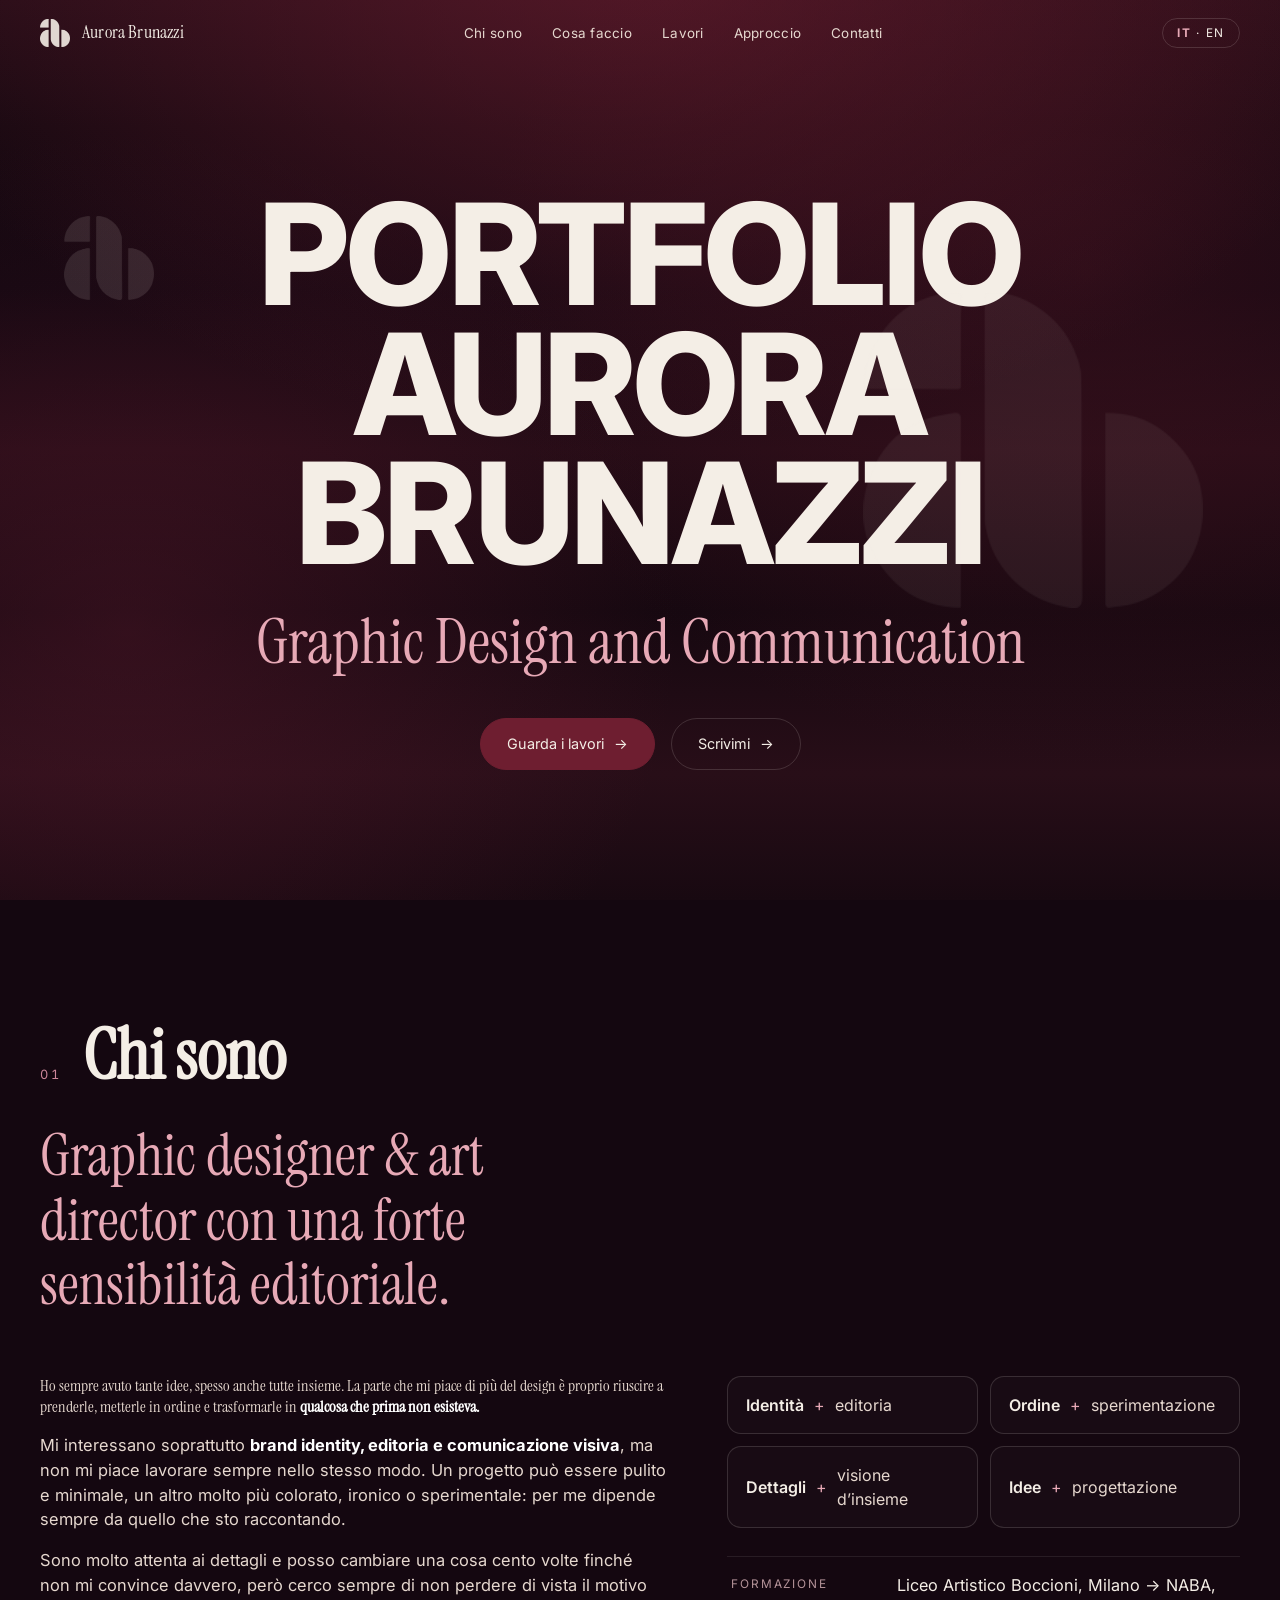
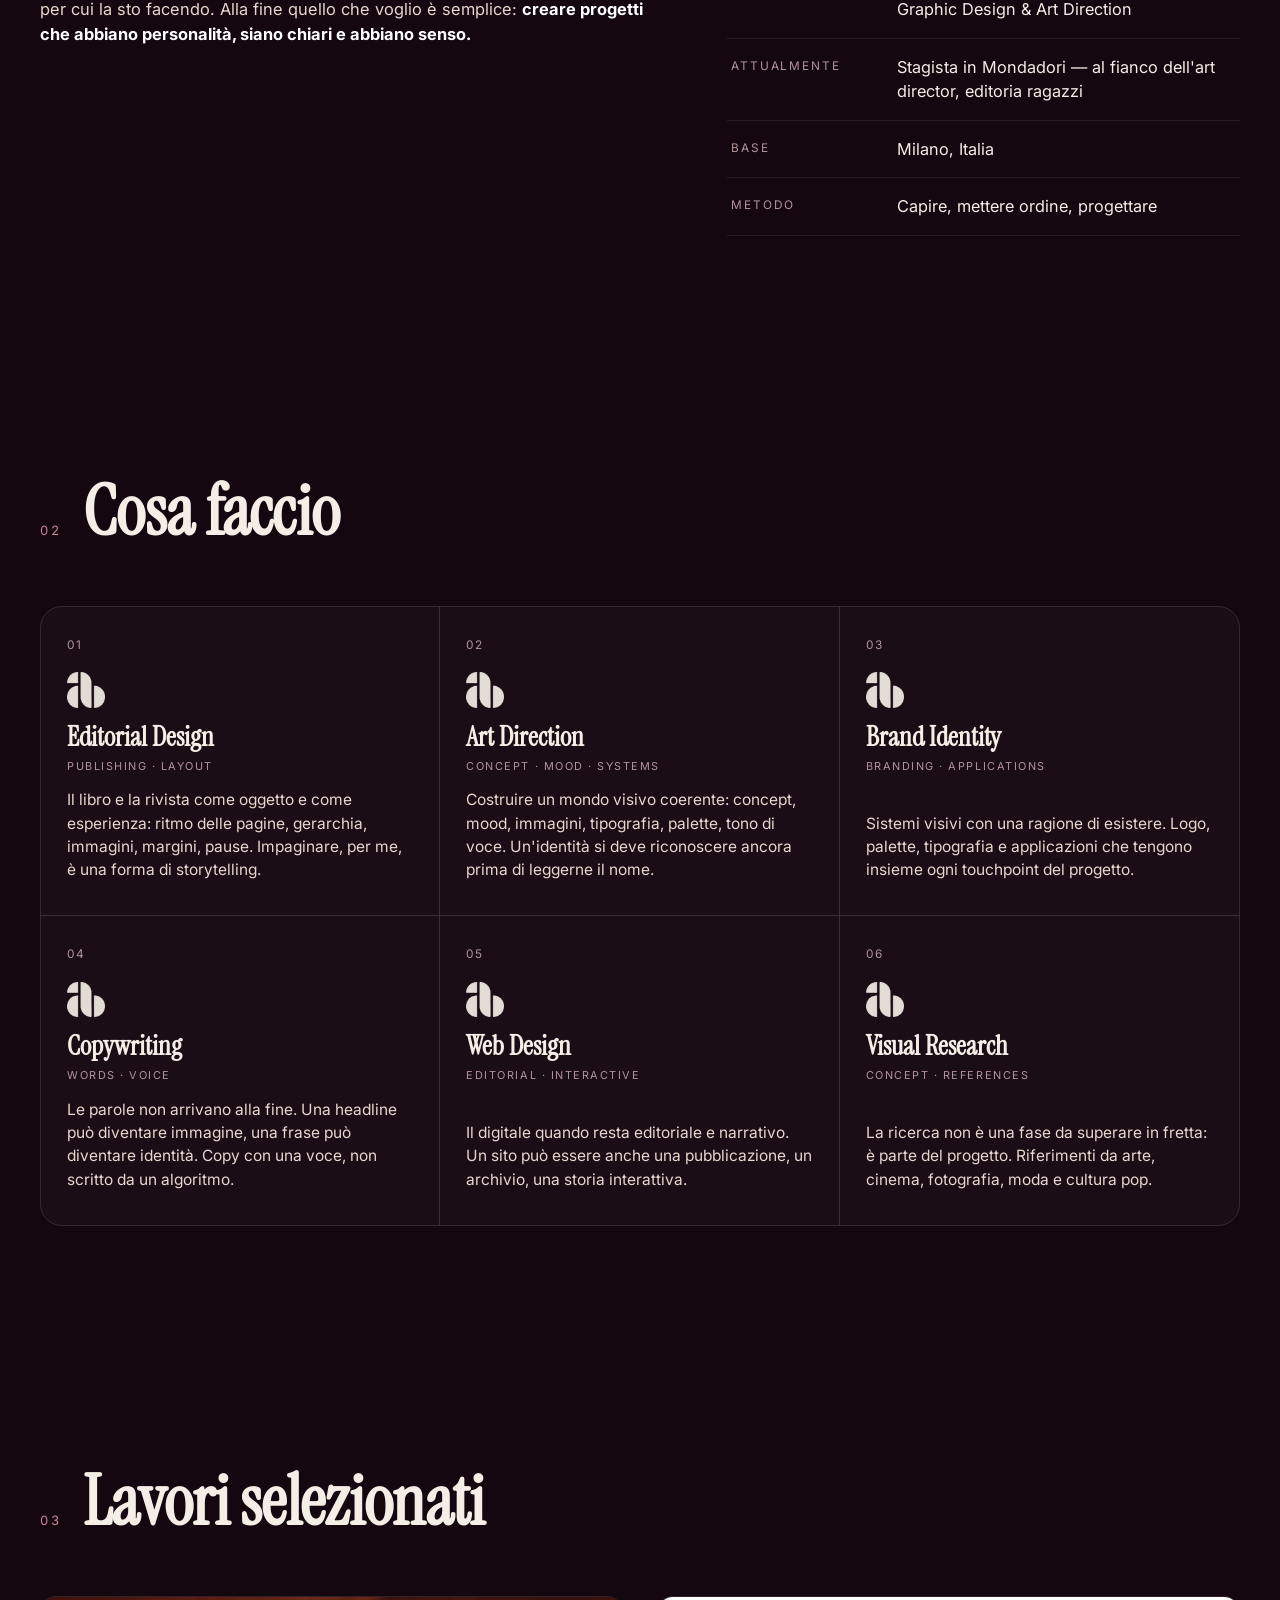
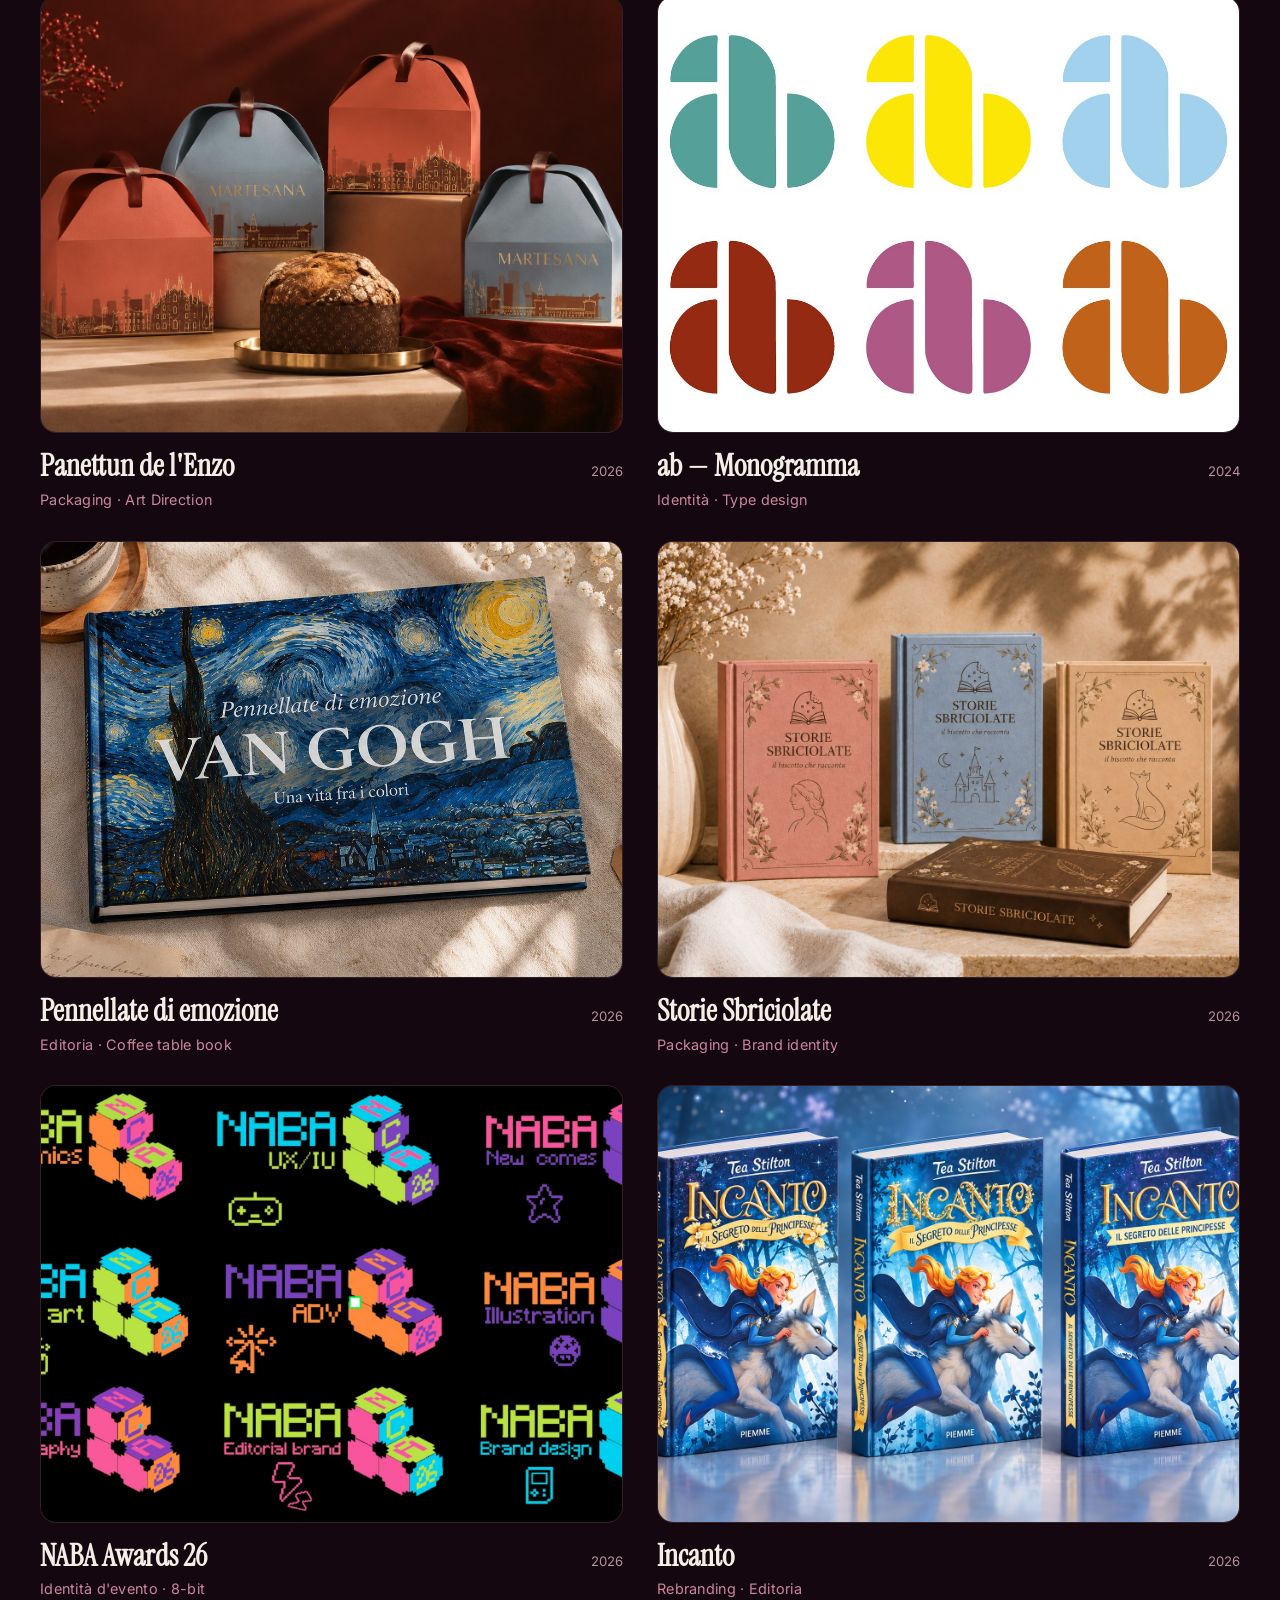
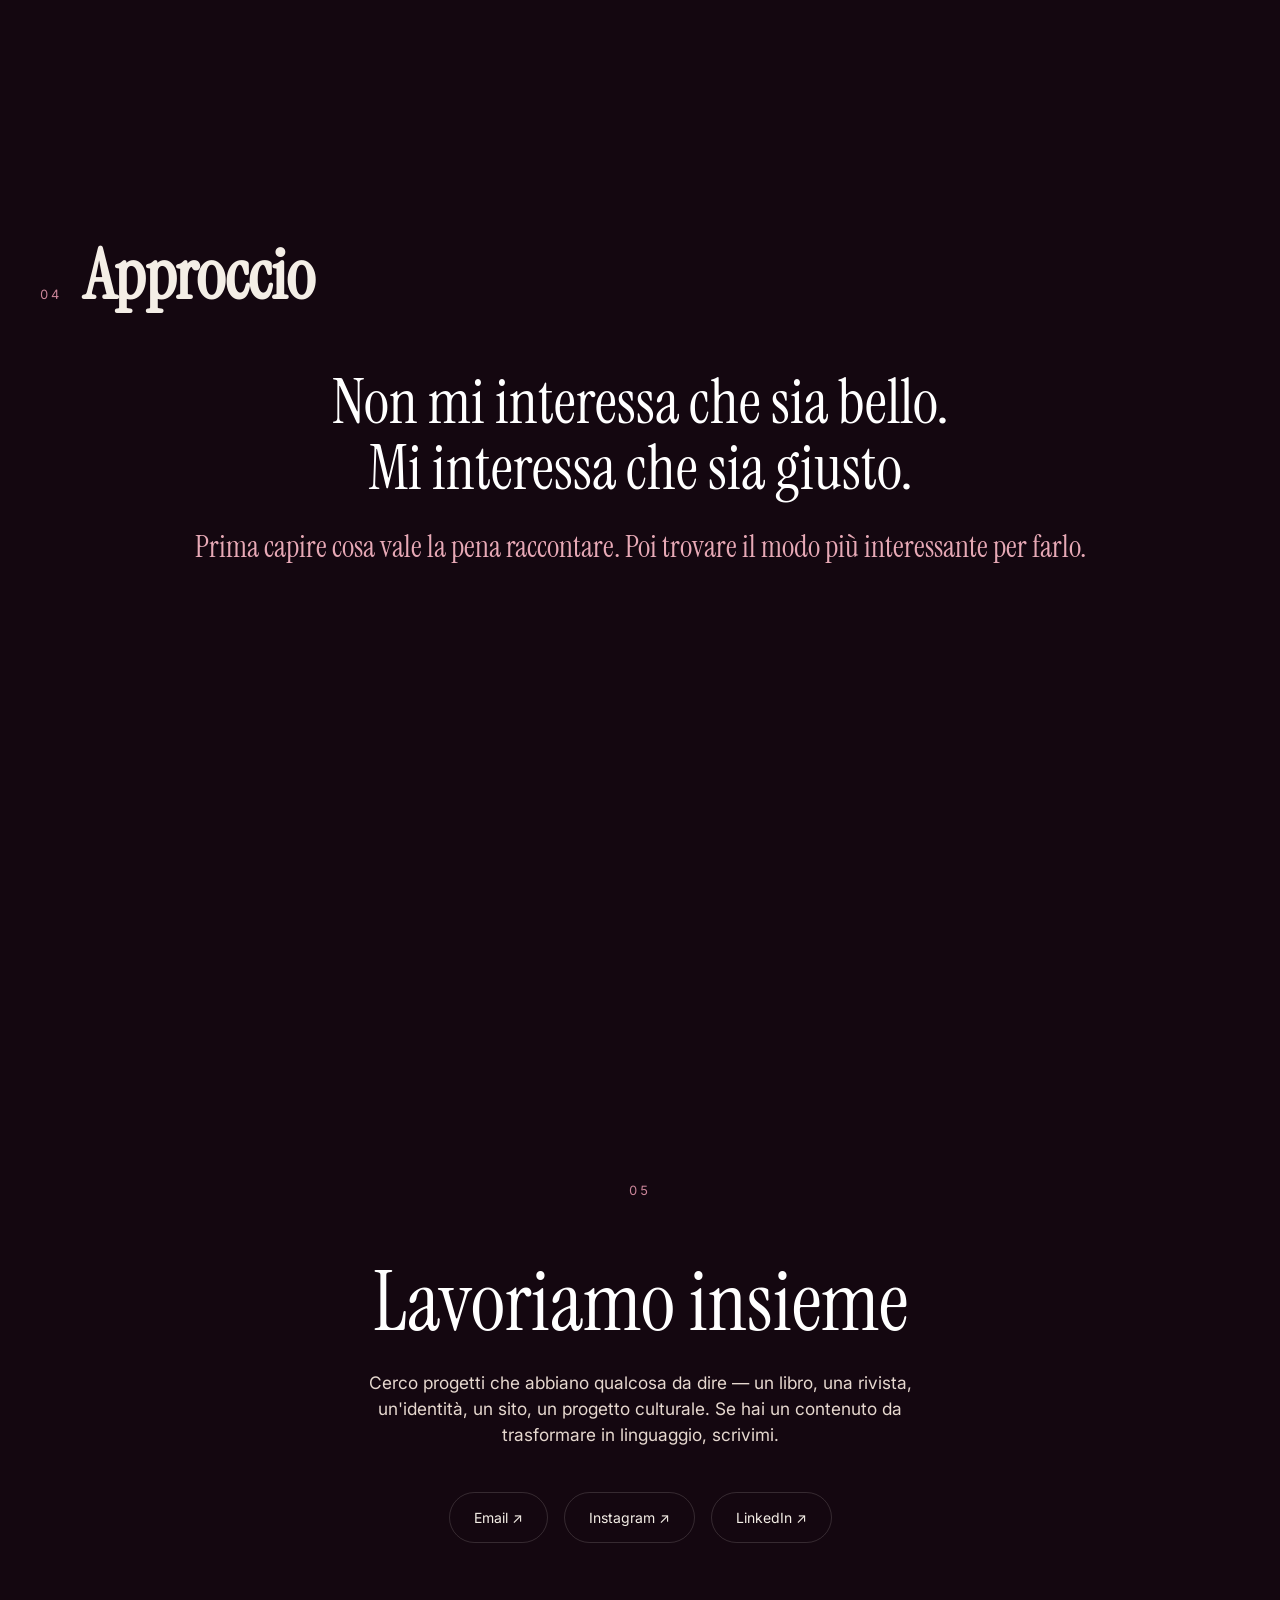
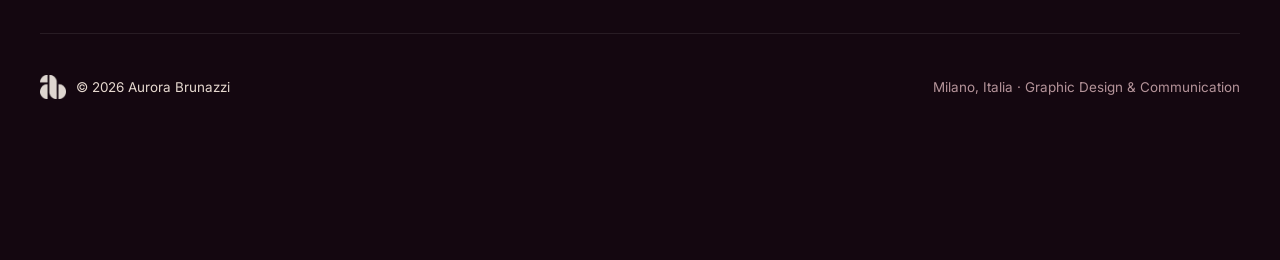
==== index.html @ baf8284f "Add files via upload" ====
<!doctype html><html><head><meta charset=utf8><meta name=viewport content="width=device-width,initial-scale=1"><style>:root{color-scheme:light}body{margin:0;padding:0;font:14px -apple-system,BlinkMacSystemFont,sans-serif;background:#fff;color:#000}img{max-width:100%}[hidden]:not([hidden=until-found i]){display:none!important}</style></head><body>
<!doctype html><html lang="it"><head>
<meta charset="utf-8"><meta name="viewport" content="width=device-width,initial-scale=1">
<title>Aurora Brunazzi — Graphic designer e art director · Portfolio</title>
<meta name="description" content="Portfolio di Aurora Brunazzi — graphic designer e art director, Milano. Editoria, identità visiva, packaging.">
<link rel="icon" href="img01.png">
<link rel="preconnect" href="https://fonts.googleapis.com"><link rel="preconnect" href="https://fonts.gstatic.com" crossorigin>
<link href="https://fonts.googleapis.com/css2?family=Inter:wght@300;400;500;600;700;800&family=Instrument+Serif:ital@0;1&display=swap" rel="stylesheet">
<style>
*,*::before,*::after{box-sizing:border-box}
html{scroll-behavior:smooth}
body{margin:0}
:root{
  --ink:#F4EEE6; --ink2:#E6D8CF; --muted:#B49399;
  --bord:#6E1E30; --bord-deep:#481320; --bord-br:#9B2F4C; --wine:#3A0F1B;
  --rosa:#E7A9B6; --rosa2:#CC869A; --gold:#C8A25C;
  --line:rgba(244,238,230,.15); --line2:rgba(244,238,230,.09);
  --sans:'Inter',system-ui,-apple-system,sans-serif;
  --serif:'Instrument Serif',Georgia,serif;
  --mono:'Inter',monospace;
  --maxw:1280px;
}
body{
  font-family:var(--sans); color:var(--ink); background:#140710;
  -webkit-font-smoothing:antialiased; line-height:1.5; overflow-x:hidden;
  background-image:
    radial-gradient(1300px 820px at 50% -6%, rgba(120,32,52,.55) 0%, rgba(120,32,52,0) 60%),
    radial-gradient(1100px 900px at 85% 30%, rgba(74,20,34,.45) 0%, rgba(74,20,34,0) 55%),
    radial-gradient(1000px 900px at 10% 70%, rgba(92,26,46,.40) 0%, rgba(92,26,46,0) 55%),
    linear-gradient(180deg,#260D17 0%,#180911 14%,#120710 32%,#250C16 50%,#160810 68%,#280E18 86%,#180911 100%);
  background-attachment:fixed;
}
a{color:inherit;text-decoration:none}
img{display:block;max-width:100%}
.wrap{max-width:var(--maxw);margin:0 auto;padding:0 40px}
.eyebrow{font-size:.72rem;letter-spacing:.28em;text-transform:uppercase;color:var(--muted)}
h1,h2,h3,h4{margin:0;font-weight:600}
p{margin:0}
b{font-weight:700;color:#fff}

/* monogram watermark pattern */
.mono-mark{width:var(--mw,34px);height:var(--mw,34px);object-fit:contain;opacity:.9}

/* NAV */
.nav{position:fixed;top:0;left:0;right:0;z-index:50;display:flex;align-items:center;justify-content:space-between;
  padding:18px 40px;transition:background .3s,backdrop-filter .3s,border-color .3s;border-bottom:1px solid transparent}
.nav.scrolled{background:rgba(20,7,16,.72);backdrop-filter:blur(14px);border-bottom:1px solid var(--line2)}
.nav .brand{display:flex;align-items:center;gap:12px;font-family:var(--serif);font-size:1.15rem;letter-spacing:.01em}
.nav .links{display:flex;gap:30px;font-size:.84rem;letter-spacing:.02em}
.nav .links a{color:var(--ink2);transition:color .2s;position:relative}
.nav .links a:hover{color:#fff}
.nav .tools{display:flex;gap:10px;align-items:center}
.pill{border:1px solid var(--line);color:var(--ink);background:transparent;border-radius:30px;padding:7px 14px;
  font-size:.74rem;letter-spacing:.14em;cursor:pointer;transition:all .2s;font-family:var(--sans)}
.pill:hover{border-color:var(--rosa);color:var(--rosa)}
.pill b{color:var(--rosa);font-weight:700}

/* HERO */
.hero{min-height:100vh;display:flex;flex-direction:column;align-items:center;justify-content:center;
  text-align:center;position:relative;padding:150px 24px 90px}
.hero .badge{display:inline-flex;align-items:center;gap:9px;font-size:.78rem;letter-spacing:.06em;color:var(--ink2);margin-bottom:38px}
.hero .dot{width:8px;height:8px;border-radius:50%;background:var(--gold);box-shadow:0 0 0 4px rgba(200,162,92,.22)}
.hero h1{font-family:var(--sans);font-weight:800;text-transform:uppercase;letter-spacing:-.02em;
  font-size:clamp(3.2rem,11vw,9rem);line-height:.92;color:var(--ink)}
.hero h1 .pf{display:block;color:var(--ink)}
.hero .serif{font-family:var(--serif);font-size:clamp(2rem,5.4vw,3.9rem);line-height:1.05;margin-top:30px;color:var(--rosa)}
.hero .lead{max-width:640px;margin:34px auto 0;color:var(--ink2);font-size:1.08rem}
.hero .cta{margin-top:44px;display:flex;gap:16px;justify-content:center;flex-wrap:wrap}
.btn{border:1px solid var(--line);border-radius:40px;padding:14px 26px;font-size:.9rem;display:inline-flex;align-items:center;gap:10px;
  transition:all .25s;cursor:pointer;background:transparent;color:var(--ink);font-family:var(--sans)}
.btn:hover{background:var(--bord);border-color:var(--bord);color:#fff;transform:translateY(-2px)}
.btn.primary{background:var(--bord);border-color:var(--bord)}
.btn.primary:hover{background:var(--bord-br);border-color:var(--bord-br)}
.hero .mono-big{position:absolute;right:6%;top:50%;transform:translateY(-50%);width:min(30vw,340px);opacity:.06;pointer-events:none}
.hero .mono-big2{position:absolute;left:5%;top:24%;width:90px;opacity:.12;pointer-events:none}

/* SECTION shell */
.section{padding:120px 0;position:relative}
.sec-head{display:flex;align-items:baseline;gap:22px;flex-wrap:wrap;margin-bottom:60px}
.sec-head .n{font-size:.8rem;letter-spacing:.2em;color:var(--rosa2);font-variant-numeric:tabular-nums}
.sec-head h2{font-family:var(--serif);font-size:clamp(2.4rem,6vw,4.4rem);line-height:1;letter-spacing:-.01em}
.sec-head .sub{margin-left:auto;max-width:430px;color:var(--ink2);font-size:1.02rem}

/* ABOUT */
.chi-tagline{font-family:var(--serif);font-size:clamp(2.1rem,4.6vw,3.6rem);line-height:1.12;color:var(--rosa);max-width:20ch;margin:-26px 0 58px}
.about-grid{display:grid;grid-template-columns:1.1fr .9fr;gap:60px;align-items:start}
.about-lead{font-family:var(--serif);font-size:1.9rem;line-height:1.25;color:#fff;margin-bottom:26px}
.about-grid p{color:var(--ink2);margin-bottom:16px;font-size:1.03rem}
.pairs{display:grid;grid-template-columns:1fr 1fr;gap:12px;margin-bottom:28px}
.pair{border:1px solid var(--line);border-radius:14px;padding:16px 18px;display:flex;align-items:center;gap:10px;
  background:rgba(244,238,230,.02);transition:all .25s;font-size:1rem}
.pair:hover{background:var(--bord);border-color:var(--bord);transform:translateY(-3px)}
.pair .pl{color:var(--rosa)}
.pair:hover .pl{color:#fff}
.pair .a{font-weight:600}.pair .b{color:var(--ink2)}
.pair:hover .b,.pair:hover .a{color:#fff}
.facts{border-top:1px solid var(--line2)}
.fact{display:grid;grid-template-columns:150px 1fr;gap:16px;padding:16px 4px;border-bottom:1px solid var(--line2)}
.fact .k{font-size:.74rem;letter-spacing:.16em;text-transform:uppercase;color:var(--muted);padding-top:3px}
.fact .v{color:var(--ink);font-size:1.02rem}

/* SKILLS TABLE (the hover-colour grid she loves) */
.svc-grid{display:grid;grid-template-columns:repeat(3,1fr);border:1px solid var(--line);border-radius:22px;overflow:hidden}
.svc{padding:30px 26px 34px;border-right:1px solid var(--line);border-bottom:1px solid var(--line);
  background:rgba(244,238,230,.025);transition:background .28s,transform .28s;min-height:252px;display:flex;flex-direction:column;position:relative}
.svc:nth-child(3n){border-right:0}
.svc:nth-child(n+4){border-bottom:0}
.svc .num{font-size:.74rem;letter-spacing:.16em;color:var(--muted)}
.svc .mk{width:38px;height:38px;margin:16px 0 14px;opacity:.92}
.svc h3{font-family:var(--serif);font-size:1.7rem;line-height:1;margin-bottom:8px}
.svc .en{font-size:.68rem;text-transform:uppercase;letter-spacing:.14em;color:var(--muted);margin-bottom:14px}
.svc p{font-size:.97rem;color:var(--ink2);margin-top:auto}
.svc:hover{background:var(--sc);transform:translateY(-3px)}
.svc:hover .num,.svc:hover .en{color:rgba(255,255,255,.82)}
.svc:hover h3,.svc:hover p{color:#fff}

/* WORKS GRID */
.work-grid{display:grid;grid-template-columns:1fr 1fr;gap:30px 34px}
.card{cursor:pointer;display:flex;flex-direction:column}
.card .thumb{overflow:hidden;border-radius:16px;border:1px solid var(--line2);aspect-ratio:4/3;background:#1d0c13;position:relative}
.card .thumb img{width:100%;height:100%;object-fit:cover;transition:transform .6s cubic-bezier(.2,.7,.2,1)}
.card:hover .thumb img{transform:scale(1.045)}
.card .thumb::after{content:"Apri →";position:absolute;right:14px;bottom:14px;background:rgba(20,7,16,.72);
  border:1px solid var(--line);border-radius:30px;padding:7px 14px;font-size:.76rem;opacity:0;transform:translateY(6px);transition:all .3s;backdrop-filter:blur(6px)}
.card:hover .thumb::after{opacity:1;transform:none}
.card .meta{display:flex;justify-content:space-between;align-items:baseline;gap:14px;margin-top:18px}
.card h3{font-family:var(--serif);font-size:1.9rem;line-height:1}
.card .yr{font-size:.82rem;color:var(--muted)}
.card .cat{color:var(--rosa2);font-size:.9rem;margin-top:7px;letter-spacing:.02em}

/* MANIFESTO */
.manifesto{text-align:center;max-width:960px;margin:0 auto}
.manifesto .big{font-family:var(--serif);font-size:clamp(2.1rem,5.4vw,3.8rem);line-height:1.08;color:#fff}
.manifesto .sub{font-family:var(--serif);font-size:clamp(1.3rem,2.6vw,1.9rem);color:var(--rosa);margin-top:22px}
.mani-cols{display:grid;grid-template-columns:1fr 1fr;gap:50px;margin-top:70px;text-align:left}
.mani-cols h4{font-size:.76rem;letter-spacing:.18em;text-transform:uppercase;color:var(--muted);margin-bottom:18px}
.mani-cols p{color:var(--ink2);margin-bottom:14px}
.nope{list-style:none;padding:0;margin:0}
.nope li{padding:12px 0;border-bottom:1px solid var(--line2);color:var(--ink2);display:flex;gap:12px}
.nope li .x{color:var(--bord-br);font-weight:700}

/* CONTACT */
.contact{text-align:center}
.contact .big{font-family:var(--serif);font-size:clamp(2.6rem,7vw,5.2rem);line-height:1;color:#fff}
.contact .lead{max-width:620px;margin:26px auto 0;color:var(--ink2);font-size:1.08rem}
.contact .chan{display:flex;gap:16px;justify-content:center;flex-wrap:wrap;margin-top:44px}
.chan a{border:1px solid var(--line);border-radius:40px;padding:14px 24px;transition:all .25s;display:inline-flex;gap:10px;align-items:center}
.chan a:hover{background:var(--bord);border-color:var(--bord);color:#fff;transform:translateY(-2px)}
.foot{border-top:1px solid var(--line2);margin-top:90px;padding:40px 0;display:flex;justify-content:space-between;align-items:center;color:var(--muted);font-size:.84rem;flex-wrap:wrap;gap:16px}
.foot .brand{display:flex;align-items:center;gap:10px;color:var(--ink2)}

/* DETAIL OVERLAY */
.detail{position:fixed;inset:0;z-index:100;background:#120710;overflow-y:auto;opacity:0;visibility:hidden;transition:opacity .35s}
.detail.open{opacity:1;visibility:visible}
.detail-bg{position:fixed;inset:0;background-image:
  radial-gradient(1000px 700px at 80% -5%, rgba(120,32,52,.5) 0%,rgba(120,32,52,0) 60%),
  linear-gradient(180deg,#250D17,#140710 40%,#220C15);pointer-events:none}
.detail-close{position:fixed;top:22px;right:28px;z-index:3;border:1px solid var(--line);background:rgba(20,7,16,.6);
  color:var(--ink);border-radius:40px;padding:11px 20px;font-size:.84rem;cursor:pointer;backdrop-filter:blur(8px);transition:all .2s;font-family:var(--sans)}
.detail-close:hover{background:var(--bord);border-color:var(--bord);color:#fff}
.detail-inner{position:relative;z-index:2;max-width:1060px;margin:0 auto;padding:120px 40px 120px}
.detail .dhead{margin-bottom:54px}
.detail .dcat{color:var(--rosa2);font-size:.9rem;letter-spacing:.04em}
.detail .dtitle{font-family:var(--serif);font-size:clamp(2.8rem,7vw,5.4rem);line-height:1;margin:12px 0 20px}
.detail .dintro{font-size:1.25rem;color:var(--ink2);max-width:760px;font-family:var(--serif)}
.detail .meta-row{display:grid;grid-auto-flow:column;grid-auto-columns:1fr;gap:34px;margin-top:40px;border-top:1px solid var(--line2);padding-top:26px}
.detail .meta-row .k{font-size:.7rem;letter-spacing:.14em;text-transform:uppercase;color:var(--muted);margin-bottom:8px}
.detail .meta-row .v{font-size:.95rem;color:var(--ink);line-height:1.4;max-width:24ch}
.blk{margin:54px 0}
.blk.text{max-width:760px}
.blk.text h4{font-family:var(--serif);font-size:2rem;margin-bottom:16px;color:#fff}
.blk.text p{color:var(--ink2);font-size:1.08rem;line-height:1.6}
.blk .fig{border-radius:16px;overflow:hidden;border:1px solid var(--line2);background:#1d0c13}
.blk .fig img{width:100%}
.blk .duo{display:grid;grid-template-columns:1fr 1fr;gap:20px;align-items:start}
.blk .grid{display:grid;gap:16px}
.blk .grid.c2{grid-template-columns:repeat(2,1fr)}
.blk .grid.c3{grid-template-columns:repeat(3,1fr)}
.blk .grid.c4{grid-template-columns:repeat(4,1fr)}
.gfig{aspect-ratio:1;border-radius:14px;overflow:hidden;border:1px solid var(--line2);background:#0c0608}
.gfig img{width:100%;height:100%;object-fit:cover}
.gfig.contain{background:#160b11}
.gfig.contain img{object-fit:contain}
.blk .cap{color:var(--muted);font-size:.86rem;margin-top:12px;max-width:760px}
.feats{border:1px solid var(--line2);border-radius:16px;background:linear-gradient(180deg,rgba(155,47,76,.10),rgba(29,12,19,.35));padding:40px 36px}
.feats h5{text-align:center;font-family:var(--serif);font-size:1.6rem;color:#fff;margin:0 0 30px;letter-spacing:.01em}
.feats .row{display:grid;grid-auto-flow:column;grid-auto-columns:1fr}
.feats .it{text-align:center;padding:2px 24px}
.feats .it+.it{border-left:1px solid var(--line2)}
.feats .it svg{width:38px;height:38px;stroke:var(--gold);fill:none;stroke-width:1.4;stroke-linecap:round;stroke-linejoin:round;margin-bottom:18px}
.feats .it .ft{font-size:.8rem;letter-spacing:.17em;text-transform:uppercase;color:var(--rosa);margin-bottom:11px;font-weight:600}
.feats .it .fd{font-size:.85rem;line-height:1.5;color:var(--ink2)}
@media(max-width:820px){.feats{padding:36px 18px}.feats .row{grid-auto-flow:row;grid-auto-columns:auto;grid-template-columns:repeat(2,1fr);gap:34px 8px}.feats .it{border-left:0!important;padding:0 10px}.feats .it svg{margin-bottom:12px}}
.feats.palette .row{grid-auto-flow:column;grid-auto-columns:1fr}
.feats .sw{text-align:center;padding:2px 20px}
.feats .sw+.sw{border-left:1px solid var(--line2)}
.feats .sw .chip{display:block;width:84px;height:84px;border-radius:50%;margin:0 auto 18px;border:1px solid rgba(244,238,230,.14);box-shadow:0 6px 20px rgba(0,0,0,.28)}
.feats .sw .sn{font-size:.82rem;letter-spacing:.17em;text-transform:uppercase;color:var(--rosa);margin-bottom:9px;font-weight:600}
.feats .sw .sh{font-family:var(--sans);font-size:.9rem;color:var(--ink);letter-spacing:.04em}
.feats .sw .sc{font-size:.76rem;color:var(--muted);margin-top:4px;letter-spacing:.02em}
@media(max-width:820px){.feats.palette .row{grid-auto-flow:row;grid-template-columns:repeat(3,1fr);gap:30px 8px}.feats .sw{border-left:0!important;padding:0 10px}.feats .sw .chip{width:66px;height:66px;margin-bottom:12px}}
.feats.specs{padding:40px 36px}
.feats.specs .srows{display:grid;grid-template-columns:1fr 1fr;gap:0 56px}
.feats.specs .sr{border-top:1px solid var(--line2);padding:16px 2px}
.feats.specs .sk{font-size:.72rem;letter-spacing:.15em;text-transform:uppercase;color:var(--rosa);margin-bottom:6px;font-weight:600}
.feats.specs .sv{font-size:1rem;color:var(--ink);line-height:1.5}
@media(max-width:820px){.feats.specs{padding:34px 22px}.feats.specs .srows{grid-template-columns:1fr}}
.logoba{text-align:center;padding:30px 10px 10px}
.logoba .lb{max-width:620px;margin:0 auto}
.logoba .lbl{font-size:.72rem;letter-spacing:.22em;text-transform:uppercase;color:var(--muted);margin-bottom:18px}
.logoba .lbl.nw{color:var(--rosa)}
.logoba .lb img{max-width:100%;max-height:118px;height:auto;display:block;margin:0 auto}
.logoba .lbarr{margin:30px auto 32px}
.logoba .lbarr svg{width:32px;height:44px;stroke:var(--rosa2);fill:none;stroke-width:1.8;stroke-linecap:round;stroke-linejoin:round}
.titleba{padding:6px 0 2px}
.titleba .tbhd{font-family:var(--serif);font-style:italic;font-size:1.2rem;color:var(--ink2);text-align:center;margin-bottom:24px}
.titleba .tbrow{display:grid;grid-template-columns:1fr;gap:26px}
.titleba .tbfig{margin:0}
.titleba .tbtag{display:inline-flex;align-items:center;gap:8px;font-size:.66rem;letter-spacing:.2em;text-transform:uppercase;font-weight:600;padding:5px 13px;border-radius:40px;margin-bottom:12px}
.titleba .tbtag.old{color:#b9a99a;background:rgba(255,255,255,.055);border:1px solid var(--line2)}
.titleba .tbtag.new{color:#2a151a;background:var(--rosa)}
.titleba .tbtag .dot{width:7px;height:7px;border-radius:50%;background:currentColor;opacity:.8}
.titleba .tbimg{border-radius:7px;overflow:hidden;box-shadow:0 10px 34px rgba(0,0,0,.4),0 0 0 1px rgba(255,255,255,.05) inset}
.titleba .tbimg img{display:block;width:100%;height:auto}
.covergrid{padding:6px 0 2px}
.covergrid .cghd{font-family:var(--serif);font-style:italic;font-size:1.2rem;color:var(--ink2);text-align:center;margin-bottom:26px}
.covergrid .cgrow{display:grid;grid-template-columns:repeat(3,1fr);gap:22px}
.covergrid .cgfig{margin:0;text-align:center}
.covergrid .cgimg{border-radius:6px;overflow:hidden;box-shadow:0 12px 32px rgba(0,0,0,.42),0 0 0 1px rgba(255,255,255,.05) inset}
.covergrid .cgimg img{display:block;width:100%;height:auto}
.covergrid .cglab{margin-top:13px;font-size:.72rem;letter-spacing:.14em;text-transform:uppercase;color:var(--muted)}
@media(max-width:620px){.covergrid .cgrow{grid-template-columns:repeat(3,1fr);gap:9px}.covergrid .cglab{font-size:.56rem;letter-spacing:.06em}}
.dnav{display:flex;justify-content:space-between;border-top:1px solid var(--line2);margin-top:70px;padding-top:30px}
.dnav button{background:transparent;border:0;color:var(--ink2);font-family:var(--serif);font-size:1.5rem;cursor:pointer;transition:color .2s}
.dnav button:hover{color:var(--rosa)}

/* reveal */
.reveal{opacity:0;transform:translateY(26px);transition:opacity .7s cubic-bezier(.2,.7,.2,1),transform .7s cubic-bezier(.2,.7,.2,1)}
.reveal.in{opacity:1;transform:none}

@media(max-width:900px){
  .wrap{padding:0 22px}
  .nav{padding:14px 22px}
  .nav .links{display:none}
  .about-grid{grid-template-columns:1fr;gap:36px}
  .svc-grid{grid-template-columns:1fr 1fr}
  .svc:nth-child(3n){border-right:1px solid var(--line)}
  .svc:nth-child(2n){border-right:0}
  .svc:nth-child(n+4){border-bottom:1px solid var(--line)}
  .svc:nth-last-child(-n+2){border-bottom:0}
  .work-grid{grid-template-columns:1fr}
  .mani-cols{grid-template-columns:1fr;gap:34px}
  .detail .meta-row{grid-auto-flow:row;grid-auto-columns:auto;grid-template-columns:1fr 1fr}
  .blk .duo{grid-template-columns:1fr}
  .hero .mono-big{display:none}
  .sec-head .sub{margin-left:0}
}
@media(max-width:560px){
  .svc-grid{grid-template-columns:1fr}
  .svc{border-right:0!important}
  .pairs{grid-template-columns:1fr}
  .detail .meta-row{grid-auto-flow:row;grid-auto-columns:auto;grid-template-columns:1fr}
  .fact{grid-template-columns:1fr;gap:2px}
}
</style></head><body>

<nav class="nav" id="nav">
  <a class="brand" href="#top"><img class="mono-mark" style="--mw:30px" src="img02.png" alt="ab"> Aurora Brunazzi</a>
  <div class="links">
    <a href="#chi" data-i18n="nav1">Chi sono</a>
    <a href="#cosa" data-i18n="nav2">Cosa faccio</a>
    <a href="#lavori" data-i18n="nav3">Lavori</a>
    <a href="#approccio" data-i18n="nav4">Approccio</a>
    <a href="#contatti" data-i18n="nav5">Contatti</a>
  </div>
  <div class="tools"><button class="pill" id="lang"><b>IT</b> · EN</button></div>
</nav>

<header class="hero" id="top">
  <img class="mono-big" src="img02.png" alt=""><img class="mono-big2" src="img02.png" alt="">
  <h1><span class="pf">Portfolio</span><span class="pf">Aurora</span><span class="pf">Brunazzi</span></h1>
  <div class="serif">Graphic Design and Communication</div>
  <div class="cta">
    <a class="btn primary" href="#lavori"><span data-i18n="cta1">Guarda i lavori</span> →</a>
    <a class="btn" href="#contatti"><span data-i18n="cta2">Scrivimi</span> →</a>
  </div>
</header>

<section class="section" id="chi"><div class="wrap">
  <div class="sec-head reveal"><span class="n">01</span><h2 data-i18n="chi_h">Chi sono</h2></div>
  <p class="chi-tagline reveal" data-i18n="chi_sub">Graphic designer &amp; art director con una forte sensibilità editoriale.</p>
  <div class="about-grid">
    <div class="reveal">
      <p class="about-lead" data-i18n="chi_p1">Ho sempre avuto tante idee, spesso anche tutte insieme. La parte che mi piace di più del design è proprio riuscire a prenderle, metterle in ordine e trasformarle in <b>qualcosa che prima non esisteva.</b></p>
      <p data-i18n="chi_p2">Mi interessano soprattutto <b>brand identity, editoria e comunicazione visiva</b>, ma non mi piace lavorare sempre nello stesso modo. Un progetto può essere pulito e minimale, un altro molto più colorato, ironico o sperimentale: per me dipende sempre da quello che sto raccontando.</p>
      <p data-i18n="chi_p3">Sono molto attenta ai dettagli e posso cambiare una cosa cento volte finché non mi convince davvero, però cerco sempre di non perdere di vista il motivo per cui la sto facendo. Alla fine quello che voglio è semplice: <b>creare progetti che abbiano personalità, siano chiari e abbiano senso.</b></p>
    </div>
    <div class="reveal">
      <div class="pairs">
        <div class="pair"><span class="a" data-i18n="pr1a">Identità</span><span class="pl">+</span><span class="b" data-i18n="pr1b">editoria</span></div>
        <div class="pair"><span class="a" data-i18n="pr2a">Ordine</span><span class="pl">+</span><span class="b" data-i18n="pr2b">sperimentazione</span></div>
        <div class="pair"><span class="a" data-i18n="pr3a">Dettagli</span><span class="pl">+</span><span class="b" data-i18n="pr3b">visione d’insieme</span></div>
        <div class="pair"><span class="a" data-i18n="pr4a">Idee</span><span class="pl">+</span><span class="b" data-i18n="pr4b">progettazione</span></div>
      </div>
      <div class="facts">
        <div class="fact"><span class="k" data-i18n="f1k">Formazione</span><span class="v" data-i18n="f1v">Liceo Artistico Boccioni, Milano → NABA, Graphic Design &amp; Art Direction</span></div>
        <div class="fact"><span class="k" data-i18n="f2k">Attualmente</span><span class="v" data-i18n="f2v">Stagista in Mondadori — al fianco dell'art director, editoria ragazzi</span></div>
        <div class="fact"><span class="k" data-i18n="f3k">Base</span><span class="v" data-i18n="f3v">Milano, Italia</span></div>
        <div class="fact"><span class="k" data-i18n="f4k">Metodo</span><span class="v" data-i18n="f4v">Capire, mettere ordine, progettare</span></div>
      </div>
    </div>
  </div>
</div></section>

<section class="section" id="cosa"><div class="wrap">
  <div class="sec-head reveal"><span class="n">02</span><h2 data-i18n="cosa_h">Cosa faccio</h2></div>
  <div class="svc-grid"><div class="svc reveal" style="--sc:#7E2238">
          <span class="num">01</span>
          <img class="mk mono-mark" src="img02.png" alt="">
          <h3>Editorial Design</h3>
          <span class="en">Publishing · Layout</span>
          <p data-i18n="svc0">Il libro e la rivista come oggetto e come esperienza: ritmo delle pagine, gerarchia, immagini, margini, pause. Impaginare, per me, è una forma di storytelling.</p>
        </div><div class="svc reveal" style="--sc:#9B2F4C">
          <span class="num">02</span>
          <img class="mk mono-mark" src="img02.png" alt="">
          <h3>Art Direction</h3>
          <span class="en">Concept · Mood · Systems</span>
          <p data-i18n="svc1">Costruire un mondo visivo coerente: concept, mood, immagini, tipografia, palette, tono di voce. Un'identità si deve riconoscere ancora prima di leggerne il nome.</p>
        </div><div class="svc reveal" style="--sc:#B24A66">
          <span class="num">03</span>
          <img class="mk mono-mark" src="img02.png" alt="">
          <h3>Brand Identity</h3>
          <span class="en">Branding · Applications</span>
          <p data-i18n="svc2">Sistemi visivi con una ragione di esistere. Logo, palette, tipografia e applicazioni che tengono insieme ogni touchpoint del progetto.</p>
        </div><div class="svc reveal" style="--sc:#6E1E30">
          <span class="num">04</span>
          <img class="mk mono-mark" src="img02.png" alt="">
          <h3>Copywriting</h3>
          <span class="en">Words · Voice</span>
          <p data-i18n="svc3">Le parole non arrivano alla fine. Una headline può diventare immagine, una frase può diventare identità. Copy con una voce, non scritto da un algoritmo.</p>
        </div><div class="svc reveal" style="--sc:#A84A62">
          <span class="num">05</span>
          <img class="mk mono-mark" src="img02.png" alt="">
          <h3>Web Design</h3>
          <span class="en">Editorial · Interactive</span>
          <p data-i18n="svc4">Il digitale quando resta editoriale e narrativo. Un sito può essere anche una pubblicazione, un archivio, una storia interattiva.</p>
        </div><div class="svc reveal" style="--sc:#8B2740">
          <span class="num">06</span>
          <img class="mk mono-mark" src="img02.png" alt="">
          <h3>Visual Research</h3>
          <span class="en">Concept · References</span>
          <p data-i18n="svc5">La ricerca non è una fase da superare in fretta: è parte del progetto. Riferimenti da arte, cinema, fotografia, moda e cultura pop.</p>
        </div></div>
</div></section>

<section class="section" id="lavori"><div class="wrap">
  <div class="sec-head reveal"><span class="n">03</span><h2 data-i18n="lav_h">Lavori selezionati</h2></div>
  <div class="work-grid"><div class="card reveal" data-proj="martesana">
          <div class="thumb"><img src="img03.jpg" alt="Panettun de l&#x27;Enzo"></div>
          <div class="meta"><h3>Panettun de l&#x27;Enzo</h3><span class="yr">2026</span></div>
          <div class="cat" data-i18n="cat_martesana">Packaging · Art Direction</div>
        </div><div class="card reveal" data-proj="mono">
          <div class="thumb"><img src="img04.jpg" alt="ab — Monogramma"></div>
          <div class="meta"><h3>ab — Monogramma</h3><span class="yr">2024</span></div>
          <div class="cat" data-i18n="cat_mono">Identità · Type design</div>
        </div><div class="card reveal" data-proj="vangogh">
          <div class="thumb"><img src="img05.jpg" alt="Pennellate di emozione"></div>
          <div class="meta"><h3>Pennellate di emozione</h3><span class="yr">2026</span></div>
          <div class="cat" data-i18n="cat_vangogh">Editoria · Coffee table book</div>
        </div><div class="card reveal" data-proj="storie">
          <div class="thumb"><img src="img06.jpg" alt="Storie Sbriciolate"></div>
          <div class="meta"><h3>Storie Sbriciolate</h3><span class="yr">2026</span></div>
          <div class="cat" data-i18n="cat_storie">Packaging · Brand identity</div>
        </div><div class="card reveal" data-proj="naba">
          <div class="thumb"><img src="img07.jpg" alt="NABA Awards 26"></div>
          <div class="meta"><h3>NABA Awards 26</h3><span class="yr">2026</span></div>
          <div class="cat" data-i18n="cat_naba">Identità d&#x27;evento · 8-bit</div>
        </div><div class="card reveal" data-proj="incanto">
          <div class="thumb"><img src="img08.jpg" alt="Incanto"></div>
          <div class="meta"><h3>Incanto</h3><span class="yr">2026</span></div>
          <div class="cat" data-i18n="cat_incanto">Rebranding · Editoria</div>
        </div></div>
</div></section>

<section class="section" id="approccio"><div class="wrap">
  <div class="sec-head reveal"><span class="n">04</span><h2 data-i18n="app_h">Approccio</h2></div>
  <div class="manifesto">
    <p class="big reveal" data-i18n="app_big">Non mi interessa che sia bello.<br>Mi interessa che sia giusto.</p>
    <p class="sub reveal" data-i18n="app_sub">Prima capire cosa vale la pena raccontare. Poi trovare il modo più interessante per farlo.</p>
    <div class="mani-cols">
      <div class="reveal"><h4 data-i18n="app_c1">Come lavoro</h4>
        <p data-i18n="app_w1">Prima della forma viene la domanda. Poi arrivano ricerca, riferimenti, tipografia, composizione, parole e sistemi grafici.</p>
        <p data-i18n="app_w2">Non cerco la complessità a tutti i costi: se una soluzione semplice è quella giusta, preferisco quella. Il mio obiettivo non è dimostrare di saper progettare — è fare in modo che il progetto funzioni.</p>
        <p data-i18n="app_w3">Un progetto può essere elegante, ironico, pop, editoriale o minimale. Non ho un unico stile da applicare a tutto: ho un modo preciso di guardare le cose.</p>
        <p data-i18n="app_w4">Per lo stesso motivo non parto mai da un template: ogni progetto — questo sito compreso — è costruito da zero attorno al suo contenuto.</p>
      </div>
      <div class="reveal"><h4 data-i18n="app_c2">Cosa non voglio essere</h4>
        <ul class="nope">
          <li><span class="x">✕</span><span data-i18n="np1">Una designer che dice di saper fare tutto.</span></li>
          <li><span class="x">✕</span><span data-i18n="np2">Parole vuote come «passione» o «innovazione» senza un significato reale.</span></li>
        </ul>
      </div>
    </div>
  </div>
</div></section>

<section class="section contact" id="contatti"><div class="wrap">
  <div class="sec-head reveal" style="justify-content:center"><span class="n">05</span></div>
  <p class="big reveal" data-i18n="con_big">Lavoriamo insieme</p>
  <p class="lead reveal" data-i18n="con_p">Cerco progetti che abbiano qualcosa da dire — un libro, una rivista, un'identità, un sito, un progetto culturale. Se hai un contenuto da trasformare in linguaggio, scrivimi.</p>
  <div class="chan reveal">
    <a href="mailto:brunazziaurora@gmail.com">Email ↗</a>
    <a href="https://www.instagram.com/___auro.ra___/" target="_blank" rel="noopener">Instagram ↗</a>
    <a href="https://www.linkedin.com/in/aurora-brunazzi-007321263/" target="_blank" rel="noopener">LinkedIn ↗</a>
  </div>
  <div class="foot">
    <span class="brand"><img class="mono-mark" style="--mw:26px" src="img02.png" alt="ab"> © 2026 Aurora Brunazzi</span>
    <span>Milano, Italia · Graphic Design &amp; Communication</span>
  </div>
</div></section>

<div class="detail" id="detail"><div class="detail-bg"></div>
  <button class="detail-close" id="dclose" data-i18n="close">Chiudi ✕</button>
  <div class="detail-inner" id="dinner"></div>
</div>

<script>window.DET={"incanto": {"title": "Incanto", "cat_it": "Rebranding · Editoria", "cat_en": "Rebranding · Publishing", "year": "2026", "intro_it": "Rebranding del logo di collana per <b>Incanto</b> (Tea Stilton PM), sviluppato in Mondadori. Svecchiare il marchio esistente con un'identità più elegante, materica e versatile.", "intro_en": "Series logo rebranding for <b>Incanto</b> (Tea Stilton PM), developed at Mondadori. Modernising the existing mark with a more elegant, material and versatile identity.", "blocks": [{"t": "meta", "pairs": [["Ruolo / Role", "Direzione artistica, logo, sistema decorativo"], ["Contesto / Context", "Mondadori · Tea Stilton PM"], ["Anno / Year", "2026"], ["Tipo / Type", "Rebranding di collana"]]}, {"t": "duo", "a": "img08.jpg", "b": "img09.jpg", "it": "La collana Incanto con la nuova identità applicata ai due titoli — « Il Segreto delle Principesse » e « Le Guardiane dei Sogni ».", "en": "The Incanto series with the new identity applied to both titles — “Il Segreto delle Principesse” and “Le Guardiane dei Sogni”."}, {"t": "text", "it_h": "La richiesta", "en_h": "The brief", "it": "Il progetto nasce dall'esigenza di <b>svecchiare il logo esistente</b> della collana Incanto — un marchio dorato, decorato e poco attuale — ripensandone l'aspetto visivo. L'obiettivo: un'identità più <b>elegante, riconoscibile e versatile</b>, con una struttura tipografica coerente tra i volumi.", "en": "The project started from the need to <b>modernise the existing logo</b> of the Incanto series — a gilded, over-decorated and dated mark — rethinking its visual appearance. The goal: a more <b>elegant, recognisable and versatile</b> identity, with a coherent typographic structure across volumes."}, {"t": "text", "it_h": "1 · Il logo ridisegnato", "en_h": "1 · The redrawn logo", "it": "Ho <b>ridisegnato la scritta da zero</b>, in piatto: dal vecchio logo — in <b>oro</b>, pesante e datato — alla nuova costruzione tipografica, più pulita, solida ed equilibrata.", "en": "I <b>redrew the wordmark from scratch</b>, flat: from the old logo — in <b>gold</b>, heavy and dated — to the new typographic construction, cleaner, more solid and balanced."}, {"t": "logoba", "old": "img10.png", "ol_it": "Prima · vecchio logo", "ol_en": "Before · old logo", "new": "img11.png", "nl_it": "Dopo · nuovo logo", "nl_en": "After · new logo"}, {"t": "text", "it_h": "2 · Un marchio materico", "en_h": "2 · A material mark", "it": "La scritta diventa un <b>elemento materico</b>, ispirato alla pietra e al marmo: volume, profondità e texture. La costruzione resta <b>fissa e riconoscibile</b>, mentre la <b>cromia del marmo cambia a ogni titolo</b> — così ogni volume ha il suo Incanto, pur restando parte della stessa famiglia.", "en": "The wordmark becomes a <b>material element</b> inspired by stone and marble: volume, depth and texture. The construction stays <b>fixed and recognisable</b>, while the <b>marble hue changes for each title</b> — so every volume has its own Incanto while staying part of the same family."}, {"t": "full", "img": "img12.jpg", "it": "La scritta materica declinata nelle cromie della collana: una per ogni titolo.", "en": "The material wordmark in the series' colourways: one per title."}, {"t": "text", "it_h": "3 · Un fiore e un colore per ogni titolo", "en_h": "3 · A flower and a colour for each title", "it": "Il sistema decorativo è <b>a chiave narrativa</b>: il marmo resta fisso, ma <b>fiore e cromia cambiano a ogni volume</b>, scelti per dialogare con il titolo e la sua trama. « Il Segreto delle Principesse » — ambientato nei boschi d'inverno, tra lupi e principesse — adotta <b>fiori bianchi</b> e tralci verdi, per un'eleganza pura e regale; « Le Guardiane dei Sogni » si tinge di <b>rosa</b>, con <b>roselline</b> che richiamano il suo mondo incantato. Le altre declinazioni — <b>margherite</b> e <b>fiori azzurri</b> — restano pronte per i titoli futuri.", "en": "The decorative system is <b>narrative-driven</b>: the marble stays fixed, while <b>flower and hue change with every volume</b>, chosen to speak to each title and its plot. “Il Segreto delle Principesse” — set in winter woods among wolves and princesses — takes <b>white flowers</b> and green vines for a pure, regal elegance; “Le Guardiane dei Sogni” turns <b>pink</b>, with <b>small roses</b> echoing its enchanted world. The further variants — <b>daisies</b> and <b>blue blossoms</b> — stay ready for future titles."}, {"t": "full", "img": "img13.jpg", "it": "Il decoro botanico: fiori azzurri, margherite bianche e roselline rosa.", "en": "The botanical decoration: blue blossoms, white daisies and little pink roses."}, {"t": "text", "it_h": "4 · I cartigli dei titoli", "en_h": "4 · The title banners", "it": "Per ogni titolo ho <b>ridisegnato il cartiglio</b>: dal vecchio nastro dorato a nuovi cartigli acquarellati, con fiori e cromie coordinate alla scritta.", "en": "For each title I <b>redrew the banner</b>: from the old gilded ribbon to new watercolour banners, with flowers and hues coordinated to the wordmark."}, {"t": "full", "img": "img14.jpg", "it": "I cartigli ridisegnati per i titoli della collana.", "en": "The redrawn banners for the series' titles."}, {"t": "text", "it_h": "Il confronto: prima e dopo", "en_h": "The comparison: before and after", "it": "I titoli, <b>isolati dalle copertine</b>: solo il marchio, prima e dopo. Dalla vecchia scritta in <b>oro</b> alla nuova in <b>marmo</b>, con il fiore e la cromia dedicati a ogni volume.", "en": "The titles, <b>isolated from the covers</b>: only the mark, before and after. From the old <b>gold</b> wordmark to the new one in <b>marble</b>, with the flower and hue dedicated to each volume."}, {"t": "titleba", "it_h": "« Il Segreto delle Principesse »", "en_h": "“Il Segreto delle Principesse”", "old": "img15.jpg", "new": "img16.jpg", "it": "", "en": ""}, {"t": "titleba", "it_h": "« Le Guardiane dei Sogni »", "en_h": "“Le Guardiane dei Sogni”", "old": "img17.jpg", "new": "img18.jpg", "it": "", "en": ""}, {"t": "text", "it_h": "Le proposte definitive", "en_h": "The final proposals", "it": "<b>Tre proposte, un solo sistema</b>, applicate in parallelo ai due titoli: <b>cartiglio dritto</b>, <b>cartiglio mosso</b> e <b>Incanto con fiori rampicanti</b>. Le colonne qui sotto si leggono in verticale — la stessa proposta sui due libri — per mostrare come un'unica identità si declini, coerente, da un titolo all'altro.", "en": "<b>Three proposals, one system</b>, applied in parallel to the two titles: <b>straight banner</b>, <b>wavy banner</b> and <b>Incanto with climbing flowers</b>. The columns below read vertically — the same proposal on both books — showing how a single identity carries across titles, coherently."}, {"t": "covergrid", "it_h": "« Il Segreto delle Principesse »", "en_h": "“Il Segreto delle Principesse”", "items": [{"img": "img19.jpg", "it": "Cartiglio dritto", "en": "Straight banner"}, {"img": "img20.jpg", "it": "Cartiglio mosso", "en": "Wavy banner"}, {"img": "img21.jpg", "it": "Incanto con fiori rampicanti", "en": "Incanto with climbing flowers"}], "cap_it": "", "cap_en": ""}, {"t": "covergrid", "it_h": "« Le Guardiane dei Sogni »", "en_h": "“Le Guardiane dei Sogni”", "items": [{"img": "img22.jpg", "it": "Cartiglio dritto", "en": "Straight banner"}, {"img": "img23.jpg", "it": "Cartiglio mosso", "en": "Wavy banner"}, {"img": "img24.jpg", "it": "Incanto con fiori rampicanti", "en": "Incanto with climbing flowers"}], "cap_it": "", "cap_en": ""}]}, "martesana": {"title": "Panettun de l'Enzo", "cat_it": "Packaging · Art Direction", "cat_en": "Packaging · Art Direction", "year": "2026", "intro_it": "Direzione creativa e packaging per il panettone premium di <b>Martesana</b> (Milano, 1966). Un omaggio editoriale alla città, tra tradizione dolciaria e linguaggio contemporaneo.", "intro_en": "Creative direction and packaging for the premium panettone of <b>Martesana</b> (Milan, 1966). An editorial homage to the city, between pastry tradition and contemporary language.", "blocks": [{"t": "meta", "pairs": [["Ruolo / Role", "Art direction, packaging, palette"], ["Contesto / Context", "Laboratorio Creativo · Gruppo 4"], ["Anno / Year", "Natale 2026"], ["Team", "Brunazzi, Briamonte, Boetti, Moreira, Bracigliano"]]}, {"t": "full", "img": "img25.jpg", "it": "« Panettun de l'Enzo » — il panettone premium di Martesana nella nuova veste natalizia.", "en": "“Panettun de l'Enzo” — Martesana's premium panettone in its new Christmas identity."}, {"t": "text", "it_h": "Il progetto", "en_h": "The project", "it": "<b>Martesana</b> è una delle realtà più riconoscibili della tradizione dolciaria milanese. Il progetto ripensa l'identità del suo <b>panettone premium</b>, il « Panettun de l'Enzo », con una direzione creativa contemporanea: non più solo un prodotto stagionale, ma un <b>oggetto da esperienza, da regalo e da conservare</b>.", "en": "<b>Martesana</b> is one of the most recognisable names in Milanese pastry tradition. The project rethinks the identity of its <b>premium panettone</b>, the “Panettun de l'Enzo”, with a contemporary creative direction: no longer just a seasonal product, but an <b>object to experience, to gift and to keep</b>."}, {"t": "text", "it_h": "Milano come racconto", "en_h": "Milan as a story", "it": "Il concept nasce come un <b>gesto di celebrazione e memoria</b>: un omaggio intimo ed elegante alla città di Milano, anima e origine del brand. Lo <b>skyline della città</b> — il Duomo, la Galleria, i suoi monumenti — avvolge la scatola e trasforma il packaging in un piccolo racconto urbano.", "en": "The concept is a <b>gesture of celebration and memory</b>: an intimate, elegant homage to Milan, the brand's soul and origin. The city's <b>skyline</b> — the Duomo, the Galleria, its landmarks — wraps around the box and turns the packaging into a small urban story."}, {"t": "full", "img": "img26.jpg", "it": "Moodboard: Milano, i suoi monumenti e la sua luce come riferimento visivo.", "en": "Moodboard: Milan, its landmarks and light as the visual reference."}, {"t": "text", "it_h": "La palette", "en_h": "The palette", "it": "Una palette <b>accesa e riconoscibile</b>, che riprende il rebranding Martesana del 2022 e le cromie degli interni del punto vendita di Milano: un <b>corallo</b> caldo, un <b>azzurro</b> polveroso e un <b>verde salvia</b>, con una variante più scura ed elegante per la versione « alla Sacher ».", "en": "A <b>bright, recognisable</b> palette drawn from Martesana's 2022 rebrand and the colours of its Milan store interiors: a warm <b>coral</b>, a dusty <b>blue</b> and a <b>sage green</b>, with a darker, more elegant variant for the “Sacher-style” version."}, {"t": "full", "img": "img27.jpg", "it": "La palette colori, con i codici Pantone e le varianti dedicate.", "en": "The colour palette, with Pantone codes and dedicated variants."}, {"t": "text", "it_h": "Il packaging e la fustella", "en_h": "The packaging and dieline", "it": "La <b>fustella</b> è progettata perché lo skyline di Milano corra senza interruzioni sulle facce della scatola. La struttura, a <b>sacchetto rigido</b> con maniglia, rende il pack pratico da trasportare e insieme riconoscibile come oggetto da regalo.", "en": "The <b>dieline</b> is designed so Milan's skyline runs seamlessly across the faces of the box. The <b>rigid bag</b> structure with a handle makes the pack easy to carry and, at the same time, recognisable as a gift object."}, {"t": "full", "img": "img28.jpg", "it": "La fustella del pack: lo skyline di Milano avvolge l'intera scatola.", "en": "The pack dieline: Milan's skyline wraps the whole box."}, {"t": "text", "it_h": "Le varianti", "en_h": "The variants", "it": "Il sistema si declina in <b>tre cromie</b> — corallo, azzurro e bordeaux — pensate per gusti e occasioni diversi, mantenendo intatti lo skyline e la struttura: un'identità unica e insieme flessibile.", "en": "The system comes in <b>three colourways</b> — coral, blue and bordeaux — for different tastes and occasions, keeping the skyline and the structure intact: a single yet flexible identity."}, {"t": "full", "img": "img29.jpg", "it": "Le tre varianti cromatiche del pack.", "en": "The three colourways of the pack."}, {"t": "full", "img": "img30.jpg", "it": "Il pack finito, tra tradizione dolciaria e linguaggio contemporaneo.", "en": "The finished pack, between pastry tradition and contemporary language."}]}, "mono": {"title": "ab — Monogramma", "cat_it": "Identità · Type design", "cat_en": "Identity · Type design", "year": "2024", "intro_it": "Un'identità personale costruita su due lettere: la <b>a</b> e la <b>b</b> che condividono l'asta centrale. Sistema geometrico, palette intercambiabile e brand book.", "intro_en": "A personal identity built on two letters: the <b>a</b> and the <b>b</b> sharing a central stem. A geometric system, an interchangeable palette and a brand book.", "blocks": [{"t": "meta", "pairs": [["Ruolo / Role", "Identità, type design, brand book"], ["Anno / Year", "2024"], ["Tipo / Type", "Identità personale"]]}, {"t": "text", "it_h": "Due lettere, un sistema", "en_h": "Two letters, one system", "it": "Il monogramma nasce dalla relazione tra la <b>«a»</b> e la <b>«b»</b>, che condividono l'asta centrale. Qui sotto, il percorso di sviluppo in ordine cronologico — dalla costruzione geometrica alle applicazioni finali.", "en": "The monogram is born from the relationship between the <b>“a”</b> and the <b>“b”</b>, sharing a central stem. Below, the development journey in chronological order — from the geometric construction to the final applications."}, {"t": "text", "it_h": "1 · La costruzione del marchio", "en_h": "1 · Mark construction", "it": "Il segno nasce dalla <b>costruzione geometrica</b>: la «a» e la «b» che condividono l'asta centrale, generate da cerchi e semicerchi e impostate su una <b>griglia modulare</b>.", "en": "The sign comes from a <b>geometric construction</b>: the “a” and “b” sharing the central stem, generated from circles and semicircles and set on a <b>modular grid</b>."}, {"t": "full", "img": "img31.jpg", "it": "La costruzione geometrica del definitivo, su griglia modulare.", "en": "The geometric construction of the final mark, on a modular grid."}, {"t": "text", "it_h": "2 · Marchio in positivo e negativo", "en_h": "2 · Mark, positive and negative", "it": "Definito il segno, il marchio prende forma in <b>bianco e nero</b>, in positivo e negativo: la base solida dell'intera identità.", "en": "Once the sign is defined, the mark takes shape in <b>black and white</b>, positive and negative: the solid base of the whole identity."}, {"t": "duo", "a": "img32.jpg", "b": "img33.jpg", "it": "Il marchio in positivo e negativo.", "en": "The mark in positive and negative."}, {"t": "text", "it_h": "3 · Le versioni a colore", "en_h": "3 · The colour versions", "it": "Il sistema si apre a una <b>palette intercambiabile</b>: lo stesso segno declinato in cromie diverse, fino a diventare pattern.", "en": "The system opens to an <b>interchangeable palette</b>: the same mark declined in different colourways, up to becoming a pattern."}, {"t": "full", "img": "img04.jpg", "it": "Palette intercambiabile: lo stesso segno in cromie diverse.", "en": "Interchangeable palette: the same mark in different colourways."}, {"t": "duo", "a": "img34.jpg", "b": "img35.jpg", "it": "Il pattern, generato dalla ripetizione del monogramma.", "en": "The pattern, generated by repeating the monogram."}, {"t": "text", "it_h": "4 · Il brand book", "en_h": "4 · The brand book", "it": "Tutto il percorso è raccolto nel volume <b>«Produzione di un monogramma»</b>: copertina, pagine interne stampate e rilegatura.", "en": "The whole journey is gathered in the volume <b>“Produzione di un monogramma”</b>: cover, printed inner pages and binding."}, {"t": "grid", "imgs": ["img36.jpg", "img37.jpg", "img38.jpg"], "cols": 3, "it": "Copertina, pagine interne stampate e rilegatura del volume.", "en": "Cover, printed inner pages and binding of the volume.", "ar": null, "fit": null}, {"t": "text", "it_h": "5 · Il biglietto da visita", "en_h": "5 · The business card", "it": "Il biglietto è stampato su <b>carta soft touch rosa</b>, con monogramma e pattern nobilitati a <b>lucido</b> sulle parti in rosso: un contrasto tattile tra il tocco vellutato del fondo e la brillantezza del segno.", "en": "The card is printed on <b>pink soft-touch paper</b>, with the monogram and pattern finished in <b>gloss</b> on the red areas: a tactile contrast between the velvety background and the shine of the mark."}, {"t": "full", "img": "img39.jpg", "it": "La nobilitazione a lucido sul fondo soft touch rosa — fronte e retro.", "en": "The gloss finish on the pink soft-touch base — front and back."}, {"t": "duo", "a": "img40.png", "b": "img41.jpg", "it": "Il fronte con il monogramma e il retro con i contatti.", "en": "The front with the monogram and the back with contacts."}, {"t": "text", "it_h": "6 · Il marchio in rilievo e le applicazioni", "en_h": "6 · The embossed mark and applications", "it": "Il marchio prende corpo nella <b>stampa a rilievo</b> e si estende a un intero sistema di merchandising.", "en": "The mark takes shape in <b>embossed print</b> and extends to a full merchandising system."}, {"t": "full", "img": "img42.jpg", "it": "Il marchio in rilievo.", "en": "The embossed mark."}, {"t": "text", "it_h": "Le applicazioni del logo", "en_h": "Logo applications", "it": "Il monogramma vive su un intero sistema di <b>merchandising</b>, declinato in tre mondi cromatici: a colori, in versione pastello e in dark.", "en": "The monogram lives across a full <b>merchandising</b> system, in three colour worlds: full-colour, pastel and dark."}, {"t": "full", "img": "img43.jpg", "it": "Applicazioni a colori: tote, borraccia, cappellino, quaderni, badge, adesivi e pattern.", "en": "Full-colour applications: tote, bottle, cap, notebooks, badges, stickers and pattern."}, {"t": "full", "img": "img44.jpg", "it": "La versione pastello del sistema.", "en": "The pastel version of the system."}, {"t": "full", "img": "img45.jpg", "it": "La versione dark del sistema.", "en": "The dark version of the system."}]}, "vangogh": {"title": "Pennellate di emozione", "cat_it": "Editoria · Coffee table book", "cat_en": "Publishing · Coffee table book", "year": "2026", "intro_it": "Coffee table book orizzontale sulla vita e sul colore di <b>Vincent Van Gogh</b>: una vita fra i colori, raccontata come un percorso emotivo oltre che biografico.", "intro_en": "A landscape coffee table book on the life and colour of <b>Vincent Van Gogh</b>: a life among colours, told as an emotional journey as much as a biographical one.", "blocks": [{"t": "meta", "pairs": [["Ruolo / Role", "Progetto editoriale, impaginazione"], ["Anno / Year", "2026"], ["Tipo / Type", "Coffee table book"]]}, {"t": "text", "it_h": "Una vita fra i colori", "en_h": "A life among colours", "it": "Un coffee table book orizzontale che racconta <b>Vincent Van Gogh</b> non solo attraverso la biografia, ma attraverso il colore come linguaggio emotivo. Ritmo delle pagine, grandi campiture e un dialogo continuo tra testo e immagine.", "en": "A landscape coffee table book that tells <b>Vincent Van Gogh</b> not only through biography but through colour as an emotional language. Page rhythm, large fields of colour and a constant dialogue between text and image."}, {"t": "full", "img": "img05.jpg", "it": "«Pennellate di emozione» — una vita fra i colori.", "en": "“Pennellate di emozione” — a life among colours."}, {"t": "text", "it_h": "Il progetto", "en_h": "The project", "it": "Un <b>coffee table book orizzontale</b> (28×21 cm, 64 pagine) che celebra la forza espressiva del colore e la profondità dell'animo dell'artista. Un racconto per immagini e parole, pensato per coinvolgere, ispirare e lasciare il segno.", "en": "A <b>landscape coffee table book</b> (28×21 cm, 64 pages) celebrating the expressive power of colour and the depth of the artist's soul. A story told through images and words, meant to engage, inspire and leave a mark."}, {"t": "specs", "it_h": "Specifiche tecniche", "en_h": "Technical specs", "items": [{"it_h": "Formato", "en_h": "Format", "it": "28 × 21 cm (orizzontale)", "en": "28 × 21 cm (landscape)"}, {"it_h": "Pagine", "en_h": "Pages", "it": "64", "en": "64"}, {"it_h": "Carta", "en_h": "Paper", "it": "Patinata opaca di alta qualità, 170 g/m²", "en": "High-quality matte coated, 170 gsm"}, {"it_h": "Copertina", "en_h": "Cover", "it": "Cartonata rigida con sovraccoperta", "en": "Hardback with dust jacket"}, {"it_h": "Rilegatura", "en_h": "Binding", "it": "Cucitura a filo refe", "en": "Thread-sewn"}, {"it_h": "Stampa", "en_h": "Print", "it": "Alta definizione in quadricromia", "en": "High-definition four-colour"}]}, {"t": "palette", "it_h": "Palette colori", "en_h": "Colour palette", "items": [{"name": "Blu notte", "hex": "#071D33", "cmyk": "RGB 7·29·51"}, {"name": "Blu", "hex": "#1E466C", "cmyk": "RGB 30·70·108"}, {"name": "Petrolio", "hex": "#587884", "cmyk": "RGB 88·120·132"}, {"name": "Salvia", "hex": "#869582", "cmyk": "RGB 134·149·130"}, {"name": "Oro", "hex": "#C9AB64", "cmyk": "RGB 201·171·100"}, {"name": "Ocra", "hex": "#B27B1D", "cmyk": "RGB 178·123·29"}]}, {"t": "text", "it_h": "Le pagine interne", "en_h": "Inner spreads", "it": "Ogni spread attraversa una fase della vita e del colore di Van Gogh, tra testo in colonna, citazioni d'autore e grandi riproduzioni delle opere: dal <b>periodo olandese</b> e le <b>nature morte</b>, ad <b>Arles</b>, il <b>Caffè di notte</b> e i <b>Girasoli</b>, fino alle crisi di <b>Saint-Rémy</b> e alla <b>«Notte stellata»</b>.", "en": "Each spread moves through a phase of Van Gogh's life and colour, between columned text, quotes and large reproductions of the works: from the <b>Dutch period</b> and the <b>still lifes</b>, to <b>Arles</b>, the <b>Night Café</b> and the <b>Sunflowers</b>, up to the <b>Saint-Rémy</b> crises and the <b>“Starry Night”</b>."}, {"t": "grid", "imgs": ["img46.jpg", "img47.jpg", "img48.jpg", "img49.jpg", "img50.jpg", "img51.jpg", "img52.jpg"], "cols": 1, "it": "Le pagine interne: testo, citazioni e grandi riproduzioni delle opere, spread dopo spread.", "en": "The inner spreads: text, quotes and large reproductions of the works, spread after spread.", "ar": "2.5", "fit": null}, {"t": "text", "it_h": "I capitoli", "en_h": "The chapters", "it": "L'apertura dei capitoli: <b>«Gli inizi di un genio»</b> e <b>«Parigi e l'incontro con gli Impressionisti»</b>, con il testo in colonna e la grande immagine d'apertura.", "en": "The chapter openers: <b>“The beginnings of a genius”</b> and <b>“Paris and the encounter with the Impressionists”</b>, with columned text and the large opening image."}, {"t": "grid", "imgs": ["img53.jpg", "img54.jpg"], "cols": 1, "it": "I due capitoli, con lo stesso impianto d'impaginazione.", "en": "The two chapters, with the same layout system.", "ar": "2.5", "fit": null}, {"t": "text", "it_h": "Dettagli e rilegatura", "en_h": "Details and binding", "it": "Copertina cartonata rigida con sovraccoperta plastificata opaca e vernice selettiva, carte di alta qualità e <b>rilegatura a filo refe</b> per garantire durata e apertura perfetta.", "en": "Hard bound cover with matte-laminated dust jacket and spot varnish, high-quality paper and <b>thread sewn binding</b> for durability and perfect opening."}, {"t": "grid", "imgs": ["img55.jpg", "img56.jpg", "img57.jpg"], "cols": 3, "it": "Dorso, apertura del volume e dettaglio di copertina.", "en": "Spine, the open volume and a cover detail.", "ar": null, "fit": null}]}, "storie": {"title": "Storie Sbriciolate", "cat_it": "Packaging · Brand identity", "cat_en": "Packaging · Brand identity", "year": "2026", "intro_it": "«Il biscotto che racconta». Packaging a forma di libro in cui ogni biscotto diventa un frammento di una storia, tra editoria, identità di marca e gioco narrativo.", "intro_en": "“The biscuit that tells a story”. Book-shaped packaging where each biscuit becomes a fragment of a tale — between publishing, brand identity and narrative play.", "blocks": [{"t": "meta", "pairs": [["Ruolo / Role", "Brand design, packaging, copy"], ["Contesto / Context", "NABA · Esame di Packaging · Brand Design"], ["Anno / Year", "2024/25"], ["Tipo / Type", "Packaging editoriale"]]}, {"t": "full", "img": "img06.jpg", "it": "Le tre collane e la linea « Grandi classici » in finitura scura.", "en": "The three collections and the dark-finish “Great classics” line."}, {"t": "text", "it_h": "Il concept — ogni biscotto è un capitolo", "en_h": "The concept — every biscuit is a chapter", "it": "<b>«Storie Sbriciolate»</b> fonde la bellezza della letteratura con la dolcezza di un gesto quotidiano. Ogni confezione contiene un estratto di un testo letterario — classici intramontabili, racconti contemporanei e voci nuove: ogni biscotto è un «capitolo», <b>incartato singolarmente con una frase</b> del racconto, che trasforma ogni morso in un momento di scoperta.", "en": "<b>«Storie Sbriciolate»</b> blends the beauty of literature with the sweetness of an everyday gesture. Each pack holds an extract from a literary text — timeless classics, contemporary tales and new voices: every biscuit is a “chapter”, <b>individually wrapped with a sentence</b> from the tale, turning each bite into a moment of discovery."}, {"t": "text", "it_h": "Le tre collane", "en_h": "The three collections", "it": "Tre linee tematiche, ognuna con la sua copertina, il suo colore e la sua illustrazione: <b>«Storie di donne»</b>, <b>«Fiabe e racconti»</b> e <b>«Grandi classici»</b>.", "en": "Three thematic lines, each with its own cover, colour and illustration: <b>“Stories of women”</b>, <b>“Fairy tales”</b> and <b>“Great classics”</b>."}, {"t": "full", "img": "img58.jpg", "it": "Le tre collane tematiche.", "en": "The three thematic collections."}, {"t": "text", "it_h": "Iconografia e pattern", "en_h": "Iconography and pattern", "it": "Dalle <b>icone</b> dal tratto sottile — il biscotto-libro e le illustrazioni di ogni collana — nascono i <b>pattern</b> del brand, declinati nei colori delle collane: dal libro aperto alle trame geometriche e scacchiere.", "en": "From the thin-line <b>icons</b> — the biscuit-book and each collection's illustration — come the brand <b>patterns</b>, in the collections' colours: from the open book to geometric weaves and checkerboards."}, {"t": "full", "img": "img59.jpg", "it": "I pattern del brand, declinati nei colori delle collane.", "en": "The brand patterns, in the collections' colours."}, {"t": "text", "it_h": "Palette colori", "en_h": "Colour palette", "it": "Una palette calda e letteraria: <b>beige, marrone, rosa e celeste</b>, ognuno legato a una collana.", "en": "A warm, literary palette: <b>beige, brown, pink and light blue</b>, each tied to a collection."}, {"t": "palette", "it_h": "Palette colori", "en_h": "Colour palette", "items": [{"name": "Beige", "hex": "#CBB89D", "cmyk": "CMYK 20·25·40·5"}, {"name": "Marrone", "hex": "#8B6F4E", "cmyk": "CMYK 35·50·70·25"}, {"name": "Rosa", "hex": "#D9777A", "cmyk": "CMYK 10·60·35·0"}, {"name": "Celeste", "hex": "#A7C4D9", "cmyk": "CMYK 35·10·10·0"}]}, {"t": "text", "it_h": "Il packaging", "en_h": "The packaging", "it": "La struttura richiama un <b>libro tascabile</b> (13×18×6 cm), con apertura scorrevole che rivela i biscotti. All'interno, i biscotti sono avvolti singolarmente in carta con frasi del racconto, con QR e braille sul dorso.", "en": "The structure recalls a <b>pocket book</b> (13×18×6 cm), with a sliding opening that reveals the biscuits. Inside, each biscuit is wrapped in paper with sentences from the tale, with QR and braille on the spine."}, {"t": "full", "img": "img60.jpg", "it": "La struttura del pack e l'apertura a libro.", "en": "The pack structure and its book-like opening."}, {"t": "text", "it_h": "La fustella del pack", "en_h": "The packaging dieline", "it": "La <b>progettazione della fustella</b> del box a libro: la copertina esterna (quarta, dorso e fronte) e la vaschetta interna che accoglie i biscotti, con tutte le quote di taglio e cordonatura.", "en": "The <b>dieline design</b> of the book-box: the outer cover (back, spine and front) and the inner tray that holds the biscuits, with all cut and crease measurements."}, {"t": "full", "img": "img61.jpg", "it": "Fustella del box a libro: copertina esterna e vaschetta interna.", "en": "Book-box dieline: outer cover and inner tray."}, {"t": "text", "it_h": "Il meccanismo di chiusura", "en_h": "The closure mechanism", "it": "La chiusura è <b>calamitata</b>: calamite a disco incassate nella copertina e nella vaschetta garantiscono una chiusura sicura e stabile, un'estetica pulita e invisibile e un'apertura fluida e duratura.", "en": "A <b>magnetic</b> closure: disc magnets embedded in the cover and the tray ensure a secure, stable close, a clean and invisible look and a smooth, durable opening."}, {"t": "full", "img": "img62.jpg", "it": "Il meccanismo di chiusura calamitata.", "en": "The magnetic closure mechanism."}, {"t": "text", "it_h": "Le fustelle delle collane", "en_h": "The collections' dielines", "it": "La grafica di packaging stesa per ognuna delle <b>quattro collane</b>: fronte con l'illustrazione, dorso e retro con valori nutrizionali, ingredienti, QR code e dati di legge.", "en": "The flat packaging artwork for each of the <b>four collections</b>: front with the illustration, spine and back with nutrition facts, ingredients, QR code and legal information."}, {"t": "grid", "imgs": ["img63.jpg", "img64.jpg", "img65.jpg", "img66.jpg"], "cols": 2, "it": "Le quattro varianti di collana stese come fustella: Storie di donne, Fiabe e racconti, e i Grandi classici.", "en": "The four collection variants laid flat as dielines: Stories of women, Fairy tales and the Great classics.", "ar": 1.5, "fit": null}, {"t": "features", "it_h": "I valori del brand", "en_h": "The brand values", "items": [{"icon": "leaf", "it_h": "Sostenibilità", "en_h": "Sustainability", "it": "Materiali riciclabili e scelte responsabili.", "en": "Recyclable materials and responsible choices."}, {"icon": "book", "it_h": "Cultura", "en_h": "Culture", "it": "La letteratura alla portata di tutti.", "en": "Literature within everyone's reach."}, {"icon": "people", "it_h": "Inclusività", "en_h": "Inclusivity", "it": "Storie per ogni persona e ogni momento.", "en": "Stories for every person and every moment."}, {"icon": "heart", "it_h": "Emozione", "en_h": "Emotion", "it": "Un piccolo gesto che unisce gusto, lettura e benessere.", "en": "A small gesture uniting taste, reading and wellbeing."}, {"icon": "star", "it_h": "Qualità", "en_h": "Quality", "it": "Ingredienti selezionati e racconti curati nei dettagli.", "en": "Selected ingredients and tales crafted down to the detail."}]}, {"t": "text", "it_h": "Tipografia e tono di voce", "en_h": "Typography and tone of voice", "it": "I font: <b>Playfair Display</b> per i titoli e <b>Lora</b> per i testi. Un tono di voce <b>caldo, autentico e poetico</b>, insieme <b>inclusivo e quotidiano</b>: «Storie Sbriciolate» parla come un amico che consiglia un libro — un linguaggio semplice ma curato, che trasforma un gesto comune in un momento speciale.", "en": "The fonts: <b>Playfair Display</b> for titles and <b>Lora</b> for body text. A tone of voice that is <b>warm, authentic and poetic</b>, as well as <b>inclusive and everyday</b>: “Storie Sbriciolate” speaks like a friend recommending a book — simple yet refined language that turns an ordinary gesture into something special."}, {"t": "text", "it_h": "Dal pack al digitale", "en_h": "From pack to digital", "it": "Ogni biscotto racconta una storia e un <b>QR code</b> sul pack permette di continuarla: dal codice si accede al <b>sito editoriale</b> — e alla sua versione mobile — dove ogni storia può essere <b>letta o ascoltata</b>, con l'autore e i contenuti extra. Un ponte tra pack e digitale, pensato perché le storie siano accessibili a tutti e che riprende materiali, tipografia e tono di voce del packaging.", "en": "Each biscuit tells a story and a <b>QR code</b> on the pack lets you continue it: the code opens the <b>editorial website</b> — and its mobile version — where every story can be <b>read or listened to</b>, with the author and extra content. A bridge between pack and digital, designed to make the stories accessible to everyone, picking up the packaging's materials, typography and tone of voice."}, {"t": "duo", "a": "img67.jpg", "b": "img68.jpg", "it": "Dal QR code stampato sul pack al sito editoriale e alla sua versione mobile.", "en": "From the QR code printed on the pack to the editorial website and its mobile version."}, {"t": "features", "it_h": "Accessibilità e contenuti online", "en_h": "Accessibility & online content", "items": [{"icon": "qr", "it_h": "Accesso via QR", "en_h": "Access via QR", "it": "Ogni confezione porta al sito dedicato tramite QR code.", "en": "Every pack leads to the dedicated site via a QR code."}, {"icon": "book", "it_h": "Leggi la storia", "en_h": "Read the story", "it": "L'estratto completo da leggere online, con autore e curiosità.", "en": "The full extract to read online, with author and trivia."}, {"icon": "audio", "it_h": "Ascolta la storia", "en_h": "Listen to the story", "it": "Audiolettura dei racconti per chi preferisce — o non può — leggere.", "en": "Audio reading for those who prefer — or are unable — to read."}, {"icon": "braille", "it_h": "Braille e rilievo", "en_h": "Braille & relief", "it": "Scritte in braille e in rilievo sul pack per i lettori ipovedenti.", "en": "Braille and embossed text on the pack for low-vision readers."}]}, {"t": "features", "it_h": "Sostenibilità", "en_h": "Sustainability", "items": [{"icon": "recycle", "it_h": "Carta riciclata", "en_h": "Recycled paper", "it": "Carta riciclata e riciclabile per tutto il packaging.", "en": "Recycled and recyclable paper throughout the packaging."}, {"icon": "sprout", "it_h": "Ingredienti naturali", "en_h": "Natural ingredients", "it": "Materie prime naturali e fornitori responsabili.", "en": "Natural raw materials and responsible suppliers."}, {"icon": "box", "it_h": "Plastic free", "en_h": "Plastic free", "it": "Nessuna plastica: incarti e vaschetta interamente in carta.", "en": "No plastic: wrappers and tray entirely in paper."}, {"icon": "heart", "it_h": "Filiera responsabile", "en_h": "Responsible supply", "it": "Scelte etiche e consapevoli in ogni fase del progetto.", "en": "Ethical, mindful choices at every stage of the project."}]}, {"t": "text", "it_h": "Applicazioni e gadget", "en_h": "Applications & gadgets", "it": "Il sistema si estende a un mondo di <b>gadget</b> coordinati: borraccia, tote bag, astucci, segnalibri, candele, washi tape, taccuini e sacchetti, tutti nei colori e nei pattern delle collane.", "en": "The system extends to a world of coordinated <b>gadgets</b>: bottle, tote bag, pouches, bookmarks, candles, washi tape, notebooks and bags, all in the collections' colours and patterns."}, {"t": "full", "img": "img69.jpg", "it": "Applicazioni e gadget coordinati del brand.", "en": "The brand's coordinated applications and gadgets."}]}, "naba": {"title": "NABA Awards 26", "cat_it": "Identità d'evento · 8-bit", "cat_en": "Event identity · 8-bit", "year": "2026", "intro_it": "Identità d'evento dallo spirito 8-bit per i <b>NABA Communication Awards</b>: «Every Pixel Counts», un sistema modulare fatto di pixel-fiore e colore.", "intro_en": "8-bit flavoured event identity for the <b>NABA Communication Awards</b>: “Every Pixel Counts”, a modular system of pixel-flowers and colour.", "blocks": [{"t": "meta", "pairs": [["Ruolo / Role", "Concept, identità, sistema visivo, 3D"], ["Contesto / Context", "NABA Communication Awards · gruppo"], ["Anno / Year", "2026"], ["Team", "Brunazzi, Bracigliano, Briamonte, Moreira, Boetti"]]}, {"t": "text", "it_h": "Il concept — ogni studente è un pixel", "en_h": "The concept — every student is a pixel", "it": "Il <b>pixel</b> è l'unità minima dell'immagine digitale: il punto di partenza da cui prende forma ogni rappresentazione. Ogni pixel è autonomo, ma la forza non risiede nel singolo elemento isolato: emerge dalla <b>rete di relazioni</b> tra miliardi di particelle. Così come ogni pixel è fondamentale nella resa finale, ogni studente è parte integrante di un progetto riuscito. La parola chiave è <b>collaborazione</b>: «Every Pixel Counts — insieme costruiamo l'immagine del futuro».", "en": "The <b>pixel</b> is the minimal unit of the digital image: the starting point from which every representation takes shape. Each pixel is autonomous, but strength doesn't lie in the single isolated element: it emerges from the <b>network of relationships</b> between billions of particles. Just as every pixel matters in the final result, every student is an integral part of a successful project. The keyword is <b>collaboration</b>: “Every Pixel Counts — together we build the image of the future.”"}, {"t": "full", "img": "img70.jpg", "it": "Il concept «Pixel by Pixel»: unità minima, collaborazione, modularità, linguaggio, simbolo — con la ricerca visiva di riferimento.", "en": "The “Pixel by Pixel” concept: minimal unit, collaboration, modularity, language, symbol — with the supporting visual research."}, {"t": "text", "it_h": "Il linguaggio 8-bit", "en_h": "The 8-bit language", "it": "Il linguaggio <b>8-bit</b> nasce dai limiti tecnici delle prime console e computer, dove le immagini erano costruite con pochi pixel e palette ridotte. Da questa semplicità forzata prende forma un'estetica essenziale, modulare e immediatamente riconoscibile — oggi riletta come sintesi, nostalgia e comunicazione diretta.", "en": "The <b>8-bit</b> language was born from the technical limits of early consoles and computers, where images were built with few pixels and reduced palettes. From this forced simplicity comes an essential, modular and instantly recognisable aesthetic — now reread as synthesis, nostalgia and direct communication."}, {"t": "full", "img": "img71.jpg", "it": "Dai limiti tecnici delle prime console all'estetica 8-bit: il pixel diventa protagonista.", "en": "From the technical limits of early consoles to the 8-bit aesthetic: the pixel takes centre stage."}, {"t": "text", "it_h": "Palette e costruzione del logo", "en_h": "Palette and logo construction", "it": "Una palette accesa — ciano, lime, arancio, magenta e viola — e un <b>logotipo pixel-type</b> affiancato da un <b>cube isometrico</b> che compone le lettere NCA, costruito su griglia.", "en": "A bright palette — cyan, lime, orange, magenta and purple — and a <b>pixel-type logotype</b> paired with an <b>isometric cube</b> spelling NCA, built on a grid."}, {"t": "full", "img": "img72.jpg", "it": "La palette colore del progetto.", "en": "The project's colour palette."}, {"t": "duo", "a": "img73.jpg", "b": "img74.jpg", "it": "Costruzione del logo isometrico e varianti cromatiche del «cube».", "en": "Construction of the isometric logo and colour variants of the “cube”."}, {"t": "text", "it_h": "Il sistema di icone e le categorie", "en_h": "The icon system and the categories", "it": "Il sistema modulare si declina in un'<b>icona pixel</b> per ogni categoria del premio e del linguaggio comunicativo — dal brief alla premiazione.", "en": "The modular system is declined into a <b>pixel icon</b> for each category of the award and of the communicative language — from the brief to the ceremony."}, {"t": "full", "img": "img75.jpg", "it": "L'icon system: un linguaggio di piccole icone pixel.", "en": "The icon system: a language of small pixel icons."}, {"t": "full", "img": "img76.jpg", "it": "Le categorie del premio, ciascuna con la propria cromia e icona.", "en": "The award categories, each with its own colour and icon."}, {"t": "full", "img": "img77.jpg", "it": "Categorie d'evento: killing brief, for good, social media mention, Grandprix.", "en": "Event categories: killing brief, for good, social media mention, Grandprix."}, {"t": "text", "it_h": "Il premio in 3D", "en_h": "The 3D award", "it": "Il marchio prende corpo in un <b>premio fisico</b>: il cube isometrico modellato e renderizzato in 3D, dalla struttura modulare al render finale.", "en": "The mark becomes a <b>physical award</b>: the isometric cube modelled and rendered in 3D, from the modular structure to the final render."}, {"t": "duo", "a": "img78.jpg", "b": "img79.jpg", "it": "Render 3D del premio e studio della struttura del cube.", "en": "3D render of the award and study of the cube's structure."}, {"t": "text", "it_h": "Tone of voice e strategia", "en_h": "Tone of voice and strategy", "it": "Un tono di voce giocoso e diretto e una <b>strategia di inclusività territoriale</b> tra Milano e Roma, per coinvolgere gli studenti delle due sedi.", "en": "A playful, direct tone of voice and a <b>territorial inclusivity strategy</b> between Milan and Rome, to involve students from both campuses."}, {"t": "duo", "a": "img80.jpg", "b": "img81.jpg", "it": "Tone of voice e strategia di inclusività territoriale (Milano + Roma).", "en": "Tone of voice and territorial inclusivity strategy (Milan + Rome)."}, {"t": "text", "it_h": "Manifesti e applicazioni", "en_h": "Posters and applications", "it": "Il sistema si applica a <b>manifesti</b>, affissioni urbane e a una linea completa di <b>merchandising</b>: borracce, t-shirt, felpe, tote bag, lanyard e notebook.", "en": "The system is applied to <b>posters</b>, urban billboards and a full <b>merchandising</b> line: bottles, t-shirts, hoodies, tote bags, lanyards and notebooks."}, {"t": "full", "img": "img82.jpg", "it": "I manifesti «Every Pixel Counts» e le affissioni urbane.", "en": "The “Every Pixel Counts” posters and urban billboards."}, {"t": "full", "img": "img83.jpg", "it": "La linea di merchandising dell'evento.", "en": "The event's merchandising line."}, {"t": "text", "it_h": "Il trailer", "en_h": "The trailer", "it": "Il progetto si chiude in <b>movimento</b>: il trailer traduce il sistema in animazione, con estetica glitch e immagini <b>dithered</b> in 8-bit — dal campo da golf alle scene d'azione, tutto in pixel.", "en": "The project closes in <b>motion</b>: the trailer turns the system into animation, with a glitch aesthetic and <b>dithered</b> 8-bit imagery — from the golf course to the action scenes, all in pixels."}, {"t": "full", "img": "img84.jpg", "it": "Frame dal trailer: estetica glitch e dithering 8-bit in movimento.", "en": "Frames from the trailer: glitch aesthetic and 8-bit dithering in motion."}]}};window.ORDER=["martesana", "mono", "vangogh", "storie", "naba", "incanto"];</script>
<script>
// nav scroll
var nav=document.getElementById('nav');
addEventListener('scroll',function(){nav.classList.toggle('scrolled',scrollY>40);});
// reveal
var io=new IntersectionObserver(function(es){es.forEach(function(e){if(e.isIntersecting){e.target.classList.add('in');io.unobserve(e.target);}});},{threshold:.12});
document.querySelectorAll('.reveal').forEach(function(el){io.observe(el);});

// ---- i18n ----
var LANG='it';
var DICT={"nav1": {"it": "Chi sono", "en": "About"}, "nav2": {"it": "Cosa faccio", "en": "What I do"}, "nav3": {"it": "Lavori", "en": "Work"}, "nav4": {"it": "Approccio", "en": "Approach"}, "nav5": {"it": "Contatti", "en": "Contact"}, "avail": {"it": "Disponibile per progetti", "en": "Available for projects"}, "hlead": {"it": "Sono Aurora: graphic designer e art director a Milano. Progetto identità, editoria e sistemi visivi — prima il contenuto, poi la forma.", "en": "I'm Aurora: graphic designer and art director in Milan. I design identities, publishing and visual systems — content first, then form."}, "cta1": {"it": "Guarda i lavori", "en": "See the work"}, "cta2": {"it": "Scrivimi", "en": "Get in touch"}, "chi_h": {"it": "Chi sono", "en": "About"}, "chi_sub": {"it": "Graphic designer &amp; art director con una forte sensibilità editoriale.", "en": "Graphic designer &amp; art director with a strong editorial sensibility."}, "chi_p1": {"it": "Ho sempre avuto tante idee, spesso anche tutte insieme. La parte che mi piace di più del design è proprio riuscire a prenderle, metterle in ordine e trasformarle in <b>qualcosa che prima non esisteva.</b>", "en": "I've always had a lot of ideas, often all at once. The part of design I love most is being able to take them, put them in order and turn them into <b>something that didn't exist before.</b>"}, "chi_p2": {"it": "Mi interessano soprattutto <b>brand identity, editoria e comunicazione visiva</b>, ma non mi piace lavorare sempre nello stesso modo. Un progetto può essere pulito e minimale, un altro molto più colorato, ironico o sperimentale: per me dipende sempre da quello che sto raccontando.", "en": "I'm mostly interested in <b>brand identity, publishing and visual communication</b>, but I don't like working always the same way. One project can be clean and minimal, another much more colourful, ironic or experimental: for me it always depends on what I'm telling."}, "chi_p3": {"it": "Sono molto attenta ai dettagli e posso cambiare una cosa cento volte finché non mi convince davvero, però cerco sempre di non perdere di vista il motivo per cui la sto facendo. Alla fine quello che voglio è semplice: <b>creare progetti che abbiano personalità, siano chiari e abbiano senso.</b>", "en": "I'm very attentive to detail and I can change something a hundred times until it really convinces me, but I always try not to lose sight of why I'm doing it. In the end what I want is simple: <b>to create projects that have personality, are clear and make sense.</b>"}, "pr1a": {"it": "Identità", "en": "Identity"}, "pr1b": {"it": "editoria", "en": "publishing"}, "pr2a": {"it": "Ordine", "en": "Order"}, "pr2b": {"it": "sperimentazione", "en": "experimentation"}, "pr3a": {"it": "Dettagli", "en": "Details"}, "pr3b": {"it": "visione d’insieme", "en": "the big picture"}, "pr4a": {"it": "Idee", "en": "Ideas"}, "pr4b": {"it": "progettazione", "en": "design"}, "f1k": {"it": "Formazione", "en": "Education"}, "f1v": {"it": "Liceo Artistico Boccioni, Milano → NABA, Graphic Design &amp; Art Direction", "en": "Liceo Artistico Boccioni, Milan → NABA, Graphic Design &amp; Art Direction"}, "f2k": {"it": "Attualmente", "en": "Currently"}, "f2v": {"it": "Stagista in Mondadori — al fianco dell'art director, editoria ragazzi", "en": "Intern at Mondadori — alongside the art director, children's publishing"}, "f3k": {"it": "Base", "en": "Based in"}, "f3v": {"it": "Milano, Italia", "en": "Milan, Italy"}, "f4k": {"it": "Metodo", "en": "Method"}, "f4v": {"it": "Capire, mettere ordine, progettare", "en": "Understand, put in order, design"}, "cosa_h": {"it": "Cosa faccio", "en": "What I do"}, "lav_h": {"it": "Lavori selezionati", "en": "Selected work"}, "app_h": {"it": "Approccio", "en": "Approach"}, "app_big": {"it": "Non mi interessa che sia bello.<br>Mi interessa che sia giusto.", "en": "I don't care if it's beautiful.<br>I care that it's right."}, "app_sub": {"it": "Prima capire cosa vale la pena raccontare. Poi trovare il modo più interessante per farlo.", "en": "First understand what's worth telling. Then find the most interesting way to tell it."}, "app_c1": {"it": "Come lavoro", "en": "How I work"}, "app_c2": {"it": "Cosa non voglio essere", "en": "What I don't want to be"}, "app_w1": {"it": "Prima della forma viene la domanda. Poi arrivano ricerca, riferimenti, tipografia, composizione, parole e sistemi grafici.", "en": "Before form comes the question. Then come research, references, typography, composition, words and graphic systems."}, "app_w2": {"it": "Non cerco la complessità a tutti i costi: se una soluzione semplice è quella giusta, preferisco quella. Il mio obiettivo non è dimostrare di saper progettare — è fare in modo che il progetto funzioni.", "en": "I don't chase complexity at all costs: if a simple solution is the right one, I prefer it. My goal isn't to prove I can design — it's to make the project work."}, "app_w3": {"it": "Un progetto può essere elegante, ironico, pop, editoriale o minimale. Non ho un unico stile da applicare a tutto: ho un modo preciso di guardare le cose.", "en": "A project can be elegant, ironic, pop, editorial or minimal. I don't have a single style to apply to everything: I have a precise way of looking at things."}, "np1": {"it": "Una designer che dice di saper fare tutto.", "en": "A designer who claims to do everything."}, "np2": {"it": "Parole vuote come «passione» o «innovazione» senza un significato reale.", "en": "Empty words like “passion” or “innovation” with no real meaning."}, "np3": {"it": "Un portfolio che sembra una raccolta di esercizi scollegati.", "en": "A portfolio that looks like a set of disconnected exercises."}, "app_w4": {"it": "Per lo stesso motivo non parto mai da un template: ogni progetto — questo sito compreso — è costruito da zero attorno al suo contenuto.", "en": "For the same reason I never start from a template: every project — this site included — is built from scratch around its content."}, "con_big": {"it": "Lavoriamo insieme", "en": "Let's work together"}, "con_p": {"it": "Cerco progetti che abbiano qualcosa da dire — un libro, una rivista, un'identità, un sito, un progetto culturale. Se hai un contenuto da trasformare in linguaggio, scrivimi.", "en": "I look for projects that have something to say — a book, a magazine, an identity, a site, a cultural project. If you have content to turn into language, write to me."}, "close": {"it": "Chiudi ✕", "en": "Close ✕"}, "svc0": {"it": "Il libro e la rivista come oggetto e come esperienza: ritmo delle pagine, gerarchia, immagini, margini, pause. Impaginare, per me, è una forma di storytelling.", "en": "The book and magazine as object and experience: page rhythm, hierarchy, images, margins, pauses. Layout, for me, is a form of storytelling."}, "svc1": {"it": "Costruire un mondo visivo coerente: concept, mood, immagini, tipografia, palette, tono di voce. Un'identità si deve riconoscere ancora prima di leggerne il nome.", "en": "Building a coherent visual world: concept, mood, images, typography, palette, tone of voice. An identity should be recognised before you even read its name."}, "svc2": {"it": "Sistemi visivi con una ragione di esistere. Logo, palette, tipografia e applicazioni che tengono insieme ogni touchpoint del progetto.", "en": "Visual systems with a reason to exist. Logo, palette, typography and applications that hold together every touchpoint of a project."}, "svc3": {"it": "Le parole non arrivano alla fine. Una headline può diventare immagine, una frase può diventare identità. Copy con una voce, non scritto da un algoritmo.", "en": "Words don't come last. A headline can become an image, a sentence can become identity. Copy with a voice, not written by an algorithm."}, "svc4": {"it": "Il digitale quando resta editoriale e narrativo. Un sito può essere anche una pubblicazione, un archivio, una storia interattiva.", "en": "Digital when it stays editorial and narrative. A website can also be a publication, an archive, an interactive story."}, "svc5": {"it": "La ricerca non è una fase da superare in fretta: è parte del progetto. Riferimenti da arte, cinema, fotografia, moda e cultura pop.", "en": "Research isn't a phase to rush through: it's part of the project. References from art, cinema, photography, fashion and pop culture."}, "cat_martesana": {"it": "Packaging · Art Direction", "en": "Packaging · Art Direction"}, "cat_mono": {"it": "Identità · Type design", "en": "Identity · Type design"}, "cat_vangogh": {"it": "Editoria · Coffee table book", "en": "Publishing · Coffee table book"}, "cat_storie": {"it": "Packaging · Brand identity", "en": "Packaging · Brand identity"}, "cat_naba": {"it": "Identità d'evento · 8-bit", "en": "Event identity · 8-bit"}, "cat_incanto": {"it": "Rebranding · Editoria", "en": "Rebranding · Publishing"}};
function setLang(l){
  LANG=l;
  document.querySelectorAll('[data-i18n]').forEach(function(el){
    var k=el.getAttribute('data-i18n'); if(DICT[k]){ el.innerHTML = (l==='en'? DICT[k].en : DICT[k].it); }
  });
  document.getElementById('lang').innerHTML = (l==='en')? 'IT · <b>EN</b>' : '<b>IT</b> · EN';
  document.documentElement.lang=l;
  if(document.getElementById('detail').classList.contains('open')) renderDetail(CUR);
}
document.getElementById('lang').onclick=function(){setLang(LANG==='it'?'en':'it');};

// ---- detail ----
var CUR=null;
function metaRow(pairs){var h='<div class="meta-row">';pairs.forEach(function(p){h+='<div><div class="k">'+p[0]+'</div><div class="v">'+p[1]+'</div></div>';});return h+'</div>';}
var ICONS={
 leaf:'<svg viewBox="0 0 24 24"><path d="M11 20A7 7 0 0 1 9.8 6.1C15.5 5 17 4.48 19 2c1 2 2 4.18 2 8 0 5.52-4.48 10-10 10Z"/><path d="M2 21c0-3 1.85-5.36 5.08-6"/></svg>',
 eye:'<svg viewBox="0 0 24 24"><path d="M1 12s4-8 11-8 11 8 11 8-4 8-11 8-11-8-11-8Z"/><circle cx="12" cy="12" r="3"/></svg>',
 book:'<svg viewBox="0 0 24 24"><path d="M2 3h6a4 4 0 0 1 4 4v14a3 3 0 0 0-3-3H2z"/><path d="M22 3h-6a4 4 0 0 0-4 4v14a3 3 0 0 1 3-3h7z"/></svg>',
 phone:'<svg viewBox="0 0 24 24"><rect x="5" y="2" width="14" height="20" rx="2.5"/><line x1="9.5" y1="18.5" x2="14.5" y2="18.5"/></svg>',
 heart:'<svg viewBox="0 0 24 24"><path d="M20.84 4.61a5.5 5.5 0 0 0-7.78 0L12 5.67l-1.06-1.06a5.5 5.5 0 1 0-7.78 7.78L12 21.23l8.84-8.84a5.5 5.5 0 0 0 0-7.78Z"/></svg>',
 people:'<svg viewBox="0 0 24 24"><path d="M17 21v-2a4 4 0 0 0-4-4H5a4 4 0 0 0-4 4v2"/><circle cx="9" cy="7" r="4"/><path d="M23 21v-2a4 4 0 0 0-3-3.87"/><path d="M16 3.13a4 4 0 0 1 0 7.75"/></svg>',
 star:'<svg viewBox="0 0 24 24"><polygon points="12 2 15.09 8.26 22 9.27 17 14.14 18.18 21.02 12 17.77 5.82 21.02 7 14.14 2 9.27 8.91 8.26 12 2"/></svg>',
 recycle:'<svg viewBox="0 0 24 24"><path d="M7 19H4.8a2 2 0 0 1-1.7-3l3.3-5.5M11 4.2l1.1-1.9a2 2 0 0 1 3.4 0l3.3 5.5M20.7 13.4l1.3 2.2a2 2 0 0 1-1.7 3H14M7.5 8.5 4.2 14M16.5 8.5 20 14M9.3 19H14"/></svg>',
 qr:'<svg viewBox="0 0 24 24"><rect x="3" y="3" width="7" height="7" rx="1"/><rect x="14" y="3" width="7" height="7" rx="1"/><rect x="3" y="14" width="7" height="7" rx="1"/><path d="M14 14h3v3M21 14v.01M14 21h.01M21 17v4h-4"/></svg>',
 audio:'<svg viewBox="0 0 24 24"><path d="M3 10v4a1 1 0 0 0 1 1h3l4 4V5L7 9H4a1 1 0 0 0-1 1Z"/><path d="M16 8.5a5 5 0 0 1 0 7M19 5.5a9 9 0 0 1 0 13"/></svg>',
 braille:'<svg viewBox="0 0 24 24"><circle cx="7" cy="5" r="1.3"/><circle cx="7" cy="12" r="1.3"/><circle cx="7" cy="19" r="1.3"/><circle cx="15" cy="5" r="1.3"/><circle cx="15" cy="12" r="1.3"/><circle cx="15" cy="19" r="1.3"/></svg>',
 sprout:'<svg viewBox="0 0 24 24"><path d="M12 21V11"/><path d="M12 11C12 7 9 5 4 5c0 4 3 6 8 6Z"/><path d="M12 13c0-3.5 2.5-5.5 7-5.5 0 3.6-2.6 5.5-7 5.5Z"/></svg>',
 box:'<svg viewBox="0 0 24 24"><path d="M21 8 12 3 3 8v8l9 5 9-5V8Z"/><path d="m3 8 9 5 9-5M12 13v8"/></svg>'
};
function renderDetail(pid){
  CUR=pid; var d=window.DET[pid]; if(!d)return;
  var en=(LANG==='en');
  var h='<div class="dhead"><div class="dcat">'+(en?d.cat_en:d.cat_it)+' · '+d.year+'</div>';
  h+='<h1 class="dtitle">'+d.title+'</h1>';
  h+='<div class="dintro">'+(en?d.intro_en:d.intro_it)+'</div>';
  d.blocks.forEach(function(b){
    if(b.t==='meta'){h+=metaRow(b.pairs);}
    else if(b.t==='text'){h+='<div class="blk text"><h4>'+(en?b.en_h:b.it_h)+'</h4><p>'+(en?b.en:b.it)+'</p></div>';}
    else if(b.t==='full'){var cc=(en?b.en:b.it);h+='<div class="blk"><div class="fig"><img loading="lazy" src="'+b.img+'"></div>'+(cc?'<div class="cap">'+cc+'</div>':'')+'</div>';}
    else if(b.t==='duo'){var cc=(en?b.en:b.it);h+='<div class="blk"><div class="duo"><div class="fig"><img loading="lazy" src="'+b.a+'"></div><div class="fig"><img loading="lazy" src="'+b.b+'"></div></div>'+(cc?'<div class="cap">'+cc+'</div>':'')+'</div>';}
    else if(b.t==='grid'){var cc=(en?b.en:b.it);var st=b.ar?' style="aspect-ratio:'+b.ar+'"':'';var cls=b.fit==='contain'?' contain':'';var gg='<div class="blk"><div class="grid c'+b.cols+'">';b.imgs.forEach(function(im){gg+='<div class="gfig'+cls+'"'+st+'><img loading="lazy" src="'+im+'"></div>';});gg+='</div>'+(cc?'<div class="cap">'+cc+'</div>':'')+'</div>';h+=gg;}
    else if(b.t==='specs'){var sh='<div class="blk"><div class="feats specs"><h5>'+(en?b.en_h:b.it_h)+'</h5><div class="srows">';b.items.forEach(function(it){sh+='<div class="sr"><div class="sk">'+(en?it.en_h:it.it_h)+'</div><div class="sv">'+(en?it.en:it.it)+'</div></div>';});sh+='</div></div></div>';h+=sh;}
    else if(b.t==='logoba'){var ar='<svg viewBox="0 0 24 42"><path d="M12 3 V30"/><path d="M4 22 l8 9 l8 -9"/></svg>';h+='<div class="blk"><div class="logoba"><div class="lb"><div class="lbl">'+(en?b.ol_en:b.ol_it)+'</div><img loading="lazy" src="'+b.old+'"></div><div class="lbarr">'+ar+'</div><div class="lb"><div class="lbl nw">'+(en?b.nl_en:b.nl_it)+'</div><img loading="lazy" src="'+b.new+'"></div></div></div>';}
    else if(b.t==='titleba'){var tc=(en?b.en:b.it);h+='<div class="blk"><div class="titleba"><div class="tbhd">'+(en?b.en_h:b.it_h)+'</div><div class="tbrow"><figure class="tbfig"><figcaption class="tbtag old"><span class="dot"></span>'+(en?'Before':'Prima')+'</figcaption><div class="tbimg"><img loading="lazy" src="'+b.old+'"></div></figure><figure class="tbfig"><figcaption class="tbtag new"><span class="dot"></span>'+(en?'After':'Dopo')+'</figcaption><div class="tbimg"><img loading="lazy" src="'+b.new+'"></div></figure></div>'+(tc?'<div class="cap">'+tc+'</div>':'')+'</div></div>';}
    else if(b.t==='covergrid'){var cc=(en?b.cap_en:b.cap_it);var cg='<div class="blk"><div class="covergrid"><div class="cghd">'+(en?b.en_h:b.it_h)+'</div><div class="cgrow">';b.items.forEach(function(it){cg+='<figure class="cgfig"><div class="cgimg"><img loading="lazy" src="'+it.img+'"></div><figcaption class="cglab">'+(en?it.en:it.it)+'</figcaption></figure>';});cg+='</div>'+(cc?'<div class="cap">'+cc+'</div>':'')+'</div></div>';h+=cg;}
    else if(b.t==='features'){var fh='<div class="blk"><div class="feats"><h5>'+(en?b.en_h:b.it_h)+'</h5><div class="row">';b.items.forEach(function(it){fh+='<div class="it">'+(ICONS[it.icon]||'')+'<div class="ft">'+(en?it.en_h:it.it_h)+'</div><div class="fd">'+(en?it.en:it.it)+'</div></div>';});fh+='</div></div></div>';h+=fh;}
    else if(b.t==='palette'){var ph='<div class="blk"><div class="feats palette"><h5>'+(en?b.en_h:b.it_h)+'</h5><div class="row">';b.items.forEach(function(it){ph+='<div class="sw"><span class="chip" style="background:'+it.hex+'"></span><div class="sn">'+it.name+'</div><div class="sh">'+it.hex+'</div><div class="sc">'+it.cmyk+'</div></div>';});ph+='</div></div></div>';h+=ph;}
  });
  // prev/next
  var i=window.ORDER.indexOf(pid);
  var prev=window.ORDER[(i-1+window.ORDER.length)%window.ORDER.length];
  var next=window.ORDER[(i+1)%window.ORDER.length];
  h+='<div class="dnav"><button onclick="openDetail(\''+prev+'\')">← '+window.DET[prev].title+'</button><button onclick="openDetail(\''+next+'\')">'+window.DET[next].title+' →</button></div>';
  document.getElementById('dinner').innerHTML=h;
  document.getElementById('detail').scrollTop=0;
}
function openDetail(pid){renderDetail(pid);var el=document.getElementById('detail');el.classList.add('open');document.body.style.overflow='hidden';}
function closeDetail(){document.getElementById('detail').classList.remove('open');document.body.style.overflow='';}
document.getElementById('dclose').onclick=closeDetail;
addEventListener('keydown',function(e){if(e.key==='Escape')closeDetail();});
document.querySelectorAll('.card').forEach(function(c){c.onclick=function(){openDetail(c.getAttribute('data-proj'));};});
</script>
<link rel="stylesheet" href="progetti.css?v=9"><script src="progetti.js?v=9"></script>
</body></html>
</body></html>
---- progetti.css ----
@import url('https://fonts.googleapis.com/css2?family=Cinzel:wght@500;700&family=Cormorant+Garamond:ital,wght@0,500;0,600;1,500&family=DM+Serif+Display:ital@0;1&family=EB+Garamond:ital,wght@0,500;0,600;1,500&family=Outfit:wght@300;400;600;800&family=Press+Start+2P&family=Space+Mono:ital,wght@0,400;0,700;1,400&display=swap');

/* ===== Pagine progetto v6 — ogni progetto con la sua identità, ordine e rigore ===== */
.detail{background:var(--bg,#120710);transition:opacity .35s,background-color .4s}
.detail .detail-bg,.detail .detail-close{display:none}
.detail .detail-inner{max-width:none;padding:0;margin:0}

.pj{--pad:clamp(20px,5vw,72px);--maxw:1240px;--gap:clamp(64px,9vw,120px);--r:14px;--bar:64px;--scr:calc(100svh - var(--bar));
  --gw:calc((100vw - min(100vw, var(--maxw))) / 2 + var(--pad));
  color:var(--ink);font-family:var(--fb);background:var(--bg);min-height:100%;-webkit-font-smoothing:antialiased;overflow-x:hidden}
.pj *{box-sizing:border-box}
.pj img{display:block;max-width:100%;height:auto}
.pj .w{max-width:var(--maxw);margin:0 auto;padding:0 var(--pad);position:relative;z-index:1}
.pj h1,.pj h2,.pj h3{font-family:var(--fh);font-weight:var(--fhw,600);color:var(--ink);margin:0;letter-spacing:var(--fhls,0)}
.pj p{margin:0}
.pj b{color:inherit;font-weight:600}

/* barra superiore */
.pj-bar{position:sticky;top:0;z-index:20;background:color-mix(in srgb,var(--bg) 88%,transparent);
  backdrop-filter:blur(14px);-webkit-backdrop-filter:blur(14px);border-bottom:1px solid var(--line)}
.pj-bar .w{display:flex;align-items:center;gap:18px;height:var(--bar)}
.pj-back{appearance:none;border:1px solid var(--line);background:transparent;color:var(--ink);border-radius:40px;
  padding:9px 16px;font:500 .84rem/1 'Inter',system-ui,sans-serif;cursor:pointer;white-space:nowrap;transition:all .2s}
.pj-back:hover{background:var(--accent);border-color:var(--accent);color:var(--onacc)}
.pj-bar .pj-name{font:600 .78rem/1 'Inter',system-ui,sans-serif;letter-spacing:.16em;text-transform:uppercase;color:var(--muted);white-space:nowrap}
.pj-chips{display:flex;gap:6px;overflow-x:auto;scrollbar-width:none;margin-left:auto;mask-image:linear-gradient(90deg,transparent,#000 14px,#000 calc(100% - 14px),transparent);padding:0 14px}
.pj-chips::-webkit-scrollbar{display:none}
.pj-chips a{flex:none;font:500 .76rem/1 'Inter',system-ui,sans-serif;color:var(--muted);padding:8px 12px;border-radius:30px;border:1px solid transparent;text-decoration:none;transition:all .2s;white-space:nowrap}
.pj-chips a:hover{color:var(--ink);border-color:var(--line)}
.pj-chips a.on{color:var(--onacc);background:var(--accent)}
.pj-lang{white-space:nowrap;flex:none;appearance:none;border:1px solid var(--line);background:transparent;color:var(--muted);border-radius:40px;padding:9px 13px;
  font:500 .74rem/1 'Inter',system-ui,sans-serif;letter-spacing:.12em;cursor:pointer}
.pj-lang b{color:var(--accent)}
.pj-prog{position:absolute;left:0;bottom:-1px;height:2px;width:100%;background:var(--accent);transform-origin:0 50%;transform:scaleX(0)}

/* apertura: immagine a tutto schermo con testo sovrapposto */
.pj-hero{position:relative;height:var(--scr);min-height:520px;display:flex;align-items:flex-end;overflow:hidden;background:var(--bg)}
.pj-hero-bg{position:absolute;inset:0;z-index:0}
.pj-hero-bg img{width:100%;height:100%;max-width:none;object-fit:cover;object-position:center 40%;animation:pjHero 1.4s cubic-bezier(.2,.7,.2,1) both}
@keyframes pjHero{from{opacity:0;transform:scale(1.03)}to{opacity:1;transform:none}}
.pj-hero-fade{position:absolute;inset:0;z-index:0;pointer-events:none;
  background:linear-gradient(180deg,color-mix(in srgb,var(--bg) 30%,transparent) 0%,transparent 14%,transparent 54%,color-mix(in srgb,var(--bg) 45%,transparent) 64%,color-mix(in srgb,var(--bg) 85%,transparent) 73%,var(--bg) 80%,var(--bg) 100%)}
.pj-hero .pj-gut{z-index:1}
.pj-hero-txt{position:relative;z-index:2;width:100%;display:grid;grid-template-columns:minmax(0,1fr);gap:clamp(14px,2vw,24px);align-items:end}
.pj .pj-hero-txt{padding-bottom:clamp(36px,6vh,72px)}
.pj-hero h1,.pj-hero .pj-intro{text-shadow:0 1px 18px color-mix(in srgb,var(--bg) 70%,transparent)}
.pj-hero h1{font-size:calc(clamp(2.8rem,6.6vw,6rem)*var(--hs,1));line-height:1.02;overflow-wrap:break-word;text-shadow:0 2px 30px color-mix(in srgb,var(--bg) 60%,transparent)}
.pj-tags{display:flex;flex-wrap:wrap;gap:8px;margin-bottom:22px}
.pj-tag{font:600 .7rem/1 'Inter',system-ui,sans-serif;letter-spacing:.14em;text-transform:uppercase;padding:8px 12px;border-radius:30px;border:1px solid var(--line);color:var(--ink);background:color-mix(in srgb,var(--bg) 55%,transparent);backdrop-filter:blur(6px);-webkit-backdrop-filter:blur(6px)}
.pj-tag.acc{background:var(--accent);border-color:var(--accent);color:var(--onacc)}
.pj-intro{font-size:clamp(1.05rem,1.35vw,1.22rem);line-height:1.65;color:var(--ink2);max-width:64ch}
.pj-down{position:absolute;z-index:3;left:50%;bottom:clamp(6px,1.4vh,14px);transform:translateX(-50%);font-size:1rem;color:var(--ink);opacity:.7;cursor:pointer;animation:pjBob 2.4s ease-in-out infinite;padding:4px 10px}
@keyframes pjBob{0%,100%{transform:translate(-50%,0)}50%{transform:translate(-50%,5px)}}

/* scheda del progetto */
.pj-open{position:relative;padding:clamp(28px,4vw,56px) 0 var(--gap)}
.pj-facts{display:grid;grid-template-columns:repeat(auto-fit,minmax(200px,1fr));gap:14px}
.pj-fact{background:var(--bg2);border:1px solid var(--line);border-radius:var(--r);padding:20px 22px}
.pj-fact .k{font:600 .68rem/1.2 'Inter',system-ui,sans-serif;letter-spacing:.16em;text-transform:uppercase;color:var(--accent);margin-bottom:10px}
.pj-fact .v{font-size:1rem;line-height:1.45;color:var(--ink)}
.pj-fact.col{border:0}
.pj-fact.col .k{color:inherit;opacity:.72}
.pj-fact.col .v{color:inherit;font-weight:500}
.pj-palbar{display:flex;height:8px;border-radius:8px;overflow:hidden;margin-top:24px}
.pj-palbar span{flex:1}

/* galleria delle varianti */
.pj-gal{display:flex;flex-direction:column;align-items:center;gap:16px}
.pj-gal .stage{position:relative;width:min(900px,100%);aspect-ratio:4/3;border-radius:var(--r);overflow:hidden;cursor:zoom-in;box-shadow:0 30px 70px -36px rgba(0,0,0,.6)}
.pj-gal .sl{position:absolute;inset:0;opacity:0;transform:scale(1.02);transition:opacity .8s ease,transform 1.2s ease}
.pj-gal .sl.on{opacity:1;transform:none}
.pj-gal .sl img{width:100%;height:100%;object-fit:cover}
.pj-gal .gb{position:absolute;top:50%;transform:translateY(-50%);width:46px;height:46px;border-radius:50%;border:0;background:color-mix(in srgb,var(--bg) 70%,transparent);color:var(--ink);font-size:1.6rem;line-height:1;cursor:pointer;backdrop-filter:blur(8px);-webkit-backdrop-filter:blur(8px);transition:background .2s}
.pj-gal .gb:hover{background:var(--bg)}
.pj-gal .gp{left:14px}.pj-gal .gn{right:14px}
.pj-gal .thumbs{display:flex;gap:10px;justify-content:center;flex-wrap:wrap}
.pj-gal .th{appearance:none;padding:0;border:2px solid transparent;border-radius:10px;overflow:hidden;width:clamp(56px,8vw,96px);aspect-ratio:4/3;cursor:pointer;opacity:.55;transition:opacity .25s,border-color .25s;background:none}
.pj-gal .th img{width:100%;height:100%;object-fit:cover}
.pj-gal .th.on,.pj-gal .th:hover{opacity:1;border-color:var(--ink)}

/* nastro */
.pj-marq{background:var(--accent);color:var(--onacc);overflow:hidden;white-space:nowrap}
.pj-marq .tr{display:inline-flex;animation:pjMarq 44s linear infinite}
.pj-marq span{font-family:var(--fh);font-weight:var(--fhw,600);font-size:calc(clamp(1.05rem,2vw,1.5rem)*var(--hs,1));padding:15px 0;letter-spacing:var(--fhls,0)}
@keyframes pjMarq{to{transform:translateX(-50%)}}

/* capitoli: una schermata ciascuno */
.pj-ch{position:relative;min-height:var(--scr);display:flex;flex-direction:column;justify-content:center;padding:var(--gap) 0;border-top:1px solid var(--line);scroll-margin-top:var(--bar)}
.pj-ch.band{background:var(--bg);color:var(--ink);border-top:0}
.pj-ch.band+.pj-ch{border-top:0}
.pj-ch .w{width:100%;display:grid;grid-template-columns:minmax(0,4fr) minmax(0,7fr);gap:22px clamp(32px,5vw,80px);align-items:start}
.pj-ch-n{display:inline-block;font:600 .8rem/1 'Inter',system-ui,sans-serif;letter-spacing:.18em;color:var(--accent);margin-bottom:16px}
.pj-ch h2{font-size:calc(clamp(1.8rem,3vw,2.6rem)*var(--hs,1));line-height:1.12}
.pj-ch-text p{font-size:1.08rem;line-height:1.72;color:var(--ink2);max-width:62ch}
.pj-ch-media{grid-column:1/-1;display:flex;flex-direction:column;gap:clamp(22px,3vw,36px);margin-top:clamp(24px,3vw,40px)}
.pj-ch.nohead .pj-ch-media{margin-top:0}

/* immagini: sempre intere, rettangolari */
.pj-fig{margin:0}
.pj-fig .fr{border-radius:var(--r);overflow:hidden;cursor:zoom-in}
.pj-fig .fr img{width:auto;max-width:100%;max-height:84vh;margin:0 auto;border-radius:var(--r)}
.pj-fig .fr.paper img{border-radius:4px}
.pj-cap{font-size:.88rem;line-height:1.5;color:var(--muted);margin-top:12px;max-width:70ch}
.pj-ch.band .pj-cap{color:var(--ink);opacity:.72}
.pj-mosaic{display:flex;flex-wrap:wrap;gap:clamp(10px,1.2vw,16px)}
.pj-mosaic .mi{flex:0 0 auto;min-width:0;width:30%;height:220px;border-radius:var(--r);overflow:hidden;cursor:zoom-in}
.pj-mosaic .mi img{width:100%;height:100%;object-fit:fill;display:block}
.pj-cut{margin:0;text-align:center}
.pj-cut img{width:auto;max-width:100%;max-height:80vh;margin:0 auto;cursor:zoom-in}
.pj-cut .pj-cap{margin-left:auto;margin-right:auto}
.pj-cuts{display:grid;grid-template-columns:repeat(2,minmax(0,1fr));gap:clamp(18px,3vw,40px)}
.pj-cuts img{width:100%;cursor:zoom-in}
.pj-pats{display:grid;grid-template-columns:repeat(4,minmax(0,1fr));gap:clamp(10px,1.4vw,18px)}
.pj-pats img{width:100%;border-radius:6px;cursor:zoom-in}
.pj-stack{display:flex;flex-direction:column;align-items:center;gap:clamp(18px,3vw,40px)}
.pj-stack img{width:min(860px,100%);cursor:zoom-in}
.pj-stack.narrow img{width:min(720px,100%)}
.pj-strip img{width:100%;border-radius:var(--r);cursor:zoom-in}
.pj-trio{display:grid;grid-template-columns:repeat(3,minmax(0,1fr));gap:clamp(16px,2.4vw,32px);align-items:end}
.pj-trio figure{margin:0;text-align:center}
.pj-trio .tb{display:flex;align-items:center;justify-content:center;height:clamp(150px,17vw,230px)}
.pj-trio .tb img{max-height:100%;width:auto;max-width:100%;cursor:zoom-in}
.pj-trio figcaption{font:600 .7rem/1.3 'Inter',system-ui,sans-serif;letter-spacing:.16em;text-transform:uppercase;margin-top:14px;color:var(--muted)}

/* fasce a tutta larghezza dentro un capitolo */
.pj-fbx{width:100vw;margin-left:calc(50% - 50vw);background:var(--bg);color:var(--ink)}
.pj-fbx-in{max-width:var(--maxw);margin:0 auto;padding:clamp(48px,7vw,96px) var(--pad)}
.pj-posneg{display:grid;grid-template-columns:1fr 1fr;background:none}
.pj-posneg>div{display:flex;align-items:center;justify-content:center;height:min(72vh,640px)}
.pj-posneg .pos{background:#FFFFFF}
.pj-posneg .neg{background:#111111}
.pj-posneg svg{width:min(38%,300px);height:auto}
.pj-patband{height:min(78vh,720px);background-repeat:repeat-x;background-size:auto 100%;background-position:center}
.pj-colors{display:grid;grid-template-columns:repeat(3,minmax(0,1fr));gap:clamp(28px,5vw,72px) clamp(20px,4vw,60px);padding:clamp(8px,2vw,24px) 0}
.pj-colors>div{display:flex;flex-direction:column;align-items:center;gap:14px}
.pj-colors svg{width:min(78%,240px);height:auto}
.pj-colors span{font:600 .74rem/1 'Space Mono',monospace;letter-spacing:.08em;color:var(--muted)}

.pj-ch-media>.pj-fbx:last-child{margin-bottom:calc(-1 * var(--gap))}
.pj-patband+.pj-cap{margin-bottom:clamp(20px,3vw,36px)}
/* cursore colore (Incanto) */
.pj-slider{display:flex;flex-direction:column;align-items:center;gap:clamp(24px,4vw,44px);padding:clamp(10px,3vw,30px) 0}
.pj-slider .stage{position:relative;width:min(900px,100%)}
.pj-slider .stage img{width:100%;transition:opacity .12s linear}
.pj-slider .stage img:not(.base){position:absolute;inset:0}
.pj-slider .ctl{width:min(620px,100%);display:flex;flex-direction:column;gap:18px}
.pj-slider input[type=range]{-webkit-appearance:none;appearance:none;width:100%;height:4px;border-radius:4px;background:linear-gradient(90deg,#E9E1D2,#D9B35C,#8DBF94,#C39AD0,#8CC4D8);outline:none;cursor:pointer}
.pj-slider input[type=range]::-webkit-slider-thumb{-webkit-appearance:none;width:24px;height:24px;border-radius:50%;background:var(--ink);border:3px solid var(--bg);box-shadow:0 0 0 1px var(--accent),0 6px 18px rgba(0,0,0,.4);cursor:grab}
.pj-slider input[type=range]::-moz-range-thumb{width:20px;height:20px;border-radius:50%;background:var(--ink);border:3px solid var(--bg);box-shadow:0 0 0 1px var(--accent);cursor:grab}
.pj-slider .names{display:flex;justify-content:space-between;gap:6px;flex-wrap:wrap}
.pj-slider .names button{appearance:none;background:none;border:0;color:var(--muted);font:600 .7rem/1 'Inter',system-ui,sans-serif;letter-spacing:.14em;text-transform:uppercase;display:flex;align-items:center;gap:8px;cursor:pointer;padding:6px 2px;transition:color .2s}
.pj-slider .names button i{width:10px;height:10px;border-radius:50%;display:inline-block}
.pj-slider .names button.on,.pj-slider .names button:hover{color:var(--ink)}

/* box di testo, palette, valori */
.pj-box{background:var(--bg2);border:1px solid var(--line);border-radius:var(--r);padding:clamp(22px,3.4vw,44px)}
.pj-box h3,.pj-palx h3,.pj-feat h3,.pj-tba h3{font-size:calc(1.5rem*var(--hs,1));margin-bottom:24px}
.pj-spec{display:grid;grid-template-columns:repeat(auto-fit,minmax(220px,1fr));gap:0 40px}
.pj-spec>div{border-top:1px solid var(--line);padding:16px 0}
.pj-spec .k{font:600 .68rem/1.2 'Inter',system-ui,sans-serif;letter-spacing:.16em;text-transform:uppercase;color:var(--accent);margin-bottom:6px}
.pj-spec .v{font-size:1rem;line-height:1.5}
.pj-palx .sws{display:grid;grid-template-columns:repeat(auto-fit,minmax(150px,1fr));gap:10px}
.pj-palx .sw{border-radius:var(--r);box-shadow:inset 0 0 0 1px rgba(127,127,127,.35),0 14px 30px -20px rgba(0,0,0,.45)}
.pj-palx .sw{min-height:clamp(170px,19vw,250px);padding:22px 18px;display:flex;flex-direction:column;justify-content:flex-end;gap:4px}
.pj-palx .n{font:600 1.05rem/1.2 'Inter',system-ui,sans-serif}
.pj-palx .h{font:700 .86rem/1.3 'Space Mono',monospace;letter-spacing:.04em}
.pj-palx .x{font:500 .72rem/1.4 'Inter',system-ui,sans-serif;opacity:.85}
.pj-val{display:grid;grid-template-columns:repeat(auto-fit,minmax(190px,1fr));gap:14px}
.pj-val>div{--ic:var(--accent);background:var(--bg2);border:1px solid var(--line);border-radius:var(--r);padding:22px}
.pj-val svg{width:30px;height:30px;stroke:var(--ic);fill:none;stroke-width:1.5;stroke-linecap:round;stroke-linejoin:round;margin-bottom:14px}
.pj-val .t{font-weight:600;margin-bottom:6px}
.pj-val .d{font-size:.92rem;line-height:1.5;opacity:.88}
.pj-covers{display:grid;grid-template-columns:repeat(3,minmax(0,1fr));gap:clamp(12px,2vw,24px)}
.pj-covers figure{margin:0;text-align:center}
.pj-covers img{border-radius:6px;box-shadow:0 18px 40px -18px rgba(0,0,0,.6);cursor:zoom-in;margin:0 auto}
.pj-covers figcaption{font:600 .68rem/1.3 'Inter',system-ui,sans-serif;letter-spacing:.14em;text-transform:uppercase;color:var(--muted);margin-top:12px}
.pj-logoba{display:flex;flex-direction:column;align-items:center;gap:18px;text-align:center;padding:clamp(10px,3vw,40px) 0}
.pj-logoba>div{width:100%}
.pj-logoba img{width:min(720px,100%);margin:0 auto;cursor:zoom-in}
.pj-logoba .lab{font:600 .7rem/1 'Inter',system-ui,sans-serif;letter-spacing:.2em;text-transform:uppercase;color:var(--muted);margin-bottom:16px}
.pj-logoba .lab.nw{color:var(--accent)}
.pj-logoba .arr{font-size:1.6rem;color:var(--accent)}
.pj-tba .cols{display:grid;grid-template-columns:1fr 1fr;gap:clamp(14px,2.4vw,32px)}
.pj-tba figure{margin:0}
.pj-tba figcaption{font:600 .7rem/1 'Inter',system-ui,sans-serif;letter-spacing:.2em;text-transform:uppercase;color:var(--muted);margin-bottom:12px}
.pj-tba figcaption.nw{color:var(--accent)}
.pj-tba img{width:100%;border-radius:10px;box-shadow:0 20px 40px -22px rgba(0,0,0,.6);cursor:zoom-in}

/* progetto successivo */
.pj-next{border-top:1px solid var(--line);padding:var(--gap) 0}
.pj-next .w{display:grid;grid-template-columns:1fr 1fr;gap:18px}
.pj-nx{appearance:none;text-align:left;border:1px solid var(--line);background:var(--bg2);color:var(--ink);border-radius:var(--r);
  padding:14px;display:grid;grid-template-columns:120px 1fr;gap:18px;align-items:center;cursor:pointer;transition:transform .25s,border-color .25s;font:inherit}
.pj-nx:hover{transform:translateY(-3px);border-color:var(--accent)}
.pj-nx img{width:120px;height:80px;object-fit:contain;border-radius:8px}
.pj-nx .l{font:600 .68rem/1 'Inter',system-ui,sans-serif;letter-spacing:.16em;text-transform:uppercase;color:var(--accent);margin-bottom:8px}
.pj-nx .t{font:600 1.15rem/1.2 'Inter',system-ui,sans-serif}
.pj-nx.r{grid-template-columns:1fr 120px;text-align:right}
.pj-nx.r img{order:2}

/* comparsa morbida */
.pj .rv{opacity:0;transform:translateY(20px);transition:opacity .7s cubic-bezier(.2,.7,.2,1),transform .7s cubic-bezier(.2,.7,.2,1)}
.pj .rv.in{opacity:1;transform:none}
.pj-mosaic .mi img[data-r],.pj-cut img[data-r],.pj-pats img[data-r],.pj-trio img[data-r],.pj-strip img[data-r]{opacity:0}
.pj img.ok{animation:pjIn .5s ease both}
@keyframes pjIn{from{opacity:0}to{opacity:1}}

/* ingrandimento */
.pj-lb{position:fixed;inset:0;z-index:300;background:rgba(0,0,0,.92);display:flex;align-items:center;justify-content:center;padding:3vmin;opacity:0;visibility:hidden;transition:opacity .25s;cursor:zoom-out}
.pj-lb.open{opacity:1;visibility:visible}
.pj-lb img{max-width:100%;max-height:100%;object-fit:contain}

/* animazioni nei margini laterali */
.pj-gut{position:absolute;inset:0;pointer-events:none;z-index:0;overflow:hidden}
.pj-gut>span{position:absolute;display:block}
@keyframes pjTw{0%,100%{opacity:.12;transform:scale(.7)}50%{opacity:.9;transform:scale(1.1)}}
@keyframes pjBlink{0%{opacity:.85}50%{opacity:.1}}
@keyframes pjFloat{0%,100%{transform:translateY(0)}50%{transform:translateY(-10px)}}
@keyframes pjFade{0%,100%{opacity:.12}50%{opacity:.5}}
.pj-gut .px{width:12px;height:12px;background:var(--c);animation:pjBlink 2.6s steps(2) infinite}
.pj-gut .st{width:var(--s);height:var(--s);border-radius:50%;background:radial-gradient(circle,var(--c) 0,rgba(201,171,100,.5) 45%,transparent 72%);animation:pjTw 4.6s ease-in-out infinite}
.pj-gut .sp{color:var(--c);animation:pjTw 4s ease-in-out infinite;line-height:1}
.pj-gut .fl{color:var(--c);animation:pjFade 6s ease-in-out infinite;line-height:1}
.pj-gut .mg{width:var(--s);opacity:.75;animation:pjFloat 7s ease-in-out infinite}
.pj-gut .mg svg{width:100%;height:auto;display:block}
.pj-hero .pj-gut .mg{opacity:.9}
@media (max-width:1180px){.pj-gut{display:none}}
@media (prefers-reduced-motion:reduce){.pj .rv{opacity:1;transform:none;transition:none}.pj-gut>span,.pj-marq .tr,.pj-hero-bg img,.pj-down{animation:none}}

/* ===== identità dei singoli progetti ===== */
/* Panettun de l'Enzo */
.t-martesana .pj-hero h1{font-style:italic}
.t-martesana .pj-ch-n{font:italic 400 clamp(2.4rem,4vw,3.4rem)/1 'DM Serif Display',serif;letter-spacing:0;color:var(--accent);margin-bottom:10px}
.t-martesana .pj-ch.band .pj-ch-n{color:var(--ink)}
.t-martesana .pj-marq{background:#D4B27E;color:#2A1510}
.t-martesana .pj-open::after{content:'Martesana';position:absolute;right:2vw;bottom:-2vw;font:italic 400 clamp(5rem,13vw,12rem)/1 'DM Serif Display',serif;color:transparent;-webkit-text-stroke:1px rgba(212,178,126,.22);pointer-events:none;white-space:nowrap}

/* ab — Monogramma */
.t-mono .pj-ch-n{display:inline-grid;place-items:center;width:52px;height:52px;border-radius:0 999px 999px 0;background:var(--accent);color:var(--bg);font:800 1rem/1 'Outfit',sans-serif;letter-spacing:0}
.t-mono .pj-ch.band .pj-ch-n{background:var(--ink);color:var(--bg)}
.t-mono .pj-mosaic .mi,.t-mono .pj-fig .fr,.t-mono .pj-fig .fr img{border-radius:20px}
.t-mono .pj-marq{background:linear-gradient(90deg,#D9382F,#E5762F,#F4D35E,#3AA89A,#9C8CD9,#F2A7BE)}
.t-mono .pj-marq span{color:#18121A;font-weight:800}

/* Pennellate di emozione */
.t-vangogh .pj-hero h1{font-style:italic;background:linear-gradient(100deg,#F4EDDD 30%,#C9AB64 60%,#F4EDDD 90%);-webkit-background-clip:text;background-clip:text;color:transparent;background-size:200% 100%;animation:pjShine 9s ease-in-out infinite}
.t-vangogh .pj-ch-n{font:italic 600 clamp(2.6rem,4.4vw,3.8rem)/1 'Cormorant Garamond',serif;letter-spacing:0;color:var(--accent);margin-bottom:6px}
.t-vangogh .pj-ch.band .pj-ch-n{color:var(--ink)}
.t-vangogh .pj-marq span{font-style:italic}
@keyframes pjShine{0%,100%{background-position:0 0}50%{background-position:100% 0}}

/* Storie Sbriciolate */
.t-storie .pj-ch-n{font:italic 500 1.15rem/1 'EB Garamond',serif;letter-spacing:.04em;text-transform:none;border-bottom:1px solid currentColor;padding-bottom:6px}
.t-storie .pj-marq span{font-style:italic}

/* NABA Awards: pixel */
.t-naba .pj-open{background-image:linear-gradient(rgba(255,255,255,.04) 1px,transparent 1px),linear-gradient(90deg,rgba(255,255,255,.04) 1px,transparent 1px);background-size:18px 18px}
.t-naba,.t-naba *{border-radius:0!important}
.t-naba .pj-hero h1{line-height:1.3;text-shadow:4px 4px 0 #823CB5,8px 8px 0 #5ACEEE}
.t-naba .pj-ch h2{line-height:1.5}
.t-naba .pj-ch-n{font:400 .9rem/1 'Press Start 2P',monospace;letter-spacing:0}
.t-naba .pj-ch-n::after{content:'_';animation:pjBlink 1s steps(2) infinite}
.t-naba .rv{transition-timing-function:steps(6,end)}
.t-naba .pj-tag{font-family:'Press Start 2P',monospace;font-size:.55rem;letter-spacing:0}
.t-naba .pj-marq span{font-size:.9rem;padding:18px 0}
.t-naba .pj-ch.b-white .pj-palx .sws{box-shadow:6px 6px 0 #0A0A11}
.t-naba .pj-back:hover,.t-naba .pj-nx:hover{box-shadow:4px 4px 0 var(--accent);transform:translate(-2px,-2px)}

/* Incanto: sobrio, blu notte e oro */
.t-incanto .pj-hero h1{background:linear-gradient(100deg,#F3D58C 10%,#FFF4D6 35%,#C99A3E 55%,#F3D58C 80%);-webkit-background-clip:text;background-clip:text;color:transparent;background-size:220% 100%;animation:pjShine 7s ease-in-out infinite}
.t-incanto .pj-ch-n{font:500 .95rem/1 'Cinzel',serif;letter-spacing:.12em;color:var(--accent)}
.t-incanto .pj-ch h2{letter-spacing:.02em}
.t-incanto .pj-marq{background:linear-gradient(90deg,#C99A3E,#F3D58C,#C99A3E)}
.t-incanto .pj-box{background:rgba(255,255,255,.035)}

/* ===== schermi più piccoli ===== */
@media (max-width:900px){
  .pj-hero-txt,.pj-ch .w{grid-template-columns:minmax(0,1fr)}
  .pj-bar .pj-name{display:none}
  .pj-next .w{grid-template-columns:1fr}
  .pj-pats{grid-template-columns:repeat(2,minmax(0,1fr))}
  .pj-trio{grid-template-columns:1fr}
  .pj-colors{grid-template-columns:repeat(2,minmax(0,1fr))}
  .pj-ch,.pj-open{min-height:0}
  .t-martesana .pj-open::after{font-size:4rem;right:10px}
  .t-naba .pj-hero h1{text-shadow:2px 2px 0 #823CB5,4px 4px 0 #5ACEEE}
}
@media (max-width:600px){
  .pj-hero{height:auto;min-height:calc(100svh - var(--bar))}
  .pj .pj-hero-txt{padding-top:40vh;padding-bottom:48px}
  .pj-cuts,.pj-tba .cols{grid-template-columns:1fr}
  .pj-palx .sws{grid-template-columns:repeat(2,1fr)}
  .pj-posneg>div{height:46vw}
  .pj-patband{height:62vw}
  .pj-covers{gap:8px}
  .pj-covers figcaption{font-size:.56rem;letter-spacing:.06em}
  .pj-nx,.pj-nx.r{grid-template-columns:84px 1fr}
  .pj-nx.r img{order:0}.pj-nx.r{text-align:left}
  .pj-nx img{width:84px;height:60px}
  .pj-lang{display:none}
}

/* NABA: icone pixel ridisegnate e scia di pixel */
.pj-icons{display:grid;grid-template-columns:repeat(3,minmax(0,1fr));gap:clamp(10px,1.6vw,20px);max-width:820px;margin:0 auto;width:100%}
.pj-icons .pi{appearance:none;background:#000;border:2px solid #1d1d2b;aspect-ratio:1/1;display:flex;align-items:center;justify-content:center;cursor:pointer;padding:22%;color:var(--c);transition:border-color .2s steps(2)}
.pj-icons .pi svg{width:100%;height:100%;fill:currentColor;animation:pjBob8 1.6s steps(2) infinite;animation-delay:var(--d)}
.pj-icons .pi:hover{border-color:currentColor}
.pj-icons .pi:hover svg{animation:pjJump .5s steps(4) infinite,pjCyc 1s steps(1) infinite}
@keyframes pjBob8{0%,100%{transform:translateY(0)}50%{transform:translateY(-4%)}}
@keyframes pjJump{0%,100%{transform:translateY(0) scale(1)}50%{transform:translateY(-12%) scale(1.06)}}
@keyframes pjCyc{0%{color:#5ACEEE}20%{color:#C5E153}40%{color:#E58845}60%{color:#D95599}80%{color:#823CB5}}
.pj-trail{position:absolute;z-index:1;width:18px;height:18px;pointer-events:none;animation:pjTrail .9s steps(5) forwards}
@keyframes pjTrail{0%{opacity:1;transform:scale(1)}100%{opacity:0;transform:scale(.4) translateY(18px)}}
@media (prefers-reduced-motion:reduce){.pj-icons .pi svg{animation:none}}
.pj-cats{display:grid;grid-template-columns:repeat(2,minmax(0,1fr));gap:clamp(10px,1.4vw,18px)}
.pj-cats .ct{aspect-ratio:1000/782;display:flex;align-items:center;justify-content:center;cursor:crosshair;transition:transform .2s steps(3),box-shadow .2s steps(3)}
.pj-cats .ct img{width:100%;height:100%;object-fit:contain}
.pj-cats .ct:hover{transform:translate(-4px,-4px);box-shadow:8px 8px 0 #F3F3F8}
@media (max-width:600px){.pj-cats{grid-template-columns:1fr}}
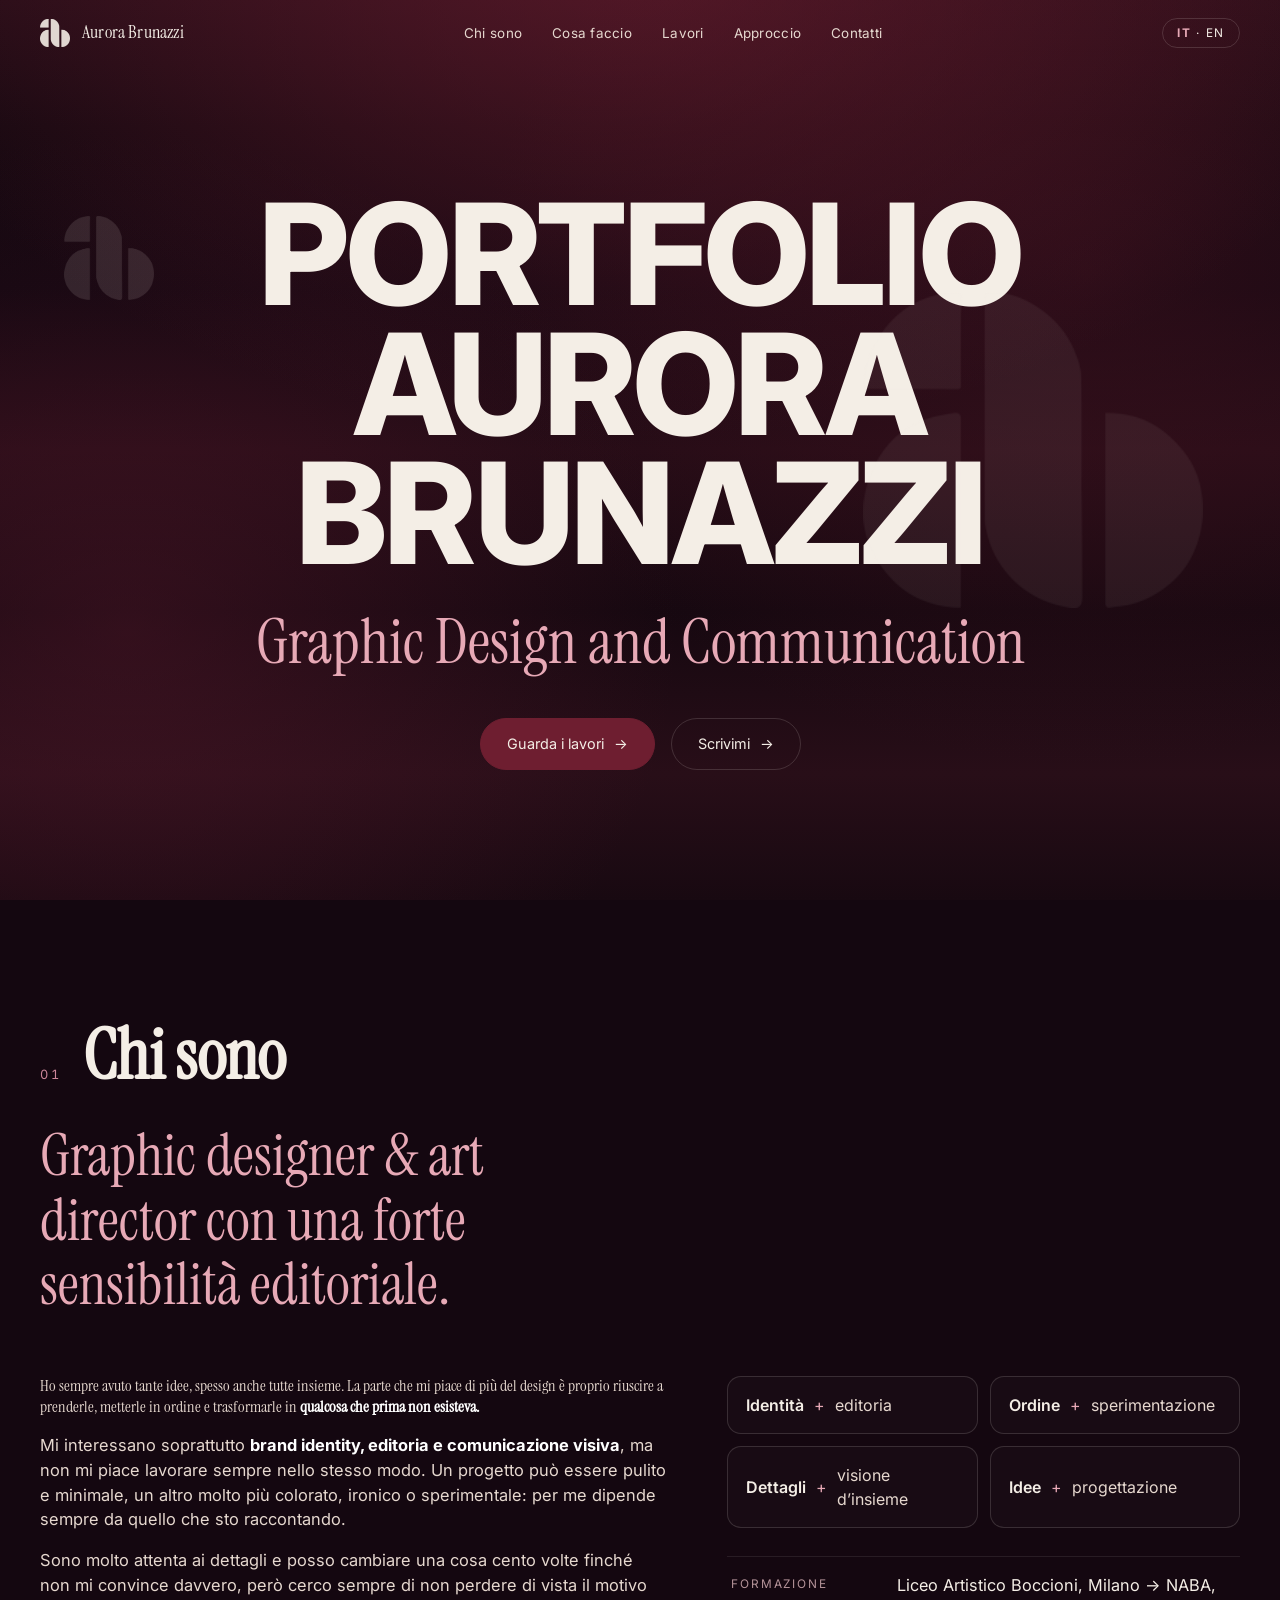
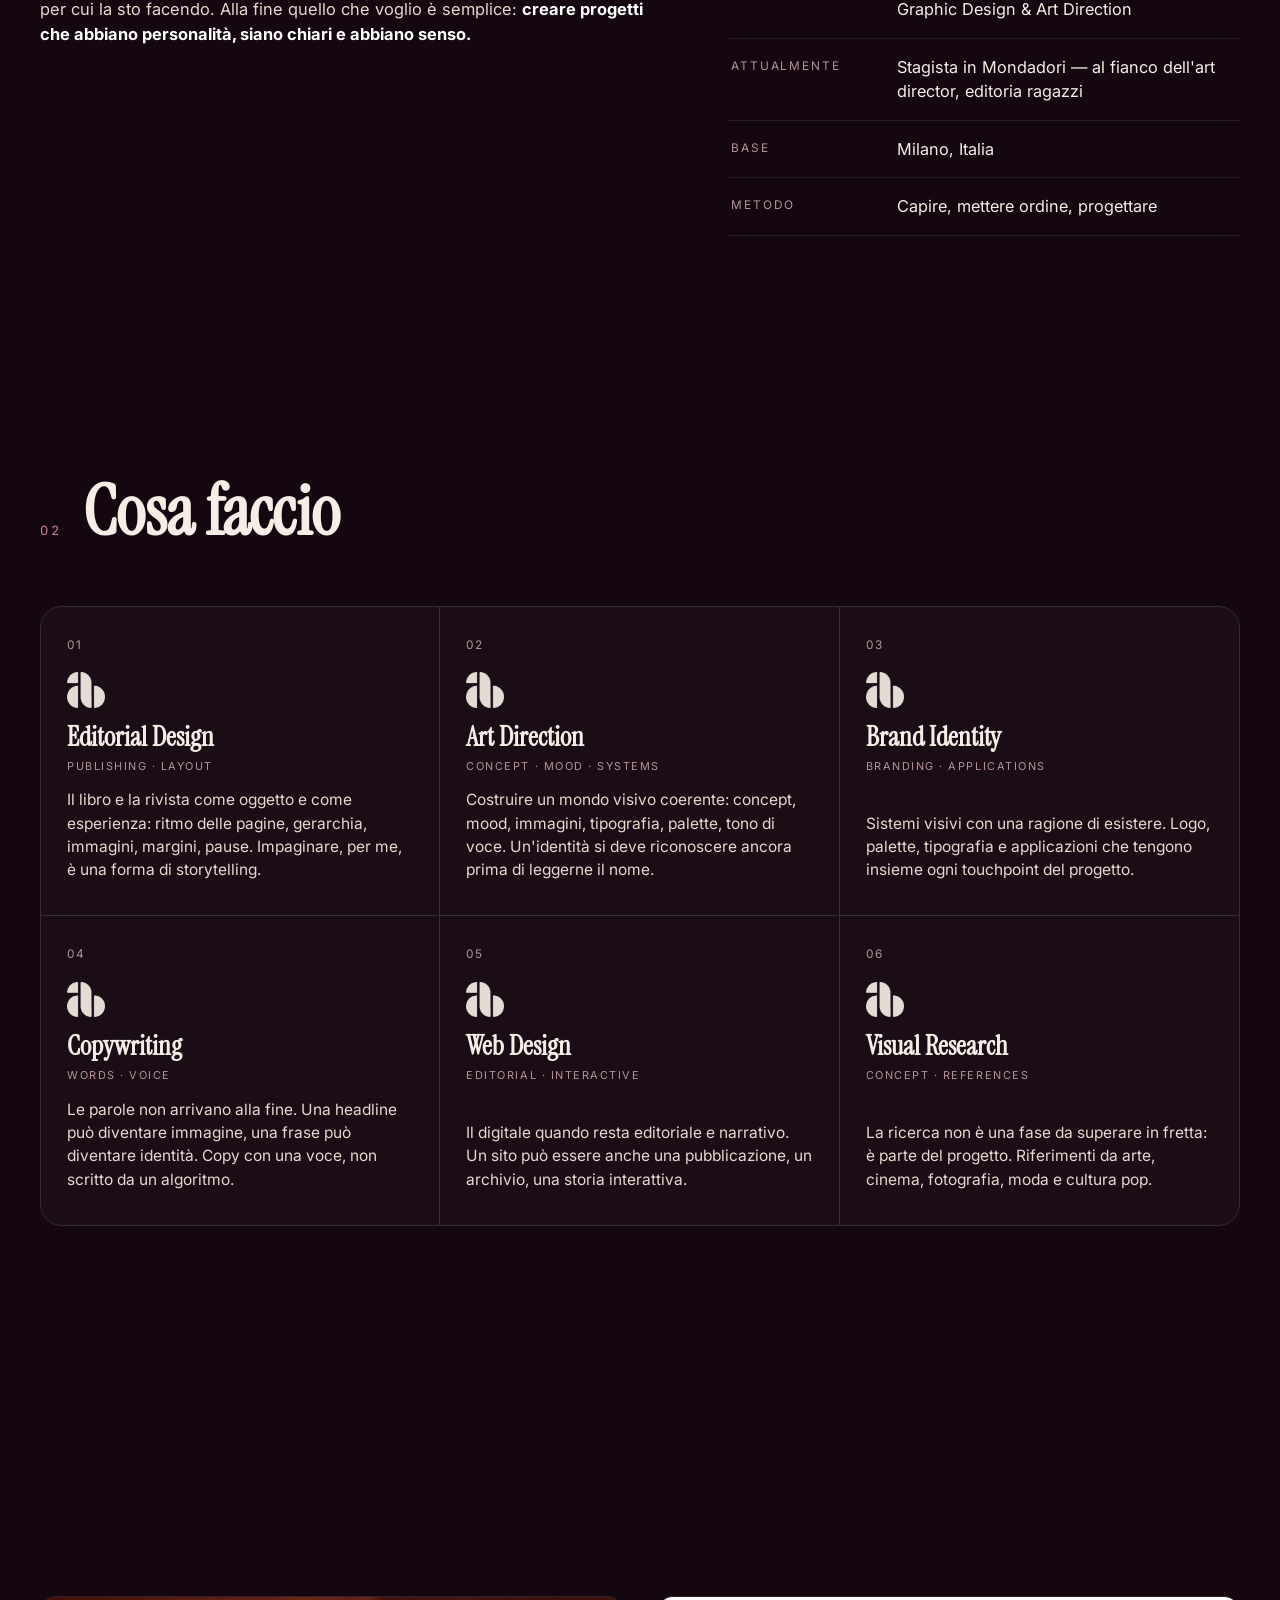
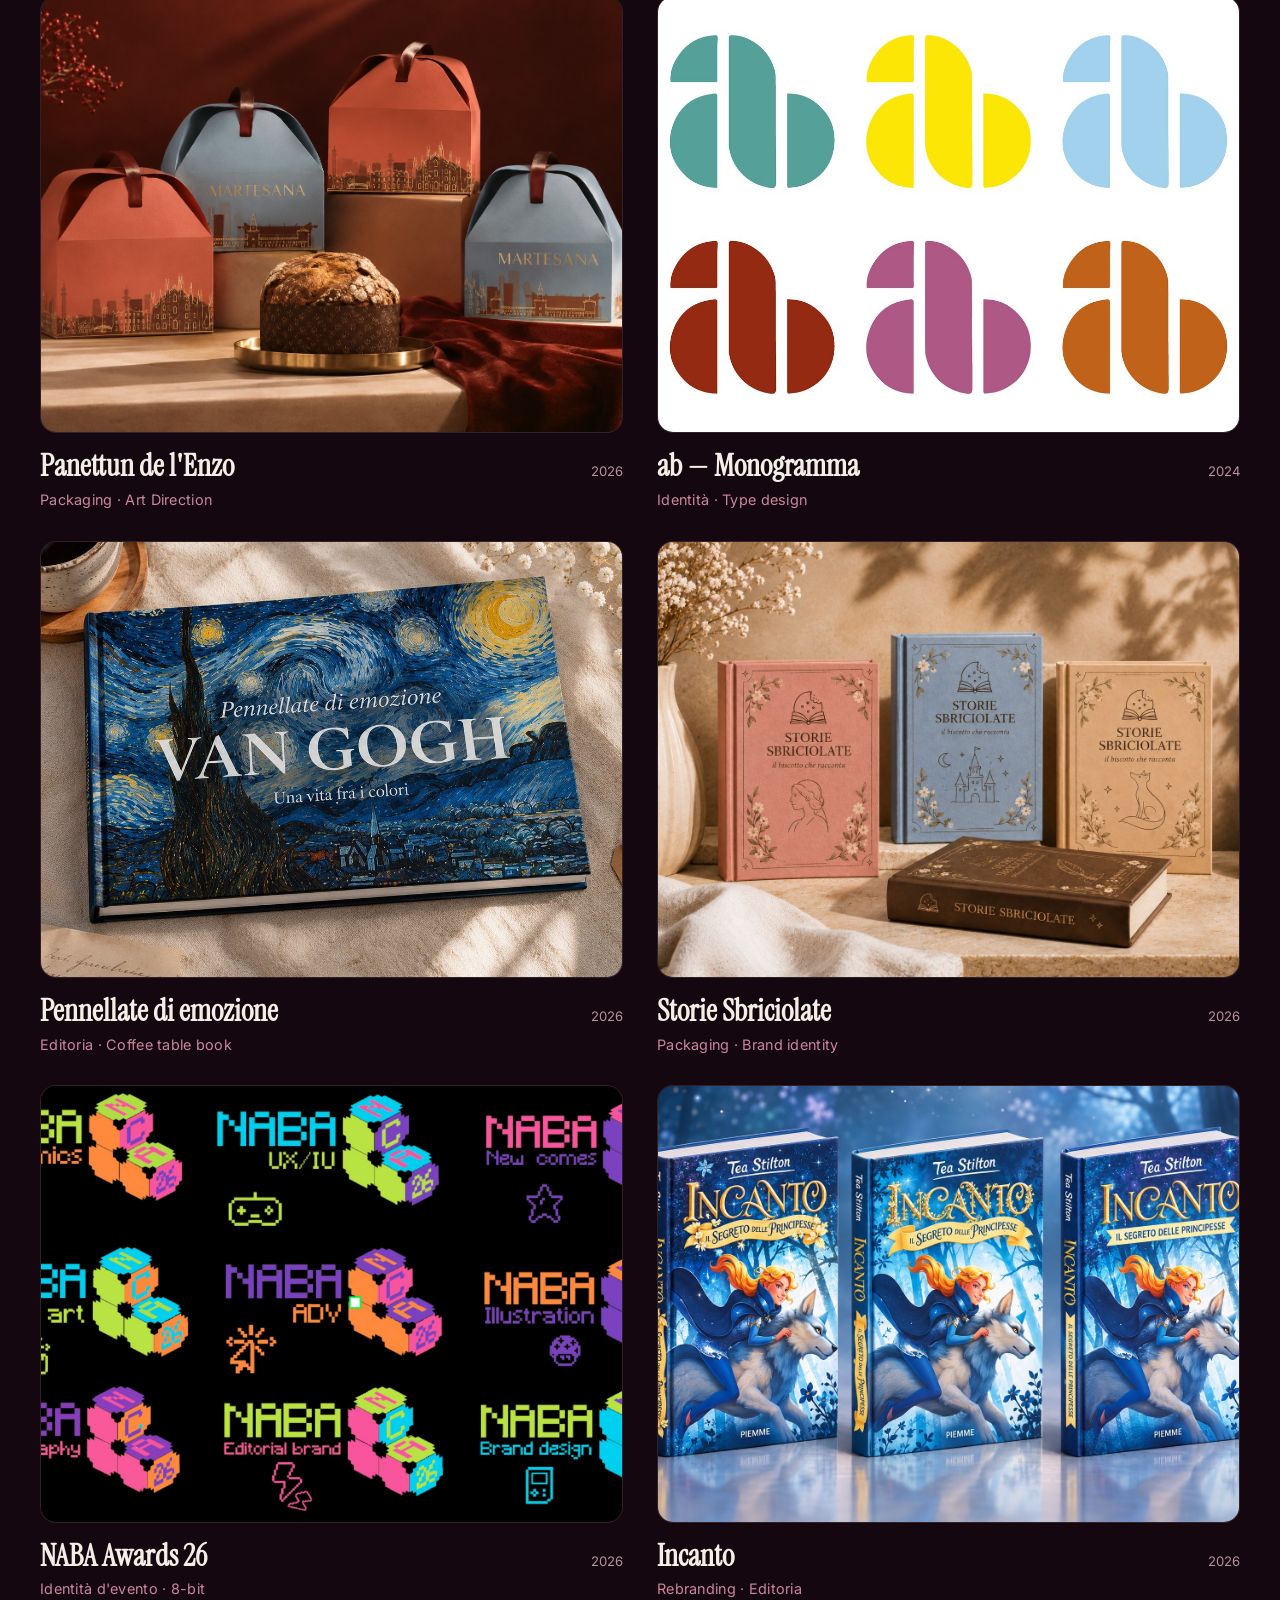
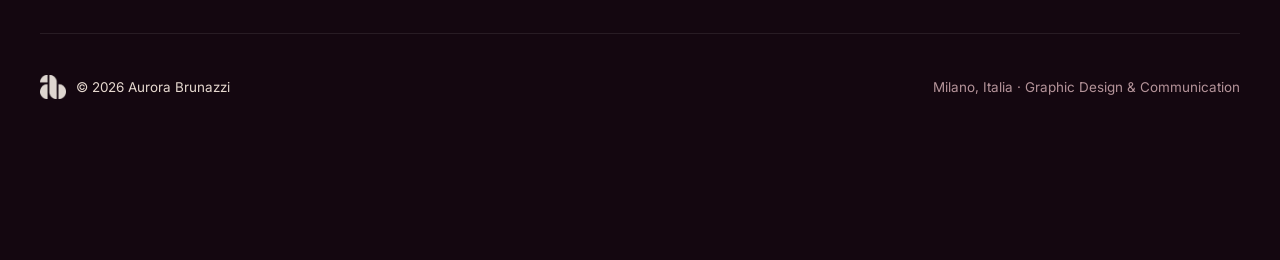
==== commit cd78b51d: "Add files via upload" ====
--- a/index.html
+++ b/index.html
@@ -498,6 +498,6 @@
 addEventListener('keydown',function(e){if(e.key==='Escape')closeDetail();});
 document.querySelectorAll('.card').forEach(function(c){c.onclick=function(){openDetail(c.getAttribute('data-proj'));};});
 </script>
-<link rel="stylesheet" href="progetti.css?v=9"><script src="progetti.js?v=9"></script>
+<link rel="stylesheet" href="progetti.css?v=10"><script src="progetti.js?v=9"></script>
 </body></html>
 </body></html>
--- a/progetti.css
+++ b/progetti.css
@@ -317,3 +317,22 @@
 .pj-cats .ct img{width:100%;height:100%;object-fit:contain}
 .pj-cats .ct:hover{transform:translate(-4px,-4px);box-shadow:8px 8px 0 #F3F3F8}
 @media (max-width:600px){.pj-cats{grid-template-columns:1fr}}
+
+/* v10 — l'immagine d'apertura occupa tutta la prima schermata e sfuma gradualmente nella seconda */
+.pj-hero{display:block;height:auto;min-height:0;overflow:hidden}
+.pj-hero-bg{position:relative;inset:auto;height:calc(var(--scr) * 1.38);
+  -webkit-mask-image:linear-gradient(180deg,#000 0%,#000 64%,rgba(0,0,0,.82) 74%,rgba(0,0,0,.45) 85%,rgba(0,0,0,.14) 94%,transparent 100%);
+          mask-image:linear-gradient(180deg,#000 0%,#000 64%,rgba(0,0,0,.82) 74%,rgba(0,0,0,.45) 85%,rgba(0,0,0,.14) 94%,transparent 100%)}
+.pj-hero-bg img{object-position:center 42%}
+.pj-hero-fade{display:none}
+.pj-hero .pj-gut{height:calc(var(--scr) * 1.38)}
+.pj .pj-hero-txt{margin-top:calc(var(--scr) * -0.2);padding-top:0;padding-bottom:clamp(40px,6vh,80px)}
+.pj-down{top:calc(var(--scr) - 44px);bottom:auto}
+@media (max-width:600px){
+  .pj-hero{min-height:0}
+  .pj-hero-bg{height:min(92svh,calc(100vw * 1.5))}
+  .pj .pj-hero-txt{padding-top:0;margin-top:-18vh;padding-bottom:40px}
+  .pj-down{display:none}
+}
+.t-naba .pj-hero-bg img{object-fit:contain;object-position:center top;background:#000}
+.t-naba .pj-hero-bg{background:#000}
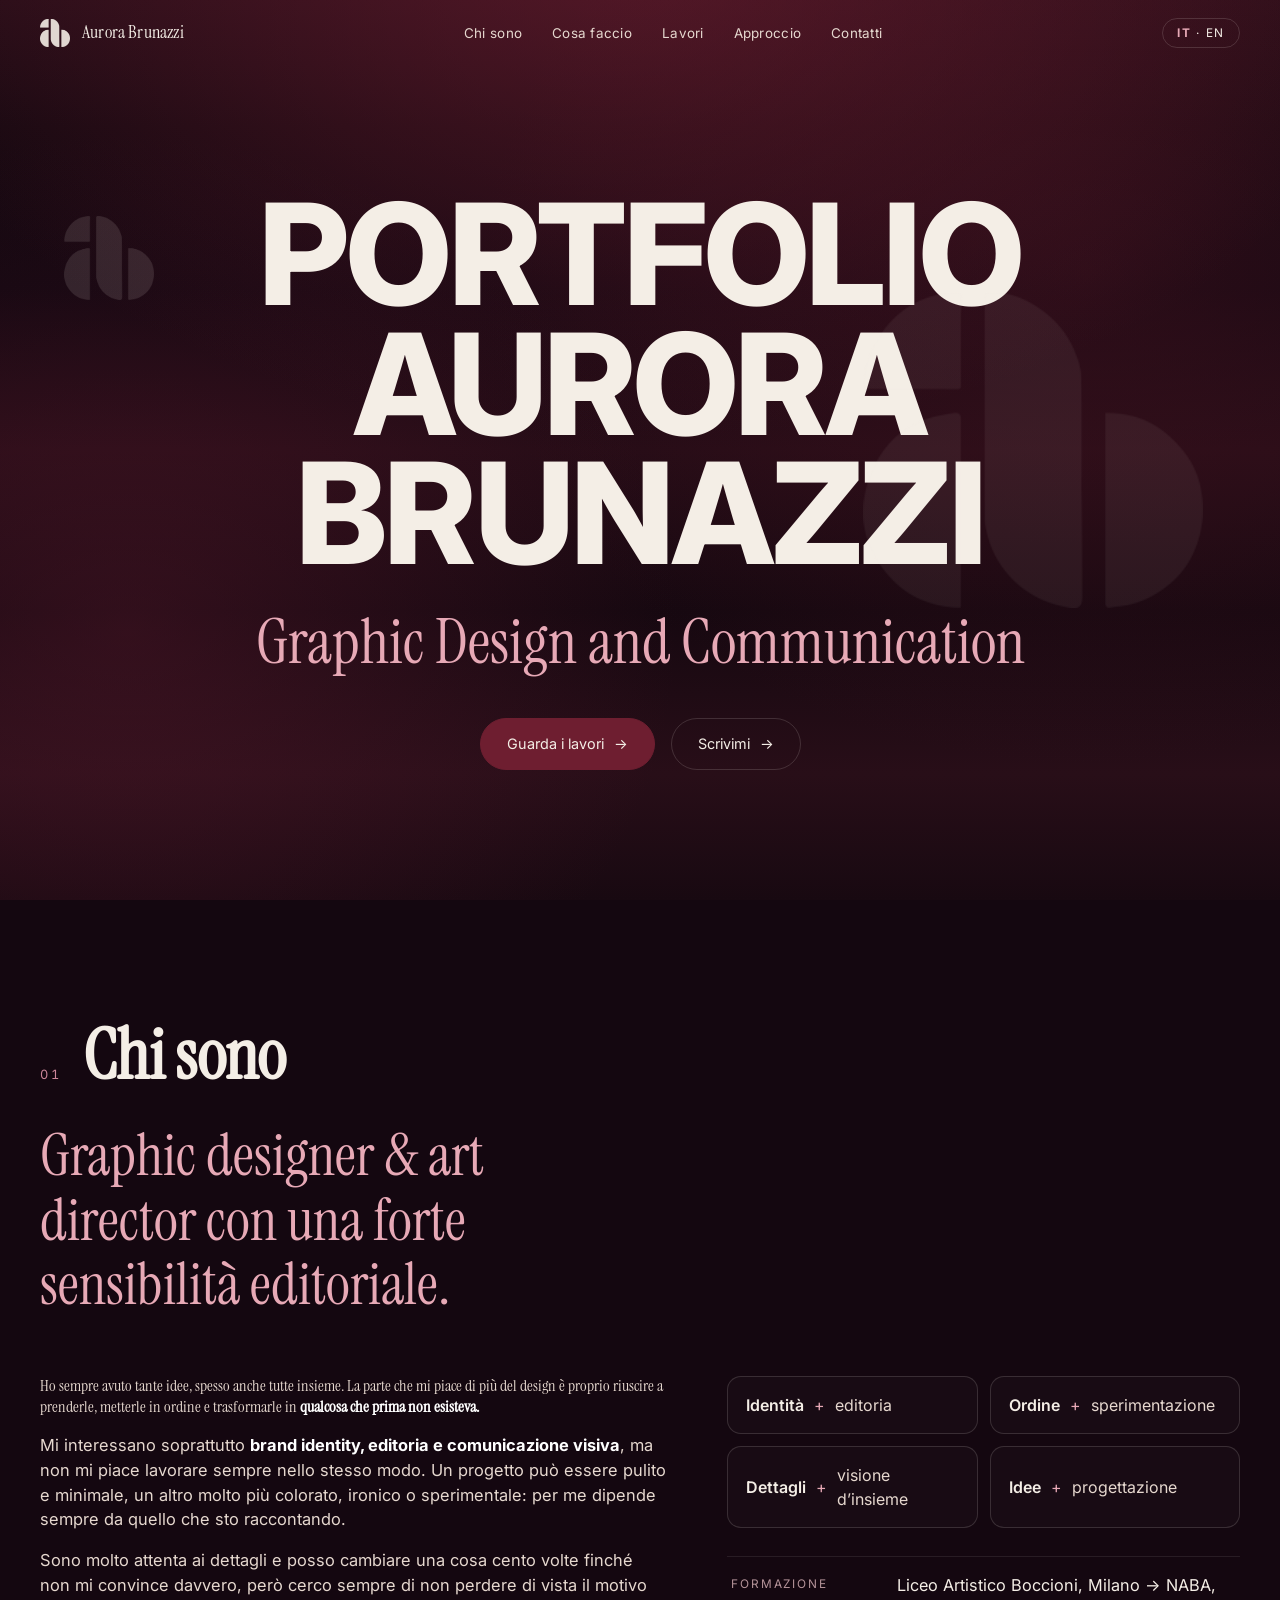
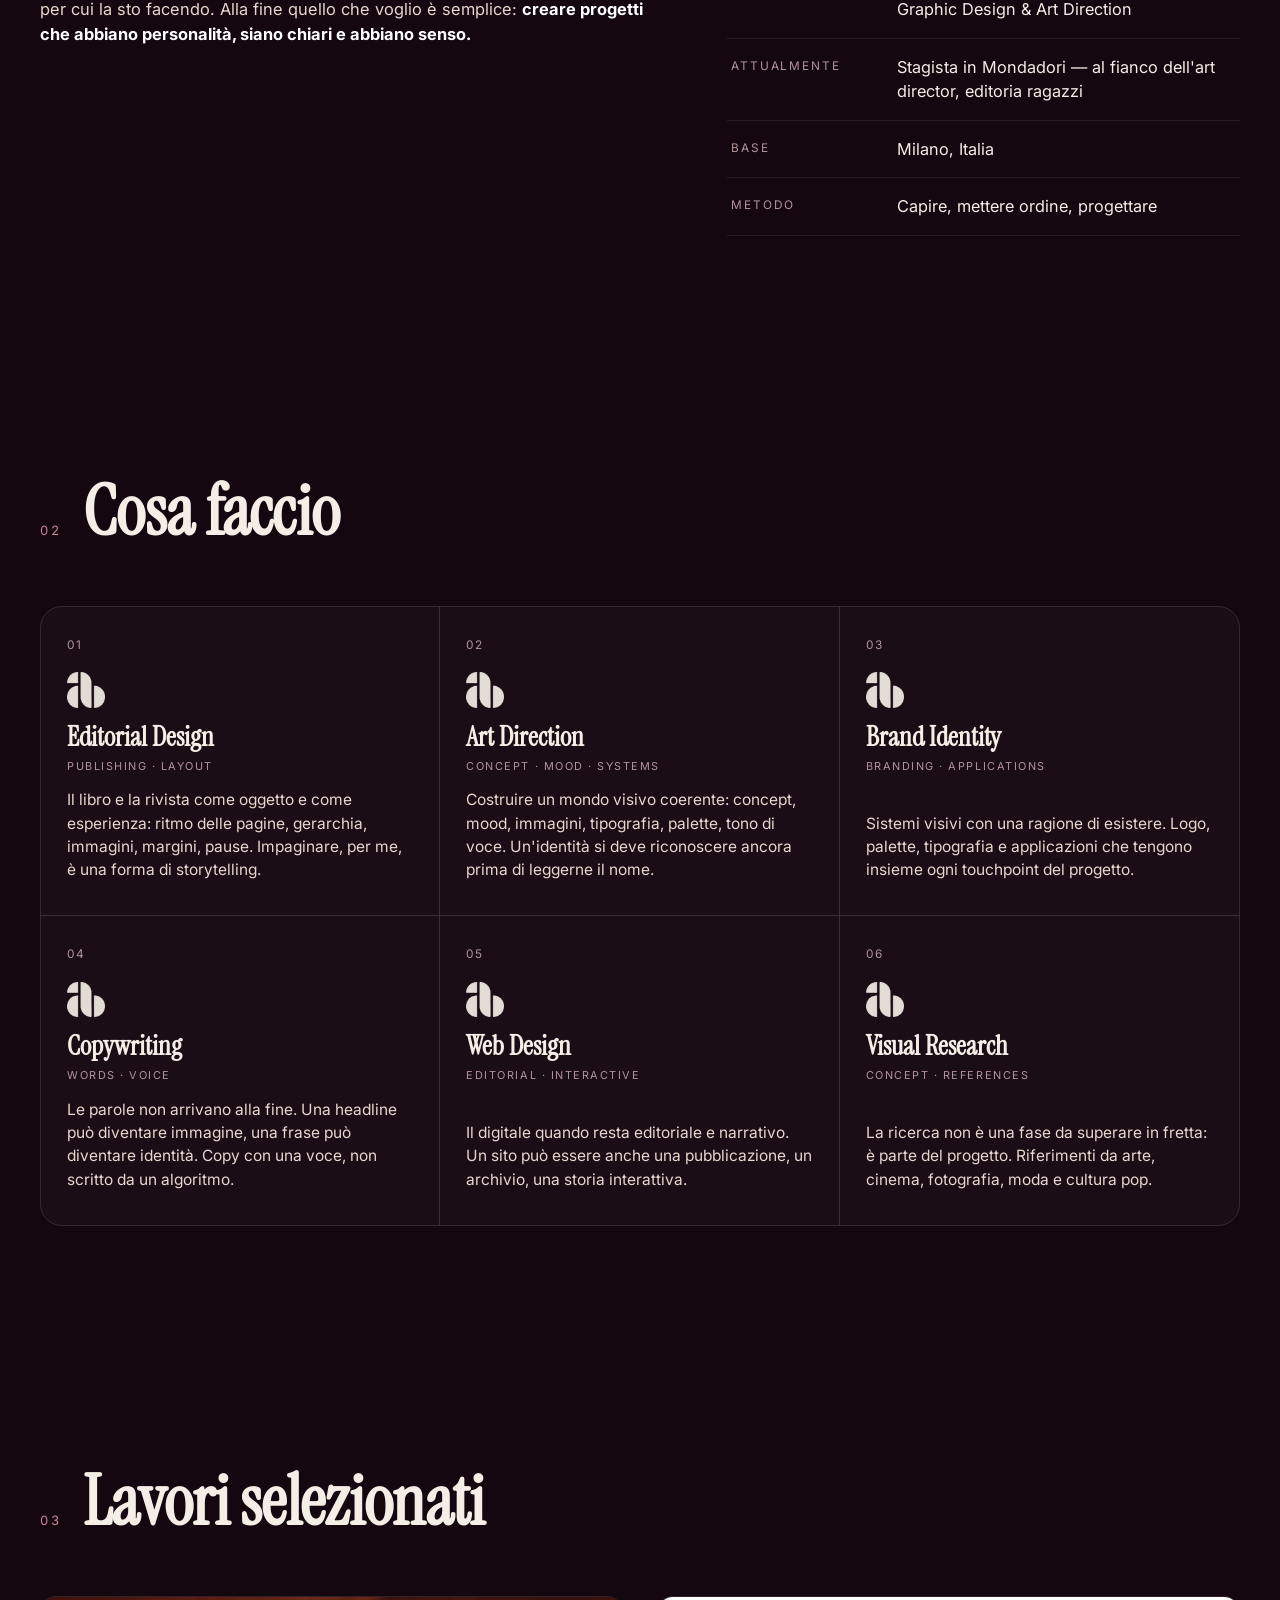
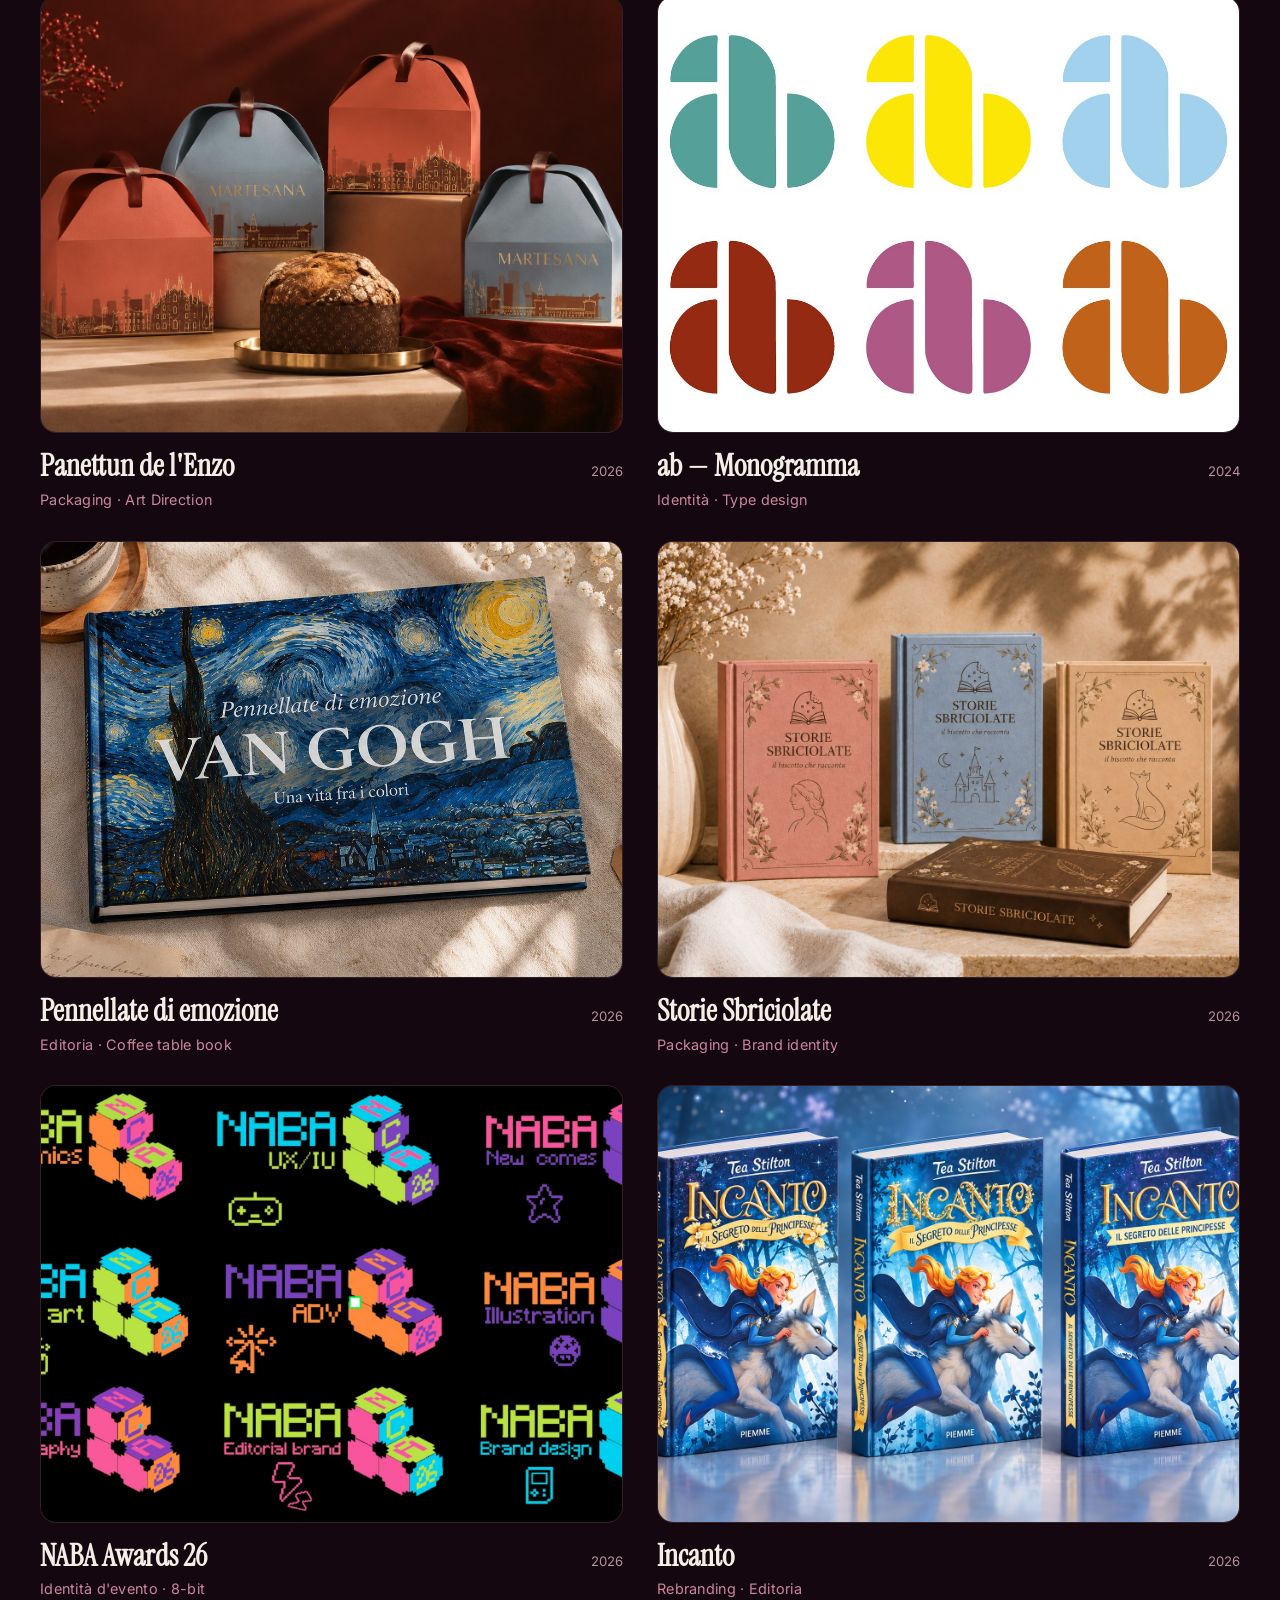
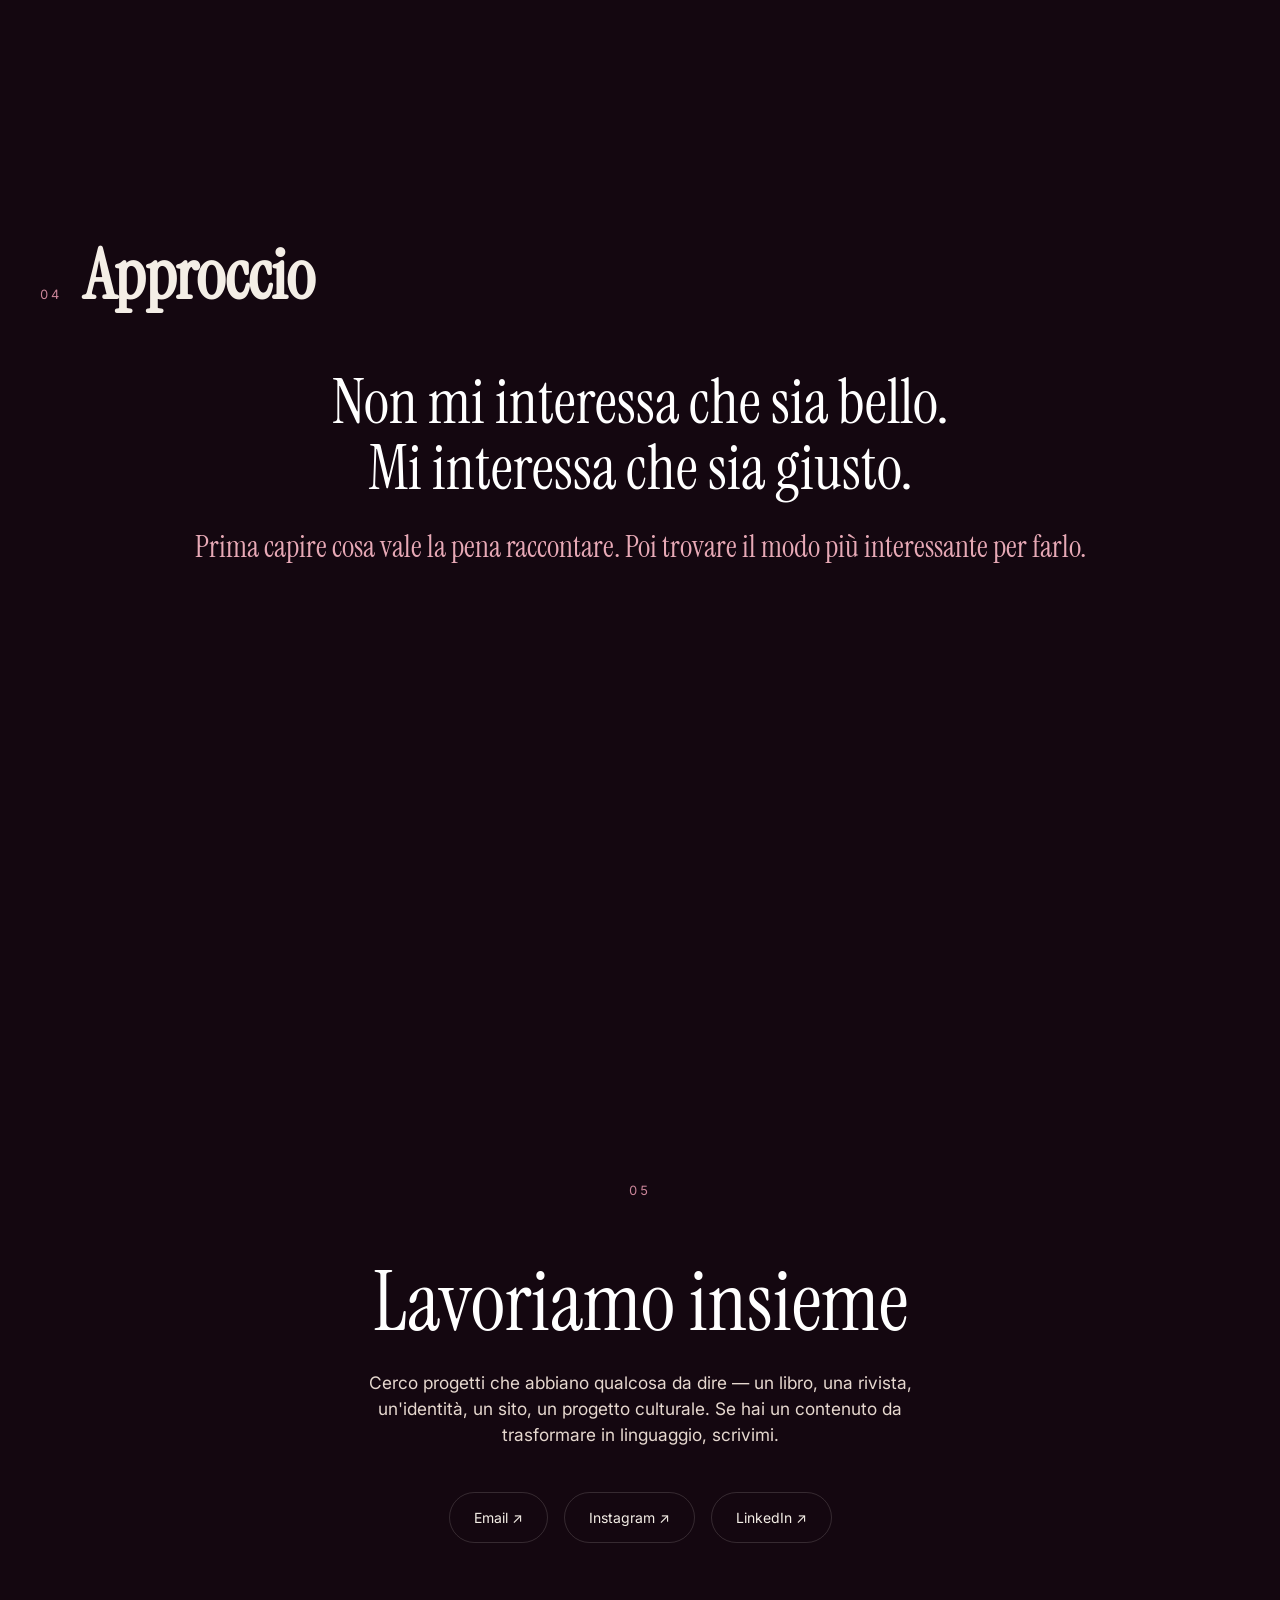
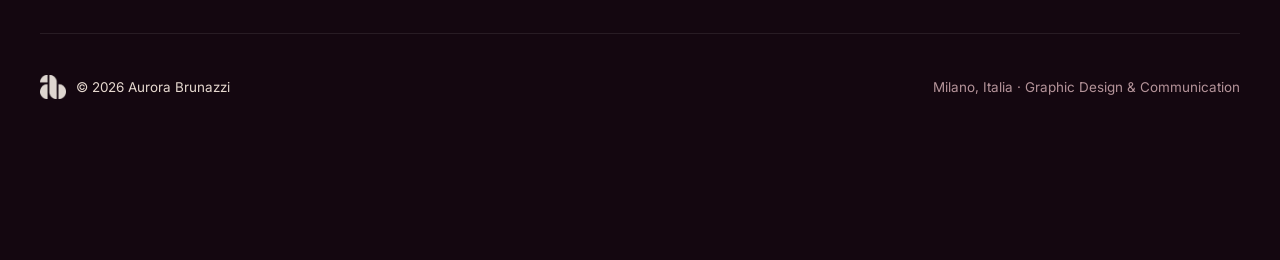
==== commit 64494d50: "Add files via upload" ====
--- a/index.html
+++ b/index.html
@@ -498,6 +498,6 @@
 addEventListener('keydown',function(e){if(e.key==='Escape')closeDetail();});
 document.querySelectorAll('.card').forEach(function(c){c.onclick=function(){openDetail(c.getAttribute('data-proj'));};});
 </script>
-<link rel="stylesheet" href="progetti.css?v=10"><script src="progetti.js?v=9"></script>
+<link rel="stylesheet" href="progetti.css?v=11"><script src="progetti.js?v=11"></script>
 </body></html>
 </body></html>
--- a/progetti.css
+++ b/progetti.css
@@ -336,3 +336,4 @@
 }
 .t-naba .pj-hero-bg img{object-fit:contain;object-position:center top;background:#000}
 .t-naba .pj-hero-bg{background:#000}
+.pj-stage{margin:0;text-align:center}.pj-stage img{width:100%;max-width:1600px;margin:0 auto;cursor:zoom-in}.pj-stage .pj-cap{margin:14px auto 0;color:#9A9AB2}
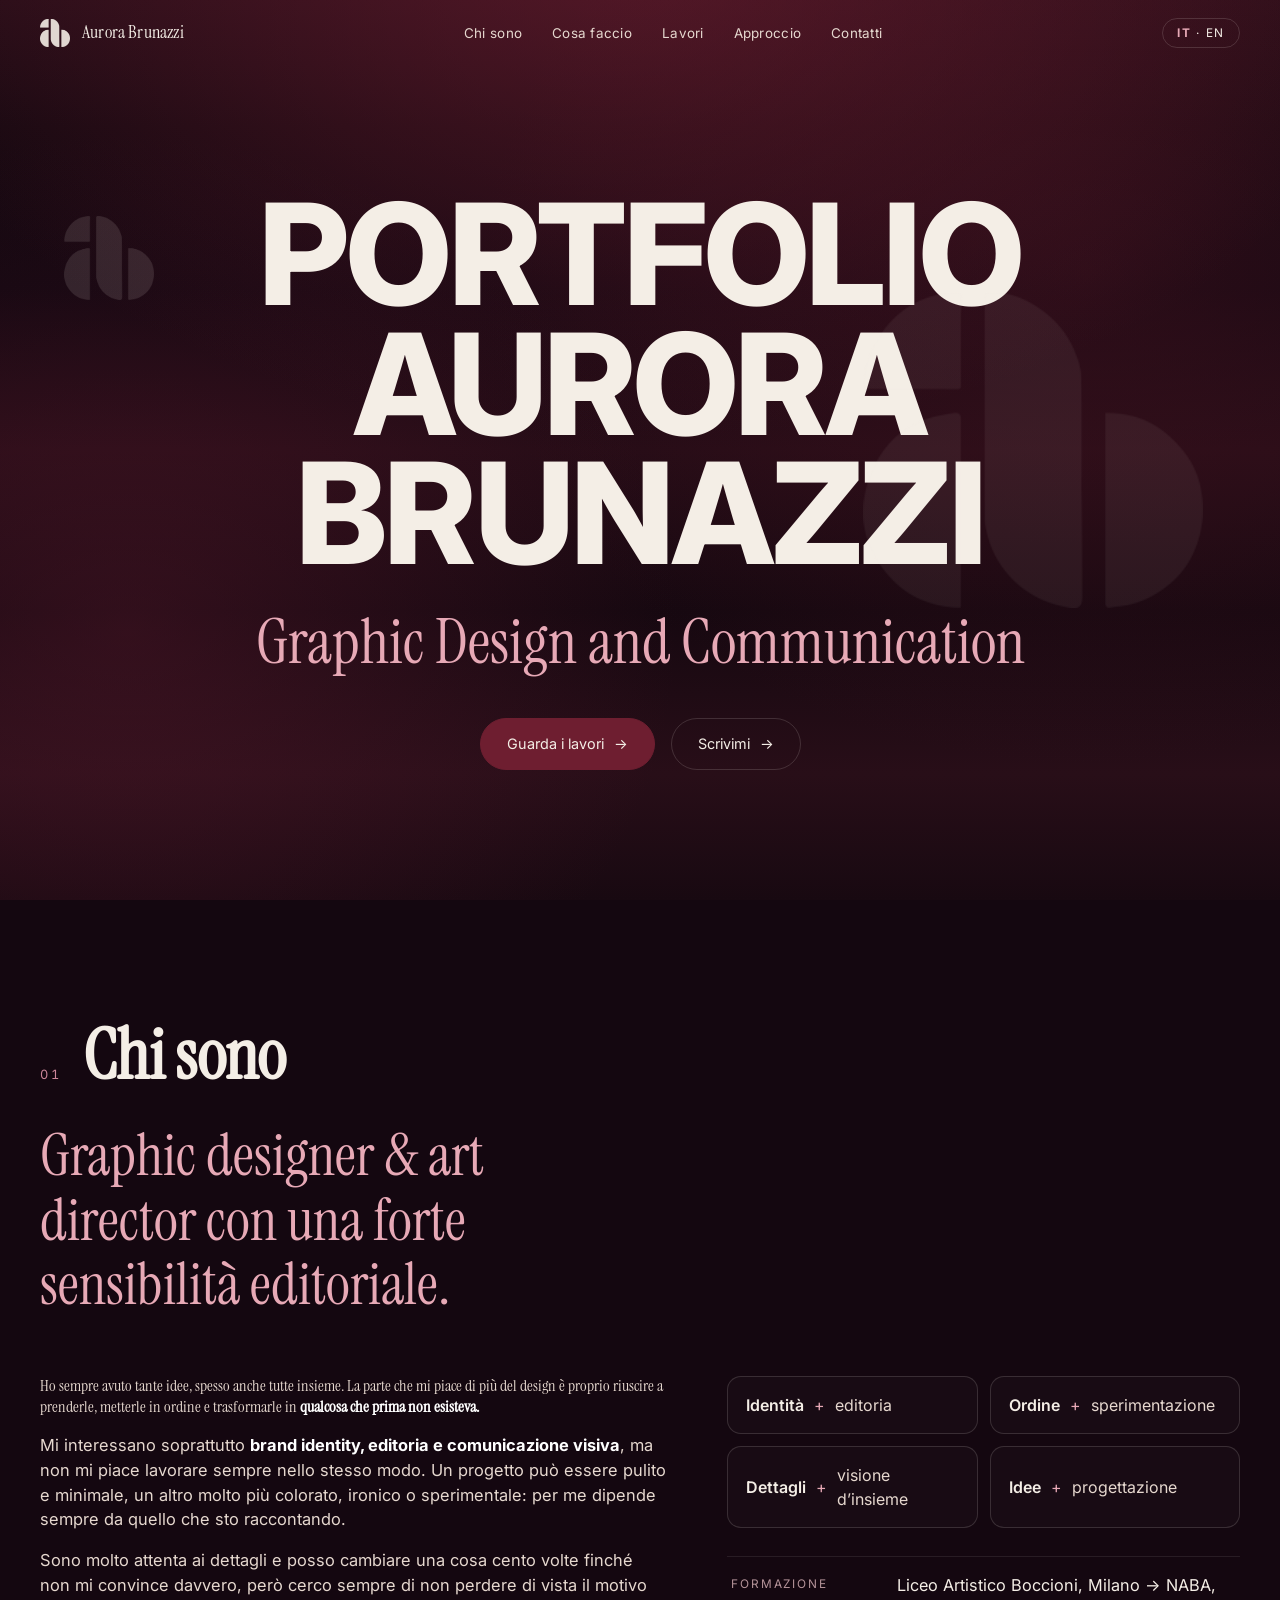
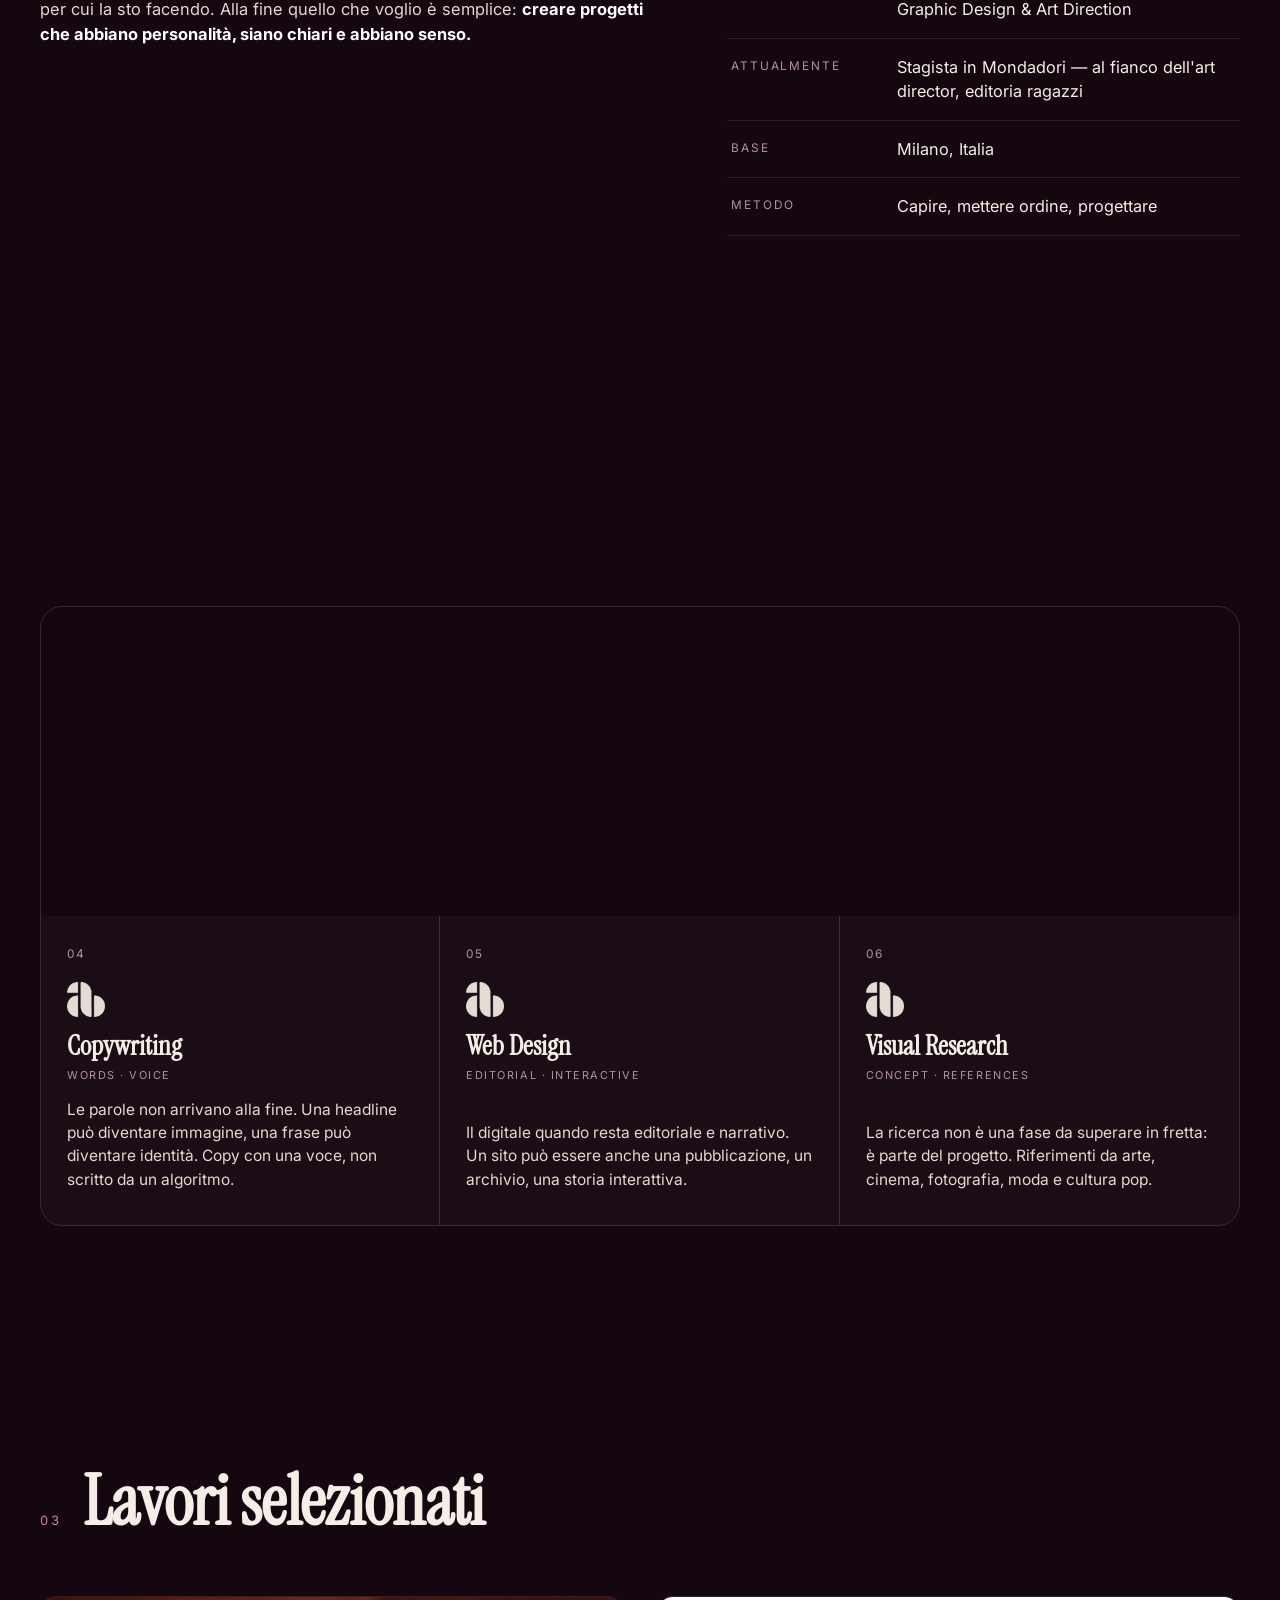
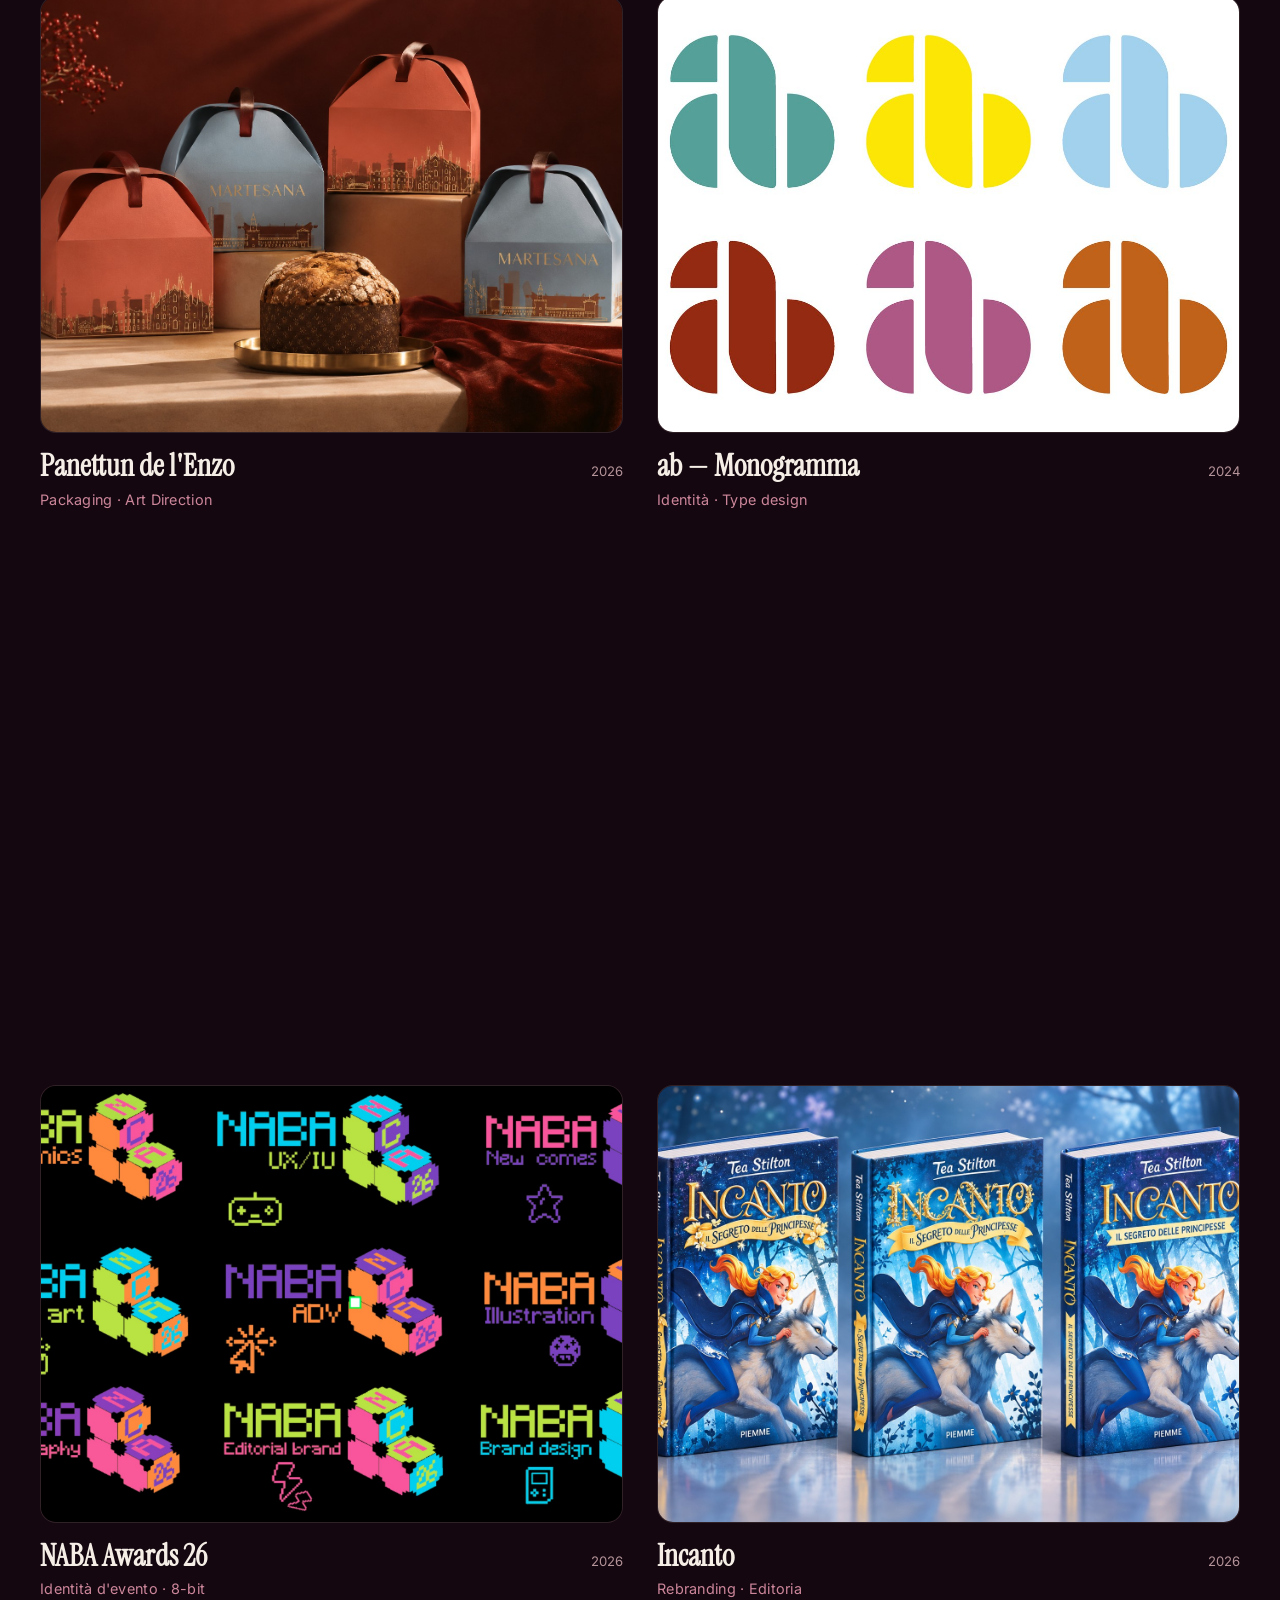
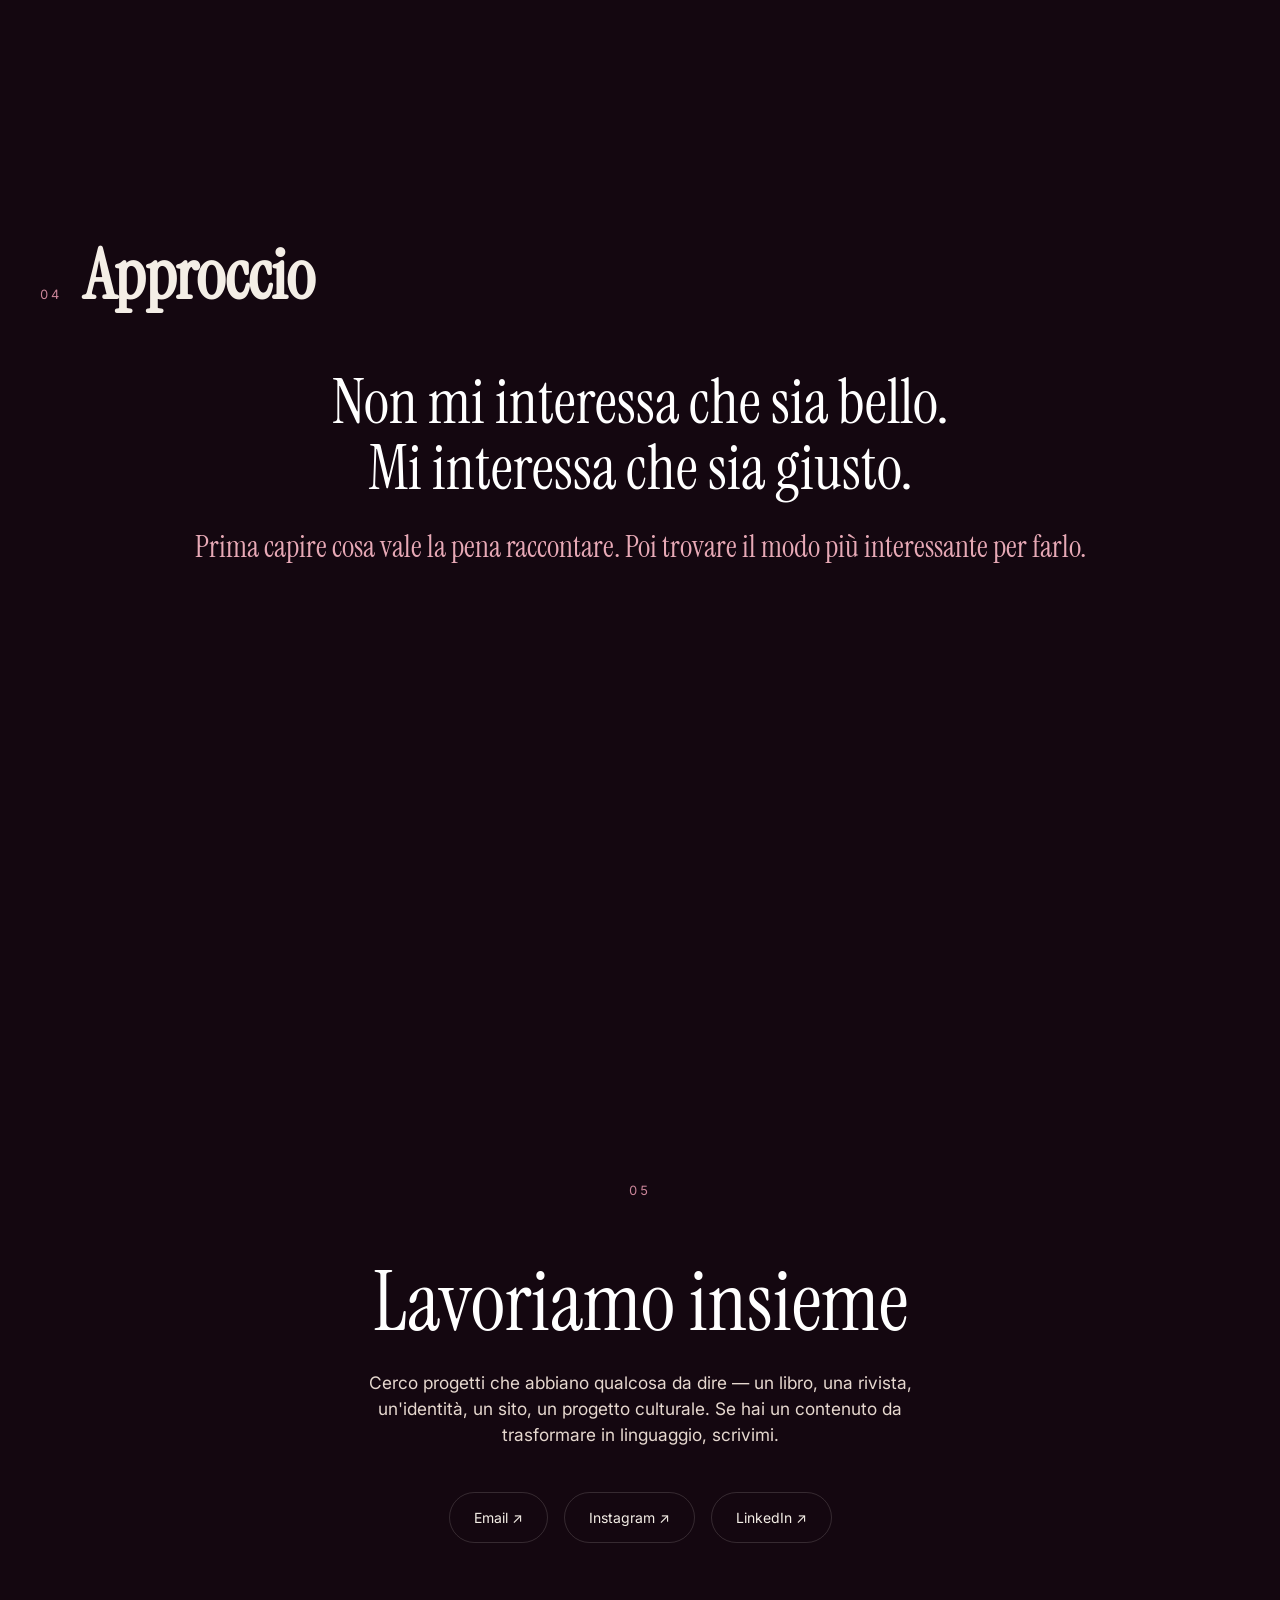
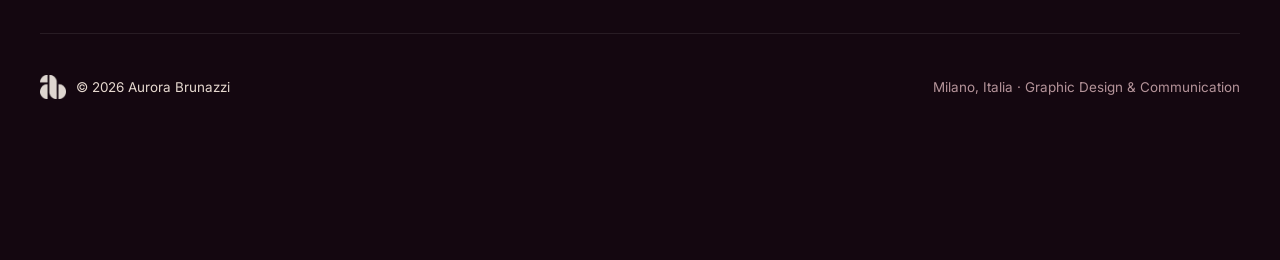
==== commit f93b2cae: "Add files via upload" ====
--- a/index.html
+++ b/index.html
@@ -498,6 +498,6 @@
 addEventListener('keydown',function(e){if(e.key==='Escape')closeDetail();});
 document.querySelectorAll('.card').forEach(function(c){c.onclick=function(){openDetail(c.getAttribute('data-proj'));};});
 </script>
-<link rel="stylesheet" href="progetti.css?v=11"><script src="progetti.js?v=11"></script>
+<link rel="stylesheet" href="progetti.css?v=12"><script src="progetti.js?v=12"></script>
 </body></html>
 </body></html>
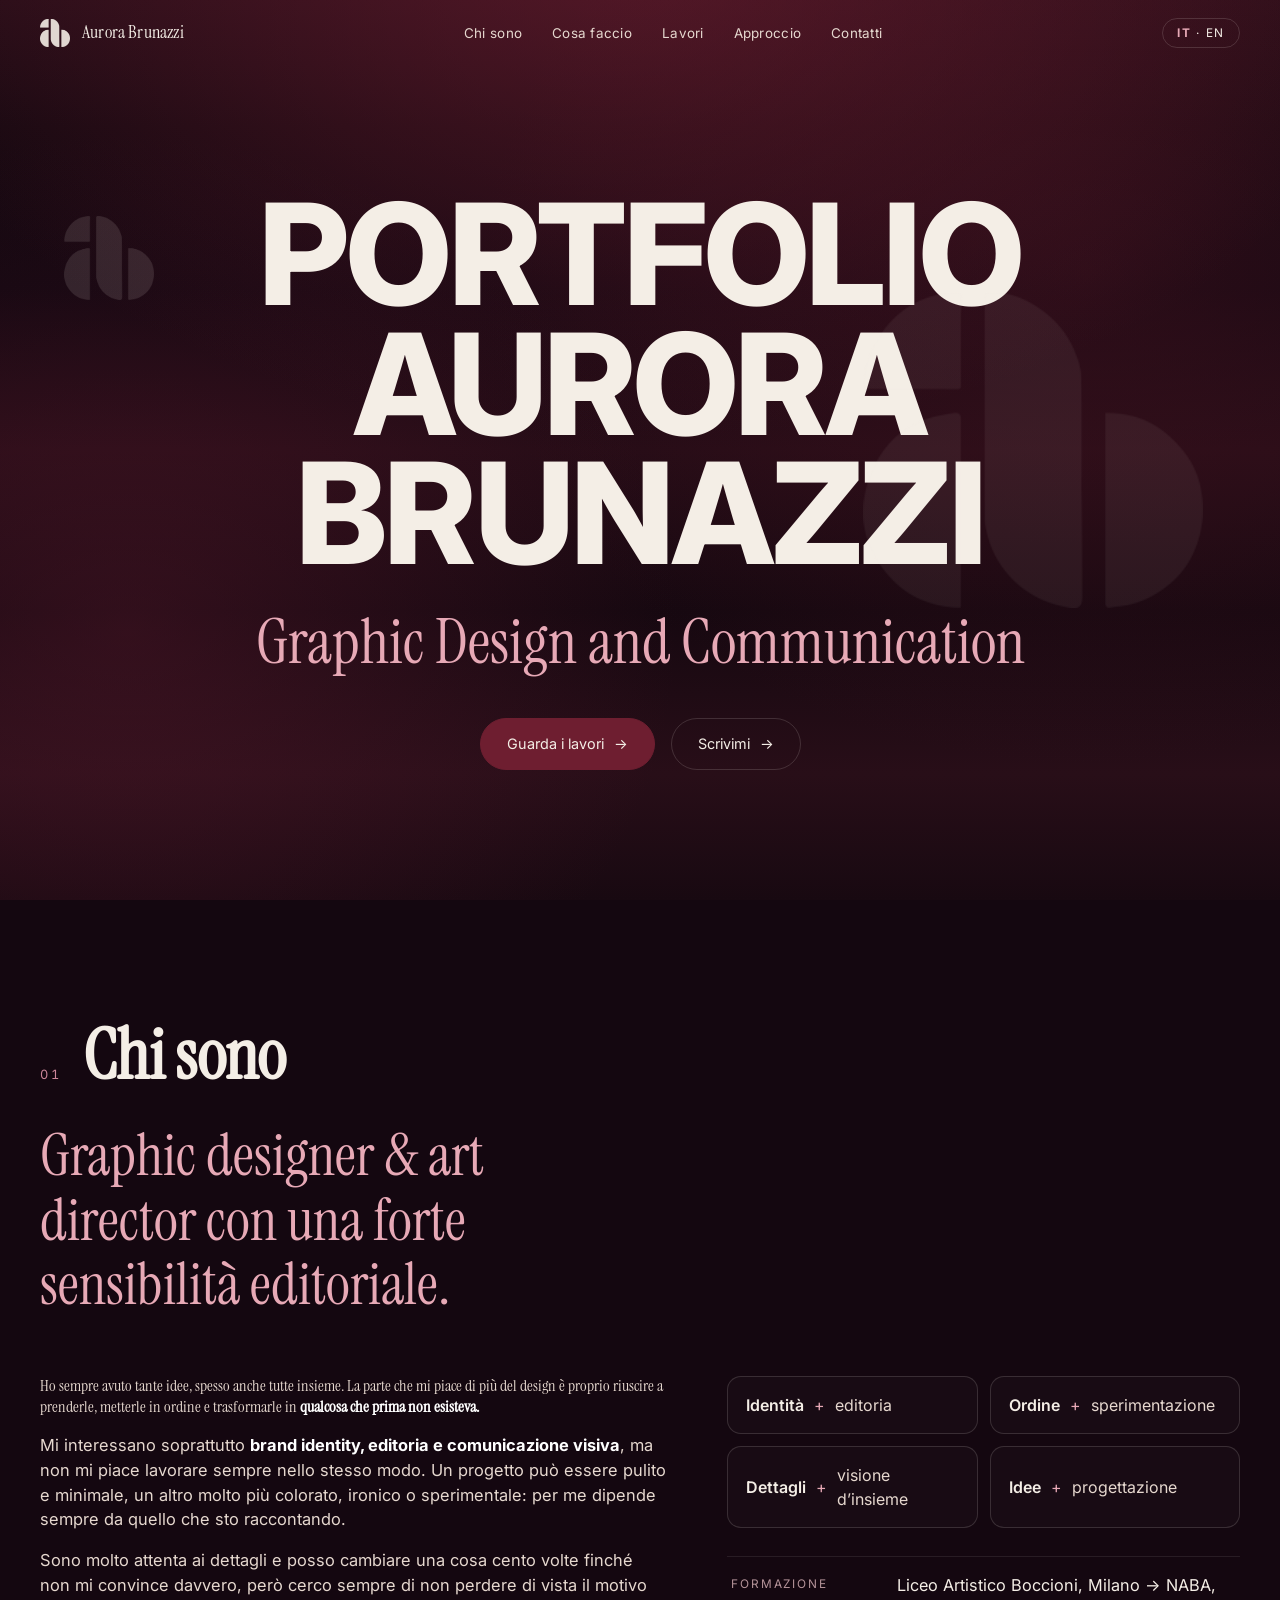
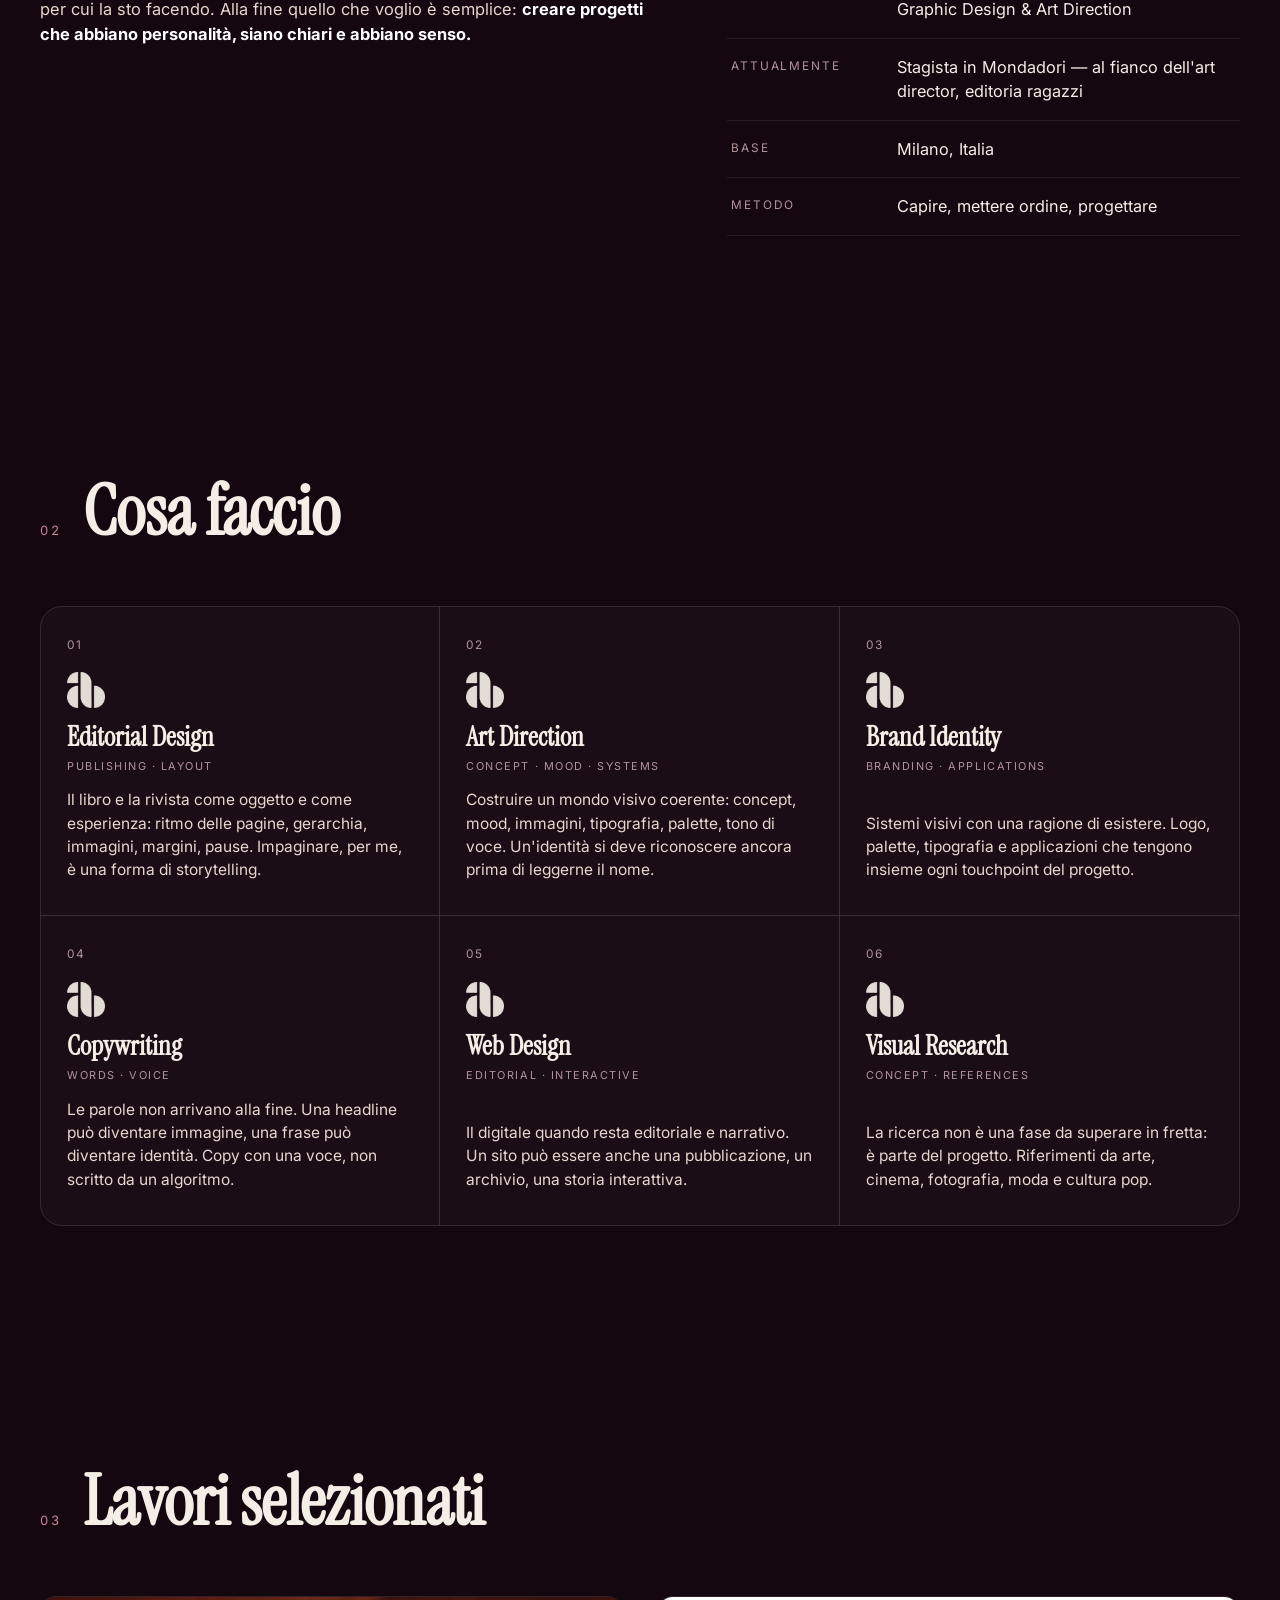
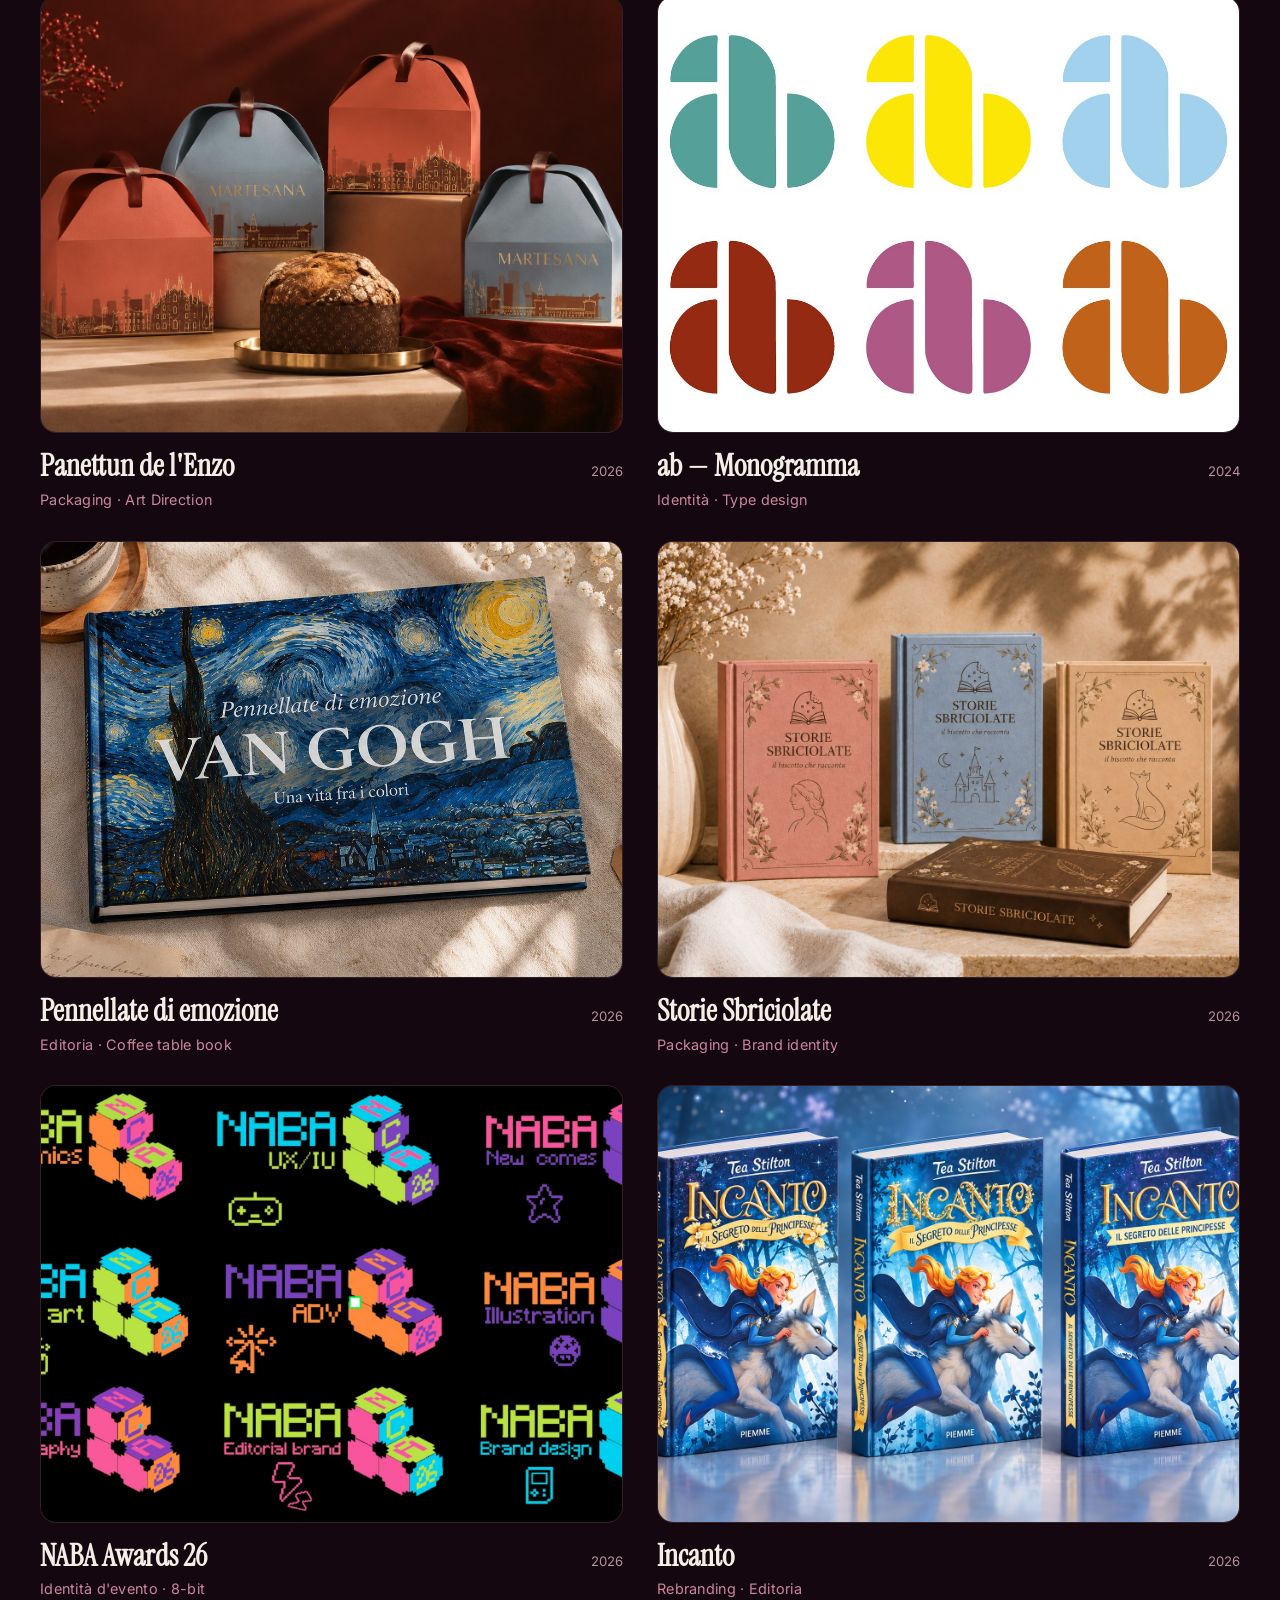
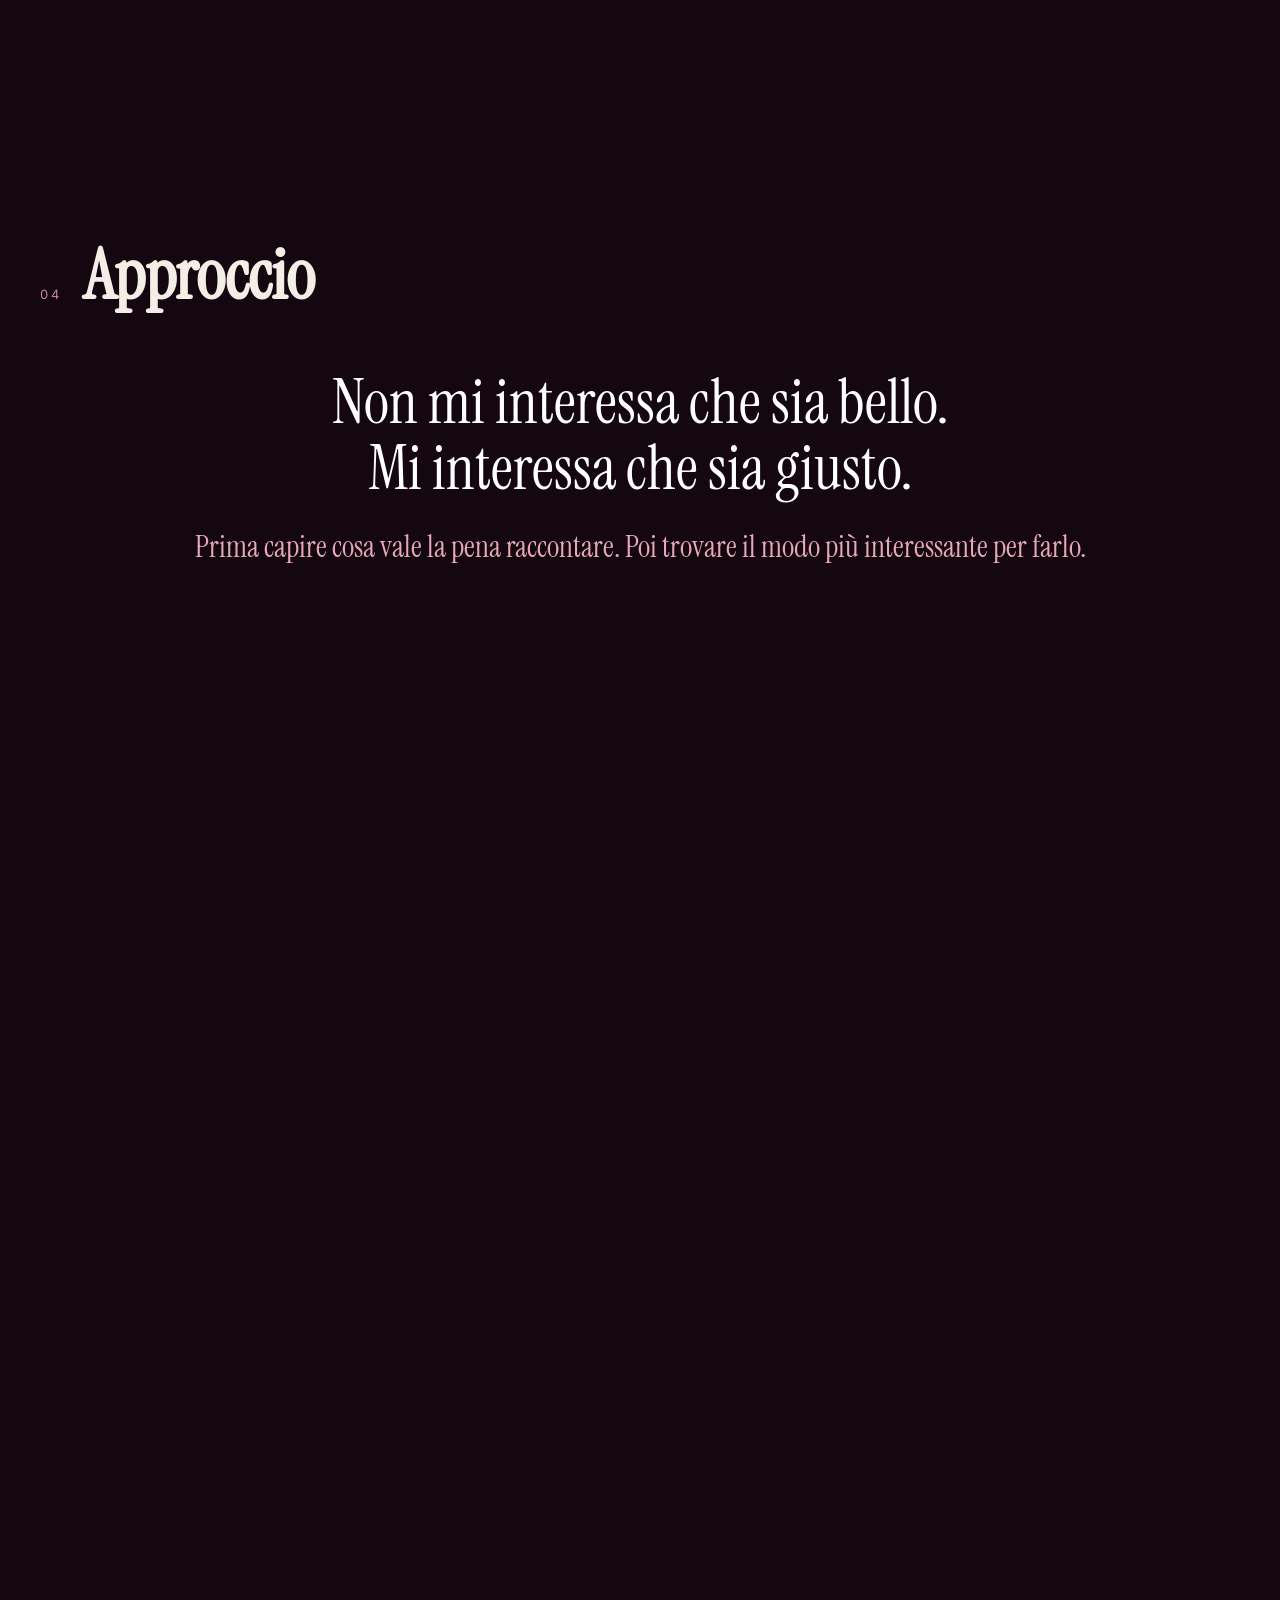
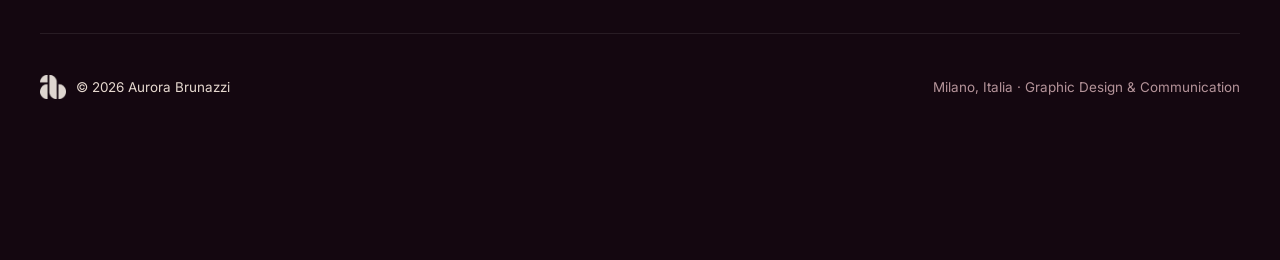
==== commit 020185c0: "Add files via upload" ====
--- a/index.html
+++ b/index.html
@@ -498,6 +498,6 @@
 addEventListener('keydown',function(e){if(e.key==='Escape')closeDetail();});
 document.querySelectorAll('.card').forEach(function(c){c.onclick=function(){openDetail(c.getAttribute('data-proj'));};});
 </script>
-<link rel="stylesheet" href="progetti.css?v=12"><script src="progetti.js?v=12"></script>
+<link rel="stylesheet" href="progetti.css?v=13"><script src="progetti.js?v=13"></script>
 </body></html>
 </body></html>
--- a/progetti.css
+++ b/progetti.css
@@ -337,3 +337,21 @@
 .t-naba .pj-hero-bg img{object-fit:contain;object-position:center top;background:#000}
 .t-naba .pj-hero-bg{background:#000}
 .pj-stage{margin:0;text-align:center}.pj-stage img{width:100%;max-width:1600px;margin:0 auto;cursor:zoom-in}.pj-stage .pj-cap{margin:14px auto 0;color:#9A9AB2}
+
+/* monogramma: un unico segno, tutti i colori, giorno e notte */
+.pj-lab{background:var(--bgc,#fff);color:var(--ui,#18121A);transition:background-color .25s linear;padding:clamp(40px,6vw,80px) var(--pad) clamp(32px,5vw,64px);display:flex;flex-direction:column;align-items:center;gap:clamp(28px,4vw,48px)}
+.pj-lab .stage{display:flex;align-items:center;justify-content:center;height:min(52vh,460px);width:100%}
+.pj-lab .stage svg.big{height:100%;width:auto;max-width:80%;color:var(--fg,#C7588A);transition:color .12s linear}
+.pj-lab-ctl{width:min(640px,100%);display:flex;flex-direction:column;gap:18px}
+.pj-lab-ctl .row{display:grid;grid-template-columns:90px 1fr 90px;align-items:center;gap:16px}
+.pj-lab-ctl .lb{font:600 .72rem/1 'Outfit',sans-serif;letter-spacing:.14em;text-transform:uppercase;opacity:.75}
+.pj-lab-ctl .lb.r{text-align:right}
+.pj-lab-ctl .hex{font:700 .8rem/1 'Space Mono',monospace;text-align:right;letter-spacing:.04em}
+.pj-lab-ctl input[type=range]{-webkit-appearance:none;appearance:none;width:100%;height:12px;border-radius:12px;outline:none;cursor:pointer;box-shadow:inset 0 0 0 1px rgba(127,127,127,.35)}
+.pj-lab-ctl .hue{background:linear-gradient(90deg,hsl(0,82%,50%),hsl(60,82%,50%),hsl(120,82%,50%),hsl(180,82%,50%),hsl(240,82%,50%),hsl(300,82%,50%),hsl(360,82%,50%))}
+.pj-lab-ctl .dn{background:linear-gradient(90deg,#fff,#111)}
+.pj-lab-ctl input[type=range]::-webkit-slider-thumb{-webkit-appearance:none;width:26px;height:26px;border-radius:50%;background:var(--fg,#C7588A);border:3px solid var(--bgc,#fff);box-shadow:0 0 0 1px var(--ui,#18121A),0 6px 16px rgba(0,0,0,.3);cursor:grab}
+.pj-lab-ctl input[type=range]::-moz-range-thumb{width:22px;height:22px;border-radius:50%;background:var(--fg,#C7588A);border:3px solid var(--bgc,#fff);box-shadow:0 0 0 1px var(--ui,#18121A);cursor:grab}
+.pj-lab-ctl .hint{font-size:.85rem;opacity:.7;text-align:center;margin-top:4px}
+@media (max-width:600px){.pj-lab-ctl .row{grid-template-columns:64px 1fr 64px;gap:10px}}
+.pj-ch.nomedia{min-height:0}
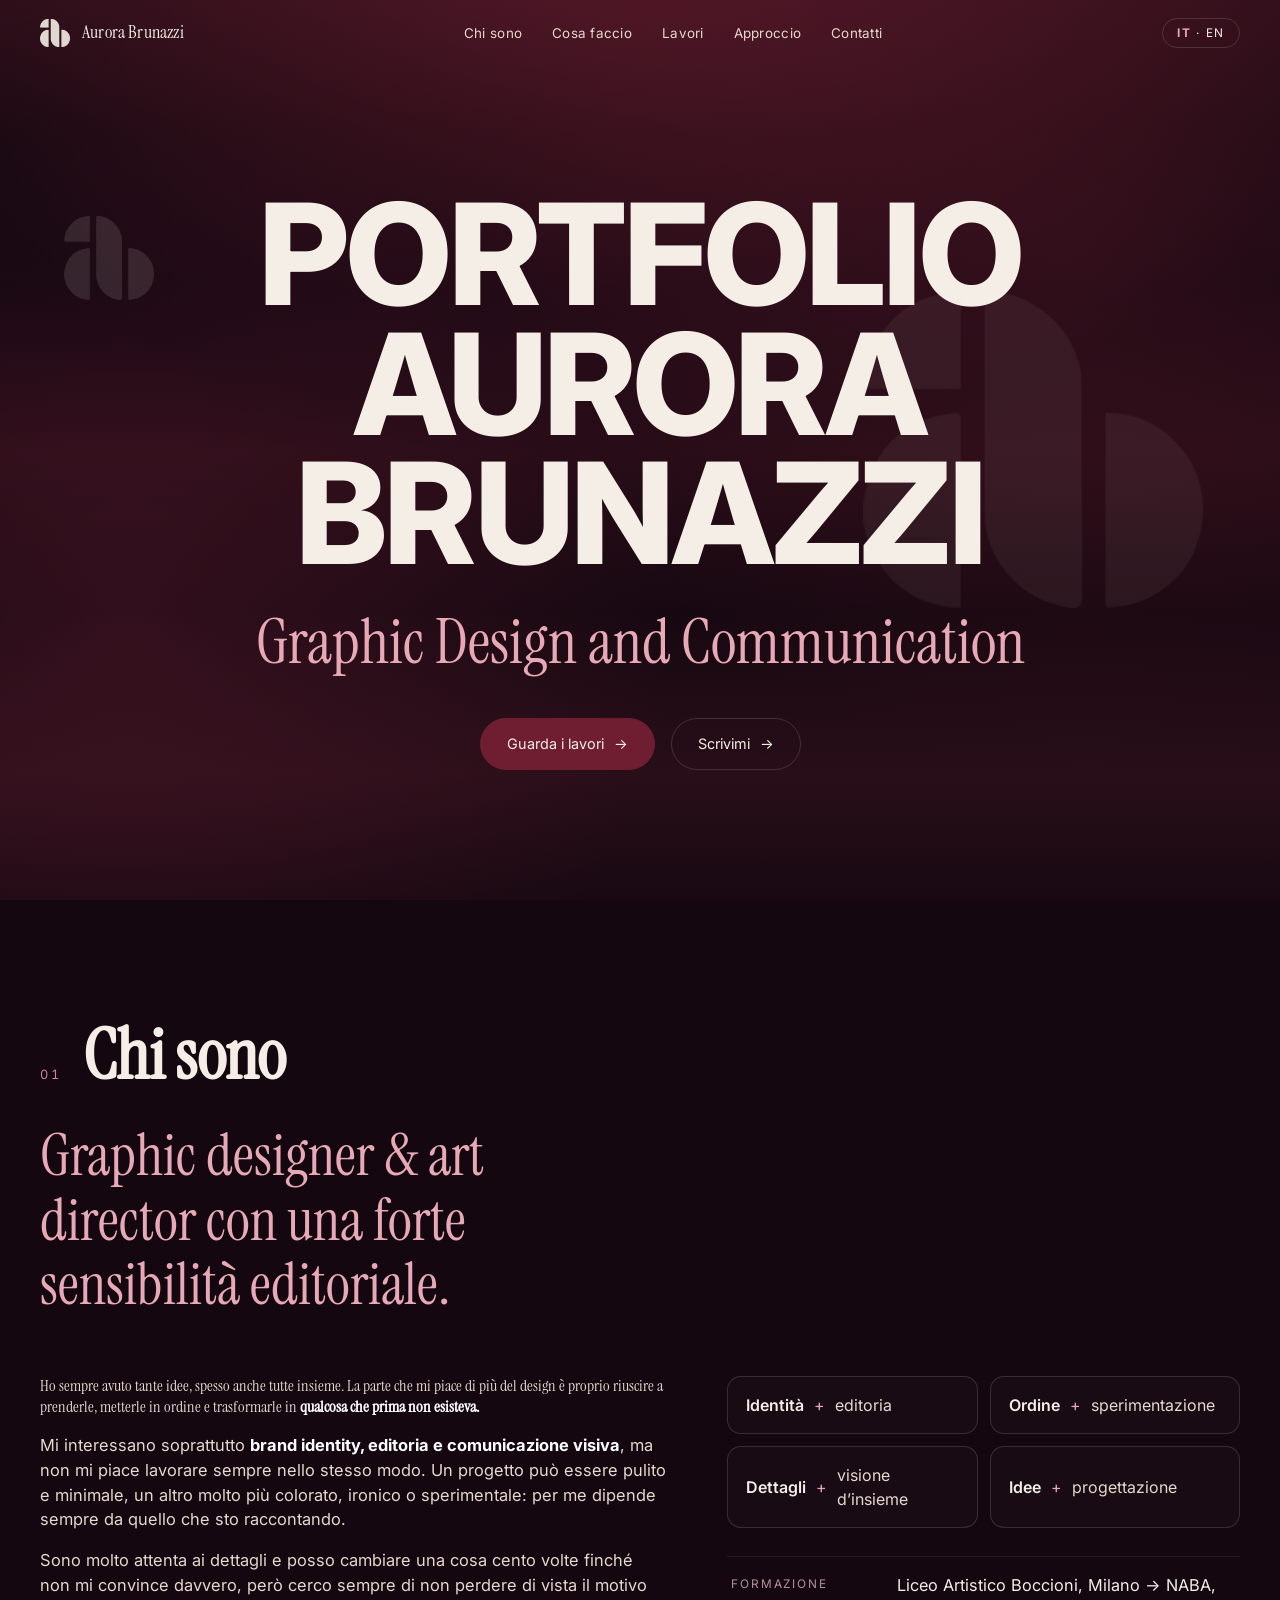
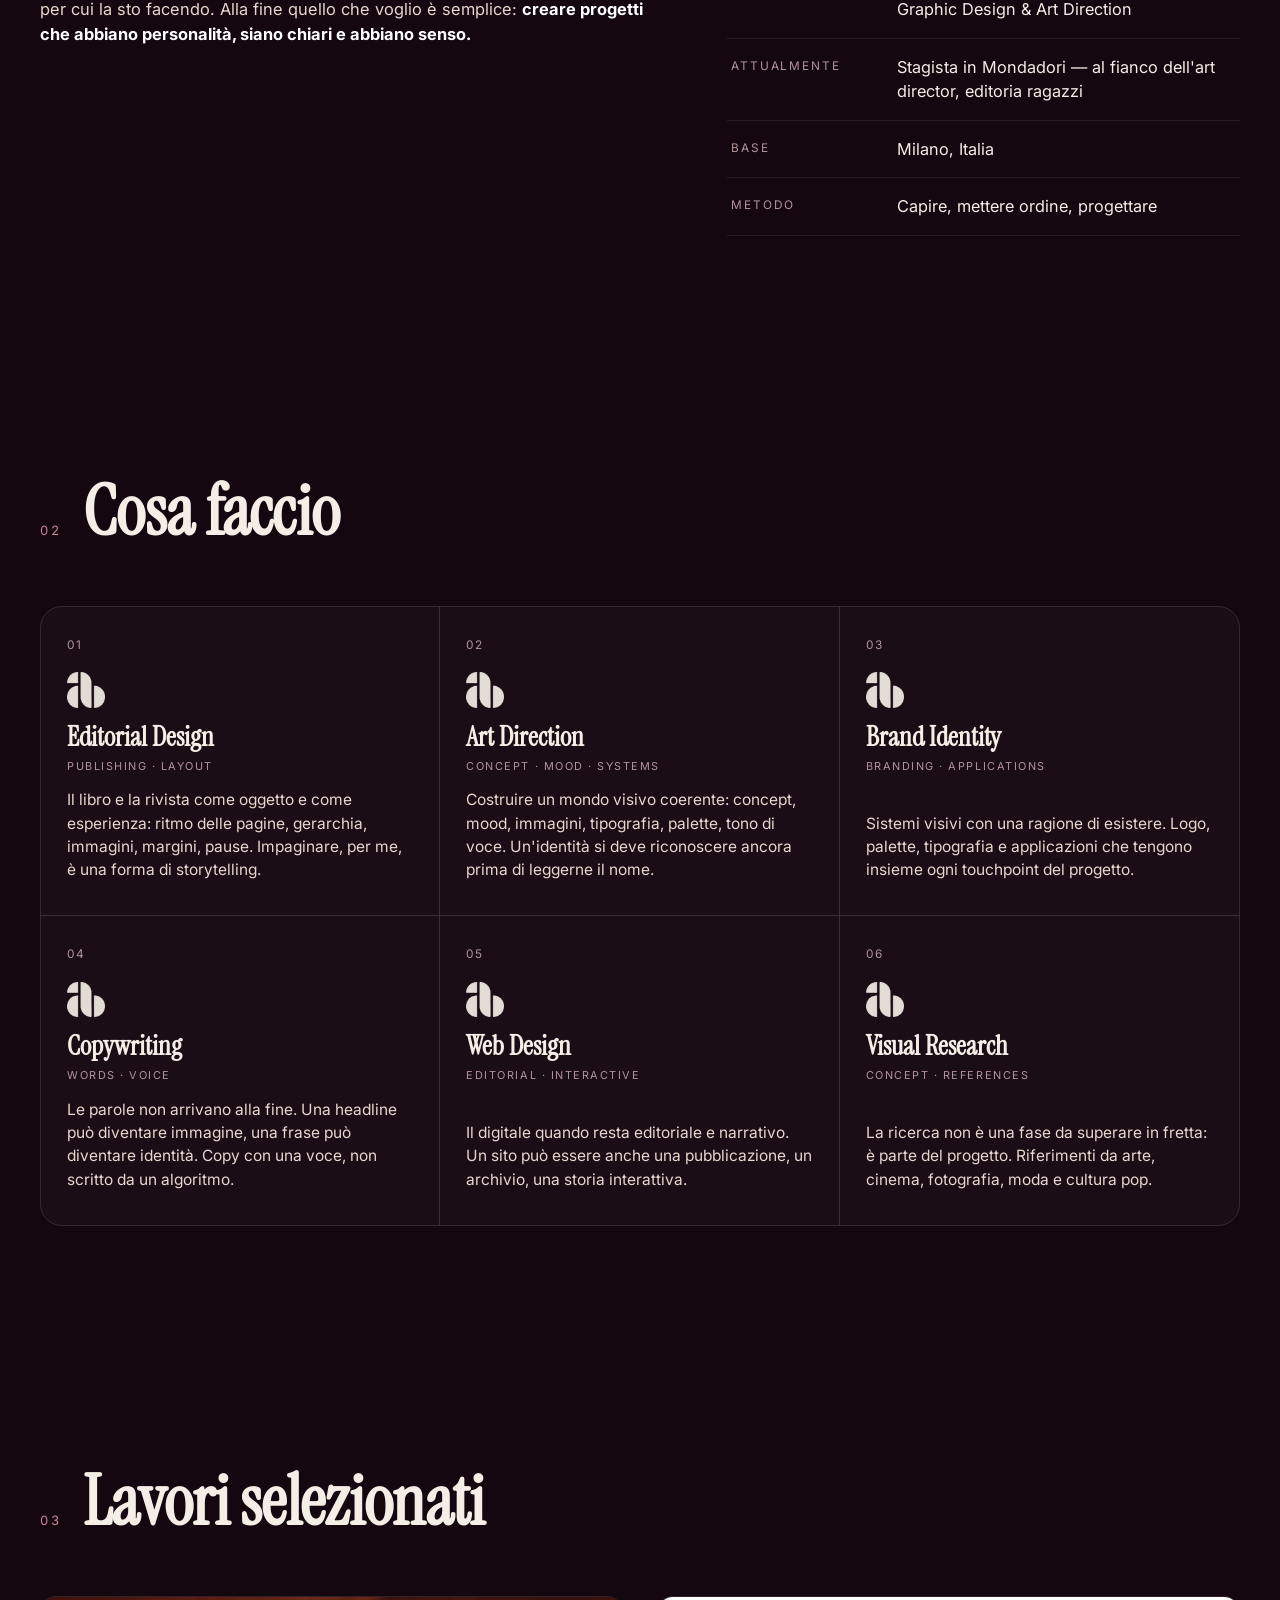
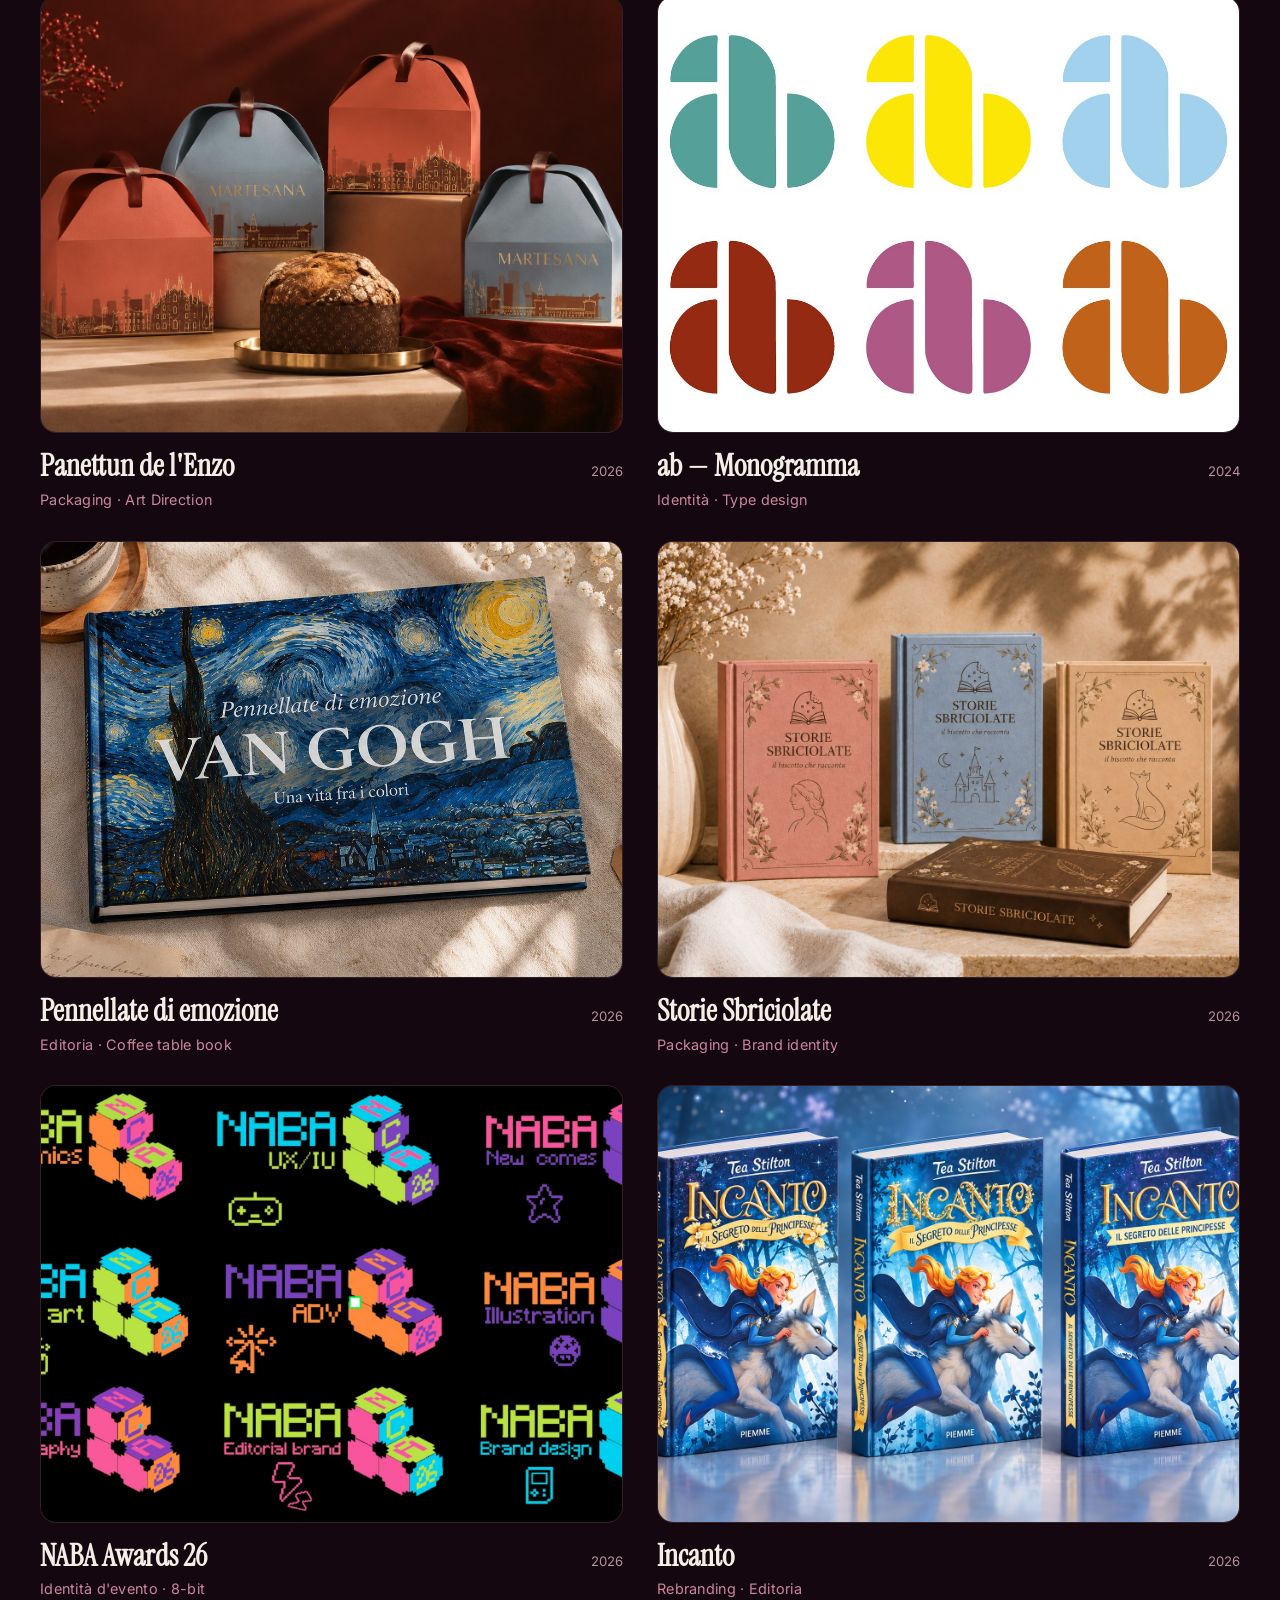
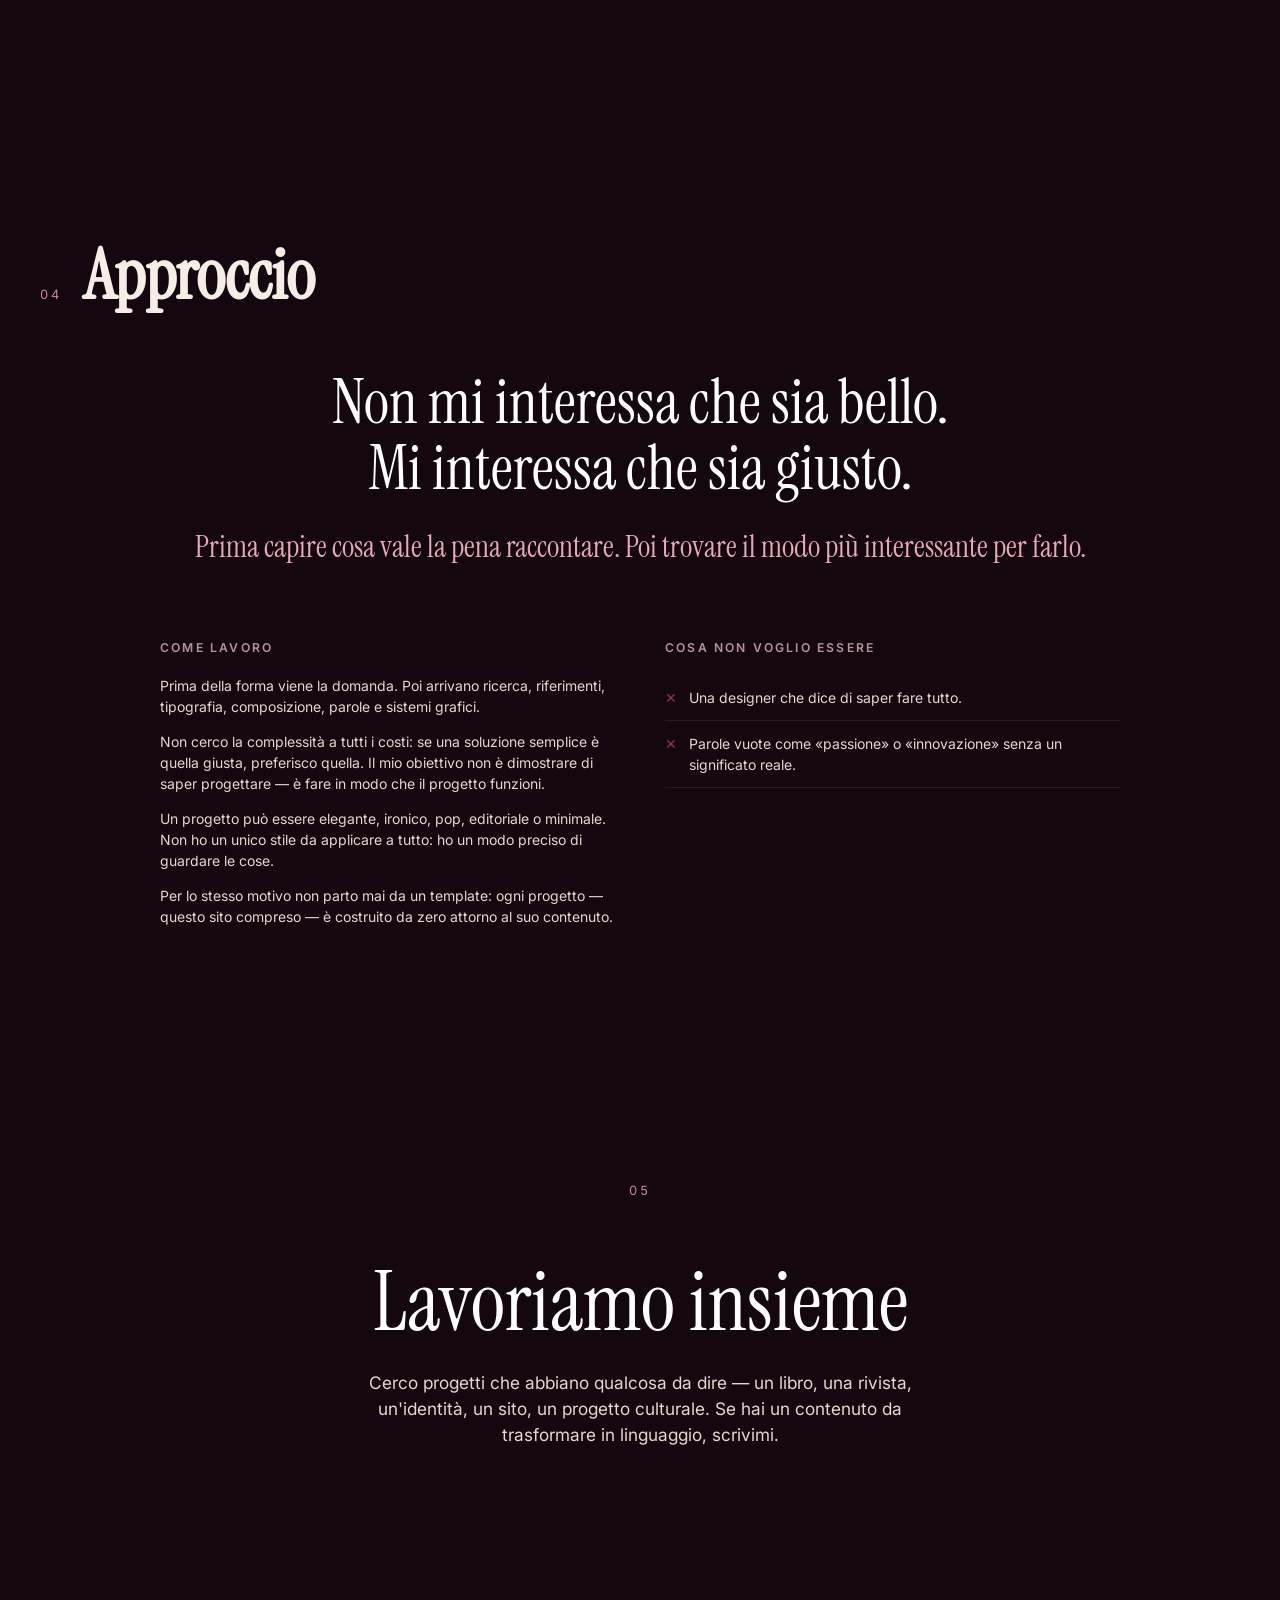
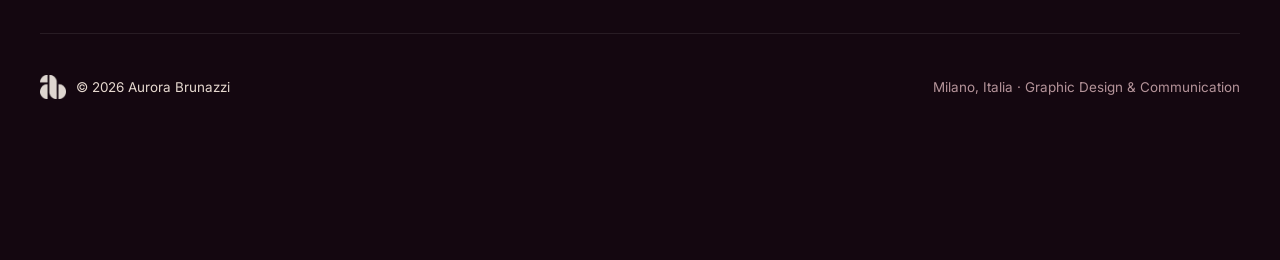
==== commit 2f29b810: "Add files via upload" ====
--- a/index.html
+++ b/index.html
@@ -498,6 +498,6 @@
 addEventListener('keydown',function(e){if(e.key==='Escape')closeDetail();});
 document.querySelectorAll('.card').forEach(function(c){c.onclick=function(){openDetail(c.getAttribute('data-proj'));};});
 </script>
-<link rel="stylesheet" href="progetti.css?v=13"><script src="progetti.js?v=13"></script>
+<link rel="stylesheet" href="progetti.css?v=13"><script src="progetti.js?v=15"></script>
 </body></html>
 </body></html>
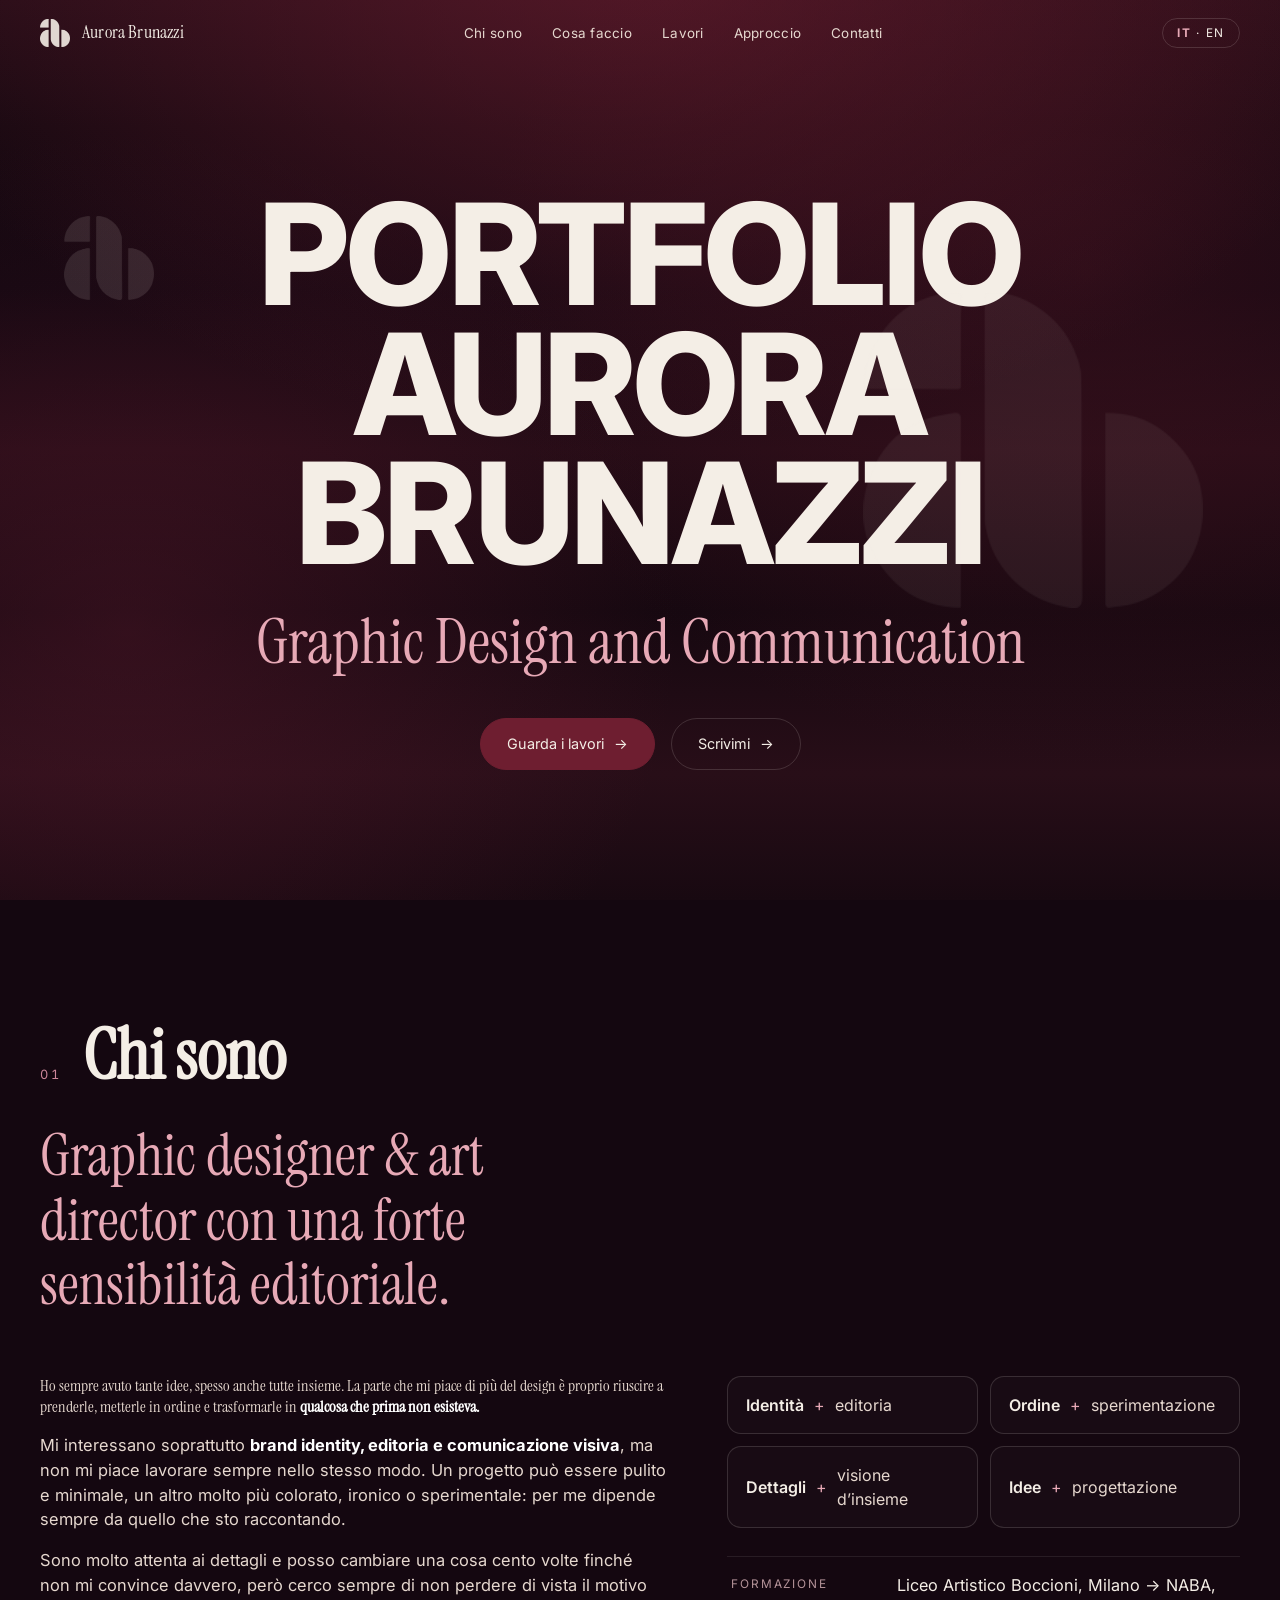
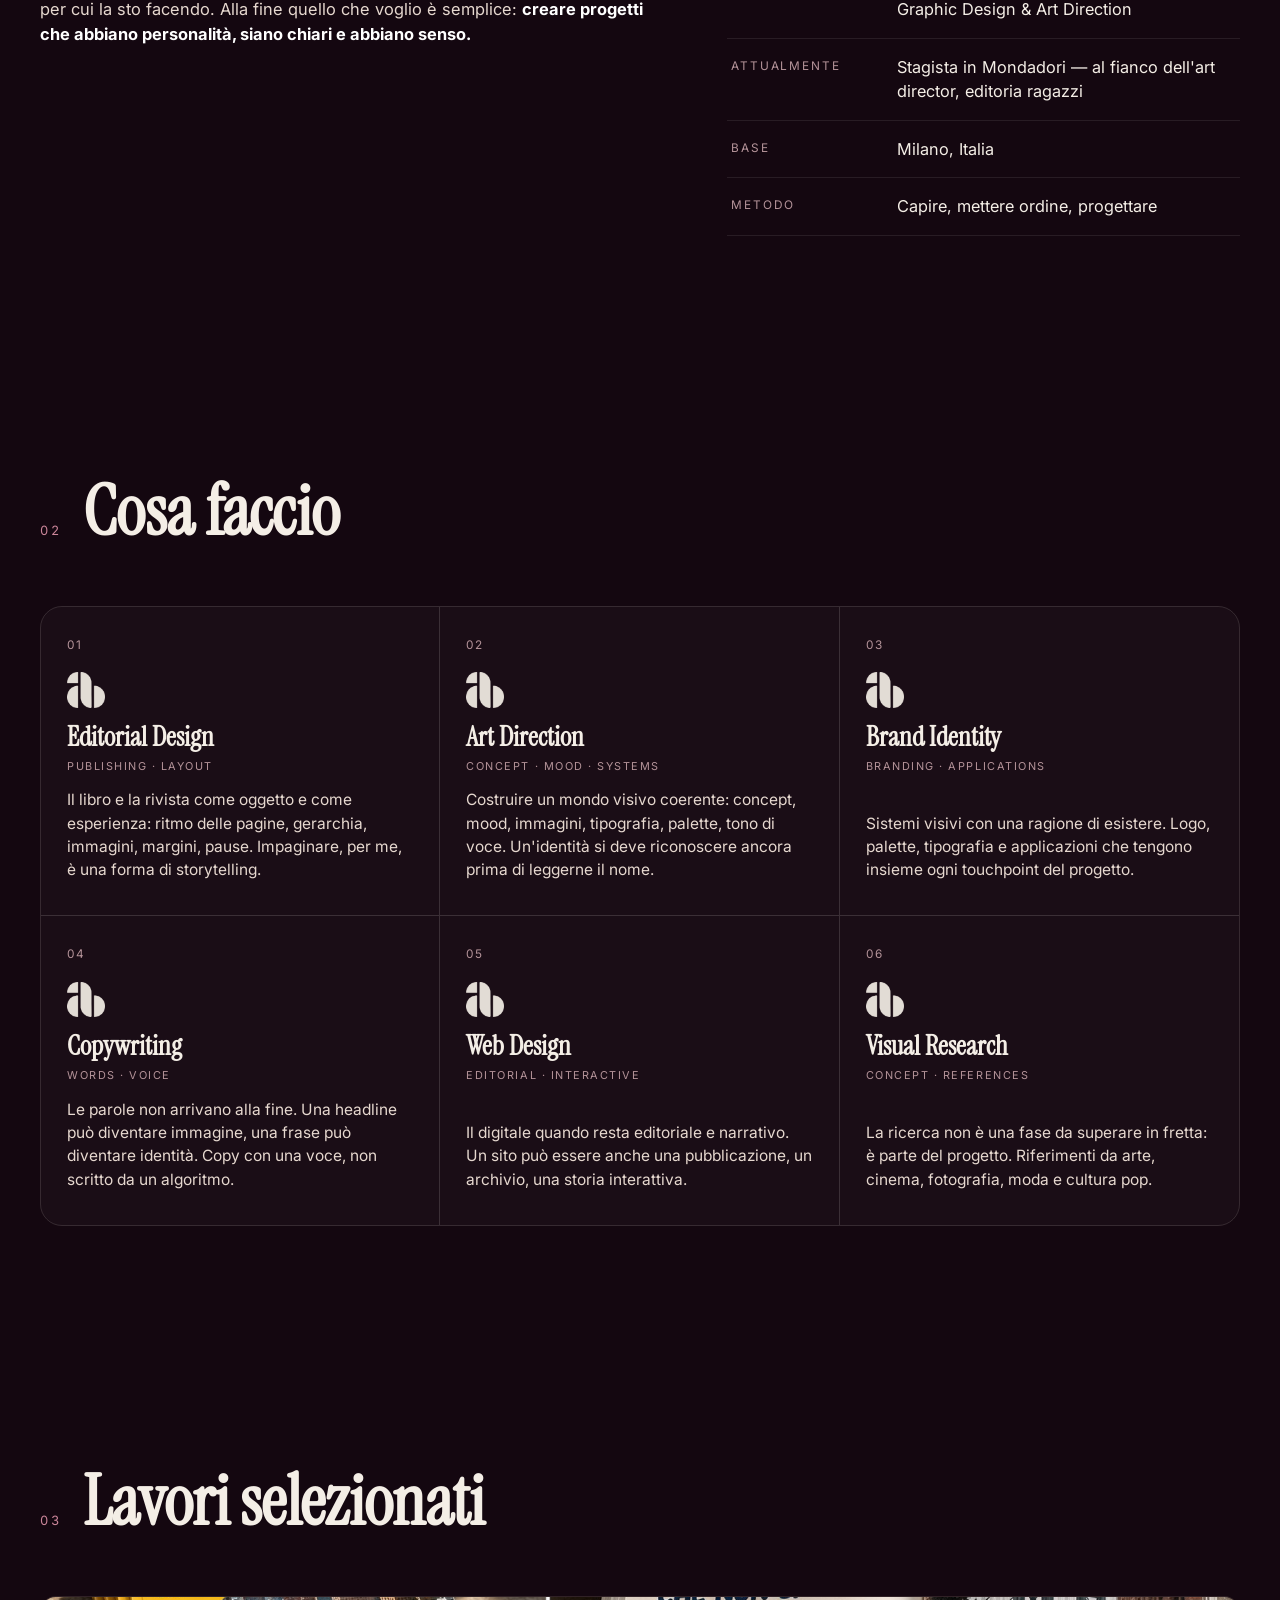
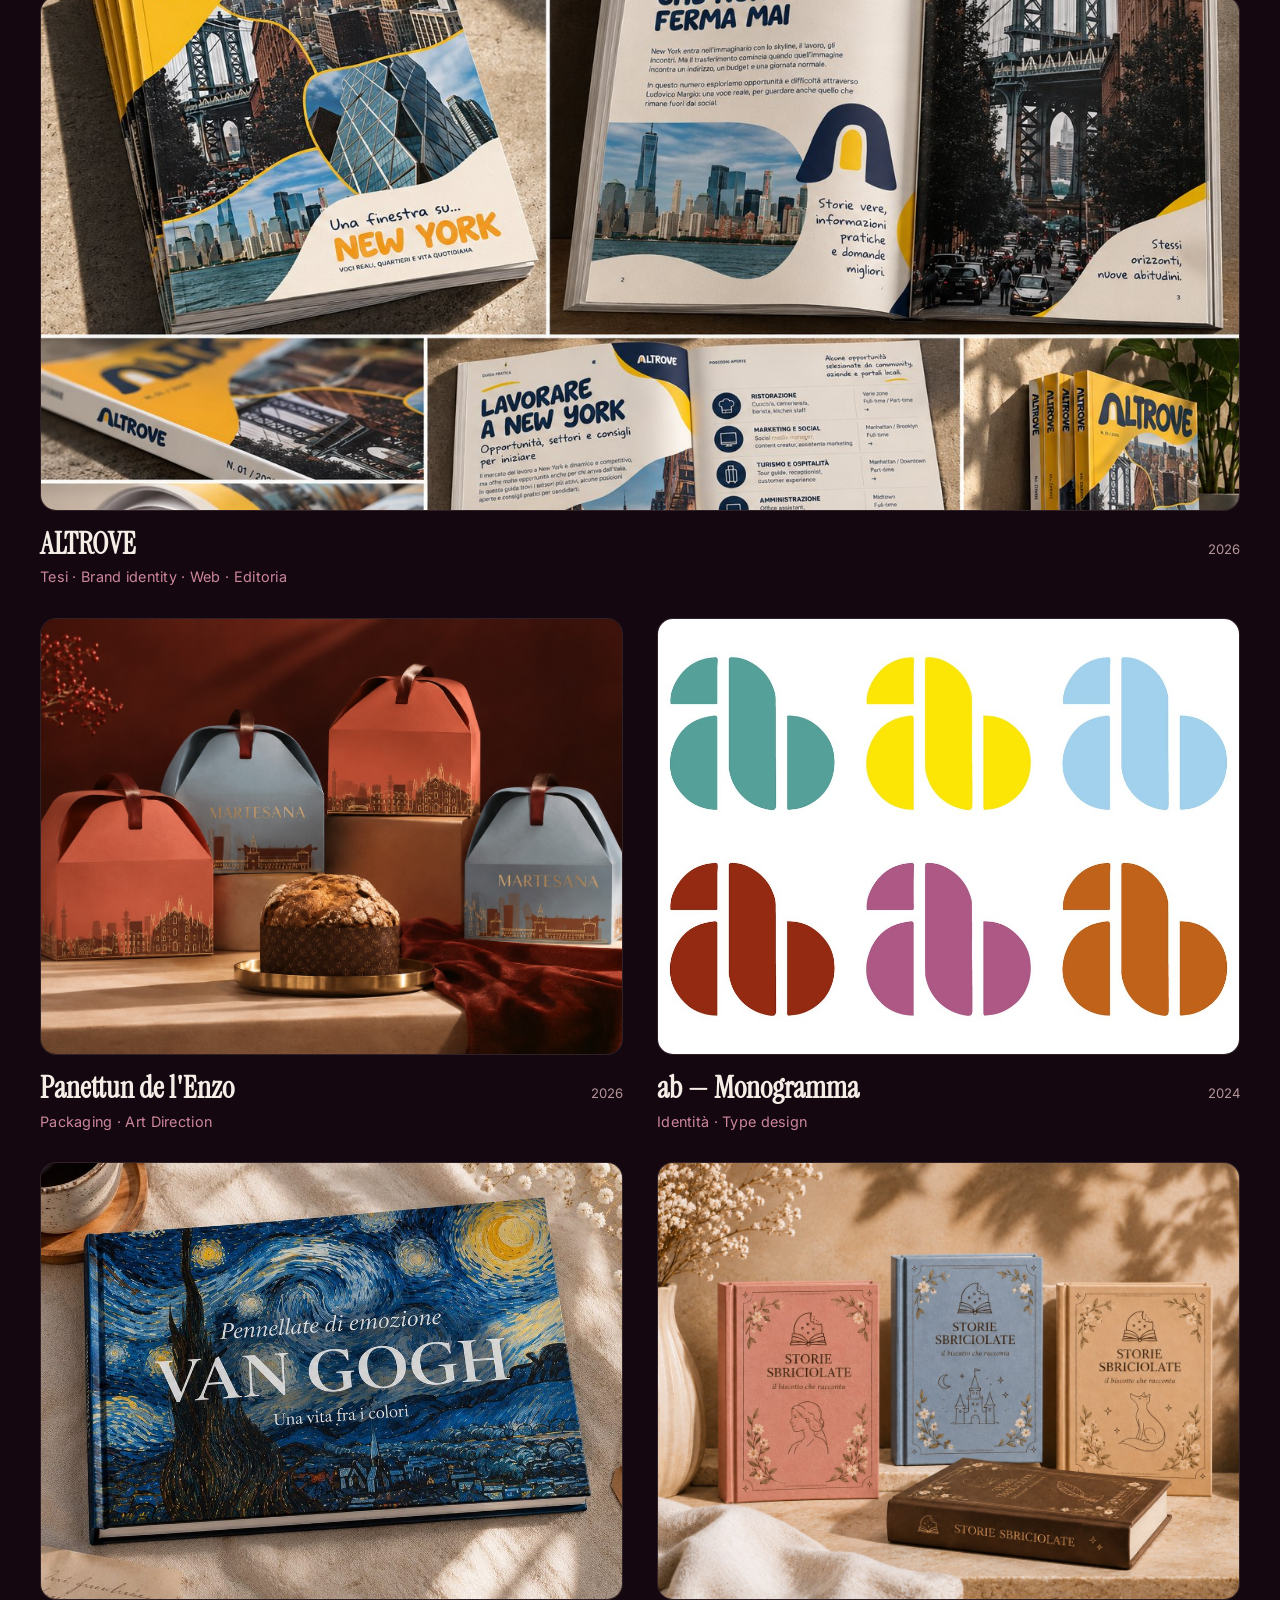
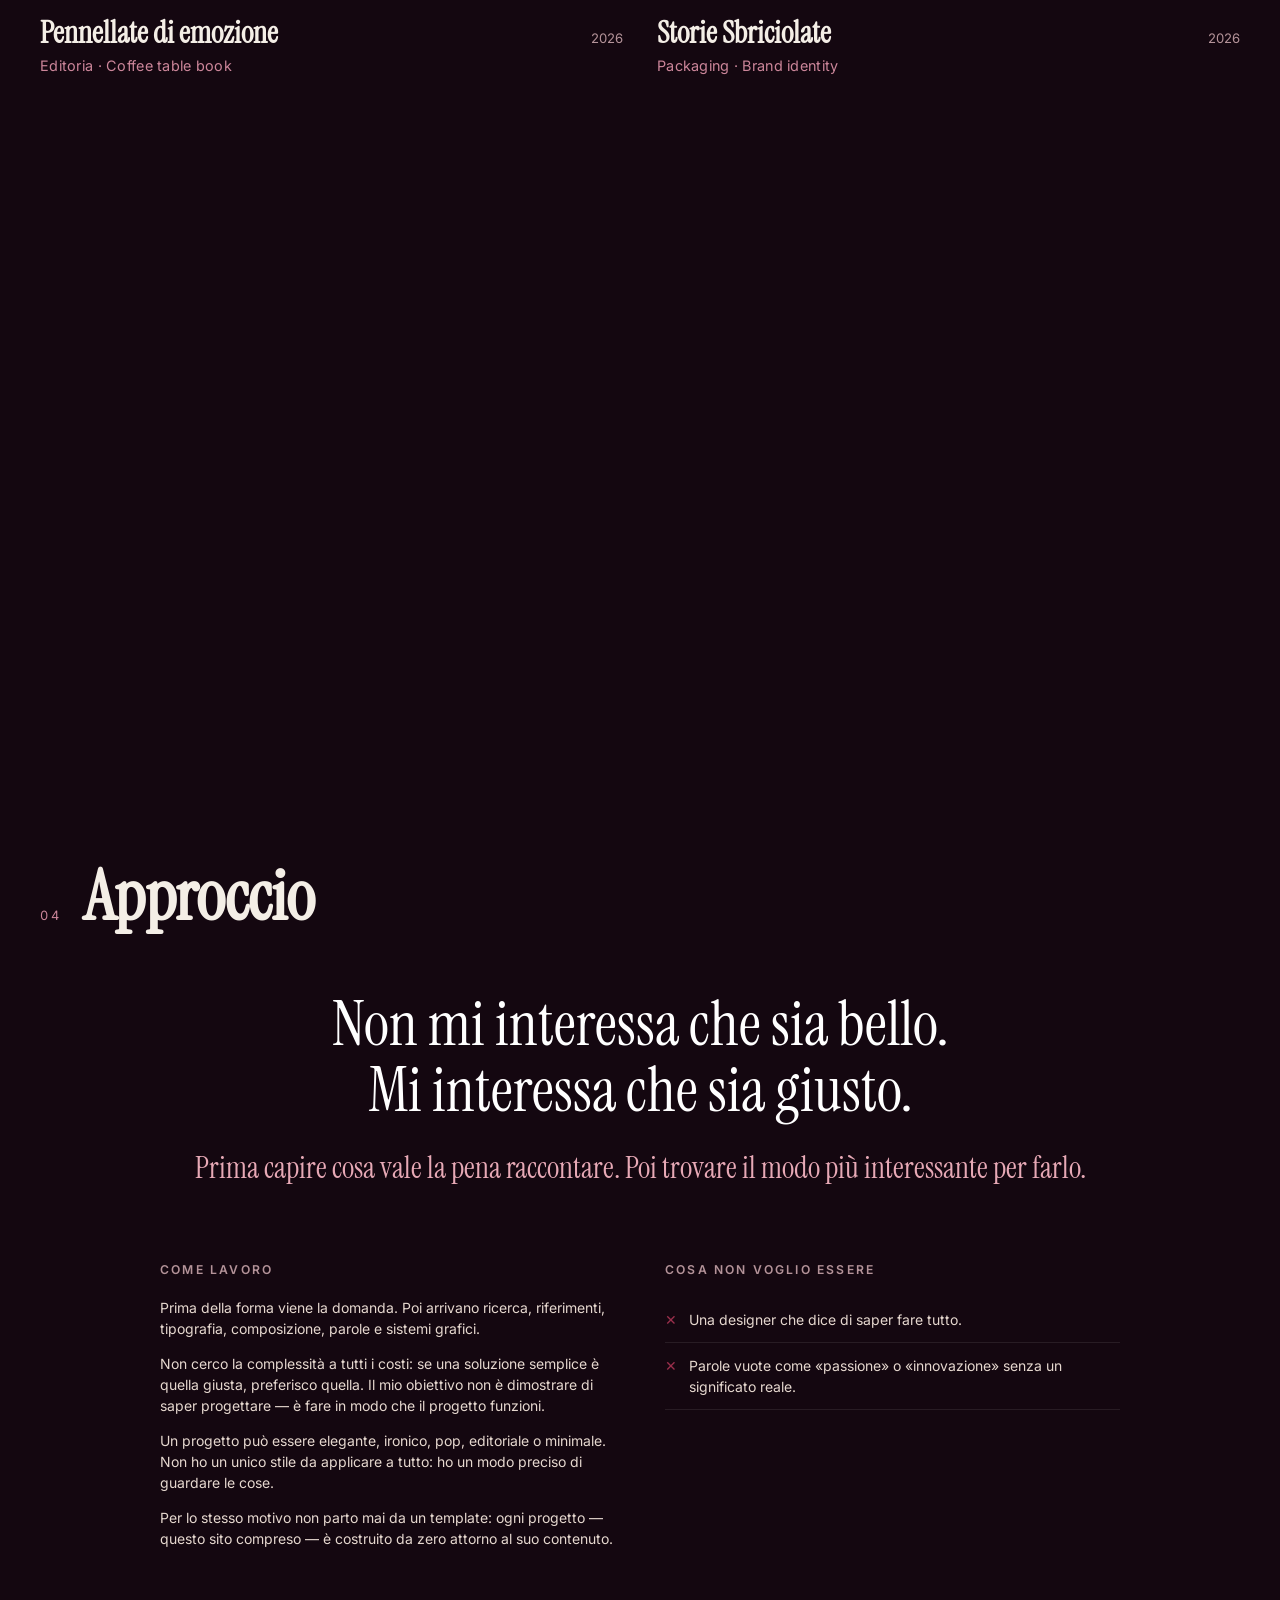
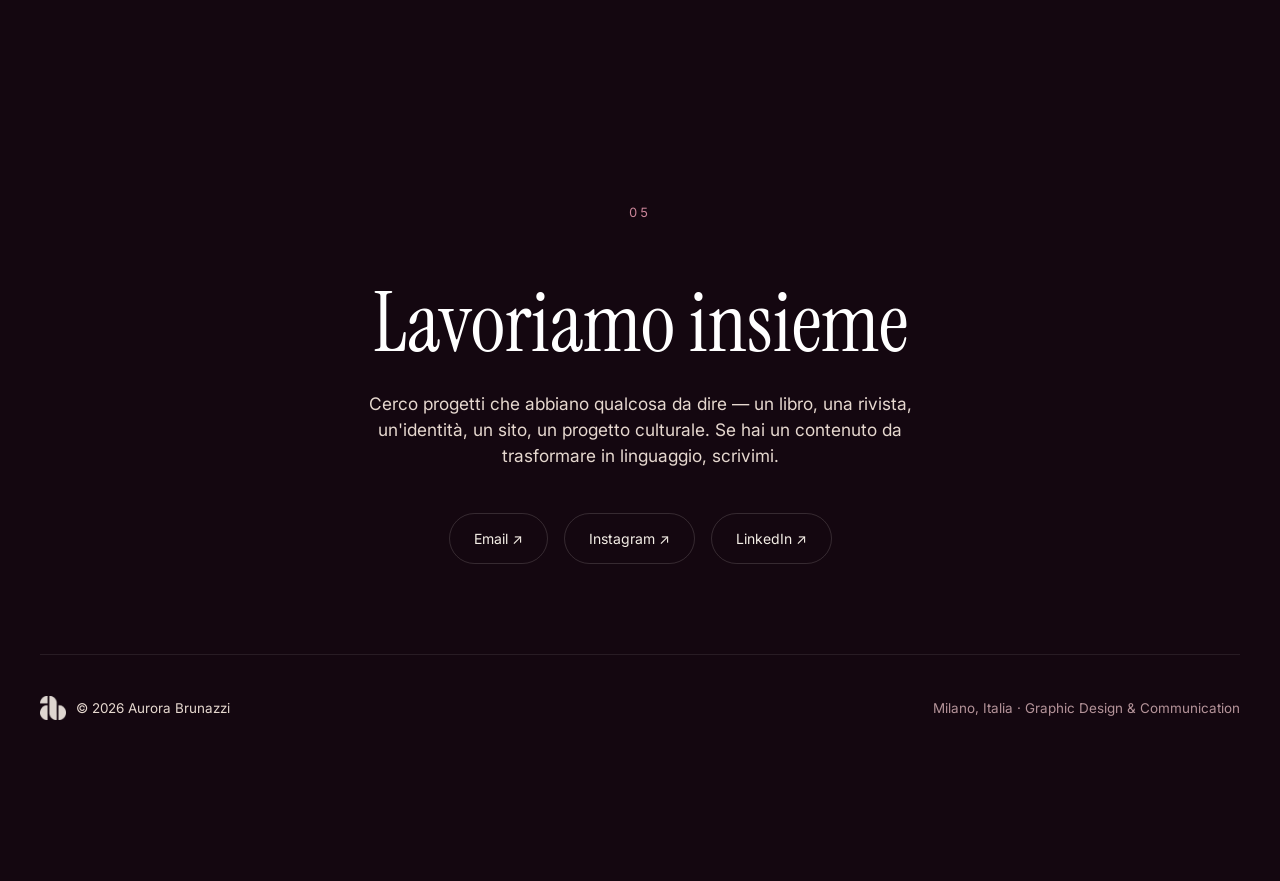
==== commit df3609dc: "Add files via upload" ====
--- a/index.html
+++ b/index.html
@@ -355,7 +355,11 @@
 
 <section class="section" id="lavori"><div class="wrap">
   <div class="sec-head reveal"><span class="n">03</span><h2 data-i18n="lav_h">Lavori selezionati</h2></div>
-  <div class="work-grid"><div class="card reveal" data-proj="martesana">
+  <div class="work-grid"><div class="card reveal" data-proj="altrove">
+          <div class="thumb"><img src="alt_hero.jpg" alt="ALTROVE"></div>
+          <div class="meta"><h3>ALTROVE</h3><span class="yr">2026</span></div>
+          <div class="cat" data-i18n="cat_altrove">Tesi · Brand identity · Web · Editoria</div>
+        </div><div class="card reveal" data-proj="martesana">
           <div class="thumb"><img src="img03.jpg" alt="Panettun de l&#x27;Enzo"></div>
           <div class="meta"><h3>Panettun de l&#x27;Enzo</h3><span class="yr">2026</span></div>
           <div class="cat" data-i18n="cat_martesana">Packaging · Art Direction</div>
@@ -424,7 +428,7 @@
   <div class="detail-inner" id="dinner"></div>
 </div>
 
-<script>window.DET={"incanto": {"title": "Incanto", "cat_it": "Rebranding · Editoria", "cat_en": "Rebranding · Publishing", "year": "2026", "intro_it": "Rebranding del logo di collana per <b>Incanto</b> (Tea Stilton PM), sviluppato in Mondadori. Svecchiare il marchio esistente con un'identità più elegante, materica e versatile.", "intro_en": "Series logo rebranding for <b>Incanto</b> (Tea Stilton PM), developed at Mondadori. Modernising the existing mark with a more elegant, material and versatile identity.", "blocks": [{"t": "meta", "pairs": [["Ruolo / Role", "Direzione artistica, logo, sistema decorativo"], ["Contesto / Context", "Mondadori · Tea Stilton PM"], ["Anno / Year", "2026"], ["Tipo / Type", "Rebranding di collana"]]}, {"t": "duo", "a": "img08.jpg", "b": "img09.jpg", "it": "La collana Incanto con la nuova identità applicata ai due titoli — « Il Segreto delle Principesse » e « Le Guardiane dei Sogni ».", "en": "The Incanto series with the new identity applied to both titles — “Il Segreto delle Principesse” and “Le Guardiane dei Sogni”."}, {"t": "text", "it_h": "La richiesta", "en_h": "The brief", "it": "Il progetto nasce dall'esigenza di <b>svecchiare il logo esistente</b> della collana Incanto — un marchio dorato, decorato e poco attuale — ripensandone l'aspetto visivo. L'obiettivo: un'identità più <b>elegante, riconoscibile e versatile</b>, con una struttura tipografica coerente tra i volumi.", "en": "The project started from the need to <b>modernise the existing logo</b> of the Incanto series — a gilded, over-decorated and dated mark — rethinking its visual appearance. The goal: a more <b>elegant, recognisable and versatile</b> identity, with a coherent typographic structure across volumes."}, {"t": "text", "it_h": "1 · Il logo ridisegnato", "en_h": "1 · The redrawn logo", "it": "Ho <b>ridisegnato la scritta da zero</b>, in piatto: dal vecchio logo — in <b>oro</b>, pesante e datato — alla nuova costruzione tipografica, più pulita, solida ed equilibrata.", "en": "I <b>redrew the wordmark from scratch</b>, flat: from the old logo — in <b>gold</b>, heavy and dated — to the new typographic construction, cleaner, more solid and balanced."}, {"t": "logoba", "old": "img10.png", "ol_it": "Prima · vecchio logo", "ol_en": "Before · old logo", "new": "img11.png", "nl_it": "Dopo · nuovo logo", "nl_en": "After · new logo"}, {"t": "text", "it_h": "2 · Un marchio materico", "en_h": "2 · A material mark", "it": "La scritta diventa un <b>elemento materico</b>, ispirato alla pietra e al marmo: volume, profondità e texture. La costruzione resta <b>fissa e riconoscibile</b>, mentre la <b>cromia del marmo cambia a ogni titolo</b> — così ogni volume ha il suo Incanto, pur restando parte della stessa famiglia.", "en": "The wordmark becomes a <b>material element</b> inspired by stone and marble: volume, depth and texture. The construction stays <b>fixed and recognisable</b>, while the <b>marble hue changes for each title</b> — so every volume has its own Incanto while staying part of the same family."}, {"t": "full", "img": "img12.jpg", "it": "La scritta materica declinata nelle cromie della collana: una per ogni titolo.", "en": "The material wordmark in the series' colourways: one per title."}, {"t": "text", "it_h": "3 · Un fiore e un colore per ogni titolo", "en_h": "3 · A flower and a colour for each title", "it": "Il sistema decorativo è <b>a chiave narrativa</b>: il marmo resta fisso, ma <b>fiore e cromia cambiano a ogni volume</b>, scelti per dialogare con il titolo e la sua trama. « Il Segreto delle Principesse » — ambientato nei boschi d'inverno, tra lupi e principesse — adotta <b>fiori bianchi</b> e tralci verdi, per un'eleganza pura e regale; « Le Guardiane dei Sogni » si tinge di <b>rosa</b>, con <b>roselline</b> che richiamano il suo mondo incantato. Le altre declinazioni — <b>margherite</b> e <b>fiori azzurri</b> — restano pronte per i titoli futuri.", "en": "The decorative system is <b>narrative-driven</b>: the marble stays fixed, while <b>flower and hue change with every volume</b>, chosen to speak to each title and its plot. “Il Segreto delle Principesse” — set in winter woods among wolves and princesses — takes <b>white flowers</b> and green vines for a pure, regal elegance; “Le Guardiane dei Sogni” turns <b>pink</b>, with <b>small roses</b> echoing its enchanted world. The further variants — <b>daisies</b> and <b>blue blossoms</b> — stay ready for future titles."}, {"t": "full", "img": "img13.jpg", "it": "Il decoro botanico: fiori azzurri, margherite bianche e roselline rosa.", "en": "The botanical decoration: blue blossoms, white daisies and little pink roses."}, {"t": "text", "it_h": "4 · I cartigli dei titoli", "en_h": "4 · The title banners", "it": "Per ogni titolo ho <b>ridisegnato il cartiglio</b>: dal vecchio nastro dorato a nuovi cartigli acquarellati, con fiori e cromie coordinate alla scritta.", "en": "For each title I <b>redrew the banner</b>: from the old gilded ribbon to new watercolour banners, with flowers and hues coordinated to the wordmark."}, {"t": "full", "img": "img14.jpg", "it": "I cartigli ridisegnati per i titoli della collana.", "en": "The redrawn banners for the series' titles."}, {"t": "text", "it_h": "Il confronto: prima e dopo", "en_h": "The comparison: before and after", "it": "I titoli, <b>isolati dalle copertine</b>: solo il marchio, prima e dopo. Dalla vecchia scritta in <b>oro</b> alla nuova in <b>marmo</b>, con il fiore e la cromia dedicati a ogni volume.", "en": "The titles, <b>isolated from the covers</b>: only the mark, before and after. From the old <b>gold</b> wordmark to the new one in <b>marble</b>, with the flower and hue dedicated to each volume."}, {"t": "titleba", "it_h": "« Il Segreto delle Principesse »", "en_h": "“Il Segreto delle Principesse”", "old": "img15.jpg", "new": "img16.jpg", "it": "", "en": ""}, {"t": "titleba", "it_h": "« Le Guardiane dei Sogni »", "en_h": "“Le Guardiane dei Sogni”", "old": "img17.jpg", "new": "img18.jpg", "it": "", "en": ""}, {"t": "text", "it_h": "Le proposte definitive", "en_h": "The final proposals", "it": "<b>Tre proposte, un solo sistema</b>, applicate in parallelo ai due titoli: <b>cartiglio dritto</b>, <b>cartiglio mosso</b> e <b>Incanto con fiori rampicanti</b>. Le colonne qui sotto si leggono in verticale — la stessa proposta sui due libri — per mostrare come un'unica identità si declini, coerente, da un titolo all'altro.", "en": "<b>Three proposals, one system</b>, applied in parallel to the two titles: <b>straight banner</b>, <b>wavy banner</b> and <b>Incanto with climbing flowers</b>. The columns below read vertically — the same proposal on both books — showing how a single identity carries across titles, coherently."}, {"t": "covergrid", "it_h": "« Il Segreto delle Principesse »", "en_h": "“Il Segreto delle Principesse”", "items": [{"img": "img19.jpg", "it": "Cartiglio dritto", "en": "Straight banner"}, {"img": "img20.jpg", "it": "Cartiglio mosso", "en": "Wavy banner"}, {"img": "img21.jpg", "it": "Incanto con fiori rampicanti", "en": "Incanto with climbing flowers"}], "cap_it": "", "cap_en": ""}, {"t": "covergrid", "it_h": "« Le Guardiane dei Sogni »", "en_h": "“Le Guardiane dei Sogni”", "items": [{"img": "img22.jpg", "it": "Cartiglio dritto", "en": "Straight banner"}, {"img": "img23.jpg", "it": "Cartiglio mosso", "en": "Wavy banner"}, {"img": "img24.jpg", "it": "Incanto con fiori rampicanti", "en": "Incanto with climbing flowers"}], "cap_it": "", "cap_en": ""}]}, "martesana": {"title": "Panettun de l'Enzo", "cat_it": "Packaging · Art Direction", "cat_en": "Packaging · Art Direction", "year": "2026", "intro_it": "Direzione creativa e packaging per il panettone premium di <b>Martesana</b> (Milano, 1966). Un omaggio editoriale alla città, tra tradizione dolciaria e linguaggio contemporaneo.", "intro_en": "Creative direction and packaging for the premium panettone of <b>Martesana</b> (Milan, 1966). An editorial homage to the city, between pastry tradition and contemporary language.", "blocks": [{"t": "meta", "pairs": [["Ruolo / Role", "Art direction, packaging, palette"], ["Contesto / Context", "Laboratorio Creativo · Gruppo 4"], ["Anno / Year", "Natale 2026"], ["Team", "Brunazzi, Briamonte, Boetti, Moreira, Bracigliano"]]}, {"t": "full", "img": "img25.jpg", "it": "« Panettun de l'Enzo » — il panettone premium di Martesana nella nuova veste natalizia.", "en": "“Panettun de l'Enzo” — Martesana's premium panettone in its new Christmas identity."}, {"t": "text", "it_h": "Il progetto", "en_h": "The project", "it": "<b>Martesana</b> è una delle realtà più riconoscibili della tradizione dolciaria milanese. Il progetto ripensa l'identità del suo <b>panettone premium</b>, il « Panettun de l'Enzo », con una direzione creativa contemporanea: non più solo un prodotto stagionale, ma un <b>oggetto da esperienza, da regalo e da conservare</b>.", "en": "<b>Martesana</b> is one of the most recognisable names in Milanese pastry tradition. The project rethinks the identity of its <b>premium panettone</b>, the “Panettun de l'Enzo”, with a contemporary creative direction: no longer just a seasonal product, but an <b>object to experience, to gift and to keep</b>."}, {"t": "text", "it_h": "Milano come racconto", "en_h": "Milan as a story", "it": "Il concept nasce come un <b>gesto di celebrazione e memoria</b>: un omaggio intimo ed elegante alla città di Milano, anima e origine del brand. Lo <b>skyline della città</b> — il Duomo, la Galleria, i suoi monumenti — avvolge la scatola e trasforma il packaging in un piccolo racconto urbano.", "en": "The concept is a <b>gesture of celebration and memory</b>: an intimate, elegant homage to Milan, the brand's soul and origin. The city's <b>skyline</b> — the Duomo, the Galleria, its landmarks — wraps around the box and turns the packaging into a small urban story."}, {"t": "full", "img": "img26.jpg", "it": "Moodboard: Milano, i suoi monumenti e la sua luce come riferimento visivo.", "en": "Moodboard: Milan, its landmarks and light as the visual reference."}, {"t": "text", "it_h": "La palette", "en_h": "The palette", "it": "Una palette <b>accesa e riconoscibile</b>, che riprende il rebranding Martesana del 2022 e le cromie degli interni del punto vendita di Milano: un <b>corallo</b> caldo, un <b>azzurro</b> polveroso e un <b>verde salvia</b>, con una variante più scura ed elegante per la versione « alla Sacher ».", "en": "A <b>bright, recognisable</b> palette drawn from Martesana's 2022 rebrand and the colours of its Milan store interiors: a warm <b>coral</b>, a dusty <b>blue</b> and a <b>sage green</b>, with a darker, more elegant variant for the “Sacher-style” version."}, {"t": "full", "img": "img27.jpg", "it": "La palette colori, con i codici Pantone e le varianti dedicate.", "en": "The colour palette, with Pantone codes and dedicated variants."}, {"t": "text", "it_h": "Il packaging e la fustella", "en_h": "The packaging and dieline", "it": "La <b>fustella</b> è progettata perché lo skyline di Milano corra senza interruzioni sulle facce della scatola. La struttura, a <b>sacchetto rigido</b> con maniglia, rende il pack pratico da trasportare e insieme riconoscibile come oggetto da regalo.", "en": "The <b>dieline</b> is designed so Milan's skyline runs seamlessly across the faces of the box. The <b>rigid bag</b> structure with a handle makes the pack easy to carry and, at the same time, recognisable as a gift object."}, {"t": "full", "img": "img28.jpg", "it": "La fustella del pack: lo skyline di Milano avvolge l'intera scatola.", "en": "The pack dieline: Milan's skyline wraps the whole box."}, {"t": "text", "it_h": "Le varianti", "en_h": "The variants", "it": "Il sistema si declina in <b>tre cromie</b> — corallo, azzurro e bordeaux — pensate per gusti e occasioni diversi, mantenendo intatti lo skyline e la struttura: un'identità unica e insieme flessibile.", "en": "The system comes in <b>three colourways</b> — coral, blue and bordeaux — for different tastes and occasions, keeping the skyline and the structure intact: a single yet flexible identity."}, {"t": "full", "img": "img29.jpg", "it": "Le tre varianti cromatiche del pack.", "en": "The three colourways of the pack."}, {"t": "full", "img": "img30.jpg", "it": "Il pack finito, tra tradizione dolciaria e linguaggio contemporaneo.", "en": "The finished pack, between pastry tradition and contemporary language."}]}, "mono": {"title": "ab — Monogramma", "cat_it": "Identità · Type design", "cat_en": "Identity · Type design", "year": "2024", "intro_it": "Un'identità personale costruita su due lettere: la <b>a</b> e la <b>b</b> che condividono l'asta centrale. Sistema geometrico, palette intercambiabile e brand book.", "intro_en": "A personal identity built on two letters: the <b>a</b> and the <b>b</b> sharing a central stem. A geometric system, an interchangeable palette and a brand book.", "blocks": [{"t": "meta", "pairs": [["Ruolo / Role", "Identità, type design, brand book"], ["Anno / Year", "2024"], ["Tipo / Type", "Identità personale"]]}, {"t": "text", "it_h": "Due lettere, un sistema", "en_h": "Two letters, one system", "it": "Il monogramma nasce dalla relazione tra la <b>«a»</b> e la <b>«b»</b>, che condividono l'asta centrale. Qui sotto, il percorso di sviluppo in ordine cronologico — dalla costruzione geometrica alle applicazioni finali.", "en": "The monogram is born from the relationship between the <b>“a”</b> and the <b>“b”</b>, sharing a central stem. Below, the development journey in chronological order — from the geometric construction to the final applications."}, {"t": "text", "it_h": "1 · La costruzione del marchio", "en_h": "1 · Mark construction", "it": "Il segno nasce dalla <b>costruzione geometrica</b>: la «a» e la «b» che condividono l'asta centrale, generate da cerchi e semicerchi e impostate su una <b>griglia modulare</b>.", "en": "The sign comes from a <b>geometric construction</b>: the “a” and “b” sharing the central stem, generated from circles and semicircles and set on a <b>modular grid</b>."}, {"t": "full", "img": "img31.jpg", "it": "La costruzione geometrica del definitivo, su griglia modulare.", "en": "The geometric construction of the final mark, on a modular grid."}, {"t": "text", "it_h": "2 · Marchio in positivo e negativo", "en_h": "2 · Mark, positive and negative", "it": "Definito il segno, il marchio prende forma in <b>bianco e nero</b>, in positivo e negativo: la base solida dell'intera identità.", "en": "Once the sign is defined, the mark takes shape in <b>black and white</b>, positive and negative: the solid base of the whole identity."}, {"t": "duo", "a": "img32.jpg", "b": "img33.jpg", "it": "Il marchio in positivo e negativo.", "en": "The mark in positive and negative."}, {"t": "text", "it_h": "3 · Le versioni a colore", "en_h": "3 · The colour versions", "it": "Il sistema si apre a una <b>palette intercambiabile</b>: lo stesso segno declinato in cromie diverse, fino a diventare pattern.", "en": "The system opens to an <b>interchangeable palette</b>: the same mark declined in different colourways, up to becoming a pattern."}, {"t": "full", "img": "img04.jpg", "it": "Palette intercambiabile: lo stesso segno in cromie diverse.", "en": "Interchangeable palette: the same mark in different colourways."}, {"t": "duo", "a": "img34.jpg", "b": "img35.jpg", "it": "Il pattern, generato dalla ripetizione del monogramma.", "en": "The pattern, generated by repeating the monogram."}, {"t": "text", "it_h": "4 · Il brand book", "en_h": "4 · The brand book", "it": "Tutto il percorso è raccolto nel volume <b>«Produzione di un monogramma»</b>: copertina, pagine interne stampate e rilegatura.", "en": "The whole journey is gathered in the volume <b>“Produzione di un monogramma”</b>: cover, printed inner pages and binding."}, {"t": "grid", "imgs": ["img36.jpg", "img37.jpg", "img38.jpg"], "cols": 3, "it": "Copertina, pagine interne stampate e rilegatura del volume.", "en": "Cover, printed inner pages and binding of the volume.", "ar": null, "fit": null}, {"t": "text", "it_h": "5 · Il biglietto da visita", "en_h": "5 · The business card", "it": "Il biglietto è stampato su <b>carta soft touch rosa</b>, con monogramma e pattern nobilitati a <b>lucido</b> sulle parti in rosso: un contrasto tattile tra il tocco vellutato del fondo e la brillantezza del segno.", "en": "The card is printed on <b>pink soft-touch paper</b>, with the monogram and pattern finished in <b>gloss</b> on the red areas: a tactile contrast between the velvety background and the shine of the mark."}, {"t": "full", "img": "img39.jpg", "it": "La nobilitazione a lucido sul fondo soft touch rosa — fronte e retro.", "en": "The gloss finish on the pink soft-touch base — front and back."}, {"t": "duo", "a": "img40.png", "b": "img41.jpg", "it": "Il fronte con il monogramma e il retro con i contatti.", "en": "The front with the monogram and the back with contacts."}, {"t": "text", "it_h": "6 · Il marchio in rilievo e le applicazioni", "en_h": "6 · The embossed mark and applications", "it": "Il marchio prende corpo nella <b>stampa a rilievo</b> e si estende a un intero sistema di merchandising.", "en": "The mark takes shape in <b>embossed print</b> and extends to a full merchandising system."}, {"t": "full", "img": "img42.jpg", "it": "Il marchio in rilievo.", "en": "The embossed mark."}, {"t": "text", "it_h": "Le applicazioni del logo", "en_h": "Logo applications", "it": "Il monogramma vive su un intero sistema di <b>merchandising</b>, declinato in tre mondi cromatici: a colori, in versione pastello e in dark.", "en": "The monogram lives across a full <b>merchandising</b> system, in three colour worlds: full-colour, pastel and dark."}, {"t": "full", "img": "img43.jpg", "it": "Applicazioni a colori: tote, borraccia, cappellino, quaderni, badge, adesivi e pattern.", "en": "Full-colour applications: tote, bottle, cap, notebooks, badges, stickers and pattern."}, {"t": "full", "img": "img44.jpg", "it": "La versione pastello del sistema.", "en": "The pastel version of the system."}, {"t": "full", "img": "img45.jpg", "it": "La versione dark del sistema.", "en": "The dark version of the system."}]}, "vangogh": {"title": "Pennellate di emozione", "cat_it": "Editoria · Coffee table book", "cat_en": "Publishing · Coffee table book", "year": "2026", "intro_it": "Coffee table book orizzontale sulla vita e sul colore di <b>Vincent Van Gogh</b>: una vita fra i colori, raccontata come un percorso emotivo oltre che biografico.", "intro_en": "A landscape coffee table book on the life and colour of <b>Vincent Van Gogh</b>: a life among colours, told as an emotional journey as much as a biographical one.", "blocks": [{"t": "meta", "pairs": [["Ruolo / Role", "Progetto editoriale, impaginazione"], ["Anno / Year", "2026"], ["Tipo / Type", "Coffee table book"]]}, {"t": "text", "it_h": "Una vita fra i colori", "en_h": "A life among colours", "it": "Un coffee table book orizzontale che racconta <b>Vincent Van Gogh</b> non solo attraverso la biografia, ma attraverso il colore come linguaggio emotivo. Ritmo delle pagine, grandi campiture e un dialogo continuo tra testo e immagine.", "en": "A landscape coffee table book that tells <b>Vincent Van Gogh</b> not only through biography but through colour as an emotional language. Page rhythm, large fields of colour and a constant dialogue between text and image."}, {"t": "full", "img": "img05.jpg", "it": "«Pennellate di emozione» — una vita fra i colori.", "en": "“Pennellate di emozione” — a life among colours."}, {"t": "text", "it_h": "Il progetto", "en_h": "The project", "it": "Un <b>coffee table book orizzontale</b> (28×21 cm, 64 pagine) che celebra la forza espressiva del colore e la profondità dell'animo dell'artista. Un racconto per immagini e parole, pensato per coinvolgere, ispirare e lasciare il segno.", "en": "A <b>landscape coffee table book</b> (28×21 cm, 64 pages) celebrating the expressive power of colour and the depth of the artist's soul. A story told through images and words, meant to engage, inspire and leave a mark."}, {"t": "specs", "it_h": "Specifiche tecniche", "en_h": "Technical specs", "items": [{"it_h": "Formato", "en_h": "Format", "it": "28 × 21 cm (orizzontale)", "en": "28 × 21 cm (landscape)"}, {"it_h": "Pagine", "en_h": "Pages", "it": "64", "en": "64"}, {"it_h": "Carta", "en_h": "Paper", "it": "Patinata opaca di alta qualità, 170 g/m²", "en": "High-quality matte coated, 170 gsm"}, {"it_h": "Copertina", "en_h": "Cover", "it": "Cartonata rigida con sovraccoperta", "en": "Hardback with dust jacket"}, {"it_h": "Rilegatura", "en_h": "Binding", "it": "Cucitura a filo refe", "en": "Thread-sewn"}, {"it_h": "Stampa", "en_h": "Print", "it": "Alta definizione in quadricromia", "en": "High-definition four-colour"}]}, {"t": "palette", "it_h": "Palette colori", "en_h": "Colour palette", "items": [{"name": "Blu notte", "hex": "#071D33", "cmyk": "RGB 7·29·51"}, {"name": "Blu", "hex": "#1E466C", "cmyk": "RGB 30·70·108"}, {"name": "Petrolio", "hex": "#587884", "cmyk": "RGB 88·120·132"}, {"name": "Salvia", "hex": "#869582", "cmyk": "RGB 134·149·130"}, {"name": "Oro", "hex": "#C9AB64", "cmyk": "RGB 201·171·100"}, {"name": "Ocra", "hex": "#B27B1D", "cmyk": "RGB 178·123·29"}]}, {"t": "text", "it_h": "Le pagine interne", "en_h": "Inner spreads", "it": "Ogni spread attraversa una fase della vita e del colore di Van Gogh, tra testo in colonna, citazioni d'autore e grandi riproduzioni delle opere: dal <b>periodo olandese</b> e le <b>nature morte</b>, ad <b>Arles</b>, il <b>Caffè di notte</b> e i <b>Girasoli</b>, fino alle crisi di <b>Saint-Rémy</b> e alla <b>«Notte stellata»</b>.", "en": "Each spread moves through a phase of Van Gogh's life and colour, between columned text, quotes and large reproductions of the works: from the <b>Dutch period</b> and the <b>still lifes</b>, to <b>Arles</b>, the <b>Night Café</b> and the <b>Sunflowers</b>, up to the <b>Saint-Rémy</b> crises and the <b>“Starry Night”</b>."}, {"t": "grid", "imgs": ["img46.jpg", "img47.jpg", "img48.jpg", "img49.jpg", "img50.jpg", "img51.jpg", "img52.jpg"], "cols": 1, "it": "Le pagine interne: testo, citazioni e grandi riproduzioni delle opere, spread dopo spread.", "en": "The inner spreads: text, quotes and large reproductions of the works, spread after spread.", "ar": "2.5", "fit": null}, {"t": "text", "it_h": "I capitoli", "en_h": "The chapters", "it": "L'apertura dei capitoli: <b>«Gli inizi di un genio»</b> e <b>«Parigi e l'incontro con gli Impressionisti»</b>, con il testo in colonna e la grande immagine d'apertura.", "en": "The chapter openers: <b>“The beginnings of a genius”</b> and <b>“Paris and the encounter with the Impressionists”</b>, with columned text and the large opening image."}, {"t": "grid", "imgs": ["img53.jpg", "img54.jpg"], "cols": 1, "it": "I due capitoli, con lo stesso impianto d'impaginazione.", "en": "The two chapters, with the same layout system.", "ar": "2.5", "fit": null}, {"t": "text", "it_h": "Dettagli e rilegatura", "en_h": "Details and binding", "it": "Copertina cartonata rigida con sovraccoperta plastificata opaca e vernice selettiva, carte di alta qualità e <b>rilegatura a filo refe</b> per garantire durata e apertura perfetta.", "en": "Hard bound cover with matte-laminated dust jacket and spot varnish, high-quality paper and <b>thread sewn binding</b> for durability and perfect opening."}, {"t": "grid", "imgs": ["img55.jpg", "img56.jpg", "img57.jpg"], "cols": 3, "it": "Dorso, apertura del volume e dettaglio di copertina.", "en": "Spine, the open volume and a cover detail.", "ar": null, "fit": null}]}, "storie": {"title": "Storie Sbriciolate", "cat_it": "Packaging · Brand identity", "cat_en": "Packaging · Brand identity", "year": "2026", "intro_it": "«Il biscotto che racconta». Packaging a forma di libro in cui ogni biscotto diventa un frammento di una storia, tra editoria, identità di marca e gioco narrativo.", "intro_en": "“The biscuit that tells a story”. Book-shaped packaging where each biscuit becomes a fragment of a tale — between publishing, brand identity and narrative play.", "blocks": [{"t": "meta", "pairs": [["Ruolo / Role", "Brand design, packaging, copy"], ["Contesto / Context", "NABA · Esame di Packaging · Brand Design"], ["Anno / Year", "2024/25"], ["Tipo / Type", "Packaging editoriale"]]}, {"t": "full", "img": "img06.jpg", "it": "Le tre collane e la linea « Grandi classici » in finitura scura.", "en": "The three collections and the dark-finish “Great classics” line."}, {"t": "text", "it_h": "Il concept — ogni biscotto è un capitolo", "en_h": "The concept — every biscuit is a chapter", "it": "<b>«Storie Sbriciolate»</b> fonde la bellezza della letteratura con la dolcezza di un gesto quotidiano. Ogni confezione contiene un estratto di un testo letterario — classici intramontabili, racconti contemporanei e voci nuove: ogni biscotto è un «capitolo», <b>incartato singolarmente con una frase</b> del racconto, che trasforma ogni morso in un momento di scoperta.", "en": "<b>«Storie Sbriciolate»</b> blends the beauty of literature with the sweetness of an everyday gesture. Each pack holds an extract from a literary text — timeless classics, contemporary tales and new voices: every biscuit is a “chapter”, <b>individually wrapped with a sentence</b> from the tale, turning each bite into a moment of discovery."}, {"t": "text", "it_h": "Le tre collane", "en_h": "The three collections", "it": "Tre linee tematiche, ognuna con la sua copertina, il suo colore e la sua illustrazione: <b>«Storie di donne»</b>, <b>«Fiabe e racconti»</b> e <b>«Grandi classici»</b>.", "en": "Three thematic lines, each with its own cover, colour and illustration: <b>“Stories of women”</b>, <b>“Fairy tales”</b> and <b>“Great classics”</b>."}, {"t": "full", "img": "img58.jpg", "it": "Le tre collane tematiche.", "en": "The three thematic collections."}, {"t": "text", "it_h": "Iconografia e pattern", "en_h": "Iconography and pattern", "it": "Dalle <b>icone</b> dal tratto sottile — il biscotto-libro e le illustrazioni di ogni collana — nascono i <b>pattern</b> del brand, declinati nei colori delle collane: dal libro aperto alle trame geometriche e scacchiere.", "en": "From the thin-line <b>icons</b> — the biscuit-book and each collection's illustration — come the brand <b>patterns</b>, in the collections' colours: from the open book to geometric weaves and checkerboards."}, {"t": "full", "img": "img59.jpg", "it": "I pattern del brand, declinati nei colori delle collane.", "en": "The brand patterns, in the collections' colours."}, {"t": "text", "it_h": "Palette colori", "en_h": "Colour palette", "it": "Una palette calda e letteraria: <b>beige, marrone, rosa e celeste</b>, ognuno legato a una collana.", "en": "A warm, literary palette: <b>beige, brown, pink and light blue</b>, each tied to a collection."}, {"t": "palette", "it_h": "Palette colori", "en_h": "Colour palette", "items": [{"name": "Beige", "hex": "#CBB89D", "cmyk": "CMYK 20·25·40·5"}, {"name": "Marrone", "hex": "#8B6F4E", "cmyk": "CMYK 35·50·70·25"}, {"name": "Rosa", "hex": "#D9777A", "cmyk": "CMYK 10·60·35·0"}, {"name": "Celeste", "hex": "#A7C4D9", "cmyk": "CMYK 35·10·10·0"}]}, {"t": "text", "it_h": "Il packaging", "en_h": "The packaging", "it": "La struttura richiama un <b>libro tascabile</b> (13×18×6 cm), con apertura scorrevole che rivela i biscotti. All'interno, i biscotti sono avvolti singolarmente in carta con frasi del racconto, con QR e braille sul dorso.", "en": "The structure recalls a <b>pocket book</b> (13×18×6 cm), with a sliding opening that reveals the biscuits. Inside, each biscuit is wrapped in paper with sentences from the tale, with QR and braille on the spine."}, {"t": "full", "img": "img60.jpg", "it": "La struttura del pack e l'apertura a libro.", "en": "The pack structure and its book-like opening."}, {"t": "text", "it_h": "La fustella del pack", "en_h": "The packaging dieline", "it": "La <b>progettazione della fustella</b> del box a libro: la copertina esterna (quarta, dorso e fronte) e la vaschetta interna che accoglie i biscotti, con tutte le quote di taglio e cordonatura.", "en": "The <b>dieline design</b> of the book-box: the outer cover (back, spine and front) and the inner tray that holds the biscuits, with all cut and crease measurements."}, {"t": "full", "img": "img61.jpg", "it": "Fustella del box a libro: copertina esterna e vaschetta interna.", "en": "Book-box dieline: outer cover and inner tray."}, {"t": "text", "it_h": "Il meccanismo di chiusura", "en_h": "The closure mechanism", "it": "La chiusura è <b>calamitata</b>: calamite a disco incassate nella copertina e nella vaschetta garantiscono una chiusura sicura e stabile, un'estetica pulita e invisibile e un'apertura fluida e duratura.", "en": "A <b>magnetic</b> closure: disc magnets embedded in the cover and the tray ensure a secure, stable close, a clean and invisible look and a smooth, durable opening."}, {"t": "full", "img": "img62.jpg", "it": "Il meccanismo di chiusura calamitata.", "en": "The magnetic closure mechanism."}, {"t": "text", "it_h": "Le fustelle delle collane", "en_h": "The collections' dielines", "it": "La grafica di packaging stesa per ognuna delle <b>quattro collane</b>: fronte con l'illustrazione, dorso e retro con valori nutrizionali, ingredienti, QR code e dati di legge.", "en": "The flat packaging artwork for each of the <b>four collections</b>: front with the illustration, spine and back with nutrition facts, ingredients, QR code and legal information."}, {"t": "grid", "imgs": ["img63.jpg", "img64.jpg", "img65.jpg", "img66.jpg"], "cols": 2, "it": "Le quattro varianti di collana stese come fustella: Storie di donne, Fiabe e racconti, e i Grandi classici.", "en": "The four collection variants laid flat as dielines: Stories of women, Fairy tales and the Great classics.", "ar": 1.5, "fit": null}, {"t": "features", "it_h": "I valori del brand", "en_h": "The brand values", "items": [{"icon": "leaf", "it_h": "Sostenibilità", "en_h": "Sustainability", "it": "Materiali riciclabili e scelte responsabili.", "en": "Recyclable materials and responsible choices."}, {"icon": "book", "it_h": "Cultura", "en_h": "Culture", "it": "La letteratura alla portata di tutti.", "en": "Literature within everyone's reach."}, {"icon": "people", "it_h": "Inclusività", "en_h": "Inclusivity", "it": "Storie per ogni persona e ogni momento.", "en": "Stories for every person and every moment."}, {"icon": "heart", "it_h": "Emozione", "en_h": "Emotion", "it": "Un piccolo gesto che unisce gusto, lettura e benessere.", "en": "A small gesture uniting taste, reading and wellbeing."}, {"icon": "star", "it_h": "Qualità", "en_h": "Quality", "it": "Ingredienti selezionati e racconti curati nei dettagli.", "en": "Selected ingredients and tales crafted down to the detail."}]}, {"t": "text", "it_h": "Tipografia e tono di voce", "en_h": "Typography and tone of voice", "it": "I font: <b>Playfair Display</b> per i titoli e <b>Lora</b> per i testi. Un tono di voce <b>caldo, autentico e poetico</b>, insieme <b>inclusivo e quotidiano</b>: «Storie Sbriciolate» parla come un amico che consiglia un libro — un linguaggio semplice ma curato, che trasforma un gesto comune in un momento speciale.", "en": "The fonts: <b>Playfair Display</b> for titles and <b>Lora</b> for body text. A tone of voice that is <b>warm, authentic and poetic</b>, as well as <b>inclusive and everyday</b>: “Storie Sbriciolate” speaks like a friend recommending a book — simple yet refined language that turns an ordinary gesture into something special."}, {"t": "text", "it_h": "Dal pack al digitale", "en_h": "From pack to digital", "it": "Ogni biscotto racconta una storia e un <b>QR code</b> sul pack permette di continuarla: dal codice si accede al <b>sito editoriale</b> — e alla sua versione mobile — dove ogni storia può essere <b>letta o ascoltata</b>, con l'autore e i contenuti extra. Un ponte tra pack e digitale, pensato perché le storie siano accessibili a tutti e che riprende materiali, tipografia e tono di voce del packaging.", "en": "Each biscuit tells a story and a <b>QR code</b> on the pack lets you continue it: the code opens the <b>editorial website</b> — and its mobile version — where every story can be <b>read or listened to</b>, with the author and extra content. A bridge between pack and digital, designed to make the stories accessible to everyone, picking up the packaging's materials, typography and tone of voice."}, {"t": "duo", "a": "img67.jpg", "b": "img68.jpg", "it": "Dal QR code stampato sul pack al sito editoriale e alla sua versione mobile.", "en": "From the QR code printed on the pack to the editorial website and its mobile version."}, {"t": "features", "it_h": "Accessibilità e contenuti online", "en_h": "Accessibility & online content", "items": [{"icon": "qr", "it_h": "Accesso via QR", "en_h": "Access via QR", "it": "Ogni confezione porta al sito dedicato tramite QR code.", "en": "Every pack leads to the dedicated site via a QR code."}, {"icon": "book", "it_h": "Leggi la storia", "en_h": "Read the story", "it": "L'estratto completo da leggere online, con autore e curiosità.", "en": "The full extract to read online, with author and trivia."}, {"icon": "audio", "it_h": "Ascolta la storia", "en_h": "Listen to the story", "it": "Audiolettura dei racconti per chi preferisce — o non può — leggere.", "en": "Audio reading for those who prefer — or are unable — to read."}, {"icon": "braille", "it_h": "Braille e rilievo", "en_h": "Braille & relief", "it": "Scritte in braille e in rilievo sul pack per i lettori ipovedenti.", "en": "Braille and embossed text on the pack for low-vision readers."}]}, {"t": "features", "it_h": "Sostenibilità", "en_h": "Sustainability", "items": [{"icon": "recycle", "it_h": "Carta riciclata", "en_h": "Recycled paper", "it": "Carta riciclata e riciclabile per tutto il packaging.", "en": "Recycled and recyclable paper throughout the packaging."}, {"icon": "sprout", "it_h": "Ingredienti naturali", "en_h": "Natural ingredients", "it": "Materie prime naturali e fornitori responsabili.", "en": "Natural raw materials and responsible suppliers."}, {"icon": "box", "it_h": "Plastic free", "en_h": "Plastic free", "it": "Nessuna plastica: incarti e vaschetta interamente in carta.", "en": "No plastic: wrappers and tray entirely in paper."}, {"icon": "heart", "it_h": "Filiera responsabile", "en_h": "Responsible supply", "it": "Scelte etiche e consapevoli in ogni fase del progetto.", "en": "Ethical, mindful choices at every stage of the project."}]}, {"t": "text", "it_h": "Applicazioni e gadget", "en_h": "Applications & gadgets", "it": "Il sistema si estende a un mondo di <b>gadget</b> coordinati: borraccia, tote bag, astucci, segnalibri, candele, washi tape, taccuini e sacchetti, tutti nei colori e nei pattern delle collane.", "en": "The system extends to a world of coordinated <b>gadgets</b>: bottle, tote bag, pouches, bookmarks, candles, washi tape, notebooks and bags, all in the collections' colours and patterns."}, {"t": "full", "img": "img69.jpg", "it": "Applicazioni e gadget coordinati del brand.", "en": "The brand's coordinated applications and gadgets."}]}, "naba": {"title": "NABA Awards 26", "cat_it": "Identità d'evento · 8-bit", "cat_en": "Event identity · 8-bit", "year": "2026", "intro_it": "Identità d'evento dallo spirito 8-bit per i <b>NABA Communication Awards</b>: «Every Pixel Counts», un sistema modulare fatto di pixel-fiore e colore.", "intro_en": "8-bit flavoured event identity for the <b>NABA Communication Awards</b>: “Every Pixel Counts”, a modular system of pixel-flowers and colour.", "blocks": [{"t": "meta", "pairs": [["Ruolo / Role", "Concept, identità, sistema visivo, 3D"], ["Contesto / Context", "NABA Communication Awards · gruppo"], ["Anno / Year", "2026"], ["Team", "Brunazzi, Bracigliano, Briamonte, Moreira, Boetti"]]}, {"t": "text", "it_h": "Il concept — ogni studente è un pixel", "en_h": "The concept — every student is a pixel", "it": "Il <b>pixel</b> è l'unità minima dell'immagine digitale: il punto di partenza da cui prende forma ogni rappresentazione. Ogni pixel è autonomo, ma la forza non risiede nel singolo elemento isolato: emerge dalla <b>rete di relazioni</b> tra miliardi di particelle. Così come ogni pixel è fondamentale nella resa finale, ogni studente è parte integrante di un progetto riuscito. La parola chiave è <b>collaborazione</b>: «Every Pixel Counts — insieme costruiamo l'immagine del futuro».", "en": "The <b>pixel</b> is the minimal unit of the digital image: the starting point from which every representation takes shape. Each pixel is autonomous, but strength doesn't lie in the single isolated element: it emerges from the <b>network of relationships</b> between billions of particles. Just as every pixel matters in the final result, every student is an integral part of a successful project. The keyword is <b>collaboration</b>: “Every Pixel Counts — together we build the image of the future.”"}, {"t": "full", "img": "img70.jpg", "it": "Il concept «Pixel by Pixel»: unità minima, collaborazione, modularità, linguaggio, simbolo — con la ricerca visiva di riferimento.", "en": "The “Pixel by Pixel” concept: minimal unit, collaboration, modularity, language, symbol — with the supporting visual research."}, {"t": "text", "it_h": "Il linguaggio 8-bit", "en_h": "The 8-bit language", "it": "Il linguaggio <b>8-bit</b> nasce dai limiti tecnici delle prime console e computer, dove le immagini erano costruite con pochi pixel e palette ridotte. Da questa semplicità forzata prende forma un'estetica essenziale, modulare e immediatamente riconoscibile — oggi riletta come sintesi, nostalgia e comunicazione diretta.", "en": "The <b>8-bit</b> language was born from the technical limits of early consoles and computers, where images were built with few pixels and reduced palettes. From this forced simplicity comes an essential, modular and instantly recognisable aesthetic — now reread as synthesis, nostalgia and direct communication."}, {"t": "full", "img": "img71.jpg", "it": "Dai limiti tecnici delle prime console all'estetica 8-bit: il pixel diventa protagonista.", "en": "From the technical limits of early consoles to the 8-bit aesthetic: the pixel takes centre stage."}, {"t": "text", "it_h": "Palette e costruzione del logo", "en_h": "Palette and logo construction", "it": "Una palette accesa — ciano, lime, arancio, magenta e viola — e un <b>logotipo pixel-type</b> affiancato da un <b>cube isometrico</b> che compone le lettere NCA, costruito su griglia.", "en": "A bright palette — cyan, lime, orange, magenta and purple — and a <b>pixel-type logotype</b> paired with an <b>isometric cube</b> spelling NCA, built on a grid."}, {"t": "full", "img": "img72.jpg", "it": "La palette colore del progetto.", "en": "The project's colour palette."}, {"t": "duo", "a": "img73.jpg", "b": "img74.jpg", "it": "Costruzione del logo isometrico e varianti cromatiche del «cube».", "en": "Construction of the isometric logo and colour variants of the “cube”."}, {"t": "text", "it_h": "Il sistema di icone e le categorie", "en_h": "The icon system and the categories", "it": "Il sistema modulare si declina in un'<b>icona pixel</b> per ogni categoria del premio e del linguaggio comunicativo — dal brief alla premiazione.", "en": "The modular system is declined into a <b>pixel icon</b> for each category of the award and of the communicative language — from the brief to the ceremony."}, {"t": "full", "img": "img75.jpg", "it": "L'icon system: un linguaggio di piccole icone pixel.", "en": "The icon system: a language of small pixel icons."}, {"t": "full", "img": "img76.jpg", "it": "Le categorie del premio, ciascuna con la propria cromia e icona.", "en": "The award categories, each with its own colour and icon."}, {"t": "full", "img": "img77.jpg", "it": "Categorie d'evento: killing brief, for good, social media mention, Grandprix.", "en": "Event categories: killing brief, for good, social media mention, Grandprix."}, {"t": "text", "it_h": "Il premio in 3D", "en_h": "The 3D award", "it": "Il marchio prende corpo in un <b>premio fisico</b>: il cube isometrico modellato e renderizzato in 3D, dalla struttura modulare al render finale.", "en": "The mark becomes a <b>physical award</b>: the isometric cube modelled and rendered in 3D, from the modular structure to the final render."}, {"t": "duo", "a": "img78.jpg", "b": "img79.jpg", "it": "Render 3D del premio e studio della struttura del cube.", "en": "3D render of the award and study of the cube's structure."}, {"t": "text", "it_h": "Tone of voice e strategia", "en_h": "Tone of voice and strategy", "it": "Un tono di voce giocoso e diretto e una <b>strategia di inclusività territoriale</b> tra Milano e Roma, per coinvolgere gli studenti delle due sedi.", "en": "A playful, direct tone of voice and a <b>territorial inclusivity strategy</b> between Milan and Rome, to involve students from both campuses."}, {"t": "duo", "a": "img80.jpg", "b": "img81.jpg", "it": "Tone of voice e strategia di inclusività territoriale (Milano + Roma).", "en": "Tone of voice and territorial inclusivity strategy (Milan + Rome)."}, {"t": "text", "it_h": "Manifesti e applicazioni", "en_h": "Posters and applications", "it": "Il sistema si applica a <b>manifesti</b>, affissioni urbane e a una linea completa di <b>merchandising</b>: borracce, t-shirt, felpe, tote bag, lanyard e notebook.", "en": "The system is applied to <b>posters</b>, urban billboards and a full <b>merchandising</b> line: bottles, t-shirts, hoodies, tote bags, lanyards and notebooks."}, {"t": "full", "img": "img82.jpg", "it": "I manifesti «Every Pixel Counts» e le affissioni urbane.", "en": "The “Every Pixel Counts” posters and urban billboards."}, {"t": "full", "img": "img83.jpg", "it": "La linea di merchandising dell'evento.", "en": "The event's merchandising line."}, {"t": "text", "it_h": "Il trailer", "en_h": "The trailer", "it": "Il progetto si chiude in <b>movimento</b>: il trailer traduce il sistema in animazione, con estetica glitch e immagini <b>dithered</b> in 8-bit — dal campo da golf alle scene d'azione, tutto in pixel.", "en": "The project closes in <b>motion</b>: the trailer turns the system into animation, with a glitch aesthetic and <b>dithered</b> 8-bit imagery — from the golf course to the action scenes, all in pixels."}, {"t": "full", "img": "img84.jpg", "it": "Frame dal trailer: estetica glitch e dithering 8-bit in movimento.", "en": "Frames from the trailer: glitch aesthetic and 8-bit dithering in motion."}]}};window.ORDER=["martesana", "mono", "vangogh", "storie", "naba", "incanto"];</script>
+<script>window.DET={"altrove": {"title": "ALTROVE", "cat_it": "Tesi · Brand identity · Web · Editoria", "cat_en": "Thesis · Brand identity · Web · Publishing", "year": "2026", "intro_it": "<b>Una porta su nuovi orizzonti.</b> Il mio progetto di tesi: una piattaforma editoriale e digitale per gli italiani che vivono all’estero e per chi sta pensando di partire. Dalla ricerca alla brand identity, dal sito alla campagna, dalla newsletter al magazine: un sistema progettato in ogni suo touchpoint.", "intro_en": "<b>A door to new horizons.</b> My thesis project: an editorial and digital platform for Italians living abroad and for anyone thinking of leaving. From research to brand identity, from website to campaign, from newsletter to magazine: a system designed across every touchpoint.", "blocks": [{"t": "meta", "pairs": [["Ruolo / Role", "Ricerca, concept, brand identity, web design, art direction, editoria"], ["Contesto / Context", "Tesi di Diploma Accademico · Graphic Design and Art Direction · NABA Milano"], ["Relatore / Advisor", "Prof. Giulio Bordonaro"], ["Anno / Year", "2025/26"], ["Strumenti / Tools", "Figma, Framer, React, Google Apps Script, Brevo, InDesign, Illustrator"]]}, {"t": "text", "it_h": "Da dove nasce — una domanda personale", "en_h": "Where it began — a personal question", "it": "Ho sempre viaggiato moltissimo, fin da bambina. Crescendo ho iniziato a guardare i luoghi in modo diverso: non solo cosa vedere, ma <b>come sarebbe stato restare</b>. Visitare un luogo può generare una domanda semplice — «Potrei vivere qui?» — ed è proprio quella domanda a segnare il confine tra il viaggio e il trasferimento. Nello spazio tra il desiderio di andare altrove e la possibilità concreta di viverci è nato ALTROVE.", "en": "I have always travelled a lot, since I was a child. Growing up, I started looking at places differently: not just what to see, but <b>what it would be like to stay</b>. Visiting a place can raise a simple question — “Could I live here?” — and that question marks the line between travelling and moving. ALTROVE was born in the space between the wish to go elsewhere and the real possibility of living there."}, {"t": "duo", "a": "alt_child.jpg", "b": "alt_nysky.jpg", "it": "Io, Milano 2006 — e la città che è diventata il caso studio del progetto: New York.", "en": "Me, Milan 2006 — and the city that became the project’s case study: New York."}, {"t": "text", "it_h": "La ricerca — la mobilità degli italiani all’estero", "en_h": "Research — Italians on the move", "it": "Al 31 dicembre 2024 gli italiani residenti all’estero sono <b>6.381.536</b>: oltre 243 mila in più in dodici mesi, circa +4%. Più di un cittadino ogni dieci residenti in Italia. Il 54% vive in Europa, il 40,9% nel continente americano. Ho ripercorso la storia delle partenze — dalle grandi migrazioni del Novecento alle nuove geografie della mobilità — fino al passaggio <b>dalla necessità al desiderio</b>, e ho analizzato le informazioni già disponibili, frammentate tra portali, gruppi social e fonti istituzionali.", "en": "As of 31 December 2024, <b>6,381,536</b> Italian citizens live abroad: over 243,000 more in twelve months, about +4%. More than one in ten residents of Italy. 54% live in Europe, 40.9% in the Americas. I traced the history of Italian departures — from the great twentieth‑century migrations to today’s new geographies — up to the shift <b>from necessity to desire</b>, and analysed the information already available, scattered across portals, social groups and official sources."}, {"t": "specs", "it_h": "I numeri (ISTAT, Fondazione Migrantes, AIRE)", "en_h": "The numbers (ISTAT, Fondazione Migrantes, AIRE)", "items": [{"it_h": "Italiani all’estero", "en_h": "Italians abroad", "it": "6.381.536 al 31/12/2024", "en": "6,381,536 as of 31/12/2024"}, {"it_h": "In un anno", "en_h": "In one year", "it": "+243 mila, circa +4%", "en": "+243,000, about +4%"}, {"it_h": "Europa", "en_h": "Europe", "it": "54% del totale", "en": "54% of the total"}, {"it_h": "Americhe", "en_h": "Americas", "it": "40,9% del totale", "en": "40.9% of the total"}]}, {"t": "full", "img": "alt_hist.jpg", "it": "Emigranti italiani in partenza dalla Stazione Centrale di Milano, 1951 (Archivio Publifoto, Intesa Sanpaolo).", "en": "Italian emigrants leaving Milano Centrale station, 1951 (Publifoto Archive, Intesa Sanpaolo)."}, {"t": "text", "it_h": "Le voci — sette interviste", "en_h": "The voices — seven interviews", "it": "Ho intervistato <b>tre giovani</b> che stanno pensando di partire — Emma, Sara e Michela — e <b>quattro italiani</b> che sono già partiti — Fausto, Ida, Ludovico ed Emilio — con una ricerca sul campo a New York. Ne è emersa una mappa dei bisogni, oltre a una mappa delle destinazioni, e tre criteri di progetto: <b>rendere reperibili le informazioni</b>, <b>dare spazio a testimonianze contestualizzate</b>, <b>facilitare il confronto fra persone</b>. Senza mai presentare la partenza come l’unica forma possibile di realizzazione.", "en": "I interviewed <b>three young people</b> thinking about leaving — Emma, Sara and Michela — and <b>four Italians</b> who already left — Fausto, Ida, Ludovico and Emilio — including field research in New York. What emerged was a map of needs, not just of destinations, and three design criteria: <b>make information findable</b>, <b>give room to contextualised stories</b>, <b>help people compare notes</b>. Without ever presenting leaving as the only path to fulfilment."}, {"t": "full", "img": "alt_nybridge.jpg", "it": "New York, il caso studio: qui ho raccolto direttamente le testimonianze di chi vive la città.", "en": "New York, the case study: where I collected first‑hand stories from people living in the city."}, {"t": "text", "it_h": "Il concept — una soglia", "en_h": "The concept — a threshold", "it": "Il concept di ALTROVE è una <b>soglia</b>: un passaggio verso nuove possibilità che non cancella il luogo da cui si proviene. «Altrove» indica un luogo che non è qui — distanza, desiderio, possibilità di scelta — e può essere una città concreta o una condizione della mente. <i>Prima di essere un luogo, l’altrove è una domanda: cosa esiste oltre il punto in cui mi trovo adesso?</i>", "en": "ALTROVE’s concept is a <b>threshold</b>: a passage towards new possibilities that does not erase where you come from. “Altrove” (elsewhere) names a place that is not here — distance, desire, choice — and it can be a real city or a state of mind. <i>Before being a place, elsewhere is a question: what lies beyond where I stand right now?</i>"}, {"t": "features", "it_h": "Mission, vision e valori", "en_h": "Mission, vision and values", "items": [{"icon": "", "it_h": "Mission", "en_h": "Mission", "it": "Aiutare le persone a orientarsi nell’esperienza di vivere all’estero, con informazioni organizzate e testimonianze riconoscibili.", "en": "Helping people find their way in the experience of living abroad, with organised information and recognisable stories."}, {"icon": "", "it_h": "Vision", "en_h": "Vision", "it": "Una rete editoriale di città e persone, in cui ogni esperienza resta riconoscibile.", "en": "An editorial network of cities and people, where every experience stays recognisable."}, {"icon": "", "it_h": "Valori", "en_h": "Values", "it": "Autenticità, chiarezza, accoglienza, responsabilità, apertura.", "en": "Authenticity, clarity, welcome, responsibility, openness."}, {"icon": "", "it_h": "USP", "en_h": "USP", "it": "Raduna in un unico spazio le informazioni oggi sparse tra mille portali.", "en": "Brings together, in one place, information scattered across countless portals."}]}, {"t": "text", "it_h": "Target, personas e posizionamento", "en_h": "Audience, personas and positioning", "it": "Tre personas per tre momenti dello stesso percorso: <b>Luca, 22 anni</b> — «So di voler cambiare, ma non so ancora dove andare» (immaginare); <b>Giulia, 24 anni</b> — «So dove vorrei andare, ora devo capire come» (prepararsi); <b>Martina, 24 anni, a Berlino</b> — «Vivo già qui e quello che ho imparato può servire a qualcun altro» (vivere). Nel posizionamento ALTROVE non è una guida, un forum o un social generalista: è il sistema che mette insieme informazioni pratiche, testimonianze reali e community.", "en": "Three personas for three moments of the same journey: <b>Luca, 22</b> — “I know I want a change, but not where yet” (imagining); <b>Giulia, 24</b> — “I know where I’d like to go, now I need to work out how” (preparing); <b>Martina, 24, in Berlin</b> — “I already live here, and what I’ve learned could help someone else” (living). ALTROVE is not a guide, a forum or a generic social network: it is the system that joins practical information, real stories and community."}, {"t": "full", "img": "alt_positioning.jpg", "it": "La mappa di posizionamento: tra viaggio breve e vita all’estero, tra singola necessità e visione completa.", "en": "The positioning map: between short trips and life abroad, between single needs and a complete view."}, {"t": "text", "it_h": "Il logo — dallo schizzo alla porta", "en_h": "The logo — from sketch to door", "it": "Volevo evitare i simboli prevedibili del viaggio: aerei, valigie, mappe. Nei bozzetti a mano la <b>A</b>, con le sue due aste, suggeriva già un arco: è diventata una <b>porta</b>. Il vano arancione è la soglia — da attraversare o da cui anche solo sbirciare — e introduce un contrasto con la massa blu del segno. Il lettering è proprietario e volutamente irregolare: i percorsi di vita raramente seguono una linea retta.", "en": "I wanted to avoid the predictable symbols of travel: planes, suitcases, maps. In the hand sketches the <b>A</b>, with its two strokes, already suggested an arch: it became a <b>door</b>. The orange opening is the threshold — to walk through, or just to peek through — contrasting with the blue mass of the mark. The lettering is custom and deliberately irregular: life paths rarely run straight."}, {"t": "duo", "a": "alt_sketch1.jpg", "b": "alt_sketch2.jpg", "it": "Bozzetti a mano del logotipo e del monogramma.", "en": "Hand sketches of the wordmark and the monogram."}, {"t": "duo", "a": "alt_constr1.jpg", "b": "alt_constr.jpg", "it": "La costruzione geometrica della A‑porta su griglia.", "en": "The geometric construction of the door‑A on a grid."}, {"t": "stage", "src": "alt_logo_h_navy.png", "it": "Il logotipo ALTROVE.", "en": "The ALTROVE wordmark."}, {"t": "text", "it_h": "Il sistema del marchio", "en_h": "The brand system", "it": "Logo orizzontale, verticale e <b>monogramma</b> autonomo; versioni chiara e scura; area di rispetto di 10 mm e riduzione minima di 10 mm. Ogni città veste il marchio con la propria palette di tre tonalità, scelte osservando architetture, insegne, trasporti e natura: <b>il colore distingue le destinazioni senza trasformarle in identità separate</b>.", "en": "Horizontal and vertical logo plus a standalone <b>monogram</b>; light and dark versions; 10 mm clear space and 10 mm minimum size. Every city dresses the mark in its own three‑tone palette, drawn from its architecture, signs, transport and nature: <b>colour tells destinations apart without turning them into separate identities</b>."}, {"t": "duo", "a": "alt_lneg.jpg", "b": "alt_lreduc.jpg", "it": "Monogramma in positivo e negativo; riduzioni del logo.", "en": "Monogram in positive and negative; logo reductions."}, {"t": "text", "it_h": "Ogni città, la sua identità", "en_h": "Every city, its own identity", "it": "Per ogni destinazione ho <b>campionato tre colori dalle immagini in cui la città risalta di più</b> nel suo scenario urbano — architetture, facciate, mezzi di trasporto, insegne, natura. Il monogramma mantiene proporzioni e struttura; cambiano solo i colori che lo vestono. Così ogni città è riconoscibile, ma resta parte della stessa comunità.", "en": "For every destination I <b>sampled three colours from the images where the city stands out most</b> in its urban scene — architecture, façades, transport, signs, nature. The monogram keeps its proportions and structure; only the colours dressing it change. Each city is recognisable, yet part of the same community."}, {"t": "full", "img": "alt_city_newyork.jpg", "it": "New York: blu notte, arancione e il giallo che attraversa le sue strade.", "en": "New York: night blue, orange and the yellow running through its streets."}, {"t": "grid", "imgs": ["alt_city_londra.jpg", "alt_city_amsterdam.jpg", "alt_city_madrid.jpg", "alt_city_barcellona.jpg", "alt_city_dubai.jpg", "alt_city_dublino.jpg"], "it": "Londra, Amsterdam, Madrid, Barcellona, Dubai, Dublino: la stessa porta, colori diversi.", "en": "London, Amsterdam, Madrid, Barcelona, Dubai, Dublin: the same door, different colours."}, {"t": "text", "it_h": "Tipografia e colore", "en_h": "Typography and colour", "it": "Tre caratteri con ruoli precisi: <b>Matcha Style</b> per i titoli e i nomi delle città, <b>Gloria Hallelujah</b> per il tono personale del diario di viaggio, <b>Barlow</b> per testi e interfaccia. La palette parte da un <b>blu profondo</b> — il mare che separa e unisce — e da un <b>arancione corallo</b> — alba e tramonto, il passaggio — su superfici crema che lasciano respirare foto e contenuti.", "en": "Three typefaces with clear roles: <b>Matcha Style</b> for headings and city names, <b>Gloria Hallelujah</b> for the personal, travel‑diary tone, <b>Barlow</b> for text and interface. The palette starts from a <b>deep blue</b> — the sea that separates and connects — and a <b>coral orange</b> — sunrise and sunset, the passage — on cream surfaces that let photos and content breathe."}, {"t": "palette", "it_h": "", "en_h": "", "items": [{"name": "Blu", "hex": "#233049", "cmyk": "C92 M77 Y43 K45"}, {"name": "Arancione", "hex": "#EA560D", "cmyk": "C0 M77 Y100 K0"}, {"name": "Crema", "hex": "#F5EFE6", "cmyk": "C0 M2 Y6 K4"}, {"name": "Bianco", "hex": "#FFFFFF", "cmyk": "C0 M0 Y0 K0"}]}, {"t": "text", "it_h": "Icone e pattern", "en_h": "Icons and patterns", "it": "Un sistema di <b>icone</b> dalle linee sinuose — casa, lavoro, documenti, costi, mappa, chat — che cambia palette a seconda della città; <b>pattern</b> costruiti con il monogramma e con le onde sinuose blu e arancioni che attraversano tutto il sistema.", "en": "A system of soft, flowing <b>icons</b> — home, work, documents, costs, map, chat — that changes palette with each city; <b>patterns</b> built from the monogram and the flowing blue and orange waves that run through the whole system."}, {"t": "grid", "imgs": ["alt_icons.jpg", "alt_pat1.jpg"], "it": "Il sistema di icone e il pattern del monogramma.", "en": "The icon system and the monogram pattern."}, {"t": "grid", "imgs": ["alt_waveA.jpg", "alt_waveB.jpg", "alt_waveC.jpg", "alt_waveD.jpg"], "it": "Le onde di ALTROVE: il pattern che accompagna sito, social, newsletter e magazine.", "en": "ALTROVE’s waves: the pattern running through website, social, newsletter and magazine."}, {"t": "text", "it_h": "La campagna di lancio", "en_h": "The launch campaign", "it": "Il primo incontro con ALTROVE avviene in strada: un manifesto chiede «<b>Hai mai pensato di mollare tutto e ricominciare ALTROVE?</b>» e il marchio prende il posto della parola. Il QR code porta alla pagina About del sito e al test «Che città sei?». Manifesti, volantini e sticker sono stati diffusi <b>per le strade di Parigi</b>.", "en": "The first encounter with ALTROVE happens on the street: a poster asks “<b>Ever thought of dropping everything and starting over ALTROVE?</b>”, with the logo standing in for the word. The QR code leads to the About page and the “Which city are you?” test. Posters, flyers and stickers were spread <b>across the streets of Paris</b>."}, {"t": "grid", "imgs": ["alt_poster.jpg", "alt_street3.jpg", "alt_paris.jpg", "alt_street1.jpg"], "it": "Il manifesto con QR code e le affissioni a Parigi, dagli Champs‑Élysées alla Tour Eiffel.", "en": "The QR poster and the postings in Paris, from the Champs‑Élysées to the Eiffel Tower."}, {"t": "full", "img": "alt_stickers.jpg", "it": "Il ritaglio degli sticker per il lancio.", "en": "Cutting the launch stickers."}, {"t": "text", "it_h": "Il test «Che città sei?»", "en_h": "The “Which city are you?” test", "it": "<b>18 domande</b> con quattro risposte ciascuna su interessi, temperamento, relazioni, tempo libero, abitudini e priorità. Ho scritto le domande e la matrice di affinità; il test è un <b>componente React</b> inserito in Framer, somma i punteggi ponderati, risolve le parità e restituisce sempre <b>una sola città</b>, con una descrizione su misura. Dal risultato si può iscriversi alla newsletter di quella città o esplorare il sito: un gioco leggero che porta a contenuti utili.", "en": "<b>18 questions</b> with four answers each on interests, temperament, relationships, free time, habits and priorities. I wrote the questions and the affinity matrix; the test is a <b>React component</b> inside Framer that adds weighted scores, breaks ties and always returns <b>one single city</b>, with a tailored description. From the result you can subscribe to that city’s newsletter or explore the site: a light game that leads to useful content."}, {"t": "full", "img": "alt_testabout.jpg", "it": "La pagina About: il primo approdo dopo il QR, con l’invito al test.", "en": "The About page: the first stop after the QR, inviting you to take the test."}, {"t": "text", "it_h": "Il sito — 13 città, tante possibilità", "en_h": "The website — 13 cities, many possibilities", "it": "Progettato in Figma e costruito in <b>Framer</b>, con componenti di codice in React. La homepage introduce il progetto e apre le destinazioni; ricerca, griglia delle città e <b>mappa navigabile</b> portano alla stessa pagina città. Tredici destinazioni — New York, Londra, Parigi, Berlino, Barcellona, Madrid, Amsterdam, Dubai, Tokyo, Sydney, Buenos Aires, Dublino, Zurigo — con <b>New York come caso studio</b>.", "en": "Designed in Figma and built in <b>Framer</b>, with React code components. The homepage introduces the project and opens the destinations; search, the city grid and a <b>navigable map</b> all lead to the same city page. Thirteen destinations — New York, London, Paris, Berlin, Barcelona, Madrid, Amsterdam, Dubai, Tokyo, Sydney, Buenos Aires, Dublin, Zurich — with <b>New York as the case study</b>."}, {"t": "full", "img": "alt_home.jpg", "it": "La homepage di ALTROVE.", "en": "The ALTROVE homepage."}, {"t": "duo", "a": "alt_cities.jpg", "b": "alt_nymap.jpg", "it": "La scelta della città e la mappa dei quartieri di New York, con affitti, trasporti e link utili.", "en": "Choosing a city and the New York neighbourhood map, with rents, transport and useful links."}, {"t": "text", "it_h": "La pagina città e la community", "en_h": "The city page and the community", "it": "Ogni città usa la stessa struttura — <b>lavoro, casa, lingua, fisco e burocrazia, quartieri</b> — così si può confrontare una destinazione con l’altra senza imparare ogni volta una nuova interfaccia. La <b>bacheca</b> è riservata agli iscritti della città: l’accesso è verificato con un codice monouso via email (React + Google Apps Script + Google Sheets). «<b>Lettere da…</b>» raccoglie le testimonianze integrali.", "en": "Every city follows the same structure — <b>work, home, language, tax and paperwork, neighbourhoods</b> — so destinations can be compared without learning a new interface each time. The <b>noticeboard</b> is reserved for that city’s subscribers: access is verified with a one‑time email code (React + Google Apps Script + Google Sheets). “<b>Letters from…</b>” collects the full stories."}, {"t": "duo", "a": "alt_nyzones.jpg", "b": "alt_portali.jpg", "it": "Quartieri e portali utili, raccolti in un’unica interfaccia.", "en": "Neighbourhoods and useful portals, gathered in a single interface."}, {"t": "full", "img": "alt_welcome.jpg", "it": "Il benvenuto dopo l’iscrizione alla città.", "en": "The welcome after subscribing to a city."}, {"t": "text", "it_h": "La newsletter", "en_h": "The newsletter", "it": "Con <b>Brevo</b>: chi si iscrive a una città riceve dopo un minuto la mail «Benvenuto in Altrove», poi le newsletter di quella città. Segmenti per città e argomento, aggiornamenti su documenti, casa e lavoro, storie dalla sezione Lettere da… e una rubrica dedicata a <b>ciò che avrei voluto sapere prima di partire</b>. Uno script sincronizza ogni minuto le nuove iscrizioni dal foglio Google alla lista.", "en": "With <b>Brevo</b>: whoever subscribes to a city gets the “Welcome to Altrove” email after one minute, then that city’s newsletters. Segments by city and topic, updates on documents, housing and work, stories from Letters from… and a column on <b>what I wish I’d known before leaving</b>. A script syncs new sign‑ups from the Google sheet to the list every minute."}, {"t": "duo", "a": "alt_nl.jpg", "b": "alt_nlmock.jpg", "it": "«Stessi sogni, più strade»: la newsletter di benvenuto e la sua declinazione (immagine dimostrativa).", "en": "“Same dreams, more roads”: the welcome newsletter and its application (demonstrative image)."}, {"t": "text", "it_h": "I social", "en_h": "Social media", "it": "Una città, una domanda, una citazione: formati sintetici che diventano porte d’ingresso al sito. Il marchio e la palette restano costanti; Matcha Style per i titoli, Barlow per leggere; foto ritagliate in forme organiche.", "en": "A city, a question, a quote: short formats that become doorways to the website. Logo and palette stay constant; Matcha Style for headings, Barlow for reading; photos cut into organic shapes."}, {"t": "duo", "a": "alt_socphones2.jpg", "b": "alt_socphones.jpg", "it": "Post e storie di ALTROVE sullo schermo dello smartphone.", "en": "ALTROVE posts and stories on a smartphone screen."}, {"t": "text", "it_h": "Il magazine", "en_h": "The magazine", "it": "Una pubblicazione <b>trimestrale in edicola</b>, una città per numero: interviste, reportage fotografici, schede pratiche su casa, lavoro e costo della vita, la rubrica «Lettere da…» e i contributi della community. I QR code riportano alle pagine del sito: la carta offre un racconto compiuto, la piattaforma permette di approfondirlo e partecipare.", "en": "A <b>quarterly print magazine</b>, one city per issue: interviews, photo reportage, practical pages on housing, work and cost of living, the “Letters from…” column and community contributions. QR codes lead back to the site: print offers a complete story, the platform lets you go deeper and take part."}, {"t": "full", "img": "alt_hero.jpg", "it": "ALTROVE Magazine, numero dedicato a New York.", "en": "ALTROVE Magazine, the New York issue."}, {"t": "grid", "imgs": ["alt_spread1.jpg", "alt_spread3.jpg", "alt_spread2.jpg", "alt_spread4.jpg"], "it": "Le doppie pagine: posizioni aperte, lavorare a New York, opportunità e piccoli grandi momenti di una vita altrove.", "en": "Spreads: open positions, working in New York, opportunities and the small big moments of a life elsewhere."}, {"t": "duo", "a": "alt_magcities.jpg", "b": "alt_magback.jpg", "it": "Le edizioni per altre città (esempi dimostrativi) e il retro di copertina.", "en": "Editions for other cities (demonstrative examples) and the back cover."}, {"t": "text", "it_h": "L’ecosistema e il futuro", "en_h": "The ecosystem and what’s next", "it": "Manifesto, About, test, pagine città, bacheca, newsletter, social e magazine formano <b>una sequenza di contatti collegati</b>: la campagna porta il progetto fuori dallo schermo, il sito ne chiarisce il senso, il test invita a partecipare, i contenuti mantengono viva la relazione. Il prossimo passo è un’<b>app</b>, con la bacheca di ogni città sempre in tasca. Brand identity, web, campagna, editoria e social: un unico progetto, sviluppato in ogni sua parte.", "en": "Poster, About, test, city pages, noticeboard, newsletter, social and magazine form <b>one chain of connected touchpoints</b>: the campaign takes the project off the screen, the site explains it, the test invites people in, the content keeps the relationship alive. Next step: an <b>app</b>, with each city’s noticeboard always in your pocket. Brand identity, web, campaign, publishing and social: one project, developed in every part."}, {"t": "full", "img": "alt_app.jpg", "it": "ALTROVE app: uno sviluppo futuro.", "en": "ALTROVE app: a future development."}]}, "incanto": {"title": "Incanto", "cat_it": "Rebranding · Editoria", "cat_en": "Rebranding · Publishing", "year": "2026", "intro_it": "Rebranding del logo di collana per <b>Incanto</b> (Tea Stilton PM), sviluppato in Mondadori. Svecchiare il marchio esistente con un'identità più elegante, materica e versatile.", "intro_en": "Series logo rebranding for <b>Incanto</b> (Tea Stilton PM), developed at Mondadori. Modernising the existing mark with a more elegant, material and versatile identity.", "blocks": [{"t": "meta", "pairs": [["Ruolo / Role", "Direzione artistica, logo, sistema decorativo"], ["Contesto / Context", "Mondadori · Tea Stilton PM"], ["Anno / Year", "2026"], ["Tipo / Type", "Rebranding di collana"]]}, {"t": "duo", "a": "img08.jpg", "b": "img09.jpg", "it": "La collana Incanto con la nuova identità applicata ai due titoli — « Il Segreto delle Principesse » e « Le Guardiane dei Sogni ».", "en": "The Incanto series with the new identity applied to both titles — “Il Segreto delle Principesse” and “Le Guardiane dei Sogni”."}, {"t": "text", "it_h": "La richiesta", "en_h": "The brief", "it": "Il progetto nasce dall'esigenza di <b>svecchiare il logo esistente</b> della collana Incanto — un marchio dorato, decorato e poco attuale — ripensandone l'aspetto visivo. L'obiettivo: un'identità più <b>elegante, riconoscibile e versatile</b>, con una struttura tipografica coerente tra i volumi.", "en": "The project started from the need to <b>modernise the existing logo</b> of the Incanto series — a gilded, over-decorated and dated mark — rethinking its visual appearance. The goal: a more <b>elegant, recognisable and versatile</b> identity, with a coherent typographic structure across volumes."}, {"t": "text", "it_h": "1 · Il logo ridisegnato", "en_h": "1 · The redrawn logo", "it": "Ho <b>ridisegnato la scritta da zero</b>, in piatto: dal vecchio logo — in <b>oro</b>, pesante e datato — alla nuova costruzione tipografica, più pulita, solida ed equilibrata.", "en": "I <b>redrew the wordmark from scratch</b>, flat: from the old logo — in <b>gold</b>, heavy and dated — to the new typographic construction, cleaner, more solid and balanced."}, {"t": "logoba", "old": "img10.png", "ol_it": "Prima · vecchio logo", "ol_en": "Before · old logo", "new": "img11.png", "nl_it": "Dopo · nuovo logo", "nl_en": "After · new logo"}, {"t": "text", "it_h": "2 · Un marchio materico", "en_h": "2 · A material mark", "it": "La scritta diventa un <b>elemento materico</b>, ispirato alla pietra e al marmo: volume, profondità e texture. La costruzione resta <b>fissa e riconoscibile</b>, mentre la <b>cromia del marmo cambia a ogni titolo</b> — così ogni volume ha il suo Incanto, pur restando parte della stessa famiglia.", "en": "The wordmark becomes a <b>material element</b> inspired by stone and marble: volume, depth and texture. The construction stays <b>fixed and recognisable</b>, while the <b>marble hue changes for each title</b> — so every volume has its own Incanto while staying part of the same family."}, {"t": "full", "img": "img12.jpg", "it": "La scritta materica declinata nelle cromie della collana: una per ogni titolo.", "en": "The material wordmark in the series' colourways: one per title."}, {"t": "text", "it_h": "3 · Un fiore e un colore per ogni titolo", "en_h": "3 · A flower and a colour for each title", "it": "Il sistema decorativo è <b>a chiave narrativa</b>: il marmo resta fisso, ma <b>fiore e cromia cambiano a ogni volume</b>, scelti per dialogare con il titolo e la sua trama. « Il Segreto delle Principesse » — ambientato nei boschi d'inverno, tra lupi e principesse — adotta <b>fiori bianchi</b> e tralci verdi, per un'eleganza pura e regale; « Le Guardiane dei Sogni » si tinge di <b>rosa</b>, con <b>roselline</b> che richiamano il suo mondo incantato. Le altre declinazioni — <b>margherite</b> e <b>fiori azzurri</b> — restano pronte per i titoli futuri.", "en": "The decorative system is <b>narrative-driven</b>: the marble stays fixed, while <b>flower and hue change with every volume</b>, chosen to speak to each title and its plot. “Il Segreto delle Principesse” — set in winter woods among wolves and princesses — takes <b>white flowers</b> and green vines for a pure, regal elegance; “Le Guardiane dei Sogni” turns <b>pink</b>, with <b>small roses</b> echoing its enchanted world. The further variants — <b>daisies</b> and <b>blue blossoms</b> — stay ready for future titles."}, {"t": "full", "img": "img13.jpg", "it": "Il decoro botanico: fiori azzurri, margherite bianche e roselline rosa.", "en": "The botanical decoration: blue blossoms, white daisies and little pink roses."}, {"t": "text", "it_h": "4 · I cartigli dei titoli", "en_h": "4 · The title banners", "it": "Per ogni titolo ho <b>ridisegnato il cartiglio</b>: dal vecchio nastro dorato a nuovi cartigli acquarellati, con fiori e cromie coordinate alla scritta.", "en": "For each title I <b>redrew the banner</b>: from the old gilded ribbon to new watercolour banners, with flowers and hues coordinated to the wordmark."}, {"t": "full", "img": "img14.jpg", "it": "I cartigli ridisegnati per i titoli della collana.", "en": "The redrawn banners for the series' titles."}, {"t": "text", "it_h": "Il confronto: prima e dopo", "en_h": "The comparison: before and after", "it": "I titoli, <b>isolati dalle copertine</b>: solo il marchio, prima e dopo. Dalla vecchia scritta in <b>oro</b> alla nuova in <b>marmo</b>, con il fiore e la cromia dedicati a ogni volume.", "en": "The titles, <b>isolated from the covers</b>: only the mark, before and after. From the old <b>gold</b> wordmark to the new one in <b>marble</b>, with the flower and hue dedicated to each volume."}, {"t": "titleba", "it_h": "« Il Segreto delle Principesse »", "en_h": "“Il Segreto delle Principesse”", "old": "img15.jpg", "new": "img16.jpg", "it": "", "en": ""}, {"t": "titleba", "it_h": "« Le Guardiane dei Sogni »", "en_h": "“Le Guardiane dei Sogni”", "old": "img17.jpg", "new": "img18.jpg", "it": "", "en": ""}, {"t": "text", "it_h": "Le proposte definitive", "en_h": "The final proposals", "it": "<b>Tre proposte, un solo sistema</b>, applicate in parallelo ai due titoli: <b>cartiglio dritto</b>, <b>cartiglio mosso</b> e <b>Incanto con fiori rampicanti</b>. Le colonne qui sotto si leggono in verticale — la stessa proposta sui due libri — per mostrare come un'unica identità si declini, coerente, da un titolo all'altro.", "en": "<b>Three proposals, one system</b>, applied in parallel to the two titles: <b>straight banner</b>, <b>wavy banner</b> and <b>Incanto with climbing flowers</b>. The columns below read vertically — the same proposal on both books — showing how a single identity carries across titles, coherently."}, {"t": "covergrid", "it_h": "« Il Segreto delle Principesse »", "en_h": "“Il Segreto delle Principesse”", "items": [{"img": "img19.jpg", "it": "Cartiglio dritto", "en": "Straight banner"}, {"img": "img20.jpg", "it": "Cartiglio mosso", "en": "Wavy banner"}, {"img": "img21.jpg", "it": "Incanto con fiori rampicanti", "en": "Incanto with climbing flowers"}], "cap_it": "", "cap_en": ""}, {"t": "covergrid", "it_h": "« Le Guardiane dei Sogni »", "en_h": "“Le Guardiane dei Sogni”", "items": [{"img": "img22.jpg", "it": "Cartiglio dritto", "en": "Straight banner"}, {"img": "img23.jpg", "it": "Cartiglio mosso", "en": "Wavy banner"}, {"img": "img24.jpg", "it": "Incanto con fiori rampicanti", "en": "Incanto with climbing flowers"}], "cap_it": "", "cap_en": ""}]}, "martesana": {"title": "Panettun de l'Enzo", "cat_it": "Packaging · Art Direction", "cat_en": "Packaging · Art Direction", "year": "2026", "intro_it": "Direzione creativa e packaging per il panettone premium di <b>Martesana</b> (Milano, 1966). Un omaggio editoriale alla città, tra tradizione dolciaria e linguaggio contemporaneo.", "intro_en": "Creative direction and packaging for the premium panettone of <b>Martesana</b> (Milan, 1966). An editorial homage to the city, between pastry tradition and contemporary language.", "blocks": [{"t": "meta", "pairs": [["Ruolo / Role", "Art direction, packaging, palette"], ["Contesto / Context", "Laboratorio Creativo · Gruppo 4"], ["Anno / Year", "Natale 2026"], ["Team", "Brunazzi, Briamonte, Boetti, Moreira, Bracigliano"]]}, {"t": "full", "img": "img25.jpg", "it": "« Panettun de l'Enzo » — il panettone premium di Martesana nella nuova veste natalizia.", "en": "“Panettun de l'Enzo” — Martesana's premium panettone in its new Christmas identity."}, {"t": "text", "it_h": "Il progetto", "en_h": "The project", "it": "<b>Martesana</b> è una delle realtà più riconoscibili della tradizione dolciaria milanese. Il progetto ripensa l'identità del suo <b>panettone premium</b>, il « Panettun de l'Enzo », con una direzione creativa contemporanea: non più solo un prodotto stagionale, ma un <b>oggetto da esperienza, da regalo e da conservare</b>.", "en": "<b>Martesana</b> is one of the most recognisable names in Milanese pastry tradition. The project rethinks the identity of its <b>premium panettone</b>, the “Panettun de l'Enzo”, with a contemporary creative direction: no longer just a seasonal product, but an <b>object to experience, to gift and to keep</b>."}, {"t": "text", "it_h": "Milano come racconto", "en_h": "Milan as a story", "it": "Il concept nasce come un <b>gesto di celebrazione e memoria</b>: un omaggio intimo ed elegante alla città di Milano, anima e origine del brand. Lo <b>skyline della città</b> — il Duomo, la Galleria, i suoi monumenti — avvolge la scatola e trasforma il packaging in un piccolo racconto urbano.", "en": "The concept is a <b>gesture of celebration and memory</b>: an intimate, elegant homage to Milan, the brand's soul and origin. The city's <b>skyline</b> — the Duomo, the Galleria, its landmarks — wraps around the box and turns the packaging into a small urban story."}, {"t": "full", "img": "img26.jpg", "it": "Moodboard: Milano, i suoi monumenti e la sua luce come riferimento visivo.", "en": "Moodboard: Milan, its landmarks and light as the visual reference."}, {"t": "text", "it_h": "La palette", "en_h": "The palette", "it": "Una palette <b>accesa e riconoscibile</b>, che riprende il rebranding Martesana del 2022 e le cromie degli interni del punto vendita di Milano: un <b>corallo</b> caldo, un <b>azzurro</b> polveroso e un <b>verde salvia</b>, con una variante più scura ed elegante per la versione « alla Sacher ».", "en": "A <b>bright, recognisable</b> palette drawn from Martesana's 2022 rebrand and the colours of its Milan store interiors: a warm <b>coral</b>, a dusty <b>blue</b> and a <b>sage green</b>, with a darker, more elegant variant for the “Sacher-style” version."}, {"t": "full", "img": "img27.jpg", "it": "La palette colori, con i codici Pantone e le varianti dedicate.", "en": "The colour palette, with Pantone codes and dedicated variants."}, {"t": "text", "it_h": "Il packaging e la fustella", "en_h": "The packaging and dieline", "it": "La <b>fustella</b> è progettata perché lo skyline di Milano corra senza interruzioni sulle facce della scatola. La struttura, a <b>sacchetto rigido</b> con maniglia, rende il pack pratico da trasportare e insieme riconoscibile come oggetto da regalo.", "en": "The <b>dieline</b> is designed so Milan's skyline runs seamlessly across the faces of the box. The <b>rigid bag</b> structure with a handle makes the pack easy to carry and, at the same time, recognisable as a gift object."}, {"t": "full", "img": "img28.jpg", "it": "La fustella del pack: lo skyline di Milano avvolge l'intera scatola.", "en": "The pack dieline: Milan's skyline wraps the whole box."}, {"t": "text", "it_h": "Le varianti", "en_h": "The variants", "it": "Il sistema si declina in <b>tre cromie</b> — corallo, azzurro e bordeaux — pensate per gusti e occasioni diversi, mantenendo intatti lo skyline e la struttura: un'identità unica e insieme flessibile.", "en": "The system comes in <b>three colourways</b> — coral, blue and bordeaux — for different tastes and occasions, keeping the skyline and the structure intact: a single yet flexible identity."}, {"t": "full", "img": "img29.jpg", "it": "Le tre varianti cromatiche del pack.", "en": "The three colourways of the pack."}, {"t": "full", "img": "img30.jpg", "it": "Il pack finito, tra tradizione dolciaria e linguaggio contemporaneo.", "en": "The finished pack, between pastry tradition and contemporary language."}]}, "mono": {"title": "ab — Monogramma", "cat_it": "Identità · Type design", "cat_en": "Identity · Type design", "year": "2024", "intro_it": "Un'identità personale costruita su due lettere: la <b>a</b> e la <b>b</b> che condividono l'asta centrale. Sistema geometrico, palette intercambiabile e brand book.", "intro_en": "A personal identity built on two letters: the <b>a</b> and the <b>b</b> sharing a central stem. A geometric system, an interchangeable palette and a brand book.", "blocks": [{"t": "meta", "pairs": [["Ruolo / Role", "Identità, type design, brand book"], ["Anno / Year", "2024"], ["Tipo / Type", "Identità personale"]]}, {"t": "text", "it_h": "Due lettere, un sistema", "en_h": "Two letters, one system", "it": "Il monogramma nasce dalla relazione tra la <b>«a»</b> e la <b>«b»</b>, che condividono l'asta centrale. Qui sotto, il percorso di sviluppo in ordine cronologico — dalla costruzione geometrica alle applicazioni finali.", "en": "The monogram is born from the relationship between the <b>“a”</b> and the <b>“b”</b>, sharing a central stem. Below, the development journey in chronological order — from the geometric construction to the final applications."}, {"t": "text", "it_h": "1 · La costruzione del marchio", "en_h": "1 · Mark construction", "it": "Il segno nasce dalla <b>costruzione geometrica</b>: la «a» e la «b» che condividono l'asta centrale, generate da cerchi e semicerchi e impostate su una <b>griglia modulare</b>.", "en": "The sign comes from a <b>geometric construction</b>: the “a” and “b” sharing the central stem, generated from circles and semicircles and set on a <b>modular grid</b>."}, {"t": "full", "img": "img31.jpg", "it": "La costruzione geometrica del definitivo, su griglia modulare.", "en": "The geometric construction of the final mark, on a modular grid."}, {"t": "text", "it_h": "2 · Marchio in positivo e negativo", "en_h": "2 · Mark, positive and negative", "it": "Definito il segno, il marchio prende forma in <b>bianco e nero</b>, in positivo e negativo: la base solida dell'intera identità.", "en": "Once the sign is defined, the mark takes shape in <b>black and white</b>, positive and negative: the solid base of the whole identity."}, {"t": "duo", "a": "img32.jpg", "b": "img33.jpg", "it": "Il marchio in positivo e negativo.", "en": "The mark in positive and negative."}, {"t": "text", "it_h": "3 · Le versioni a colore", "en_h": "3 · The colour versions", "it": "Il sistema si apre a una <b>palette intercambiabile</b>: lo stesso segno declinato in cromie diverse, fino a diventare pattern.", "en": "The system opens to an <b>interchangeable palette</b>: the same mark declined in different colourways, up to becoming a pattern."}, {"t": "full", "img": "img04.jpg", "it": "Palette intercambiabile: lo stesso segno in cromie diverse.", "en": "Interchangeable palette: the same mark in different colourways."}, {"t": "duo", "a": "img34.jpg", "b": "img35.jpg", "it": "Il pattern, generato dalla ripetizione del monogramma.", "en": "The pattern, generated by repeating the monogram."}, {"t": "text", "it_h": "4 · Il brand book", "en_h": "4 · The brand book", "it": "Tutto il percorso è raccolto nel volume <b>«Produzione di un monogramma»</b>: copertina, pagine interne stampate e rilegatura.", "en": "The whole journey is gathered in the volume <b>“Produzione di un monogramma”</b>: cover, printed inner pages and binding."}, {"t": "grid", "imgs": ["img36.jpg", "img37.jpg", "img38.jpg"], "cols": 3, "it": "Copertina, pagine interne stampate e rilegatura del volume.", "en": "Cover, printed inner pages and binding of the volume.", "ar": null, "fit": null}, {"t": "text", "it_h": "5 · Il biglietto da visita", "en_h": "5 · The business card", "it": "Il biglietto è stampato su <b>carta soft touch rosa</b>, con monogramma e pattern nobilitati a <b>lucido</b> sulle parti in rosso: un contrasto tattile tra il tocco vellutato del fondo e la brillantezza del segno.", "en": "The card is printed on <b>pink soft-touch paper</b>, with the monogram and pattern finished in <b>gloss</b> on the red areas: a tactile contrast between the velvety background and the shine of the mark."}, {"t": "full", "img": "img39.jpg", "it": "La nobilitazione a lucido sul fondo soft touch rosa — fronte e retro.", "en": "The gloss finish on the pink soft-touch base — front and back."}, {"t": "duo", "a": "img40.png", "b": "img41.jpg", "it": "Il fronte con il monogramma e il retro con i contatti.", "en": "The front with the monogram and the back with contacts."}, {"t": "text", "it_h": "6 · Il marchio in rilievo e le applicazioni", "en_h": "6 · The embossed mark and applications", "it": "Il marchio prende corpo nella <b>stampa a rilievo</b> e si estende a un intero sistema di merchandising.", "en": "The mark takes shape in <b>embossed print</b> and extends to a full merchandising system."}, {"t": "full", "img": "img42.jpg", "it": "Il marchio in rilievo.", "en": "The embossed mark."}, {"t": "text", "it_h": "Le applicazioni del logo", "en_h": "Logo applications", "it": "Il monogramma vive su un intero sistema di <b>merchandising</b>, declinato in tre mondi cromatici: a colori, in versione pastello e in dark.", "en": "The monogram lives across a full <b>merchandising</b> system, in three colour worlds: full-colour, pastel and dark."}, {"t": "full", "img": "img43.jpg", "it": "Applicazioni a colori: tote, borraccia, cappellino, quaderni, badge, adesivi e pattern.", "en": "Full-colour applications: tote, bottle, cap, notebooks, badges, stickers and pattern."}, {"t": "full", "img": "img44.jpg", "it": "La versione pastello del sistema.", "en": "The pastel version of the system."}, {"t": "full", "img": "img45.jpg", "it": "La versione dark del sistema.", "en": "The dark version of the system."}]}, "vangogh": {"title": "Pennellate di emozione", "cat_it": "Editoria · Coffee table book", "cat_en": "Publishing · Coffee table book", "year": "2026", "intro_it": "Coffee table book orizzontale sulla vita e sul colore di <b>Vincent Van Gogh</b>: una vita fra i colori, raccontata come un percorso emotivo oltre che biografico.", "intro_en": "A landscape coffee table book on the life and colour of <b>Vincent Van Gogh</b>: a life among colours, told as an emotional journey as much as a biographical one.", "blocks": [{"t": "meta", "pairs": [["Ruolo / Role", "Progetto editoriale, impaginazione"], ["Anno / Year", "2026"], ["Tipo / Type", "Coffee table book"]]}, {"t": "text", "it_h": "Una vita fra i colori", "en_h": "A life among colours", "it": "Un coffee table book orizzontale che racconta <b>Vincent Van Gogh</b> non solo attraverso la biografia, ma attraverso il colore come linguaggio emotivo. Ritmo delle pagine, grandi campiture e un dialogo continuo tra testo e immagine.", "en": "A landscape coffee table book that tells <b>Vincent Van Gogh</b> not only through biography but through colour as an emotional language. Page rhythm, large fields of colour and a constant dialogue between text and image."}, {"t": "full", "img": "img05.jpg", "it": "«Pennellate di emozione» — una vita fra i colori.", "en": "“Pennellate di emozione” — a life among colours."}, {"t": "text", "it_h": "Il progetto", "en_h": "The project", "it": "Un <b>coffee table book orizzontale</b> (28×21 cm, 64 pagine) che celebra la forza espressiva del colore e la profondità dell'animo dell'artista. Un racconto per immagini e parole, pensato per coinvolgere, ispirare e lasciare il segno.", "en": "A <b>landscape coffee table book</b> (28×21 cm, 64 pages) celebrating the expressive power of colour and the depth of the artist's soul. A story told through images and words, meant to engage, inspire and leave a mark."}, {"t": "specs", "it_h": "Specifiche tecniche", "en_h": "Technical specs", "items": [{"it_h": "Formato", "en_h": "Format", "it": "28 × 21 cm (orizzontale)", "en": "28 × 21 cm (landscape)"}, {"it_h": "Pagine", "en_h": "Pages", "it": "64", "en": "64"}, {"it_h": "Carta", "en_h": "Paper", "it": "Patinata opaca di alta qualità, 170 g/m²", "en": "High-quality matte coated, 170 gsm"}, {"it_h": "Copertina", "en_h": "Cover", "it": "Cartonata rigida con sovraccoperta", "en": "Hardback with dust jacket"}, {"it_h": "Rilegatura", "en_h": "Binding", "it": "Cucitura a filo refe", "en": "Thread-sewn"}, {"it_h": "Stampa", "en_h": "Print", "it": "Alta definizione in quadricromia", "en": "High-definition four-colour"}]}, {"t": "palette", "it_h": "Palette colori", "en_h": "Colour palette", "items": [{"name": "Blu notte", "hex": "#071D33", "cmyk": "RGB 7·29·51"}, {"name": "Blu", "hex": "#1E466C", "cmyk": "RGB 30·70·108"}, {"name": "Petrolio", "hex": "#587884", "cmyk": "RGB 88·120·132"}, {"name": "Salvia", "hex": "#869582", "cmyk": "RGB 134·149·130"}, {"name": "Oro", "hex": "#C9AB64", "cmyk": "RGB 201·171·100"}, {"name": "Ocra", "hex": "#B27B1D", "cmyk": "RGB 178·123·29"}]}, {"t": "text", "it_h": "Le pagine interne", "en_h": "Inner spreads", "it": "Ogni spread attraversa una fase della vita e del colore di Van Gogh, tra testo in colonna, citazioni d'autore e grandi riproduzioni delle opere: dal <b>periodo olandese</b> e le <b>nature morte</b>, ad <b>Arles</b>, il <b>Caffè di notte</b> e i <b>Girasoli</b>, fino alle crisi di <b>Saint-Rémy</b> e alla <b>«Notte stellata»</b>.", "en": "Each spread moves through a phase of Van Gogh's life and colour, between columned text, quotes and large reproductions of the works: from the <b>Dutch period</b> and the <b>still lifes</b>, to <b>Arles</b>, the <b>Night Café</b> and the <b>Sunflowers</b>, up to the <b>Saint-Rémy</b> crises and the <b>“Starry Night”</b>."}, {"t": "grid", "imgs": ["img46.jpg", "img47.jpg", "img48.jpg", "img49.jpg", "img50.jpg", "img51.jpg", "img52.jpg"], "cols": 1, "it": "Le pagine interne: testo, citazioni e grandi riproduzioni delle opere, spread dopo spread.", "en": "The inner spreads: text, quotes and large reproductions of the works, spread after spread.", "ar": "2.5", "fit": null}, {"t": "text", "it_h": "I capitoli", "en_h": "The chapters", "it": "L'apertura dei capitoli: <b>«Gli inizi di un genio»</b> e <b>«Parigi e l'incontro con gli Impressionisti»</b>, con il testo in colonna e la grande immagine d'apertura.", "en": "The chapter openers: <b>“The beginnings of a genius”</b> and <b>“Paris and the encounter with the Impressionists”</b>, with columned text and the large opening image."}, {"t": "grid", "imgs": ["img53.jpg", "img54.jpg"], "cols": 1, "it": "I due capitoli, con lo stesso impianto d'impaginazione.", "en": "The two chapters, with the same layout system.", "ar": "2.5", "fit": null}, {"t": "text", "it_h": "Dettagli e rilegatura", "en_h": "Details and binding", "it": "Copertina cartonata rigida con sovraccoperta plastificata opaca e vernice selettiva, carte di alta qualità e <b>rilegatura a filo refe</b> per garantire durata e apertura perfetta.", "en": "Hard bound cover with matte-laminated dust jacket and spot varnish, high-quality paper and <b>thread sewn binding</b> for durability and perfect opening."}, {"t": "grid", "imgs": ["img55.jpg", "img56.jpg", "img57.jpg"], "cols": 3, "it": "Dorso, apertura del volume e dettaglio di copertina.", "en": "Spine, the open volume and a cover detail.", "ar": null, "fit": null}]}, "storie": {"title": "Storie Sbriciolate", "cat_it": "Packaging · Brand identity", "cat_en": "Packaging · Brand identity", "year": "2026", "intro_it": "«Il biscotto che racconta». Packaging a forma di libro in cui ogni biscotto diventa un frammento di una storia, tra editoria, identità di marca e gioco narrativo.", "intro_en": "“The biscuit that tells a story”. Book-shaped packaging where each biscuit becomes a fragment of a tale — between publishing, brand identity and narrative play.", "blocks": [{"t": "meta", "pairs": [["Ruolo / Role", "Brand design, packaging, copy"], ["Contesto / Context", "NABA · Esame di Packaging · Brand Design"], ["Anno / Year", "2024/25"], ["Tipo / Type", "Packaging editoriale"]]}, {"t": "full", "img": "img06.jpg", "it": "Le tre collane e la linea « Grandi classici » in finitura scura.", "en": "The three collections and the dark-finish “Great classics” line."}, {"t": "text", "it_h": "Il concept — ogni biscotto è un capitolo", "en_h": "The concept — every biscuit is a chapter", "it": "<b>«Storie Sbriciolate»</b> fonde la bellezza della letteratura con la dolcezza di un gesto quotidiano. Ogni confezione contiene un estratto di un testo letterario — classici intramontabili, racconti contemporanei e voci nuove: ogni biscotto è un «capitolo», <b>incartato singolarmente con una frase</b> del racconto, che trasforma ogni morso in un momento di scoperta.", "en": "<b>«Storie Sbriciolate»</b> blends the beauty of literature with the sweetness of an everyday gesture. Each pack holds an extract from a literary text — timeless classics, contemporary tales and new voices: every biscuit is a “chapter”, <b>individually wrapped with a sentence</b> from the tale, turning each bite into a moment of discovery."}, {"t": "text", "it_h": "Le tre collane", "en_h": "The three collections", "it": "Tre linee tematiche, ognuna con la sua copertina, il suo colore e la sua illustrazione: <b>«Storie di donne»</b>, <b>«Fiabe e racconti»</b> e <b>«Grandi classici»</b>.", "en": "Three thematic lines, each with its own cover, colour and illustration: <b>“Stories of women”</b>, <b>“Fairy tales”</b> and <b>“Great classics”</b>."}, {"t": "full", "img": "img58.jpg", "it": "Le tre collane tematiche.", "en": "The three thematic collections."}, {"t": "text", "it_h": "Iconografia e pattern", "en_h": "Iconography and pattern", "it": "Dalle <b>icone</b> dal tratto sottile — il biscotto-libro e le illustrazioni di ogni collana — nascono i <b>pattern</b> del brand, declinati nei colori delle collane: dal libro aperto alle trame geometriche e scacchiere.", "en": "From the thin-line <b>icons</b> — the biscuit-book and each collection's illustration — come the brand <b>patterns</b>, in the collections' colours: from the open book to geometric weaves and checkerboards."}, {"t": "full", "img": "img59.jpg", "it": "I pattern del brand, declinati nei colori delle collane.", "en": "The brand patterns, in the collections' colours."}, {"t": "text", "it_h": "Palette colori", "en_h": "Colour palette", "it": "Una palette calda e letteraria: <b>beige, marrone, rosa e celeste</b>, ognuno legato a una collana.", "en": "A warm, literary palette: <b>beige, brown, pink and light blue</b>, each tied to a collection."}, {"t": "palette", "it_h": "Palette colori", "en_h": "Colour palette", "items": [{"name": "Beige", "hex": "#CBB89D", "cmyk": "CMYK 20·25·40·5"}, {"name": "Marrone", "hex": "#8B6F4E", "cmyk": "CMYK 35·50·70·25"}, {"name": "Rosa", "hex": "#D9777A", "cmyk": "CMYK 10·60·35·0"}, {"name": "Celeste", "hex": "#A7C4D9", "cmyk": "CMYK 35·10·10·0"}]}, {"t": "text", "it_h": "Il packaging", "en_h": "The packaging", "it": "La struttura richiama un <b>libro tascabile</b> (13×18×6 cm), con apertura scorrevole che rivela i biscotti. All'interno, i biscotti sono avvolti singolarmente in carta con frasi del racconto, con QR e braille sul dorso.", "en": "The structure recalls a <b>pocket book</b> (13×18×6 cm), with a sliding opening that reveals the biscuits. Inside, each biscuit is wrapped in paper with sentences from the tale, with QR and braille on the spine."}, {"t": "full", "img": "img60.jpg", "it": "La struttura del pack e l'apertura a libro.", "en": "The pack structure and its book-like opening."}, {"t": "text", "it_h": "La fustella del pack", "en_h": "The packaging dieline", "it": "La <b>progettazione della fustella</b> del box a libro: la copertina esterna (quarta, dorso e fronte) e la vaschetta interna che accoglie i biscotti, con tutte le quote di taglio e cordonatura.", "en": "The <b>dieline design</b> of the book-box: the outer cover (back, spine and front) and the inner tray that holds the biscuits, with all cut and crease measurements."}, {"t": "full", "img": "img61.jpg", "it": "Fustella del box a libro: copertina esterna e vaschetta interna.", "en": "Book-box dieline: outer cover and inner tray."}, {"t": "text", "it_h": "Il meccanismo di chiusura", "en_h": "The closure mechanism", "it": "La chiusura è <b>calamitata</b>: calamite a disco incassate nella copertina e nella vaschetta garantiscono una chiusura sicura e stabile, un'estetica pulita e invisibile e un'apertura fluida e duratura.", "en": "A <b>magnetic</b> closure: disc magnets embedded in the cover and the tray ensure a secure, stable close, a clean and invisible look and a smooth, durable opening."}, {"t": "full", "img": "img62.jpg", "it": "Il meccanismo di chiusura calamitata.", "en": "The magnetic closure mechanism."}, {"t": "text", "it_h": "Le fustelle delle collane", "en_h": "The collections' dielines", "it": "La grafica di packaging stesa per ognuna delle <b>quattro collane</b>: fronte con l'illustrazione, dorso e retro con valori nutrizionali, ingredienti, QR code e dati di legge.", "en": "The flat packaging artwork for each of the <b>four collections</b>: front with the illustration, spine and back with nutrition facts, ingredients, QR code and legal information."}, {"t": "grid", "imgs": ["img63.jpg", "img64.jpg", "img65.jpg", "img66.jpg"], "cols": 2, "it": "Le quattro varianti di collana stese come fustella: Storie di donne, Fiabe e racconti, e i Grandi classici.", "en": "The four collection variants laid flat as dielines: Stories of women, Fairy tales and the Great classics.", "ar": 1.5, "fit": null}, {"t": "features", "it_h": "I valori del brand", "en_h": "The brand values", "items": [{"icon": "leaf", "it_h": "Sostenibilità", "en_h": "Sustainability", "it": "Materiali riciclabili e scelte responsabili.", "en": "Recyclable materials and responsible choices."}, {"icon": "book", "it_h": "Cultura", "en_h": "Culture", "it": "La letteratura alla portata di tutti.", "en": "Literature within everyone's reach."}, {"icon": "people", "it_h": "Inclusività", "en_h": "Inclusivity", "it": "Storie per ogni persona e ogni momento.", "en": "Stories for every person and every moment."}, {"icon": "heart", "it_h": "Emozione", "en_h": "Emotion", "it": "Un piccolo gesto che unisce gusto, lettura e benessere.", "en": "A small gesture uniting taste, reading and wellbeing."}, {"icon": "star", "it_h": "Qualità", "en_h": "Quality", "it": "Ingredienti selezionati e racconti curati nei dettagli.", "en": "Selected ingredients and tales crafted down to the detail."}]}, {"t": "text", "it_h": "Tipografia e tono di voce", "en_h": "Typography and tone of voice", "it": "I font: <b>Playfair Display</b> per i titoli e <b>Lora</b> per i testi. Un tono di voce <b>caldo, autentico e poetico</b>, insieme <b>inclusivo e quotidiano</b>: «Storie Sbriciolate» parla come un amico che consiglia un libro — un linguaggio semplice ma curato, che trasforma un gesto comune in un momento speciale.", "en": "The fonts: <b>Playfair Display</b> for titles and <b>Lora</b> for body text. A tone of voice that is <b>warm, authentic and poetic</b>, as well as <b>inclusive and everyday</b>: “Storie Sbriciolate” speaks like a friend recommending a book — simple yet refined language that turns an ordinary gesture into something special."}, {"t": "text", "it_h": "Dal pack al digitale", "en_h": "From pack to digital", "it": "Ogni biscotto racconta una storia e un <b>QR code</b> sul pack permette di continuarla: dal codice si accede al <b>sito editoriale</b> — e alla sua versione mobile — dove ogni storia può essere <b>letta o ascoltata</b>, con l'autore e i contenuti extra. Un ponte tra pack e digitale, pensato perché le storie siano accessibili a tutti e che riprende materiali, tipografia e tono di voce del packaging.", "en": "Each biscuit tells a story and a <b>QR code</b> on the pack lets you continue it: the code opens the <b>editorial website</b> — and its mobile version — where every story can be <b>read or listened to</b>, with the author and extra content. A bridge between pack and digital, designed to make the stories accessible to everyone, picking up the packaging's materials, typography and tone of voice."}, {"t": "duo", "a": "img67.jpg", "b": "img68.jpg", "it": "Dal QR code stampato sul pack al sito editoriale e alla sua versione mobile.", "en": "From the QR code printed on the pack to the editorial website and its mobile version."}, {"t": "features", "it_h": "Accessibilità e contenuti online", "en_h": "Accessibility & online content", "items": [{"icon": "qr", "it_h": "Accesso via QR", "en_h": "Access via QR", "it": "Ogni confezione porta al sito dedicato tramite QR code.", "en": "Every pack leads to the dedicated site via a QR code."}, {"icon": "book", "it_h": "Leggi la storia", "en_h": "Read the story", "it": "L'estratto completo da leggere online, con autore e curiosità.", "en": "The full extract to read online, with author and trivia."}, {"icon": "audio", "it_h": "Ascolta la storia", "en_h": "Listen to the story", "it": "Audiolettura dei racconti per chi preferisce — o non può — leggere.", "en": "Audio reading for those who prefer — or are unable — to read."}, {"icon": "braille", "it_h": "Braille e rilievo", "en_h": "Braille & relief", "it": "Scritte in braille e in rilievo sul pack per i lettori ipovedenti.", "en": "Braille and embossed text on the pack for low-vision readers."}]}, {"t": "features", "it_h": "Sostenibilità", "en_h": "Sustainability", "items": [{"icon": "recycle", "it_h": "Carta riciclata", "en_h": "Recycled paper", "it": "Carta riciclata e riciclabile per tutto il packaging.", "en": "Recycled and recyclable paper throughout the packaging."}, {"icon": "sprout", "it_h": "Ingredienti naturali", "en_h": "Natural ingredients", "it": "Materie prime naturali e fornitori responsabili.", "en": "Natural raw materials and responsible suppliers."}, {"icon": "box", "it_h": "Plastic free", "en_h": "Plastic free", "it": "Nessuna plastica: incarti e vaschetta interamente in carta.", "en": "No plastic: wrappers and tray entirely in paper."}, {"icon": "heart", "it_h": "Filiera responsabile", "en_h": "Responsible supply", "it": "Scelte etiche e consapevoli in ogni fase del progetto.", "en": "Ethical, mindful choices at every stage of the project."}]}, {"t": "text", "it_h": "Applicazioni e gadget", "en_h": "Applications & gadgets", "it": "Il sistema si estende a un mondo di <b>gadget</b> coordinati: borraccia, tote bag, astucci, segnalibri, candele, washi tape, taccuini e sacchetti, tutti nei colori e nei pattern delle collane.", "en": "The system extends to a world of coordinated <b>gadgets</b>: bottle, tote bag, pouches, bookmarks, candles, washi tape, notebooks and bags, all in the collections' colours and patterns."}, {"t": "full", "img": "img69.jpg", "it": "Applicazioni e gadget coordinati del brand.", "en": "The brand's coordinated applications and gadgets."}]}, "naba": {"title": "NABA Awards 26", "cat_it": "Identità d'evento · 8-bit", "cat_en": "Event identity · 8-bit", "year": "2026", "intro_it": "Identità d'evento dallo spirito 8-bit per i <b>NABA Communication Awards</b>: «Every Pixel Counts», un sistema modulare fatto di pixel-fiore e colore.", "intro_en": "8-bit flavoured event identity for the <b>NABA Communication Awards</b>: “Every Pixel Counts”, a modular system of pixel-flowers and colour.", "blocks": [{"t": "meta", "pairs": [["Ruolo / Role", "Concept, identità, sistema visivo, 3D"], ["Contesto / Context", "NABA Communication Awards · gruppo"], ["Anno / Year", "2026"], ["Team", "Brunazzi, Bracigliano, Briamonte, Moreira, Boetti"]]}, {"t": "text", "it_h": "Il concept — ogni studente è un pixel", "en_h": "The concept — every student is a pixel", "it": "Il <b>pixel</b> è l'unità minima dell'immagine digitale: il punto di partenza da cui prende forma ogni rappresentazione. Ogni pixel è autonomo, ma la forza non risiede nel singolo elemento isolato: emerge dalla <b>rete di relazioni</b> tra miliardi di particelle. Così come ogni pixel è fondamentale nella resa finale, ogni studente è parte integrante di un progetto riuscito. La parola chiave è <b>collaborazione</b>: «Every Pixel Counts — insieme costruiamo l'immagine del futuro».", "en": "The <b>pixel</b> is the minimal unit of the digital image: the starting point from which every representation takes shape. Each pixel is autonomous, but strength doesn't lie in the single isolated element: it emerges from the <b>network of relationships</b> between billions of particles. Just as every pixel matters in the final result, every student is an integral part of a successful project. The keyword is <b>collaboration</b>: “Every Pixel Counts — together we build the image of the future.”"}, {"t": "full", "img": "img70.jpg", "it": "Il concept «Pixel by Pixel»: unità minima, collaborazione, modularità, linguaggio, simbolo — con la ricerca visiva di riferimento.", "en": "The “Pixel by Pixel” concept: minimal unit, collaboration, modularity, language, symbol — with the supporting visual research."}, {"t": "text", "it_h": "Il linguaggio 8-bit", "en_h": "The 8-bit language", "it": "Il linguaggio <b>8-bit</b> nasce dai limiti tecnici delle prime console e computer, dove le immagini erano costruite con pochi pixel e palette ridotte. Da questa semplicità forzata prende forma un'estetica essenziale, modulare e immediatamente riconoscibile — oggi riletta come sintesi, nostalgia e comunicazione diretta.", "en": "The <b>8-bit</b> language was born from the technical limits of early consoles and computers, where images were built with few pixels and reduced palettes. From this forced simplicity comes an essential, modular and instantly recognisable aesthetic — now reread as synthesis, nostalgia and direct communication."}, {"t": "full", "img": "img71.jpg", "it": "Dai limiti tecnici delle prime console all'estetica 8-bit: il pixel diventa protagonista.", "en": "From the technical limits of early consoles to the 8-bit aesthetic: the pixel takes centre stage."}, {"t": "text", "it_h": "Palette e costruzione del logo", "en_h": "Palette and logo construction", "it": "Una palette accesa — ciano, lime, arancio, magenta e viola — e un <b>logotipo pixel-type</b> affiancato da un <b>cube isometrico</b> che compone le lettere NCA, costruito su griglia.", "en": "A bright palette — cyan, lime, orange, magenta and purple — and a <b>pixel-type logotype</b> paired with an <b>isometric cube</b> spelling NCA, built on a grid."}, {"t": "full", "img": "img72.jpg", "it": "La palette colore del progetto.", "en": "The project's colour palette."}, {"t": "duo", "a": "img73.jpg", "b": "img74.jpg", "it": "Costruzione del logo isometrico e varianti cromatiche del «cube».", "en": "Construction of the isometric logo and colour variants of the “cube”."}, {"t": "text", "it_h": "Il sistema di icone e le categorie", "en_h": "The icon system and the categories", "it": "Il sistema modulare si declina in un'<b>icona pixel</b> per ogni categoria del premio e del linguaggio comunicativo — dal brief alla premiazione.", "en": "The modular system is declined into a <b>pixel icon</b> for each category of the award and of the communicative language — from the brief to the ceremony."}, {"t": "full", "img": "img75.jpg", "it": "L'icon system: un linguaggio di piccole icone pixel.", "en": "The icon system: a language of small pixel icons."}, {"t": "full", "img": "img76.jpg", "it": "Le categorie del premio, ciascuna con la propria cromia e icona.", "en": "The award categories, each with its own colour and icon."}, {"t": "full", "img": "img77.jpg", "it": "Categorie d'evento: killing brief, for good, social media mention, Grandprix.", "en": "Event categories: killing brief, for good, social media mention, Grandprix."}, {"t": "text", "it_h": "Il premio in 3D", "en_h": "The 3D award", "it": "Il marchio prende corpo in un <b>premio fisico</b>: il cube isometrico modellato e renderizzato in 3D, dalla struttura modulare al render finale.", "en": "The mark becomes a <b>physical award</b>: the isometric cube modelled and rendered in 3D, from the modular structure to the final render."}, {"t": "duo", "a": "img78.jpg", "b": "img79.jpg", "it": "Render 3D del premio e studio della struttura del cube.", "en": "3D render of the award and study of the cube's structure."}, {"t": "text", "it_h": "Tone of voice e strategia", "en_h": "Tone of voice and strategy", "it": "Un tono di voce giocoso e diretto e una <b>strategia di inclusività territoriale</b> tra Milano e Roma, per coinvolgere gli studenti delle due sedi.", "en": "A playful, direct tone of voice and a <b>territorial inclusivity strategy</b> between Milan and Rome, to involve students from both campuses."}, {"t": "duo", "a": "img80.jpg", "b": "img81.jpg", "it": "Tone of voice e strategia di inclusività territoriale (Milano + Roma).", "en": "Tone of voice and territorial inclusivity strategy (Milan + Rome)."}, {"t": "text", "it_h": "Manifesti e applicazioni", "en_h": "Posters and applications", "it": "Il sistema si applica a <b>manifesti</b>, affissioni urbane e a una linea completa di <b>merchandising</b>: borracce, t-shirt, felpe, tote bag, lanyard e notebook.", "en": "The system is applied to <b>posters</b>, urban billboards and a full <b>merchandising</b> line: bottles, t-shirts, hoodies, tote bags, lanyards and notebooks."}, {"t": "full", "img": "img82.jpg", "it": "I manifesti «Every Pixel Counts» e le affissioni urbane.", "en": "The “Every Pixel Counts” posters and urban billboards."}, {"t": "full", "img": "img83.jpg", "it": "La linea di merchandising dell'evento.", "en": "The event's merchandising line."}, {"t": "text", "it_h": "Il trailer", "en_h": "The trailer", "it": "Il progetto si chiude in <b>movimento</b>: il trailer traduce il sistema in animazione, con estetica glitch e immagini <b>dithered</b> in 8-bit — dal campo da golf alle scene d'azione, tutto in pixel.", "en": "The project closes in <b>motion</b>: the trailer turns the system into animation, with a glitch aesthetic and <b>dithered</b> 8-bit imagery — from the golf course to the action scenes, all in pixels."}, {"t": "full", "img": "img84.jpg", "it": "Frame dal trailer: estetica glitch e dithering 8-bit in movimento.", "en": "Frames from the trailer: glitch aesthetic and 8-bit dithering in motion."}]}};window.ORDER=["altrove", "martesana", "mono", "vangogh", "storie", "naba", "incanto"];</script>
 <script>
 // nav scroll
 var nav=document.getElementById('nav');
@@ -435,7 +439,7 @@
 
 // ---- i18n ----
 var LANG='it';
-var DICT={"nav1": {"it": "Chi sono", "en": "About"}, "nav2": {"it": "Cosa faccio", "en": "What I do"}, "nav3": {"it": "Lavori", "en": "Work"}, "nav4": {"it": "Approccio", "en": "Approach"}, "nav5": {"it": "Contatti", "en": "Contact"}, "avail": {"it": "Disponibile per progetti", "en": "Available for projects"}, "hlead": {"it": "Sono Aurora: graphic designer e art director a Milano. Progetto identità, editoria e sistemi visivi — prima il contenuto, poi la forma.", "en": "I'm Aurora: graphic designer and art director in Milan. I design identities, publishing and visual systems — content first, then form."}, "cta1": {"it": "Guarda i lavori", "en": "See the work"}, "cta2": {"it": "Scrivimi", "en": "Get in touch"}, "chi_h": {"it": "Chi sono", "en": "About"}, "chi_sub": {"it": "Graphic designer &amp; art director con una forte sensibilità editoriale.", "en": "Graphic designer &amp; art director with a strong editorial sensibility."}, "chi_p1": {"it": "Ho sempre avuto tante idee, spesso anche tutte insieme. La parte che mi piace di più del design è proprio riuscire a prenderle, metterle in ordine e trasformarle in <b>qualcosa che prima non esisteva.</b>", "en": "I've always had a lot of ideas, often all at once. The part of design I love most is being able to take them, put them in order and turn them into <b>something that didn't exist before.</b>"}, "chi_p2": {"it": "Mi interessano soprattutto <b>brand identity, editoria e comunicazione visiva</b>, ma non mi piace lavorare sempre nello stesso modo. Un progetto può essere pulito e minimale, un altro molto più colorato, ironico o sperimentale: per me dipende sempre da quello che sto raccontando.", "en": "I'm mostly interested in <b>brand identity, publishing and visual communication</b>, but I don't like working always the same way. One project can be clean and minimal, another much more colourful, ironic or experimental: for me it always depends on what I'm telling."}, "chi_p3": {"it": "Sono molto attenta ai dettagli e posso cambiare una cosa cento volte finché non mi convince davvero, però cerco sempre di non perdere di vista il motivo per cui la sto facendo. Alla fine quello che voglio è semplice: <b>creare progetti che abbiano personalità, siano chiari e abbiano senso.</b>", "en": "I'm very attentive to detail and I can change something a hundred times until it really convinces me, but I always try not to lose sight of why I'm doing it. In the end what I want is simple: <b>to create projects that have personality, are clear and make sense.</b>"}, "pr1a": {"it": "Identità", "en": "Identity"}, "pr1b": {"it": "editoria", "en": "publishing"}, "pr2a": {"it": "Ordine", "en": "Order"}, "pr2b": {"it": "sperimentazione", "en": "experimentation"}, "pr3a": {"it": "Dettagli", "en": "Details"}, "pr3b": {"it": "visione d’insieme", "en": "the big picture"}, "pr4a": {"it": "Idee", "en": "Ideas"}, "pr4b": {"it": "progettazione", "en": "design"}, "f1k": {"it": "Formazione", "en": "Education"}, "f1v": {"it": "Liceo Artistico Boccioni, Milano → NABA, Graphic Design &amp; Art Direction", "en": "Liceo Artistico Boccioni, Milan → NABA, Graphic Design &amp; Art Direction"}, "f2k": {"it": "Attualmente", "en": "Currently"}, "f2v": {"it": "Stagista in Mondadori — al fianco dell'art director, editoria ragazzi", "en": "Intern at Mondadori — alongside the art director, children's publishing"}, "f3k": {"it": "Base", "en": "Based in"}, "f3v": {"it": "Milano, Italia", "en": "Milan, Italy"}, "f4k": {"it": "Metodo", "en": "Method"}, "f4v": {"it": "Capire, mettere ordine, progettare", "en": "Understand, put in order, design"}, "cosa_h": {"it": "Cosa faccio", "en": "What I do"}, "lav_h": {"it": "Lavori selezionati", "en": "Selected work"}, "app_h": {"it": "Approccio", "en": "Approach"}, "app_big": {"it": "Non mi interessa che sia bello.<br>Mi interessa che sia giusto.", "en": "I don't care if it's beautiful.<br>I care that it's right."}, "app_sub": {"it": "Prima capire cosa vale la pena raccontare. Poi trovare il modo più interessante per farlo.", "en": "First understand what's worth telling. Then find the most interesting way to tell it."}, "app_c1": {"it": "Come lavoro", "en": "How I work"}, "app_c2": {"it": "Cosa non voglio essere", "en": "What I don't want to be"}, "app_w1": {"it": "Prima della forma viene la domanda. Poi arrivano ricerca, riferimenti, tipografia, composizione, parole e sistemi grafici.", "en": "Before form comes the question. Then come research, references, typography, composition, words and graphic systems."}, "app_w2": {"it": "Non cerco la complessità a tutti i costi: se una soluzione semplice è quella giusta, preferisco quella. Il mio obiettivo non è dimostrare di saper progettare — è fare in modo che il progetto funzioni.", "en": "I don't chase complexity at all costs: if a simple solution is the right one, I prefer it. My goal isn't to prove I can design — it's to make the project work."}, "app_w3": {"it": "Un progetto può essere elegante, ironico, pop, editoriale o minimale. Non ho un unico stile da applicare a tutto: ho un modo preciso di guardare le cose.", "en": "A project can be elegant, ironic, pop, editorial or minimal. I don't have a single style to apply to everything: I have a precise way of looking at things."}, "np1": {"it": "Una designer che dice di saper fare tutto.", "en": "A designer who claims to do everything."}, "np2": {"it": "Parole vuote come «passione» o «innovazione» senza un significato reale.", "en": "Empty words like “passion” or “innovation” with no real meaning."}, "np3": {"it": "Un portfolio che sembra una raccolta di esercizi scollegati.", "en": "A portfolio that looks like a set of disconnected exercises."}, "app_w4": {"it": "Per lo stesso motivo non parto mai da un template: ogni progetto — questo sito compreso — è costruito da zero attorno al suo contenuto.", "en": "For the same reason I never start from a template: every project — this site included — is built from scratch around its content."}, "con_big": {"it": "Lavoriamo insieme", "en": "Let's work together"}, "con_p": {"it": "Cerco progetti che abbiano qualcosa da dire — un libro, una rivista, un'identità, un sito, un progetto culturale. Se hai un contenuto da trasformare in linguaggio, scrivimi.", "en": "I look for projects that have something to say — a book, a magazine, an identity, a site, a cultural project. If you have content to turn into language, write to me."}, "close": {"it": "Chiudi ✕", "en": "Close ✕"}, "svc0": {"it": "Il libro e la rivista come oggetto e come esperienza: ritmo delle pagine, gerarchia, immagini, margini, pause. Impaginare, per me, è una forma di storytelling.", "en": "The book and magazine as object and experience: page rhythm, hierarchy, images, margins, pauses. Layout, for me, is a form of storytelling."}, "svc1": {"it": "Costruire un mondo visivo coerente: concept, mood, immagini, tipografia, palette, tono di voce. Un'identità si deve riconoscere ancora prima di leggerne il nome.", "en": "Building a coherent visual world: concept, mood, images, typography, palette, tone of voice. An identity should be recognised before you even read its name."}, "svc2": {"it": "Sistemi visivi con una ragione di esistere. Logo, palette, tipografia e applicazioni che tengono insieme ogni touchpoint del progetto.", "en": "Visual systems with a reason to exist. Logo, palette, typography and applications that hold together every touchpoint of a project."}, "svc3": {"it": "Le parole non arrivano alla fine. Una headline può diventare immagine, una frase può diventare identità. Copy con una voce, non scritto da un algoritmo.", "en": "Words don't come last. A headline can become an image, a sentence can become identity. Copy with a voice, not written by an algorithm."}, "svc4": {"it": "Il digitale quando resta editoriale e narrativo. Un sito può essere anche una pubblicazione, un archivio, una storia interattiva.", "en": "Digital when it stays editorial and narrative. A website can also be a publication, an archive, an interactive story."}, "svc5": {"it": "La ricerca non è una fase da superare in fretta: è parte del progetto. Riferimenti da arte, cinema, fotografia, moda e cultura pop.", "en": "Research isn't a phase to rush through: it's part of the project. References from art, cinema, photography, fashion and pop culture."}, "cat_martesana": {"it": "Packaging · Art Direction", "en": "Packaging · Art Direction"}, "cat_mono": {"it": "Identità · Type design", "en": "Identity · Type design"}, "cat_vangogh": {"it": "Editoria · Coffee table book", "en": "Publishing · Coffee table book"}, "cat_storie": {"it": "Packaging · Brand identity", "en": "Packaging · Brand identity"}, "cat_naba": {"it": "Identità d'evento · 8-bit", "en": "Event identity · 8-bit"}, "cat_incanto": {"it": "Rebranding · Editoria", "en": "Rebranding · Publishing"}};
+var DICT={"nav1": {"it": "Chi sono", "en": "About"}, "nav2": {"it": "Cosa faccio", "en": "What I do"}, "nav3": {"it": "Lavori", "en": "Work"}, "nav4": {"it": "Approccio", "en": "Approach"}, "nav5": {"it": "Contatti", "en": "Contact"}, "avail": {"it": "Disponibile per progetti", "en": "Available for projects"}, "hlead": {"it": "Sono Aurora: graphic designer e art director a Milano. Progetto identità, editoria e sistemi visivi — prima il contenuto, poi la forma.", "en": "I'm Aurora: graphic designer and art director in Milan. I design identities, publishing and visual systems — content first, then form."}, "cta1": {"it": "Guarda i lavori", "en": "See the work"}, "cta2": {"it": "Scrivimi", "en": "Get in touch"}, "chi_h": {"it": "Chi sono", "en": "About"}, "chi_sub": {"it": "Graphic designer &amp; art director con una forte sensibilità editoriale.", "en": "Graphic designer &amp; art director with a strong editorial sensibility."}, "chi_p1": {"it": "Ho sempre avuto tante idee, spesso anche tutte insieme. La parte che mi piace di più del design è proprio riuscire a prenderle, metterle in ordine e trasformarle in <b>qualcosa che prima non esisteva.</b>", "en": "I've always had a lot of ideas, often all at once. The part of design I love most is being able to take them, put them in order and turn them into <b>something that didn't exist before.</b>"}, "chi_p2": {"it": "Mi interessano soprattutto <b>brand identity, editoria e comunicazione visiva</b>, ma non mi piace lavorare sempre nello stesso modo. Un progetto può essere pulito e minimale, un altro molto più colorato, ironico o sperimentale: per me dipende sempre da quello che sto raccontando.", "en": "I'm mostly interested in <b>brand identity, publishing and visual communication</b>, but I don't like working always the same way. One project can be clean and minimal, another much more colourful, ironic or experimental: for me it always depends on what I'm telling."}, "chi_p3": {"it": "Sono molto attenta ai dettagli e posso cambiare una cosa cento volte finché non mi convince davvero, però cerco sempre di non perdere di vista il motivo per cui la sto facendo. Alla fine quello che voglio è semplice: <b>creare progetti che abbiano personalità, siano chiari e abbiano senso.</b>", "en": "I'm very attentive to detail and I can change something a hundred times until it really convinces me, but I always try not to lose sight of why I'm doing it. In the end what I want is simple: <b>to create projects that have personality, are clear and make sense.</b>"}, "pr1a": {"it": "Identità", "en": "Identity"}, "pr1b": {"it": "editoria", "en": "publishing"}, "pr2a": {"it": "Ordine", "en": "Order"}, "pr2b": {"it": "sperimentazione", "en": "experimentation"}, "pr3a": {"it": "Dettagli", "en": "Details"}, "pr3b": {"it": "visione d’insieme", "en": "the big picture"}, "pr4a": {"it": "Idee", "en": "Ideas"}, "pr4b": {"it": "progettazione", "en": "design"}, "f1k": {"it": "Formazione", "en": "Education"}, "f1v": {"it": "Liceo Artistico Boccioni, Milano → NABA, Graphic Design &amp; Art Direction", "en": "Liceo Artistico Boccioni, Milan → NABA, Graphic Design &amp; Art Direction"}, "f2k": {"it": "Attualmente", "en": "Currently"}, "f2v": {"it": "Stagista in Mondadori — al fianco dell'art director, editoria ragazzi", "en": "Intern at Mondadori — alongside the art director, children's publishing"}, "f3k": {"it": "Base", "en": "Based in"}, "f3v": {"it": "Milano, Italia", "en": "Milan, Italy"}, "f4k": {"it": "Metodo", "en": "Method"}, "f4v": {"it": "Capire, mettere ordine, progettare", "en": "Understand, put in order, design"}, "cosa_h": {"it": "Cosa faccio", "en": "What I do"}, "lav_h": {"it": "Lavori selezionati", "en": "Selected work"}, "app_h": {"it": "Approccio", "en": "Approach"}, "app_big": {"it": "Non mi interessa che sia bello.<br>Mi interessa che sia giusto.", "en": "I don't care if it's beautiful.<br>I care that it's right."}, "app_sub": {"it": "Prima capire cosa vale la pena raccontare. Poi trovare il modo più interessante per farlo.", "en": "First understand what's worth telling. Then find the most interesting way to tell it."}, "app_c1": {"it": "Come lavoro", "en": "How I work"}, "app_c2": {"it": "Cosa non voglio essere", "en": "What I don't want to be"}, "app_w1": {"it": "Prima della forma viene la domanda. Poi arrivano ricerca, riferimenti, tipografia, composizione, parole e sistemi grafici.", "en": "Before form comes the question. Then come research, references, typography, composition, words and graphic systems."}, "app_w2": {"it": "Non cerco la complessità a tutti i costi: se una soluzione semplice è quella giusta, preferisco quella. Il mio obiettivo non è dimostrare di saper progettare — è fare in modo che il progetto funzioni.", "en": "I don't chase complexity at all costs: if a simple solution is the right one, I prefer it. My goal isn't to prove I can design — it's to make the project work."}, "app_w3": {"it": "Un progetto può essere elegante, ironico, pop, editoriale o minimale. Non ho un unico stile da applicare a tutto: ho un modo preciso di guardare le cose.", "en": "A project can be elegant, ironic, pop, editorial or minimal. I don't have a single style to apply to everything: I have a precise way of looking at things."}, "np1": {"it": "Una designer che dice di saper fare tutto.", "en": "A designer who claims to do everything."}, "np2": {"it": "Parole vuote come «passione» o «innovazione» senza un significato reale.", "en": "Empty words like “passion” or “innovation” with no real meaning."}, "np3": {"it": "Un portfolio che sembra una raccolta di esercizi scollegati.", "en": "A portfolio that looks like a set of disconnected exercises."}, "app_w4": {"it": "Per lo stesso motivo non parto mai da un template: ogni progetto — questo sito compreso — è costruito da zero attorno al suo contenuto.", "en": "For the same reason I never start from a template: every project — this site included — is built from scratch around its content."}, "con_big": {"it": "Lavoriamo insieme", "en": "Let's work together"}, "con_p": {"it": "Cerco progetti che abbiano qualcosa da dire — un libro, una rivista, un'identità, un sito, un progetto culturale. Se hai un contenuto da trasformare in linguaggio, scrivimi.", "en": "I look for projects that have something to say — a book, a magazine, an identity, a site, a cultural project. If you have content to turn into language, write to me."}, "close": {"it": "Chiudi ✕", "en": "Close ✕"}, "svc0": {"it": "Il libro e la rivista come oggetto e come esperienza: ritmo delle pagine, gerarchia, immagini, margini, pause. Impaginare, per me, è una forma di storytelling.", "en": "The book and magazine as object and experience: page rhythm, hierarchy, images, margins, pauses. Layout, for me, is a form of storytelling."}, "svc1": {"it": "Costruire un mondo visivo coerente: concept, mood, immagini, tipografia, palette, tono di voce. Un'identità si deve riconoscere ancora prima di leggerne il nome.", "en": "Building a coherent visual world: concept, mood, images, typography, palette, tone of voice. An identity should be recognised before you even read its name."}, "svc2": {"it": "Sistemi visivi con una ragione di esistere. Logo, palette, tipografia e applicazioni che tengono insieme ogni touchpoint del progetto.", "en": "Visual systems with a reason to exist. Logo, palette, typography and applications that hold together every touchpoint of a project."}, "svc3": {"it": "Le parole non arrivano alla fine. Una headline può diventare immagine, una frase può diventare identità. Copy con una voce, non scritto da un algoritmo.", "en": "Words don't come last. A headline can become an image, a sentence can become identity. Copy with a voice, not written by an algorithm."}, "svc4": {"it": "Il digitale quando resta editoriale e narrativo. Un sito può essere anche una pubblicazione, un archivio, una storia interattiva.", "en": "Digital when it stays editorial and narrative. A website can also be a publication, an archive, an interactive story."}, "svc5": {"it": "La ricerca non è una fase da superare in fretta: è parte del progetto. Riferimenti da arte, cinema, fotografia, moda e cultura pop.", "en": "Research isn't a phase to rush through: it's part of the project. References from art, cinema, photography, fashion and pop culture."}, "cat_martesana": {"it": "Packaging · Art Direction", "en": "Packaging · Art Direction"}, "cat_mono": {"it": "Identità · Type design", "en": "Identity · Type design"}, "cat_vangogh": {"it": "Editoria · Coffee table book", "en": "Publishing · Coffee table book"}, "cat_storie": {"it": "Packaging · Brand identity", "en": "Packaging · Brand identity"}, "cat_naba": {"it": "Identità d'evento · 8-bit", "en": "Event identity · 8-bit"}, "cat_incanto": {"it": "Rebranding · Editoria", "en": "Rebranding · Publishing"}, "cat_altrove": {"it": "Tesi · Brand identity · Web · Editoria", "en": "Thesis · Brand identity · Web · Publishing"}};
 function setLang(l){
   LANG=l;
   document.querySelectorAll('[data-i18n]').forEach(function(el){
@@ -498,6 +502,6 @@
 addEventListener('keydown',function(e){if(e.key==='Escape')closeDetail();});
 document.querySelectorAll('.card').forEach(function(c){c.onclick=function(){openDetail(c.getAttribute('data-proj'));};});
 </script>
-<link rel="stylesheet" href="progetti.css?v=13"><script src="progetti.js?v=15"></script>
+<link rel="stylesheet" href="progetti.css?v=14"><script src="progetti.js?v=16"></script>
 </body></html>
 </body></html>
--- a/progetti.css
+++ b/progetti.css
@@ -1,4 +1,5 @@
-@import url('https://fonts.googleapis.com/css2?family=Cinzel:wght@500;700&family=Cormorant+Garamond:ital,wght@0,500;0,600;1,500&family=DM+Serif+Display:ital@0;1&family=EB+Garamond:ital,wght@0,500;0,600;1,500&family=Outfit:wght@300;400;600;800&family=Press+Start+2P&family=Space+Mono:ital,wght@0,400;0,700;1,400&display=swap');
+@import url('https://fonts.googleapis.com/css2?family=Cinzel:wght@500;700&family=Cormorant+Garamond:ital,wght@0,500;0,600;1,500&family=DM+Serif+Display:ital@0;1&family=EB+Garamond:ital,wght@0,500;0,600;1,500&family=Outfit:wght@300;400;600;800&family=Press+Start+2P&family=Gloria+Hallelujah&family=Barlow:wght@400;500;600;700&family=Space+Mono:ital,wght@0,400;0,700;1,400&display=swap');
+@font-face{font-family:'Matcha Style';src:url('matcha_style.otf') format('opentype');font-display:swap}
 
 /* ===== Pagine progetto v6 — ogni progetto con la sua identità, ordine e rigore ===== */
 .detail{background:var(--bg,#120710);transition:opacity .35s,background-color .4s}
@@ -355,3 +356,25 @@
 .pj-lab-ctl .hint{font-size:.85rem;opacity:.7;text-align:center;margin-top:4px}
 @media (max-width:600px){.pj-lab-ctl .row{grid-template-columns:64px 1fr 64px;gap:10px}}
 .pj-ch.nomedia{min-height:0}
+
+/* ===== ALTROVE — tesi: carattere Matcha Style, forme organiche, palette blu/arancio/crema ===== */
+.card[data-proj="altrove"]{grid-column:1/-1}
+.card[data-proj="altrove"] .thumb{aspect-ratio:21/9}
+.card[data-proj="altrove"] .thumb img{object-position:center 45%}
+.t-altrove .pj-hero h1,.t-altrove .pj-ch h2,.t-altrove .pj-box h3,.t-altrove .pj-feat h3{text-transform:uppercase;letter-spacing:.01em;font-weight:400}
+.t-altrove .pj-hero h1{line-height:.95}
+.t-altrove .pj-ch-n{font-family:'Gloria Hallelujah',cursive;font-size:1.5rem;letter-spacing:0;color:var(--accent)}
+.t-altrove .pj-intro b,.t-altrove .pj-ch-text b{font-weight:700}
+.t-altrove .pj-fig img,.t-altrove figure img,.t-altrove .pj-mosaic .mi{border-radius:28px}
+.t-altrove .pj-mosaic .mi{overflow:hidden}
+.t-altrove .pj-stage{background:#FFFFFF;border-radius:40px;padding:clamp(28px,6vw,90px)}
+.t-altrove .pj-stage img{border-radius:0;max-height:none}
+.t-altrove .pj-open{position:relative;padding-bottom:clamp(110px,12vw,170px)}
+.t-altrove .pj-open::after{content:"";position:absolute;left:0;right:0;bottom:0;height:clamp(70px,9vw,130px);background:url('alt_waveD.jpg') center 38%/cover no-repeat;pointer-events:none}
+.t-altrove .pj-ch.band.b-navy{background-image:linear-gradient(var(--bg),var(--bg));}
+.t-altrove .pj-next{position:relative}
+.t-altrove .pj-next::before{content:"";display:block;height:clamp(70px,9vw,130px);background:url('alt_waveA.jpg') center 30%/cover no-repeat;margin-bottom:clamp(24px,4vw,48px)}
+.t-altrove .pj-marq{background:#EA560D;color:#233049;font-family:'Matcha Style','Barlow',sans-serif;text-transform:uppercase;letter-spacing:.02em}
+.t-altrove .pj-tag{border-radius:999px}
+.t-altrove .pj-feat .pj-val>div{border-radius:28px}
+.t-altrove .pj-palx .sw{border-radius:28px;box-shadow:inset 0 0 0 2px rgba(35,48,73,.18)}
